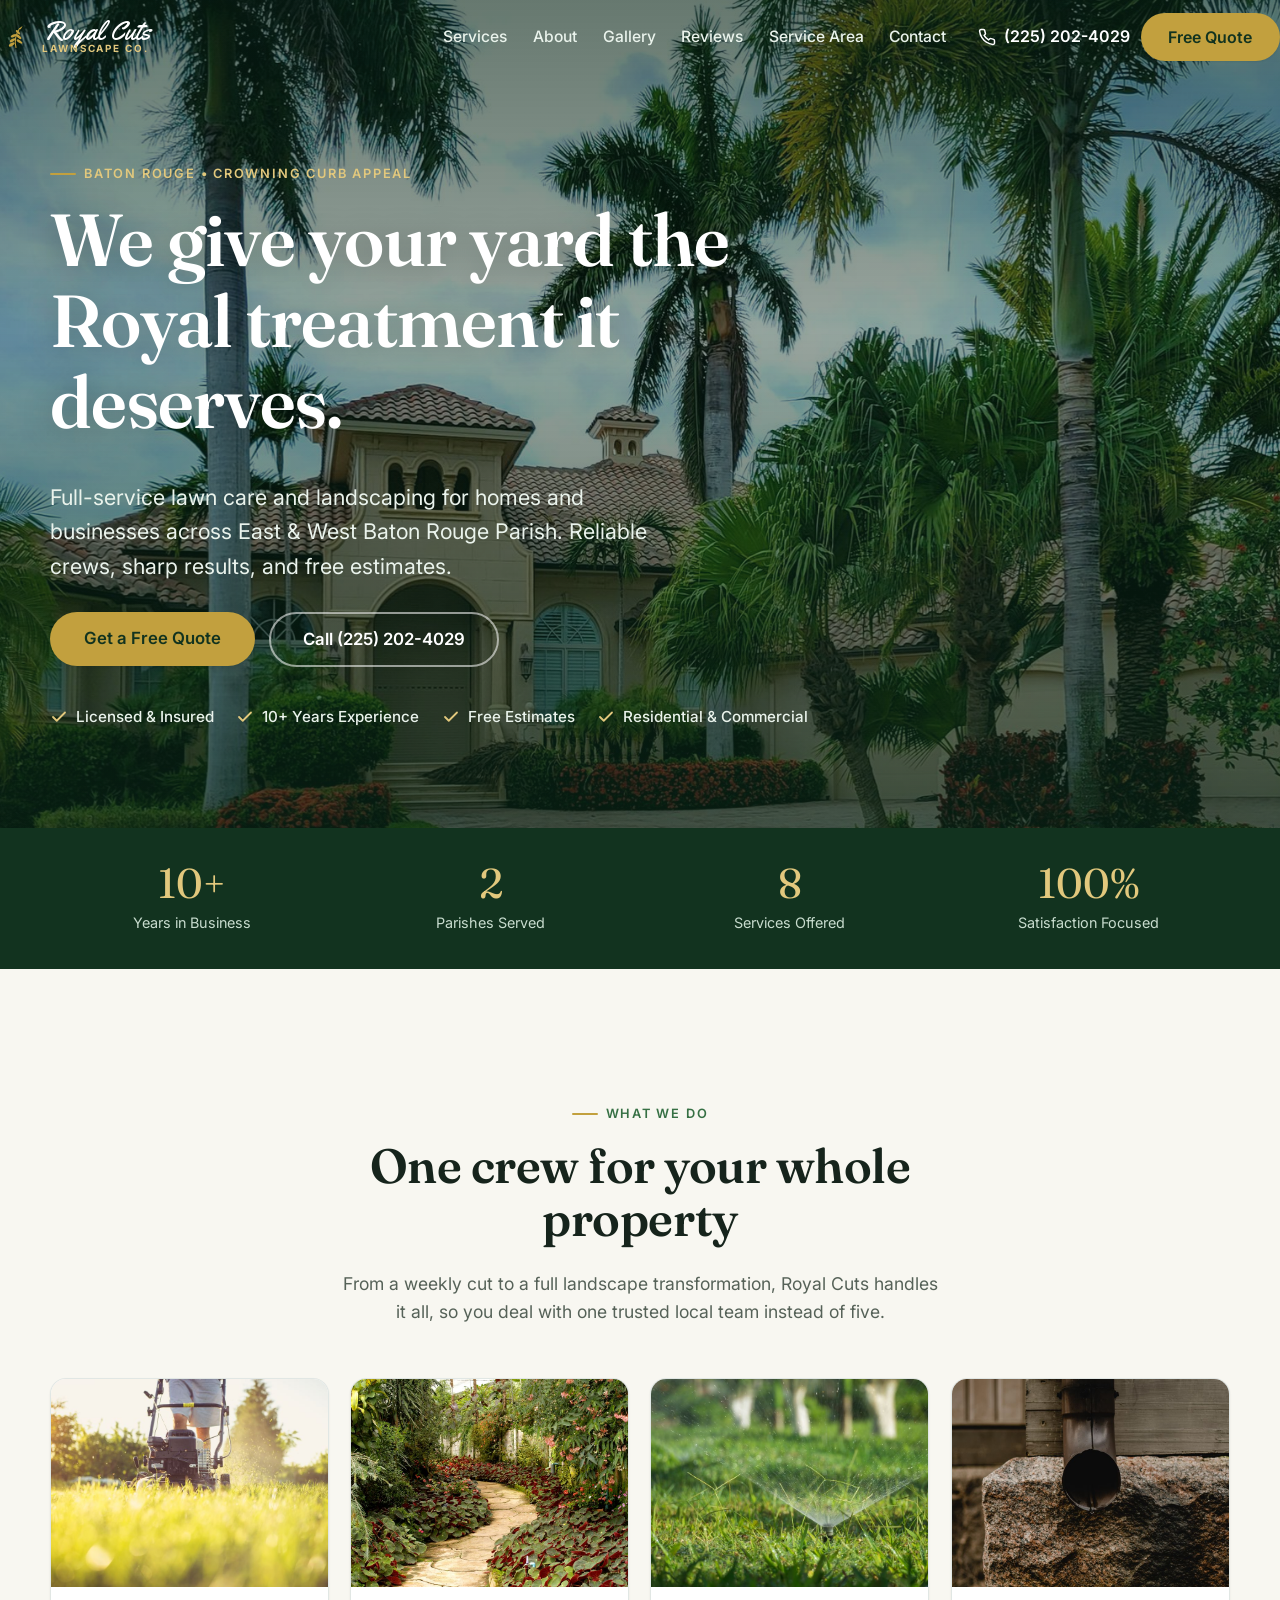
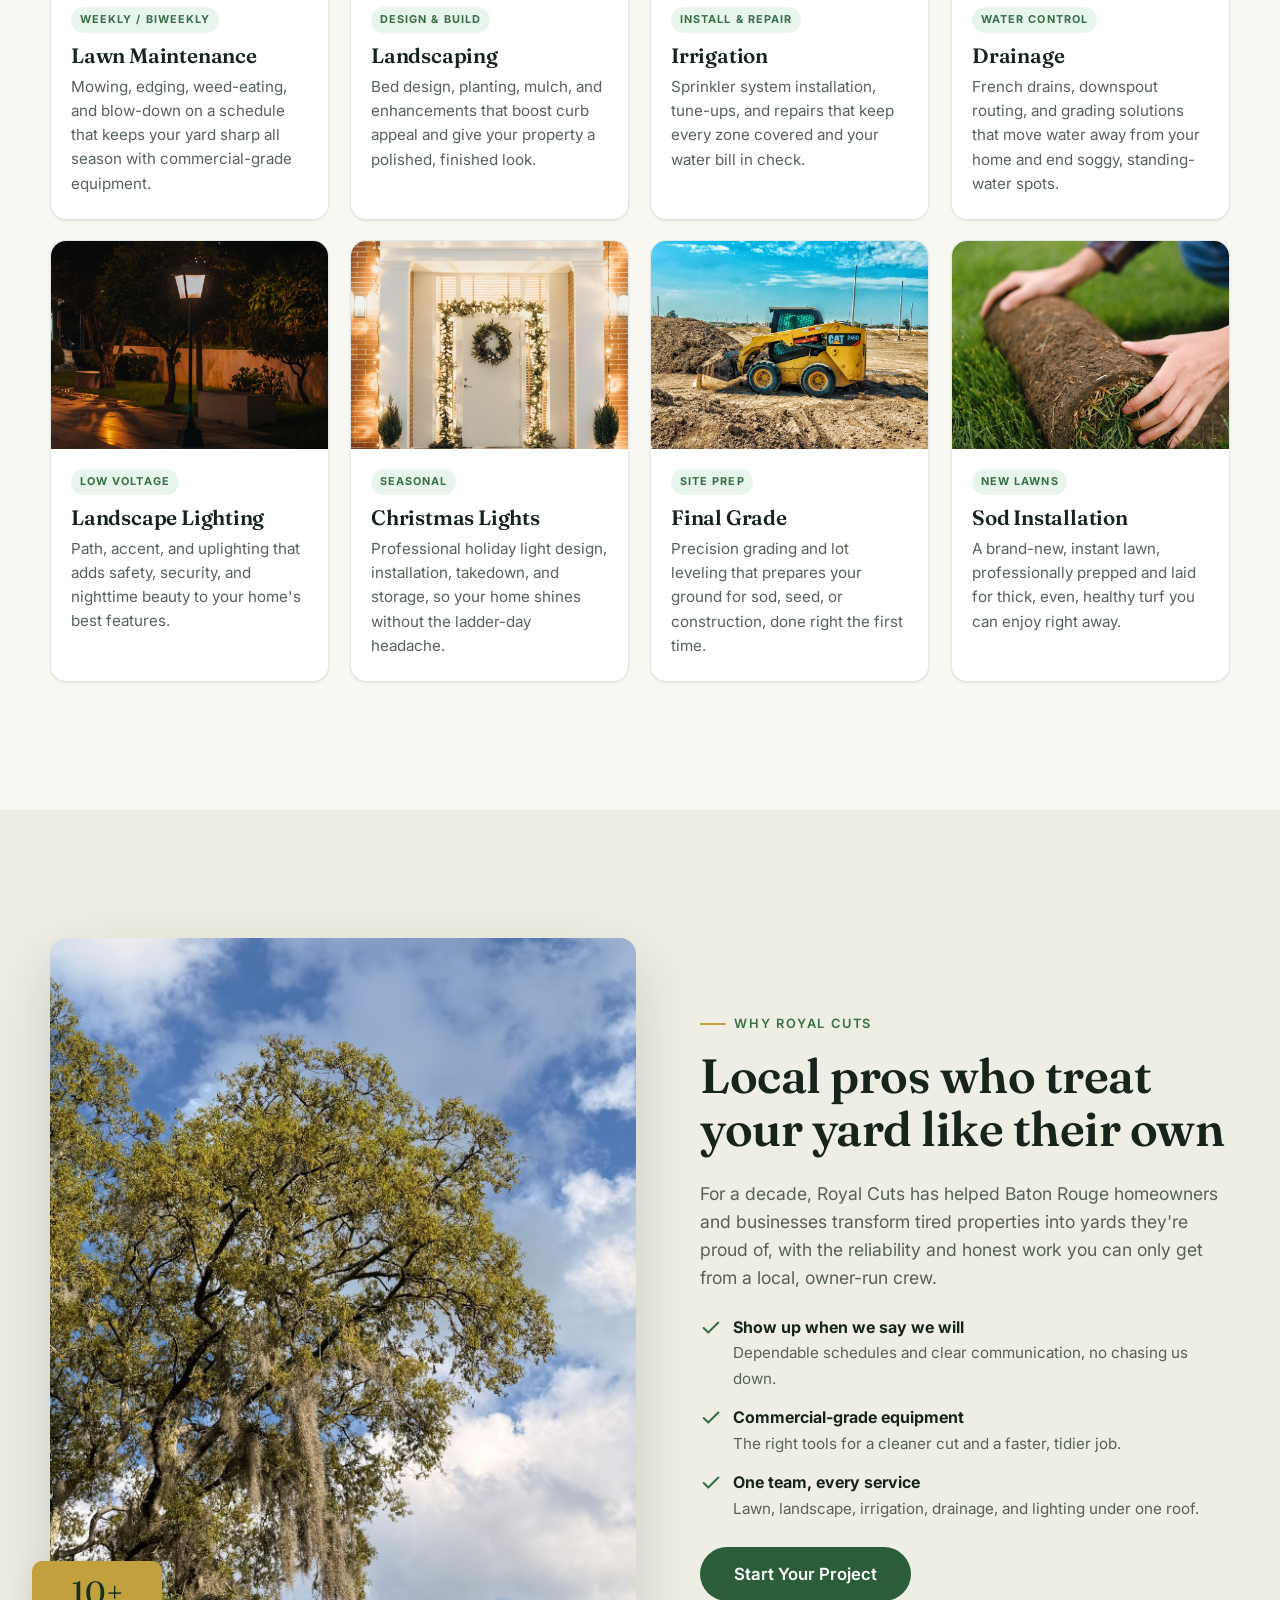
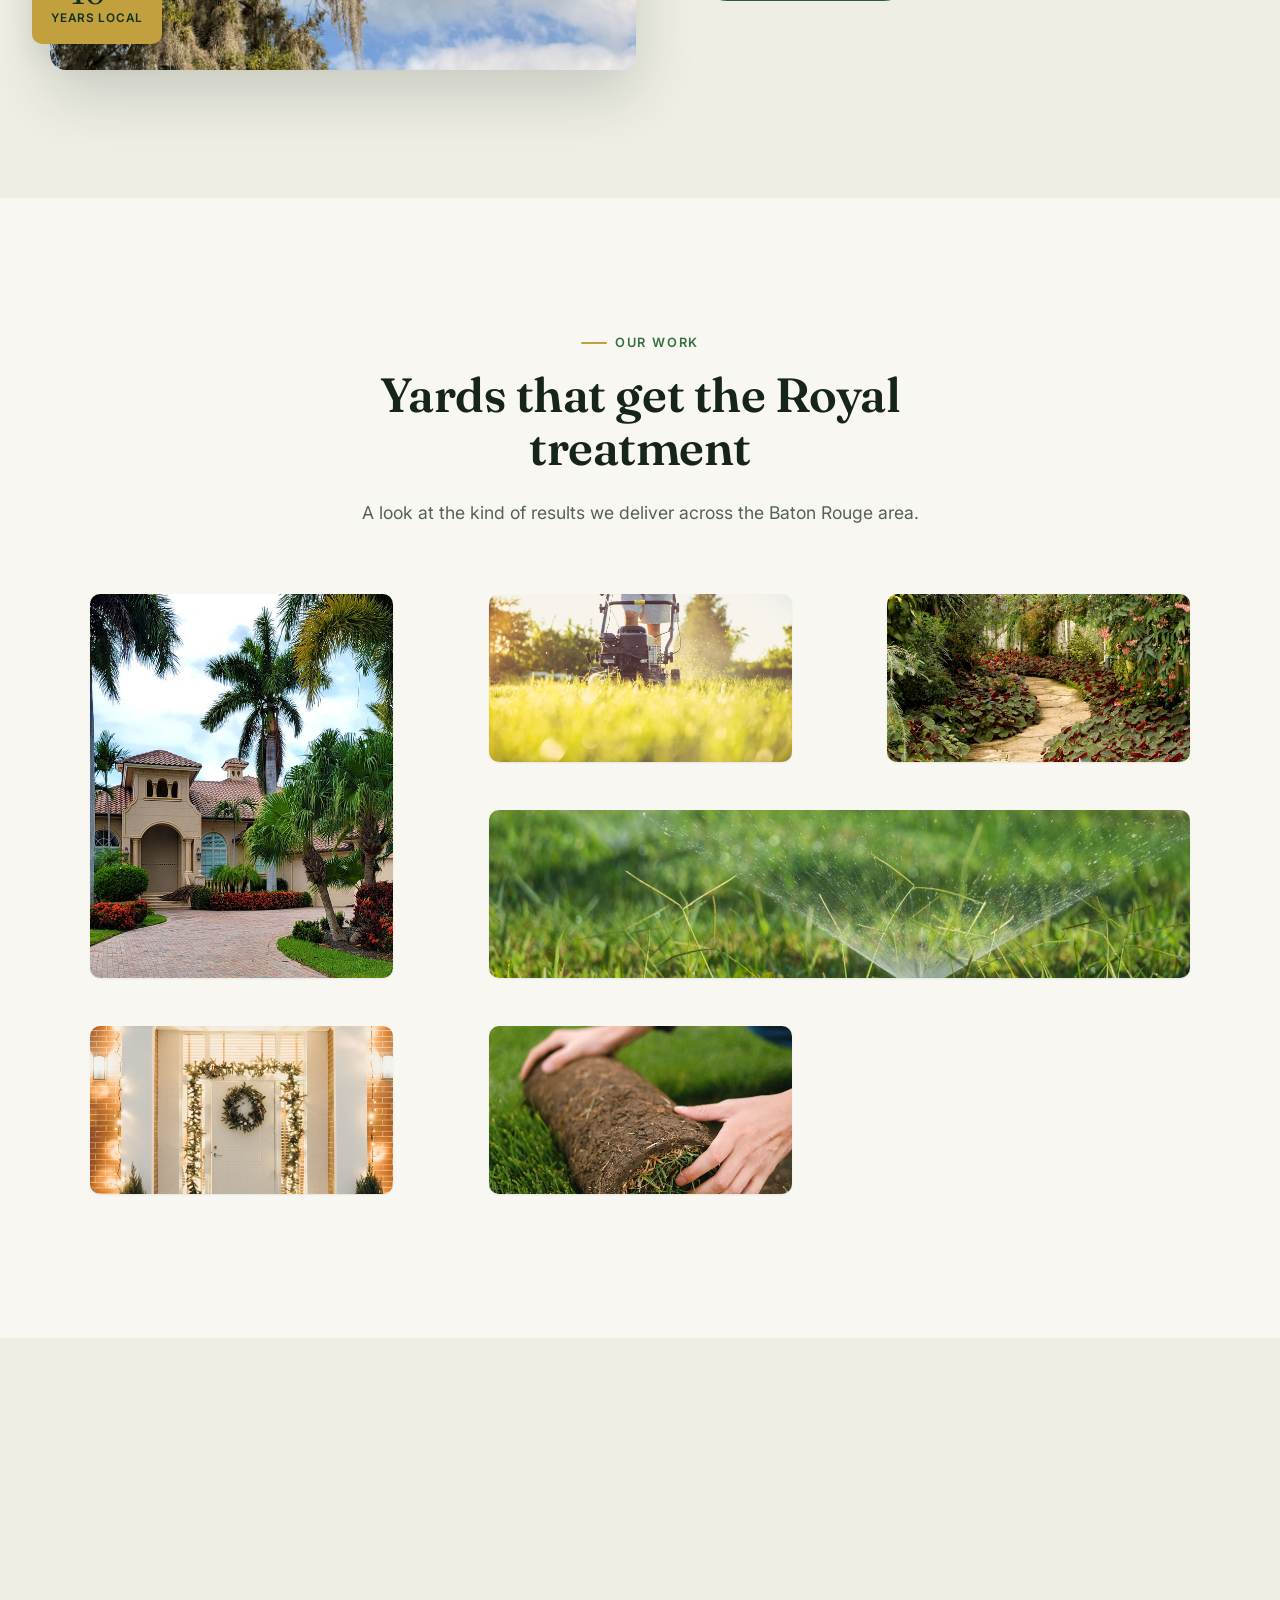
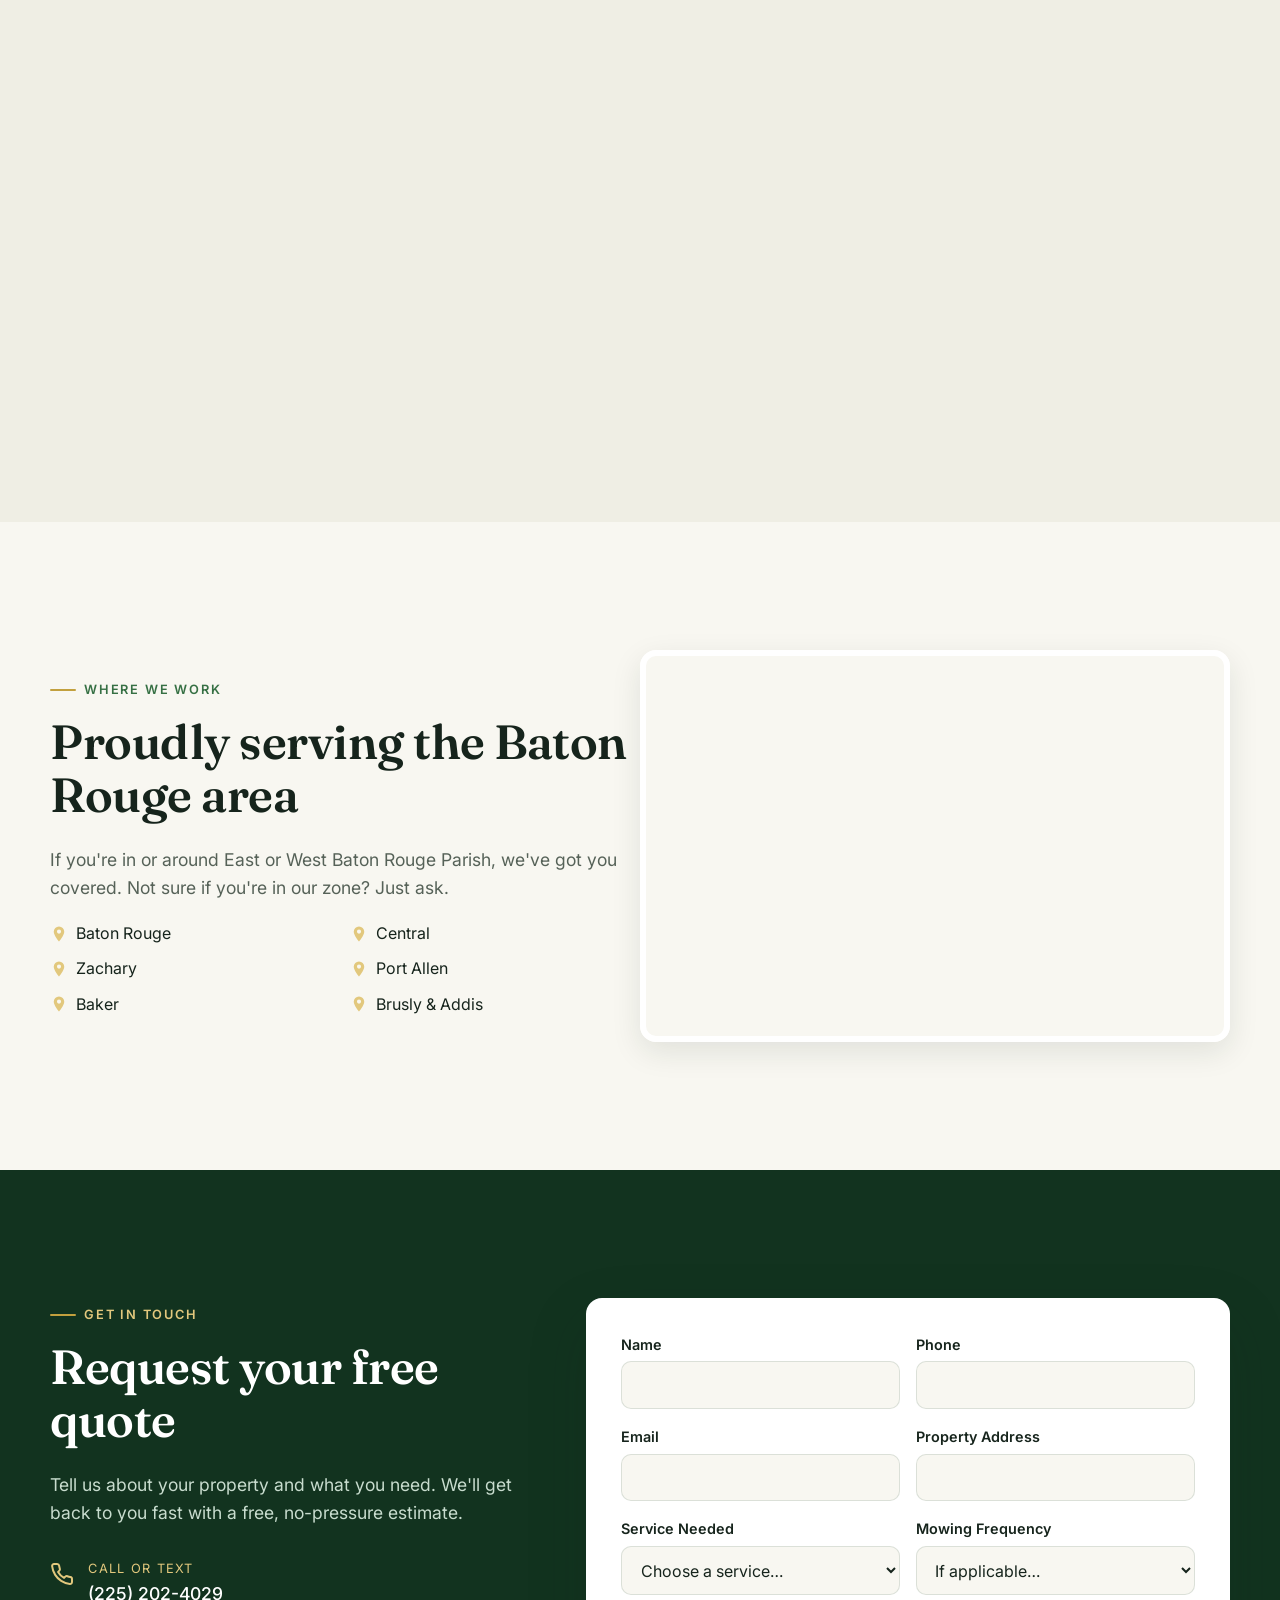
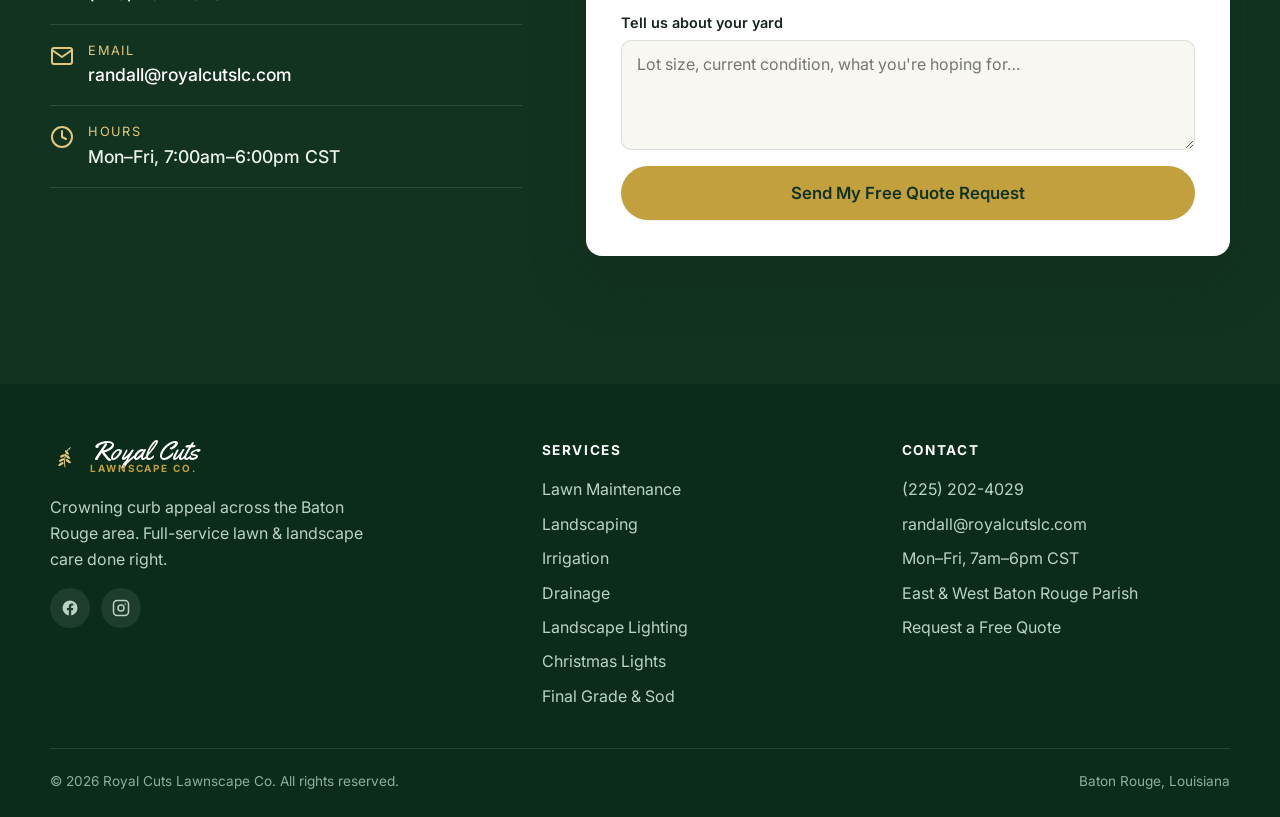
==== index.html @ e402f4aa "Add Apple-style motion & feel - Motion tokens (spring/expo easing, durations) - Reveal 2.0: staggere" ====
<!DOCTYPE html>
<html lang="en">
<head>
<meta charset="utf-8">
<meta name="viewport" content="width=device-width, initial-scale=1">
<script>document.documentElement.classList.add('js');</script>
<title>Royal Cuts Lawnscape Co. | Lawn & Landscaping in Baton Rouge, LA</title>
<meta name="description" content="Royal Cuts Lawnscape Co. — Crowning Curb Appeal. Full-service lawn maintenance, landscaping, irrigation, drainage, lighting & sod across East & West Baton Rouge Parish. Free estimates: (225) 202-4029.">
<link rel="canonical" href="https://royalcutslc.com/">
<meta name="theme-color" content="#0f3d24">

<!-- Open Graph / social -->
<meta property="og:type" content="website">
<meta property="og:site_name" content="Royal Cuts Lawnscape Co.">
<meta property="og:title" content="Royal Cuts Lawnscape Co. | Baton Rouge Lawn & Landscaping">
<meta property="og:description" content="Crowning Curb Appeal. Lawn care, landscaping, irrigation, drainage, lighting & sod in the Baton Rouge area.">
<meta property="og:url" content="https://royalcutslc.com/">
<meta property="og:image" content="https://royalcutslc.com/img/hero.jpg">
<meta name="twitter:card" content="summary_large_image">

<link rel="icon" href="img/favicon.svg" type="image/svg+xml">
<link rel="apple-touch-icon" href="img/favicon.svg">

<link rel="preconnect" href="https://fonts.googleapis.com">
<link rel="preconnect" href="https://fonts.gstatic.com" crossorigin>
<link href="https://fonts.googleapis.com/css2?family=Fraunces:opsz,wght@9..144,500;9..144,600&family=Inter:wght@400;500;600;700&family=Yellowtail&display=swap" rel="stylesheet">
<link rel="stylesheet" href="css/styles.css">

<script type="application/ld+json">
{
  "@context": "https://schema.org",
  "@type": "LandscapingBusiness",
  "name": "Royal Cuts Lawnscape Co.",
  "image": "https://royalcutslc.com/img/hero.jpg",
  "url": "https://royalcutslc.com/",
  "telephone": "+1-225-202-4029",
  "email": "randall@royalcutslc.com",
  "priceRange": "$$",
  "slogan": "Crowning Curb Appeal.",
  "areaServed": [
    { "@type": "AdministrativeArea", "name": "East Baton Rouge Parish, LA" },
    { "@type": "AdministrativeArea", "name": "West Baton Rouge Parish, LA" }
  ],
  "address": { "@type": "PostalAddress", "addressLocality": "Baton Rouge", "addressRegion": "LA", "addressCountry": "US" },
  "openingHoursSpecification": [{
    "@type": "OpeningHoursSpecification",
    "dayOfWeek": ["Monday","Tuesday","Wednesday","Thursday","Friday"],
    "opens": "07:00", "closes": "18:00"
  }],
  "hasOfferCatalog": {
    "@type": "OfferCatalog",
    "name": "Lawn & Landscape Services",
    "itemListElement": [
      { "@type": "Offer", "itemOffered": { "@type": "Service", "name": "Lawn Maintenance" } },
      { "@type": "Offer", "itemOffered": { "@type": "Service", "name": "Landscaping" } },
      { "@type": "Offer", "itemOffered": { "@type": "Service", "name": "Irrigation" } },
      { "@type": "Offer", "itemOffered": { "@type": "Service", "name": "Drainage" } },
      { "@type": "Offer", "itemOffered": { "@type": "Service", "name": "Landscape Lighting" } },
      { "@type": "Offer", "itemOffered": { "@type": "Service", "name": "Christmas Lights" } },
      { "@type": "Offer", "itemOffered": { "@type": "Service", "name": "Final Grade" } },
      { "@type": "Offer", "itemOffered": { "@type": "Service", "name": "Sod Installation" } }
    ]
  }
}
</script>
</head>
<body>
<a class="skip-link" href="#main">Skip to content</a>

<header class="site-header" id="site-header">
  <div class="container header-inner">
    <a class="brand" href="#home" aria-label="Royal Cuts Lawnscape Co. home">
      <svg class="mark" viewBox="0 0 64 64" aria-hidden="true"><g fill="none" stroke="currentColor" stroke-width="2.1" stroke-linecap="round"><path d="M32 53 C 29.5 43 30.5 28 39 15"/></g><g fill="currentColor"><ellipse cx="23.5" cy="47" rx="6.6" ry="2.7" transform="rotate(-32 23.5 47)"/><ellipse cx="39" cy="41" rx="6.6" ry="2.7" transform="rotate(34 39 41)"/><ellipse cx="25" cy="38.5" rx="6.4" ry="2.6" transform="rotate(-28 25 38.5)"/><ellipse cx="37.5" cy="31.5" rx="6.4" ry="2.6" transform="rotate(40 37.5 31.5)"/><ellipse cx="27" cy="29.5" rx="6" ry="2.5" transform="rotate(-22 27 29.5)"/><ellipse cx="36" cy="22.5" rx="5.8" ry="2.4" transform="rotate(46 36 22.5)"/><path d="M39 15 C 41 12 43.5 11.5 45 10 C 44 12.5 43 15 40.5 17 Z"/></g></svg>
      <span class="brand-text"><span class="brand-name">Royal Cuts</span><span class="brand-sub">Lawnscape Co.</span></span>
    </a>
    <nav class="nav" id="nav">
      <ul class="nav-links">
        <li><a href="#services">Services</a></li>
        <li><a href="#about">About</a></li>
        <li><a href="#gallery">Gallery</a></li>
        <li><a href="#reviews">Reviews</a></li>
        <li><a href="#area">Service Area</a></li>
        <li><a href="#contact">Contact</a></li>
      </ul>
      <div class="header-cta">
        <a class="header-phone" href="tel:+12252024029" aria-label="Call Royal Cuts">
          <svg viewBox="0 0 24 24" width="18" fill="none" stroke="currentColor" stroke-width="2" stroke-linecap="round" stroke-linejoin="round" aria-hidden="true"><path d="M22 16.92v3a2 2 0 0 1-2.18 2 19.79 19.79 0 0 1-8.63-3.07 19.5 19.5 0 0 1-6-6 19.79 19.79 0 0 1-3.07-8.67A2 2 0 0 1 4.11 2h3a2 2 0 0 1 2 1.72c.13.96.36 1.9.7 2.81a2 2 0 0 1-.45 2.11L8.09 9.91a16 16 0 0 0 6 6l1.27-1.27a2 2 0 0 1 2.11-.45c.9.34 1.85.57 2.81.7A2 2 0 0 1 22 16.92z"/></svg>
          (225) 202-4029
        </a>
        <a class="btn btn--primary" href="#contact">Free Quote</a>
      </div>
      <button class="nav-toggle" id="nav-toggle" aria-label="Toggle menu" aria-expanded="false" aria-controls="nav"><span></span><span></span><span></span></button>
    </nav>
  </div>
</header>

<main id="main">

<!-- HERO -->
<section class="hero" id="home">
  <div class="hero-media">
    <!-- To use a background video later, drop img/hero.mp4 in and swap this <img> for a <video> (see README). -->
    <img src="img/hero.jpg" alt="Manicured Baton Rouge lawn and landscaped beds at golden hour" fetchpriority="high">
  </div>
  <div class="container hero-inner">
    <span class="eyebrow" style="color:var(--gold-300)">Baton Rouge &bull; Crowning Curb Appeal</span>
    <h1>We give your yard the Royal treatment it deserves.</h1>
    <p>Full-service lawn care and landscaping for homes and businesses across East &amp; West Baton Rouge Parish. Reliable crews, sharp results, and free estimates.</p>
    <div class="hero-actions">
      <a class="btn btn--primary btn--lg" href="#contact">Get a Free Quote</a>
      <a class="btn btn--ghost btn--lg" href="tel:+12252024029">Call (225) 202-4029</a>
    </div>
    <ul class="hero-chips">
      <li><svg viewBox="0 0 24 24" fill="none" stroke="currentColor" stroke-width="2.4" stroke-linecap="round" stroke-linejoin="round" aria-hidden="true"><polyline points="20 6 9 17 4 12"/></svg> Licensed &amp; Insured</li>
      <li><svg viewBox="0 0 24 24" fill="none" stroke="currentColor" stroke-width="2.4" stroke-linecap="round" stroke-linejoin="round" aria-hidden="true"><polyline points="20 6 9 17 4 12"/></svg> 10+ Years Experience</li>
      <li><svg viewBox="0 0 24 24" fill="none" stroke="currentColor" stroke-width="2.4" stroke-linecap="round" stroke-linejoin="round" aria-hidden="true"><polyline points="20 6 9 17 4 12"/></svg> Free Estimates</li>
      <li><svg viewBox="0 0 24 24" fill="none" stroke="currentColor" stroke-width="2.4" stroke-linecap="round" stroke-linejoin="round" aria-hidden="true"><polyline points="20 6 9 17 4 12"/></svg> Residential &amp; Commercial</li>
    </ul>
  </div>
</section>

<!-- TRUST BAR -->
<section class="trust">
  <div class="container trust-grid">
    <div class="trust-stat"><div class="num" data-target="10" data-suffix="+">10+</div><div class="label">Years in Business</div></div>
    <div class="trust-stat"><div class="num" data-target="2" data-suffix="">2</div><div class="label">Parishes Served</div></div>
    <div class="trust-stat"><div class="num" data-target="8" data-suffix="">8</div><div class="label">Services Offered</div></div>
    <div class="trust-stat"><div class="num" data-target="100" data-suffix="%">100%</div><div class="label">Satisfaction Focused</div></div>
  </div>
</section>

<!-- SERVICES -->
<section class="section" id="services">
  <div class="container">
    <div class="section-head center reveal">
      <span class="eyebrow">What We Do</span>
      <h2>One crew for your whole property</h2>
      <p class="lead">From a weekly cut to a full landscape transformation, Royal Cuts handles it all, so you deal with one trusted local team instead of five.</p>
    </div>
    <div class="svc-grid" data-stagger>
      <article class="svc-card reveal">
        <div class="svc-thumb"><img src="img/services/lawn.jpg" alt="Freshly mowed lawn with clean stripes" loading="lazy"></div>
        <div class="svc-body"><span class="svc-tag">Weekly / Biweekly</span><h3>Lawn Maintenance</h3><p>Mowing, edging, weed-eating, and blow-down on a schedule that keeps your yard sharp all season with commercial-grade equipment.</p></div>
      </article>
      <article class="svc-card reveal">
        <div class="svc-thumb"><img src="img/services/landscaping.jpg" alt="Lush landscaped garden beds and pathway" loading="lazy"></div>
        <div class="svc-body"><span class="svc-tag">Design &amp; Build</span><h3>Landscaping</h3><p>Bed design, planting, mulch, and enhancements that boost curb appeal and give your property a polished, finished look.</p></div>
      </article>
      <article class="svc-card reveal">
        <div class="svc-thumb"><img src="img/services/irrigation.jpg" alt="Lawn sprinkler watering green grass" loading="lazy"></div>
        <div class="svc-body"><span class="svc-tag">Install &amp; Repair</span><h3>Irrigation</h3><p>Sprinkler system installation, tune-ups, and repairs that keep every zone covered and your water bill in check.</p></div>
      </article>
      <article class="svc-card reveal">
        <div class="svc-thumb"><img src="img/services/drainage.jpg" alt="Yard drainage and water management" loading="lazy"></div>
        <div class="svc-body"><span class="svc-tag">Water Control</span><h3>Drainage</h3><p>French drains, downspout routing, and grading solutions that move water away from your home and end soggy, standing-water spots.</p></div>
      </article>
      <article class="svc-card reveal">
        <div class="svc-thumb"><img src="img/services/lighting.jpg" alt="Landscape lighting along a walkway at night" loading="lazy"></div>
        <div class="svc-body"><span class="svc-tag">Low Voltage</span><h3>Landscape Lighting</h3><p>Path, accent, and uplighting that adds safety, security, and nighttime beauty to your home's best features.</p></div>
      </article>
      <article class="svc-card reveal">
        <div class="svc-thumb"><img src="img/services/christmas.jpg" alt="Home decorated with warm Christmas lights" loading="lazy"></div>
        <div class="svc-body"><span class="svc-tag">Seasonal</span><h3>Christmas Lights</h3><p>Professional holiday light design, installation, takedown, and storage, so your home shines without the ladder-day headache.</p></div>
      </article>
      <article class="svc-card reveal">
        <div class="svc-thumb"><img src="img/services/grade.jpg" alt="Skid steer performing final grade on a lot" loading="lazy"></div>
        <div class="svc-body"><span class="svc-tag">Site Prep</span><h3>Final Grade</h3><p>Precision grading and lot leveling that prepares your ground for sod, seed, or construction, done right the first time.</p></div>
      </article>
      <article class="svc-card reveal">
        <div class="svc-thumb"><img src="img/services/sod.jpg" alt="Fresh sod being installed on prepared soil" loading="lazy"></div>
        <div class="svc-body"><span class="svc-tag">New Lawns</span><h3>Sod Installation</h3><p>A brand-new, instant lawn, professionally prepped and laid for thick, even, healthy turf you can enjoy right away.</p></div>
      </article>
    </div>
  </div>
</section>

<!-- ABOUT -->
<section class="section section--tint" id="about">
  <div class="container about-grid">
    <div class="about-media reveal">
      <img src="img/about-oak.jpg" alt="Southern live oak draped in Spanish moss in the Baton Rouge area">
      <div class="about-badge"><div class="b-num">10+</div><div class="b-label">Years Local</div></div>
    </div>
    <div class="reveal">
      <span class="eyebrow">Why Royal Cuts</span>
      <h2>Local pros who treat your yard like their own</h2>
      <p class="lead">For a decade, Royal Cuts has helped Baton Rouge homeowners and businesses transform tired properties into yards they're proud of, with the reliability and honest work you can only get from a local, owner-run crew.</p>
      <ul class="feature-list">
        <li><svg viewBox="0 0 24 24" fill="none" stroke="currentColor" stroke-width="2.2" stroke-linecap="round" stroke-linejoin="round" aria-hidden="true"><polyline points="20 6 9 17 4 12"/></svg><div><strong>Show up when we say we will</strong><span>Dependable schedules and clear communication, no chasing us down.</span></div></li>
        <li><svg viewBox="0 0 24 24" fill="none" stroke="currentColor" stroke-width="2.2" stroke-linecap="round" stroke-linejoin="round" aria-hidden="true"><polyline points="20 6 9 17 4 12"/></svg><div><strong>Commercial-grade equipment</strong><span>The right tools for a cleaner cut and a faster, tidier job.</span></div></li>
        <li><svg viewBox="0 0 24 24" fill="none" stroke="currentColor" stroke-width="2.2" stroke-linecap="round" stroke-linejoin="round" aria-hidden="true"><polyline points="20 6 9 17 4 12"/></svg><div><strong>One team, every service</strong><span>Lawn, landscape, irrigation, drainage, and lighting under one roof.</span></div></li>
      </ul>
      <a class="btn btn--green btn--lg" href="#contact" style="margin-top:1.6rem">Start Your Project</a>
    </div>
  </div>
</section>

<!-- GALLERY -->
<section class="section" id="gallery">
  <div class="container">
    <div class="section-head center reveal">
      <span class="eyebrow">Our Work</span>
      <h2>Yards that get the Royal treatment</h2>
      <p class="lead">A look at the kind of results we deliver across the Baton Rouge area. <!-- TODO(Randall): swap these for real photos of your own jobs for maximum impact. --></p>
    </div>
    <div class="gallery-grid" data-stagger>
      <figure class="gallery-item reveal" data-full="img/gallery/g1-curb.jpg"><img src="img/gallery/g1-curb.jpg" alt="Manicured front-yard landscaping and curb appeal" loading="lazy"><figcaption class="gallery-cap">Curb Appeal</figcaption></figure>
      <figure class="gallery-item reveal" data-full="img/gallery/g2-mowing.jpg"><img src="img/gallery/g2-mowing.jpg" alt="Fresh lawn maintenance and mowing" loading="lazy"><figcaption class="gallery-cap">Lawn Maintenance</figcaption></figure>
      <figure class="gallery-item reveal" data-full="img/gallery/g3-beds.jpg"><img src="img/gallery/g3-beds.jpg" alt="Landscaped garden beds and planting" loading="lazy"><figcaption class="gallery-cap">Landscaping</figcaption></figure>
      <figure class="gallery-item reveal" data-full="img/gallery/g4-irrigation.jpg"><img src="img/gallery/g4-irrigation.jpg" alt="Irrigation sprinkler system in action" loading="lazy"><figcaption class="gallery-cap">Irrigation</figcaption></figure>
      <figure class="gallery-item reveal" data-full="img/gallery/g5-christmas.jpg"><img src="img/gallery/g5-christmas.jpg" alt="Holiday Christmas light installation" loading="lazy"><figcaption class="gallery-cap">Christmas Lights</figcaption></figure>
      <figure class="gallery-item reveal" data-full="img/gallery/g6-sod.jpg"><img src="img/gallery/g6-sod.jpg" alt="Fresh sod installation" loading="lazy"><figcaption class="gallery-cap">Sod Installation</figcaption></figure>
    </div>
  </div>
</section>

<!-- REVIEWS -->
<section class="section section--tint" id="reviews">
  <div class="container">
    <div class="section-head center reveal">
      <span class="eyebrow">Reviews</span>
      <h2>Baton Rouge homeowners trust Royal Cuts</h2>
      <p class="lead"><!-- TODO(Randall): replace the sample reviews below with real Google reviews before launch. See README. -->What neighbors say about working with our crew.</p>
    </div>
    <div class="reviews-grid" data-stagger>
      <article class="review-card reveal">
        <div class="stars" aria-label="5 out of 5 stars">&#9733;&#9733;&#9733;&#9733;&#9733;</div>
        <p>"Royal Cuts turned our overgrown backyard around in a single visit and kept it perfect all summer. Always on time and easy to deal with."</p>
        <div class="review-who"><span class="avatar" aria-hidden="true"><svg viewBox="0 0 64 64" width="26"><g fill="none" stroke="currentColor" stroke-width="2.4" stroke-linecap="round"><path d="M32 53 C 29.5 43 30.5 28 39 15"/></g><g fill="currentColor"><ellipse cx="23.5" cy="47" rx="6.6" ry="2.7" transform="rotate(-32 23.5 47)"/><ellipse cx="39" cy="41" rx="6.6" ry="2.7" transform="rotate(34 39 41)"/><ellipse cx="25" cy="38.5" rx="6.4" ry="2.6" transform="rotate(-28 25 38.5)"/><ellipse cx="37.5" cy="31.5" rx="6.4" ry="2.6" transform="rotate(40 37.5 31.5)"/><ellipse cx="27" cy="29.5" rx="6" ry="2.5" transform="rotate(-22 27 29.5)"/><ellipse cx="36" cy="22.5" rx="5.8" ry="2.4" transform="rotate(46 36 22.5)"/><path d="M39 15 C 41 12 43.5 11.5 45 10 C 44 12.5 43 15 40.5 17 Z"/></g></svg></span><div><div class="name">Sample Review</div><div class="place">East Baton Rouge</div></div></div>
      </article>
      <article class="review-card reveal">
        <div class="stars" aria-label="5 out of 5 stars">&#9733;&#9733;&#9733;&#9733;&#9733;</div>
        <p>"They installed our sprinkler system and re-graded the side yard where water always pooled. No more soggy grass. Highly recommend."</p>
        <div class="review-who"><span class="avatar" aria-hidden="true"><svg viewBox="0 0 64 64" width="26"><g fill="none" stroke="currentColor" stroke-width="2.4" stroke-linecap="round"><path d="M32 53 C 29.5 43 30.5 28 39 15"/></g><g fill="currentColor"><ellipse cx="23.5" cy="47" rx="6.6" ry="2.7" transform="rotate(-32 23.5 47)"/><ellipse cx="39" cy="41" rx="6.6" ry="2.7" transform="rotate(34 39 41)"/><ellipse cx="25" cy="38.5" rx="6.4" ry="2.6" transform="rotate(-28 25 38.5)"/><ellipse cx="37.5" cy="31.5" rx="6.4" ry="2.6" transform="rotate(40 37.5 31.5)"/><ellipse cx="27" cy="29.5" rx="6" ry="2.5" transform="rotate(-22 27 29.5)"/><ellipse cx="36" cy="22.5" rx="5.8" ry="2.4" transform="rotate(46 36 22.5)"/><path d="M39 15 C 41 12 43.5 11.5 45 10 C 44 12.5 43 15 40.5 17 Z"/></g></svg></span><div><div class="name">Sample Review</div><div class="place">West Baton Rouge</div></div></div>
      </article>
      <article class="review-card reveal">
        <div class="stars" aria-label="5 out of 5 stars">&#9733;&#9733;&#9733;&#9733;&#9733;</div>
        <p>"Hired them for landscaping and Christmas lights. The beds look incredible and the holiday display was the best on our street."</p>
        <div class="review-who"><span class="avatar" aria-hidden="true"><svg viewBox="0 0 64 64" width="26"><g fill="none" stroke="currentColor" stroke-width="2.4" stroke-linecap="round"><path d="M32 53 C 29.5 43 30.5 28 39 15"/></g><g fill="currentColor"><ellipse cx="23.5" cy="47" rx="6.6" ry="2.7" transform="rotate(-32 23.5 47)"/><ellipse cx="39" cy="41" rx="6.6" ry="2.7" transform="rotate(34 39 41)"/><ellipse cx="25" cy="38.5" rx="6.4" ry="2.6" transform="rotate(-28 25 38.5)"/><ellipse cx="37.5" cy="31.5" rx="6.4" ry="2.6" transform="rotate(40 37.5 31.5)"/><ellipse cx="27" cy="29.5" rx="6" ry="2.5" transform="rotate(-22 27 29.5)"/><ellipse cx="36" cy="22.5" rx="5.8" ry="2.4" transform="rotate(46 36 22.5)"/><path d="M39 15 C 41 12 43.5 11.5 45 10 C 44 12.5 43 15 40.5 17 Z"/></g></svg></span><div><div class="name">Sample Review</div><div class="place">Baton Rouge</div></div></div>
      </article>
    </div>
  </div>
</section>

<!-- SERVICE AREA -->
<section class="section" id="area">
  <div class="container area-grid">
    <div class="reveal">
      <span class="eyebrow">Where We Work</span>
      <h2>Proudly serving the Baton Rouge area</h2>
      <p class="lead">If you're in or around East or West Baton Rouge Parish, we've got you covered. Not sure if you're in our zone? Just ask.</p>
      <ul class="area-list">
        <li><svg viewBox="0 0 24 24" fill="currentColor" aria-hidden="true"><path d="M12 2a7 7 0 0 0-7 7c0 5 7 13 7 13s7-8 7-13a7 7 0 0 0-7-7zm0 9.5A2.5 2.5 0 1 1 12 6a2.5 2.5 0 0 1 0 5.5z"/></svg> Baton Rouge</li>
        <li><svg viewBox="0 0 24 24" fill="currentColor" aria-hidden="true"><path d="M12 2a7 7 0 0 0-7 7c0 5 7 13 7 13s7-8 7-13a7 7 0 0 0-7-7zm0 9.5A2.5 2.5 0 1 1 12 6a2.5 2.5 0 0 1 0 5.5z"/></svg> Central</li>
        <li><svg viewBox="0 0 24 24" fill="currentColor" aria-hidden="true"><path d="M12 2a7 7 0 0 0-7 7c0 5 7 13 7 13s7-8 7-13a7 7 0 0 0-7-7zm0 9.5A2.5 2.5 0 1 1 12 6a2.5 2.5 0 0 1 0 5.5z"/></svg> Zachary</li>
        <li><svg viewBox="0 0 24 24" fill="currentColor" aria-hidden="true"><path d="M12 2a7 7 0 0 0-7 7c0 5 7 13 7 13s7-8 7-13a7 7 0 0 0-7-7zm0 9.5A2.5 2.5 0 1 1 12 6a2.5 2.5 0 0 1 0 5.5z"/></svg> Port Allen</li>
        <li><svg viewBox="0 0 24 24" fill="currentColor" aria-hidden="true"><path d="M12 2a7 7 0 0 0-7 7c0 5 7 13 7 13s7-8 7-13a7 7 0 0 0-7-7zm0 9.5A2.5 2.5 0 1 1 12 6a2.5 2.5 0 0 1 0 5.5z"/></svg> Baker</li>
        <li><svg viewBox="0 0 24 24" fill="currentColor" aria-hidden="true"><path d="M12 2a7 7 0 0 0-7 7c0 5 7 13 7 13s7-8 7-13a7 7 0 0 0-7-7zm0 9.5A2.5 2.5 0 1 1 12 6a2.5 2.5 0 0 1 0 5.5z"/></svg> Brusly &amp; Addis</li>
      </ul>
    </div>
    <div class="map-embed reveal">
      <iframe title="Royal Cuts service area map, Baton Rouge Louisiana" src="https://www.google.com/maps?q=Baton+Rouge,+LA&z=10&output=embed" loading="lazy" referrerpolicy="no-referrer-when-downgrade"></iframe>
    </div>
  </div>
</section>

<!-- CONTACT / QUOTE -->
<section class="section section--dark" id="contact">
  <div class="container contact-grid">
    <div class="contact-info reveal">
      <span class="eyebrow">Get In Touch</span>
      <h2>Request your free quote</h2>
      <p class="lead">Tell us about your property and what you need. We'll get back to you fast with a free, no-pressure estimate.</p>
      <div class="info-item">
        <svg viewBox="0 0 24 24" fill="none" stroke="currentColor" stroke-width="2" stroke-linecap="round" stroke-linejoin="round" aria-hidden="true"><path d="M22 16.92v3a2 2 0 0 1-2.18 2 19.79 19.79 0 0 1-8.63-3.07 19.5 19.5 0 0 1-6-6 19.79 19.79 0 0 1-3.07-8.67A2 2 0 0 1 4.11 2h3a2 2 0 0 1 2 1.72c.13.96.36 1.9.7 2.81a2 2 0 0 1-.45 2.11L8.09 9.91a16 16 0 0 0 6 6l1.27-1.27a2 2 0 0 1 2.11-.45c.9.34 1.85.57 2.81.7A2 2 0 0 1 22 16.92z"/></svg>
        <div><div class="k">Call or Text</div><a class="v" href="tel:+12252024029">(225) 202-4029</a></div>
      </div>
      <div class="info-item">
        <svg viewBox="0 0 24 24" fill="none" stroke="currentColor" stroke-width="2" stroke-linecap="round" stroke-linejoin="round" aria-hidden="true"><path d="M4 4h16c1.1 0 2 .9 2 2v12c0 1.1-.9 2-2 2H4c-1.1 0-2-.9-2-2V6c0-1.1.9-2 2-2z"/><polyline points="22,6 12,13 2,6"/></svg>
        <div><div class="k">Email</div><a class="v" href="mailto:randall@royalcutslc.com">randall@royalcutslc.com</a></div>
      </div>
      <div class="info-item">
        <svg viewBox="0 0 24 24" fill="none" stroke="currentColor" stroke-width="2" stroke-linecap="round" stroke-linejoin="round" aria-hidden="true"><circle cx="12" cy="12" r="10"/><polyline points="12 6 12 12 16 14"/></svg>
        <div><div class="k">Hours</div><div class="v">Mon&ndash;Fri, 7:00am&ndash;6:00pm CST</div></div>
      </div>
    </div>

    <form class="quote-form" id="quote-form" action="https://api.web3forms.com/submit" method="POST">
      <!-- Web3Forms: replace the access_key value with your key from https://web3forms.com (free). -->
      <input type="hidden" name="access_key" value="YOUR_WEB3FORMS_ACCESS_KEY">
      <input type="hidden" name="subject" value="New quote request from RoyalCutsLC.com">
      <input type="hidden" name="from_name" value="Royal Cuts Website">
      <input type="checkbox" name="botcheck" class="hp" tabindex="-1" autocomplete="off" aria-hidden="true">

      <div class="form-row">
        <div class="field"><label for="name">Name</label><input id="name" name="name" type="text" required autocomplete="name"></div>
        <div class="field"><label for="phone">Phone</label><input id="phone" name="phone" type="tel" required autocomplete="tel"></div>
      </div>
      <div class="form-row">
        <div class="field"><label for="email">Email</label><input id="email" name="email" type="email" required autocomplete="email"></div>
        <div class="field"><label for="address">Property Address</label><input id="address" name="address" type="text" autocomplete="street-address"></div>
      </div>
      <div class="form-row">
        <div class="field">
          <label for="service">Service Needed</label>
          <select id="service" name="service" required>
            <option value="" selected disabled>Choose a service&hellip;</option>
            <option>Lawn Maintenance</option>
            <option>Landscaping</option>
            <option>Irrigation</option>
            <option>Drainage</option>
            <option>Landscape Lighting</option>
            <option>Christmas Lights</option>
            <option>Final Grade</option>
            <option>Sod Installation</option>
            <option>Multiple / Not Sure</option>
          </select>
        </div>
        <div class="field">
          <label for="frequency">Mowing Frequency</label>
          <select id="frequency" name="frequency">
            <option value="" selected disabled>If applicable&hellip;</option>
            <option>Weekly</option>
            <option>Biweekly</option>
            <option>One-time</option>
            <option>Not applicable</option>
          </select>
        </div>
      </div>
      <div class="field"><label for="message">Tell us about your yard</label><textarea id="message" name="message" placeholder="Lot size, current condition, what you're hoping for&hellip;"></textarea></div>
      <button class="btn btn--primary btn--lg btn--block" type="submit">Send My Free Quote Request</button>
      <div class="form-status" id="form-status" role="status" aria-live="polite"></div>
    </form>
  </div>
</section>

</main>

<!-- FOOTER -->
<footer class="site-footer">
  <div class="container">
    <div class="footer-grid">
      <div class="footer-col">
        <a class="brand" href="#home" aria-label="Royal Cuts Lawnscape Co. home">
          <svg class="mark" viewBox="0 0 64 64" aria-hidden="true"><g fill="none" stroke="currentColor" stroke-width="2.1" stroke-linecap="round"><path d="M32 53 C 29.5 43 30.5 28 39 15"/></g><g fill="currentColor"><ellipse cx="23.5" cy="47" rx="6.6" ry="2.7" transform="rotate(-32 23.5 47)"/><ellipse cx="39" cy="41" rx="6.6" ry="2.7" transform="rotate(34 39 41)"/><ellipse cx="25" cy="38.5" rx="6.4" ry="2.6" transform="rotate(-28 25 38.5)"/><ellipse cx="37.5" cy="31.5" rx="6.4" ry="2.6" transform="rotate(40 37.5 31.5)"/><ellipse cx="27" cy="29.5" rx="6" ry="2.5" transform="rotate(-22 27 29.5)"/><ellipse cx="36" cy="22.5" rx="5.8" ry="2.4" transform="rotate(46 36 22.5)"/><path d="M39 15 C 41 12 43.5 11.5 45 10 C 44 12.5 43 15 40.5 17 Z"/></g></svg>
          <span class="brand-text"><span class="brand-name">Royal Cuts</span><span class="brand-sub">Lawnscape Co.</span></span>
        </a>
        <p style="margin-top:1rem;max-width:34ch">Crowning curb appeal across the Baton Rouge area. Full-service lawn &amp; landscape care done right.</p>
        <!-- TODO(Randall): add real social links, or delete this block. -->
        <div class="social">
          <a href="#" aria-label="Facebook"><svg viewBox="0 0 24 24" fill="currentColor" aria-hidden="true"><path d="M22 12a10 10 0 1 0-11.56 9.88v-6.99H7.9V12h2.54V9.8c0-2.5 1.49-3.89 3.78-3.89 1.09 0 2.24.2 2.24.2v2.46h-1.26c-1.24 0-1.63.77-1.63 1.56V12h2.78l-.44 2.89h-2.34v6.99A10 10 0 0 0 22 12z"/></svg></a>
          <a href="#" aria-label="Instagram"><svg viewBox="0 0 24 24" fill="none" stroke="currentColor" stroke-width="2" stroke-linecap="round" stroke-linejoin="round" aria-hidden="true"><rect x="2" y="2" width="20" height="20" rx="5"/><circle cx="12" cy="12" r="4"/><line x1="17.5" y1="6.5" x2="17.5" y2="6.5"/></svg></a>
        </div>
      </div>
      <div class="footer-col">
        <h4>Services</h4>
        <ul>
          <li><a href="#services">Lawn Maintenance</a></li>
          <li><a href="#services">Landscaping</a></li>
          <li><a href="#services">Irrigation</a></li>
          <li><a href="#services">Drainage</a></li>
          <li><a href="#services">Landscape Lighting</a></li>
          <li><a href="#services">Christmas Lights</a></li>
          <li><a href="#services">Final Grade &amp; Sod</a></li>
        </ul>
      </div>
      <div class="footer-col">
        <h4>Contact</h4>
        <ul>
          <li><a href="tel:+12252024029">(225) 202-4029</a></li>
          <li><a href="mailto:randall@royalcutslc.com">randall@royalcutslc.com</a></li>
          <li>Mon&ndash;Fri, 7am&ndash;6pm CST</li>
          <li>East &amp; West Baton Rouge Parish</li>
          <li><a href="#contact">Request a Free Quote</a></li>
        </ul>
      </div>
    </div>
    <div class="footer-bottom">
      <div>&copy; <span id="year">2026</span> Royal Cuts Lawnscape Co. All rights reserved.</div>
      <div>Baton Rouge, Louisiana</div>
    </div>
  </div>
</footer>

<!-- Lightbox -->
<div class="lightbox" id="lightbox" role="dialog" aria-modal="true" aria-label="Image viewer">
  <button class="lightbox-close" id="lb-close" aria-label="Close">&times;</button>
  <button class="lightbox-nav prev" id="lb-prev" aria-label="Previous">&#8249;</button>
  <img id="lb-img" src="" alt="">
  <button class="lightbox-nav next" id="lb-next" aria-label="Next">&#8250;</button>
</div>

<script src="js/main.js"></script>
</body>
</html>
---- css/styles.css ----
/* Royal Cuts Lawn Care — design system */

:root {
  --green-900: #12331f;
  --green-800: #1d4a2d;
  --green-700: #2b5d3a;
  --green-600: #367044;
  --green-500: #4b8a5c;
  --gold: #c2a03e;
  --gold-400: #d0b055;
  --gold-300: #e2c87d;
  --cream: #f8f7f1;
  --cream-200: #efeee4;
  --ink: #16241c;
  --muted: #566258;
  --white: #ffffff;
  --line: rgba(15, 61, 36, 0.12);

  --shadow-sm: 0 1px 2px rgba(16, 40, 26, 0.08);
  --shadow-md: 0 10px 30px rgba(16, 40, 26, 0.10);
  --shadow-lg: 0 24px 60px rgba(16, 40, 26, 0.18);

  --radius: 16px;
  --radius-sm: 10px;
  --container: 1180px;
  --header-h: 74px;

  --font-head: "Fraunces", Georgia, "Times New Roman", serif;
  --font-body: "Inter", system-ui, -apple-system, "Segoe UI", Roboto, sans-serif;
  --font-script: "Yellowtail", "Segoe Script", cursive;

  /* Motion */
  --ease-out-expo: cubic-bezier(0.16, 1, 0.3, 1);
  --ease-spring: cubic-bezier(0.34, 1.4, 0.5, 1);
  --ease-smooth: cubic-bezier(0.4, 0, 0.2, 1);
  --dur: 0.72s;
  --dur-slow: 1.05s;
}

* { box-sizing: border-box; }

html { scroll-behavior: smooth; scroll-padding-top: calc(var(--header-h) + 12px); }

body {
  margin: 0;
  font-family: var(--font-body);
  color: var(--ink);
  background: var(--cream);
  line-height: 1.6;
  -webkit-font-smoothing: antialiased;
  text-rendering: optimizeLegibility;
}

img { max-width: 100%; display: block; }

h1, h2, h3 { font-family: var(--font-head); font-weight: 600; line-height: 1.1; margin: 0 0 .5em; letter-spacing: -0.01em; }
h2 { font-size: clamp(1.9rem, 1.2rem + 2.6vw, 3rem); }
h3 { font-size: 1.3rem; line-height: 1.2; }
p { margin: 0 0 1rem; }
a { color: var(--green-700); text-decoration: none; }

.container { width: min(100% - 2.5rem, var(--container)); margin-inline: auto; }
.section { padding: clamp(4rem, 2rem + 8vw, 8rem) 0; }
.section--tint { background: var(--cream-200); }
.section--dark { background: var(--green-900); color: #eaf3ec; }
.section--dark h2, .section--dark h3 { color: #fff; }

.eyebrow {
  display: inline-flex; align-items: center; gap: .5rem;
  font-family: var(--font-body); font-weight: 600; font-size: .8rem;
  letter-spacing: .14em; text-transform: uppercase; color: var(--green-600);
  margin-bottom: 1rem;
}
.eyebrow::before { content: ""; width: 26px; height: 2px; background: var(--gold); border-radius: 2px; }
.section--dark .eyebrow { color: var(--gold-300); }

.section-head { max-width: 60ch; margin-bottom: clamp(2rem, 1rem + 3vw, 3.2rem); }
.section-head.center { margin-inline: auto; text-align: center; }
.lead { font-size: 1.1rem; color: var(--muted); }
.section--dark .lead { color: #c8dcce; }

/* Buttons */
.btn {
  display: inline-flex; align-items: center; justify-content: center; gap: .55rem;
  font-family: var(--font-body); font-weight: 600; font-size: 1rem;
  padding: .85rem 1.6rem; border-radius: 999px; border: 2px solid transparent;
  cursor: pointer; transition: transform .15s ease, box-shadow .2s ease, background .2s ease, color .2s ease;
  white-space: nowrap; line-height: 1;
}
.btn { transition: transform .28s var(--ease-spring), box-shadow .2s ease, background .2s ease, color .2s ease; }
.btn:hover { transform: translateY(-3px); }
.btn:active { transform: translateY(-1px) scale(0.97); transition-duration: .08s; }
.btn--primary { background: var(--gold); color: var(--green-900); box-shadow: var(--shadow-sm); }
.btn--primary:hover { background: var(--gold-300); box-shadow: var(--shadow-md); }
.btn--ghost { background: transparent; color: #fff; border-color: rgba(255,255,255,.55); }
.btn--ghost:hover { background: rgba(255,255,255,.12); }
.btn--green { background: var(--green-700); color: #fff; }
.btn--green:hover { background: var(--green-600); }
.btn--lg { padding: 1.05rem 2rem; font-size: 1.05rem; }
.btn--block { width: 100%; }

/* Header */
.site-header {
  position: fixed; inset: 0 0 auto 0; z-index: 100; height: var(--header-h);
  display: flex; align-items: center;
  background: rgba(248, 247, 241, 0);
  transition: background .35s var(--ease-smooth), box-shadow .35s var(--ease-smooth), height .35s var(--ease-smooth);
}
.site-header.scrolled { height: 62px; background: rgba(248, 247, 241, .82); box-shadow: var(--shadow-sm); -webkit-backdrop-filter: saturate(1.4) blur(14px); backdrop-filter: saturate(1.4) blur(14px); }
.brand, .brand .mark { transition: transform .35s var(--ease-smooth); }
.site-header.scrolled .brand { transform: scale(0.94); }
.header-inner { display: flex; align-items: center; justify-content: space-between; gap: 1rem; width: 100%; }

.brand { display: inline-flex; align-items: center; gap: .6rem; color: var(--green-900); }
.brand .mark { width: 32px; color: var(--gold); flex: none; }
.brand-text { display: flex; flex-direction: column; line-height: 1; }
.brand-name { font-family: var(--font-script); font-weight: 400; font-size: 1.7rem; line-height: .82; letter-spacing: 0; }
.brand-sub { font-size: .62rem; font-weight: 700; letter-spacing: .2em; text-transform: uppercase; color: var(--gold); margin-top: 2px; }
.site-header:not(.scrolled) .brand { color: #fff; }
.site-header:not(.scrolled) .brand-sub { color: var(--gold-300); }

.nav { display: flex; align-items: center; gap: 2rem; }
.nav-links { display: flex; gap: 1.6rem; list-style: none; margin: 0; padding: 0; }
.nav-links a { font-weight: 500; color: var(--green-900); font-size: .98rem; }
.nav-links a:hover { color: var(--green-600); }
.site-header:not(.scrolled) .nav-links a { color: #eaf3ec; }
.site-header:not(.scrolled) .nav-links a:hover { color: #fff; }
.header-cta { display: flex; align-items: center; gap: .7rem; }
.header-phone { display: inline-flex; align-items: center; gap: .45rem; font-weight: 600; color: var(--green-800); }
.site-header:not(.scrolled) .header-phone { color: #fff; }

.nav-toggle { display: none; background: none; border: 0; cursor: pointer; padding: .4rem; }
.nav-toggle span { display: block; width: 24px; height: 2px; background: currentColor; margin: 5px 0; border-radius: 2px; transition: .25s; color: var(--green-900); }
.site-header:not(.scrolled) .nav-toggle span { color: #fff; }

/* Hero */
.hero { position: relative; min-height: 92vh; display: flex; align-items: center; color: #fff; overflow: hidden; }
.hero-media { position: absolute; inset: 0; z-index: 0; overflow: hidden; }
.hero-media img { width: 100%; height: 116%; object-fit: cover; transform: translate3d(0,0,0) scale(1.06); will-change: transform; }
.hero-media::after {
  content: ""; position: absolute; inset: 0;
  background: linear-gradient(180deg, rgba(9,38,23,.62) 0%, rgba(9,38,23,.42) 40%, rgba(9,38,23,.72) 100%);
}
.hero-inner { position: relative; z-index: 1; padding-top: var(--header-h); }
.hero h1 { color: #fff; font-size: clamp(2.5rem, 1.3rem + 4.6vw, 4.6rem); max-width: 15ch; text-shadow: 0 2px 30px rgba(0,0,0,.25); }
.hero p { font-size: clamp(1.05rem, .95rem + .6vw, 1.35rem); max-width: 46ch; color: #eaf3ec; }
.hero-actions { display: flex; flex-wrap: wrap; gap: .9rem; margin-top: 1.8rem; }
.hero-chips { display: flex; flex-wrap: wrap; gap: .7rem 1.4rem; margin-top: 2.4rem; padding: 0; list-style: none; }
.hero-chips li { display: inline-flex; align-items: center; gap: .5rem; font-weight: 500; font-size: .95rem; color: #eaf3ec; }
.hero-chips svg { width: 18px; color: var(--gold-300); flex: none; }

/* Hero intro (settles in on load) */
.js .hero-inner > * { opacity: 0; transform: translateY(26px); }
body.loaded .hero-inner > * { animation: heroIn 0.9s var(--ease-out-expo) forwards; }
body.loaded .hero-inner > .eyebrow { animation-delay: .05s; }
body.loaded .hero-inner > h1 { animation-delay: .15s; }
body.loaded .hero-inner > p { animation-delay: .3s; }
body.loaded .hero-inner > .hero-actions { animation-delay: .45s; }
body.loaded .hero-inner > .hero-chips { animation-delay: .6s; }
@keyframes heroIn { to { opacity: 1; transform: none; } }

/* Trust bar */
.trust { background: var(--green-900); color: #fff; }
.trust-grid { display: grid; grid-template-columns: repeat(4, 1fr); gap: 1rem; padding: 2.2rem 0; text-align: center; }
.trust-stat .num { font-family: var(--font-head); font-size: clamp(1.8rem, 1.2rem + 2vw, 2.6rem); color: var(--gold-300); line-height: 1; }
.trust-stat .label { font-size: .9rem; color: #c8dcce; margin-top: .4rem; }

/* Services */
.svc-grid { display: grid; grid-template-columns: repeat(4, 1fr); gap: 1.3rem; }
.svc-card {
  background: var(--white); border: 1px solid var(--line); border-radius: var(--radius);
  overflow: hidden; box-shadow: var(--shadow-sm); transition: transform .2s ease, box-shadow .2s ease;
  display: flex; flex-direction: column;
}
.svc-card:hover { transform: translateY(-5px); box-shadow: var(--shadow-md); }
.svc-thumb { aspect-ratio: 4 / 3; overflow: hidden; }
.svc-thumb img { width: 100%; height: 100%; object-fit: cover; transition: transform .5s ease; }
.svc-card:hover .svc-thumb img { transform: scale(1.06); }
.svc-body { padding: 1.15rem 1.25rem 1.4rem; }
.svc-body h3 { margin-bottom: .35rem; }
.svc-body p { color: var(--muted); font-size: .95rem; margin: 0; }
.svc-tag { display: inline-block; font-size: .68rem; font-weight: 700; letter-spacing: .1em; text-transform: uppercase; color: var(--green-600); background: rgba(31,157,77,.1); padding: .25rem .55rem; border-radius: 999px; margin-bottom: .7rem; }

/* About */
.about-grid { display: grid; grid-template-columns: 1.05fr .95fr; gap: clamp(2rem, 1rem + 4vw, 4rem); align-items: center; }
.about-media { position: relative; }
.about-media img { border-radius: var(--radius); box-shadow: var(--shadow-lg); width: 100%; aspect-ratio: 4/5; object-fit: cover; }
.about-badge {
  position: absolute; left: -18px; bottom: 26px; background: var(--gold); color: var(--green-900);
  border-radius: var(--radius-sm); padding: 1rem 1.2rem; box-shadow: var(--shadow-md); text-align: center;
}
.about-badge .b-num { font-family: var(--font-head); font-size: 2rem; line-height: 1; }
.about-badge .b-label { font-size: .74rem; font-weight: 600; letter-spacing: .06em; text-transform: uppercase; }
.feature-list { list-style: none; padding: 0; margin: 1.4rem 0 0; display: grid; gap: .85rem; }
.feature-list li { display: flex; gap: .7rem; align-items: flex-start; }
.feature-list svg { width: 22px; color: var(--green-600); flex: none; margin-top: 2px; }
.feature-list strong { display: block; }
.feature-list span { color: var(--muted); font-size: .95rem; }

/* Gallery */
.gallery-grid { display: grid; grid-template-columns: repeat(3, 1fr); grid-auto-rows: 200px; gap: 1rem; }
.gallery-item { position: relative; overflow: hidden; border-radius: var(--radius-sm); cursor: zoom-in; box-shadow: var(--shadow-sm); }
.gallery-item:nth-child(1) { grid-row: span 2; }
.gallery-item:nth-child(4) { grid-column: span 2; }
.gallery-item img { width: 100%; height: 100%; object-fit: cover; transition: transform .5s ease; }
.gallery-item:hover img { transform: scale(1.07); }
.gallery-item::after { content: ""; position: absolute; inset: 0; background: linear-gradient(180deg, transparent 55%, rgba(9,38,23,.55)); opacity: 0; transition: opacity .3s; }
.gallery-item:hover::after { opacity: 1; }
.gallery-cap { position: absolute; left: 14px; bottom: 12px; z-index: 2; color: #fff; font-weight: 600; font-size: .95rem; opacity: 0; transform: translateY(6px); transition: .3s; text-shadow: 0 1px 8px rgba(0,0,0,.4); }
.gallery-item:hover .gallery-cap { opacity: 1; transform: translateY(0); }

/* Lightbox */
.lightbox { position: fixed; inset: 0; z-index: 200; display: flex; align-items: center; justify-content: center; background: rgba(8,24,15,.92); padding: 1.5rem; -webkit-backdrop-filter: blur(4px); backdrop-filter: blur(4px); visibility: hidden; opacity: 0; pointer-events: none; transition: opacity .35s var(--ease-smooth), visibility .35s; }
.lightbox.open { visibility: visible; opacity: 1; pointer-events: auto; }
.lightbox img { max-width: min(1000px, 92vw); max-height: 86vh; border-radius: 10px; box-shadow: var(--shadow-lg); transform: scale(0.92); transition: transform .4s var(--ease-out-expo); }
.lightbox.open img { transform: scale(1); }
.lightbox-close, .lightbox-nav { position: absolute; background: rgba(255,255,255,.12); border: 0; color: #fff; width: 48px; height: 48px; border-radius: 999px; font-size: 1.5rem; cursor: pointer; display: grid; place-items: center; transition: background .2s; }
.lightbox-close:hover, .lightbox-nav:hover { background: rgba(255,255,255,.28); }
.lightbox-close { top: 20px; right: 20px; }
.lightbox-nav.prev { left: 20px; top: 50%; transform: translateY(-50%); }
.lightbox-nav.next { right: 20px; top: 50%; transform: translateY(-50%); }

/* Reviews */
.reviews-grid { display: grid; grid-template-columns: repeat(3, 1fr); gap: 1.3rem; }
.review-card { background: var(--white); border: 1px solid var(--line); border-radius: var(--radius); padding: 1.6rem; box-shadow: var(--shadow-sm); display: flex; flex-direction: column; }
.stars { color: var(--gold); letter-spacing: 2px; margin-bottom: .8rem; }
.review-card p { font-size: 1.02rem; }
.review-who { margin-top: auto; display: flex; align-items: center; gap: .7rem; padding-top: 1rem; }
.avatar { width: 42px; height: 42px; border-radius: 999px; background: var(--green-700); color: #fff; display: grid; place-items: center; font-weight: 700; flex: none; }
.review-who .name { font-weight: 600; }
.review-who .place { font-size: .85rem; color: var(--muted); }

/* Service area */
.area-grid { display: grid; grid-template-columns: 1fr 1fr; gap: clamp(2rem,1rem+4vw,4rem); align-items: center; }
.area-list { list-style: none; padding: 0; margin: 1.2rem 0 0; display: grid; grid-template-columns: 1fr 1fr; gap: .6rem; }
.area-list li { display: flex; align-items: center; gap: .5rem; }
.area-list svg { width: 18px; color: var(--gold-300); flex: none; }
.map-embed { border-radius: var(--radius); overflow: hidden; box-shadow: var(--shadow-md); border: 6px solid #fff; }
.map-embed iframe { width: 100%; height: 380px; border: 0; display: block; }

/* Contact / quote */
.contact-grid { display: grid; grid-template-columns: 1fr 1.1fr; gap: clamp(2rem, 1rem + 4vw, 4rem); }
.contact-info .info-item { display: flex; gap: .9rem; align-items: flex-start; padding: 1rem 0; border-bottom: 1px solid rgba(255,255,255,.12); }
.contact-info .info-item svg { width: 24px; color: var(--gold-300); flex: none; margin-top: 3px; }
.contact-info a { color: #fff; }
.contact-info .k { font-size: .8rem; text-transform: uppercase; letter-spacing: .1em; color: var(--gold-300); }
.contact-info .v { font-size: 1.1rem; font-weight: 500; }

.quote-form { background: #fff; border-radius: var(--radius); padding: clamp(1.4rem, 1rem + 2vw, 2.2rem); box-shadow: var(--shadow-lg); color: var(--ink); }
.form-row { display: grid; grid-template-columns: 1fr 1fr; gap: 1rem; }
.field { margin-bottom: 1rem; display: flex; flex-direction: column; }
.field label { font-weight: 600; font-size: .9rem; margin-bottom: .35rem; }
.field input, .field select, .field textarea {
  font-family: inherit; font-size: 1rem; padding: .8rem .9rem; border: 1.5px solid var(--line);
  border-radius: 10px; background: var(--cream); color: var(--ink); transition: border-color .15s, box-shadow .15s;
}
.field input:focus, .field select:focus, .field textarea:focus { outline: none; border-color: var(--green-500); box-shadow: 0 0 0 3px rgba(31,157,77,.15); }
.field textarea { resize: vertical; min-height: 110px; }
.hp { position: absolute; left: -9999px; opacity: 0; }
.form-status { margin-top: 1rem; padding: .85rem 1rem; border-radius: 10px; font-weight: 500; display: none; }
.form-status.show { display: block; }
.form-status.ok { background: rgba(31,157,77,.12); color: var(--green-700); }
.form-status.err { background: rgba(200,60,40,.1); color: #b23a2a; }

/* Footer */
.site-footer { background: #0b2c1b; color: #bcd2c4; padding: 3.5rem 0 1.5rem; }
.footer-grid { display: grid; grid-template-columns: 1.4fr 1fr 1fr; gap: 2rem; padding-bottom: 2.4rem; border-bottom: 1px solid rgba(255,255,255,.1); }
.site-footer .brand-name { color: #fff; }
.site-footer .mark { width: 30px; color: var(--gold-300); }
.footer-col h4 { color: #fff; font-family: var(--font-body); font-size: .85rem; letter-spacing: .12em; text-transform: uppercase; margin: 0 0 1rem; }
.footer-col ul { list-style: none; padding: 0; margin: 0; display: grid; gap: .55rem; }
.footer-col a { color: #bcd2c4; }
.footer-col a:hover { color: #fff; }
.social { display: flex; gap: .7rem; margin-top: 1rem; }
.social a { width: 40px; height: 40px; border-radius: 999px; background: rgba(255,255,255,.08); display: grid; place-items: center; }
.social a:hover { background: var(--gold); color: var(--green-900); }
.social svg { width: 18px; }
.footer-bottom { display: flex; justify-content: space-between; gap: 1rem; flex-wrap: wrap; padding-top: 1.4rem; font-size: .85rem; color: #8fae9c; }

/* Reveal animation (Apple-style: fade + rise + settle) */
.js .reveal {
  opacity: 0;
  transform: translateY(34px) scale(0.985);
  filter: blur(6px);
  transition:
    opacity var(--dur) var(--ease-out-expo),
    transform var(--dur) var(--ease-out-expo),
    filter var(--dur) var(--ease-out-expo);
  transition-delay: calc(var(--i, 0) * 85ms);
  will-change: opacity, transform;
}
.reveal[data-anim="left"]  { transform: translateX(-44px); }
.reveal[data-anim="right"] { transform: translateX(44px); }
.reveal[data-anim="scale"] { transform: scale(0.92); }
.reveal.in { opacity: 1; transform: none; filter: none; }

/* Skip link */
.skip-link { position: absolute; left: -999px; top: 0; z-index: 300; background: var(--green-900); color: #fff; padding: .7rem 1rem; border-radius: 0 0 8px 0; }
.skip-link:focus { left: 0; }

:focus-visible { outline: 3px solid var(--green-500); outline-offset: 2px; }

/* Responsive */
@media (max-width: 980px) {
  .svc-grid { grid-template-columns: repeat(2, 1fr); }
  .about-grid, .area-grid, .contact-grid { grid-template-columns: 1fr; }
  .about-media { max-width: 460px; margin-inline: auto; }
  .reviews-grid { grid-template-columns: 1fr; }
  .footer-grid { grid-template-columns: 1fr 1fr; }
}
@media (max-width: 760px) {
  .nav-links, .header-phone { display: none; }
  .nav-toggle { display: block; }
  .nav { gap: .8rem; }
  .nav.open .nav-links {
    display: flex; position: absolute; top: var(--header-h); left: 0; right: 0;
    flex-direction: column; background: var(--cream); padding: 1rem 1.25rem 1.4rem; gap: .2rem;
    box-shadow: var(--shadow-md);
  }
  .nav.open .nav-links a { display: block; padding: .8rem 0; border-bottom: 1px solid var(--line); color: var(--green-900); }
  .trust-grid { grid-template-columns: repeat(2, 1fr); gap: 1.6rem 1rem; }
  .gallery-grid { grid-template-columns: repeat(2, 1fr); grid-auto-rows: 150px; }
  .gallery-item:nth-child(1) { grid-row: span 2; }
  .gallery-item:nth-child(4) { grid-column: span 1; }
  .form-row { grid-template-columns: 1fr; }
  .footer-grid { grid-template-columns: 1fr; }
  .about-badge { left: 10px; }
}
@media (max-width: 460px) {
  .svc-grid { grid-template-columns: 1fr; }
  .hero { min-height: 88vh; }
}

@media (prefers-reduced-motion: reduce) {
  html { scroll-behavior: auto; }
  .hero-media img { transform: scale(1.02); }
  .js .reveal { opacity: 1; transform: none; filter: none; transition: none; }
  .js .hero-inner > *, body.loaded .hero-inner > * { opacity: 1; transform: none; animation: none; }
  .btn:hover, .btn:active { transform: none; }
  .site-header.scrolled .brand { transform: none; }
  * { scroll-behavior: auto !important; }
}
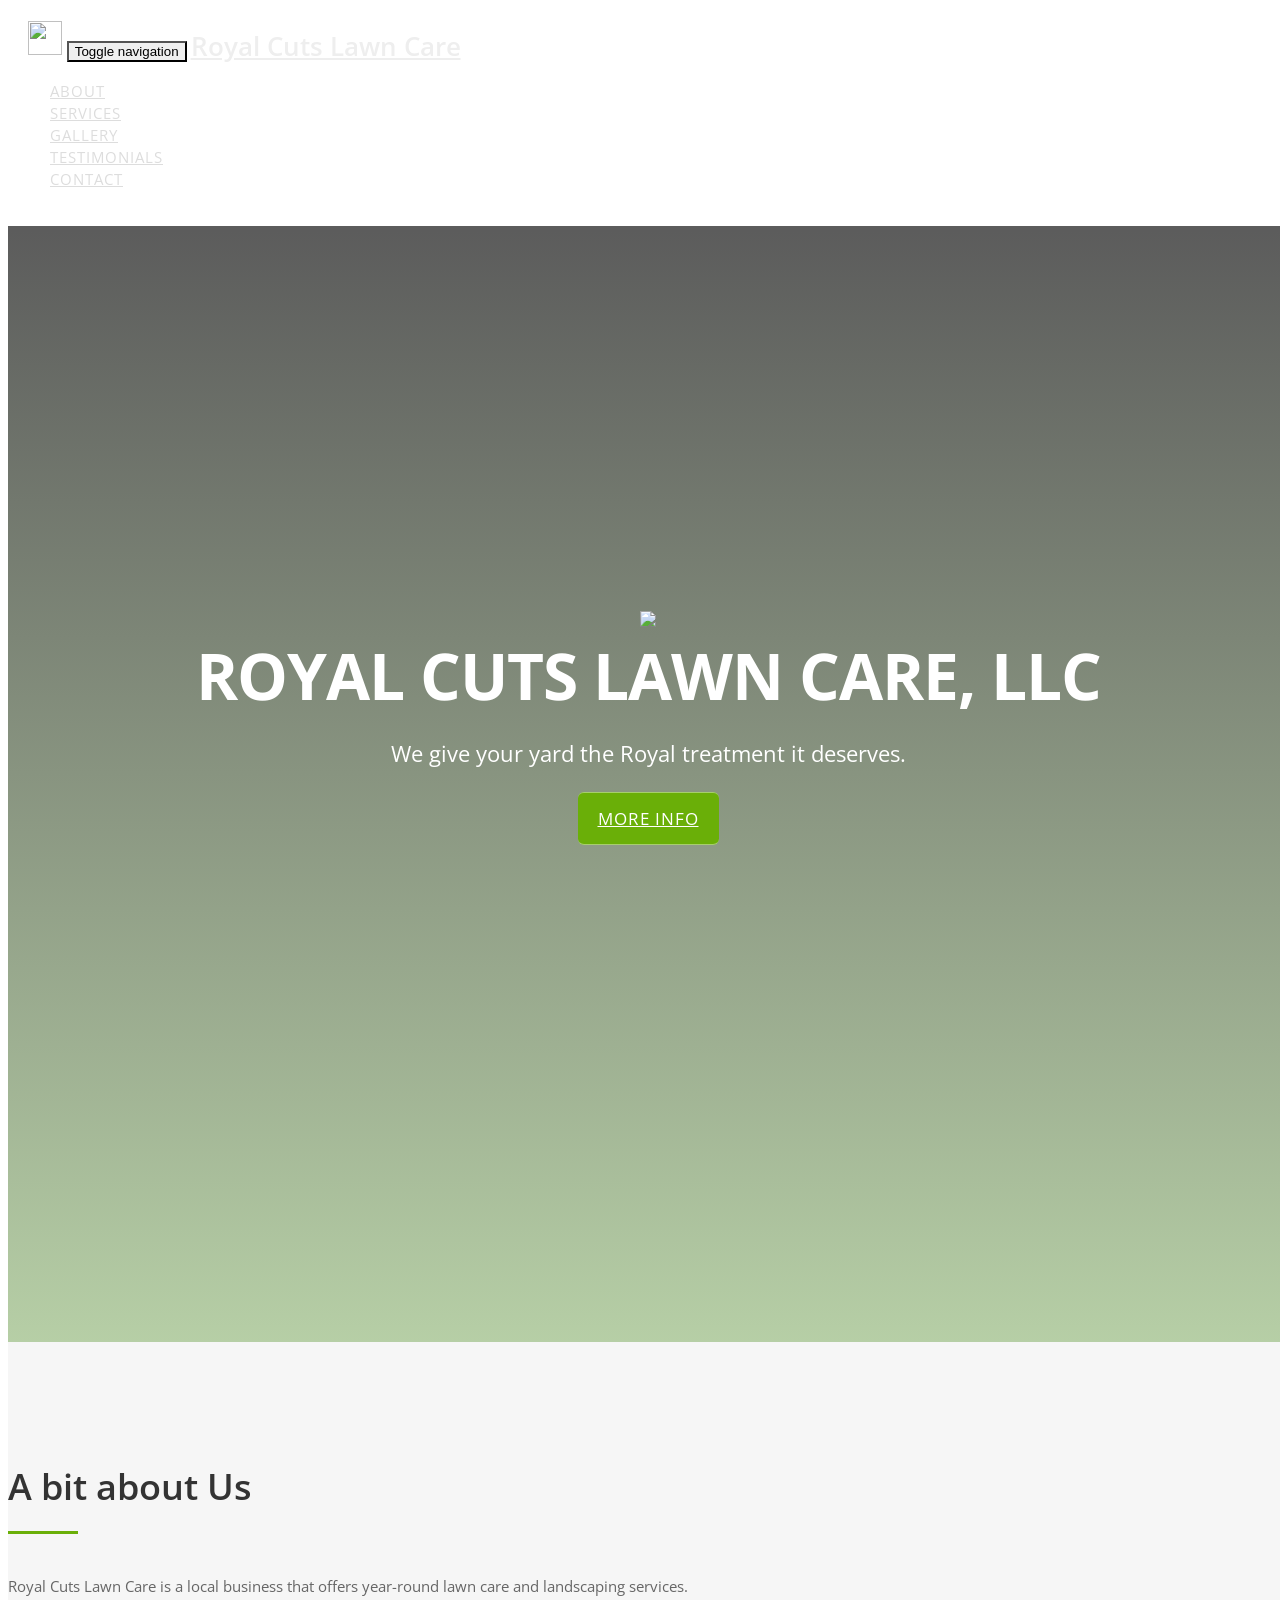
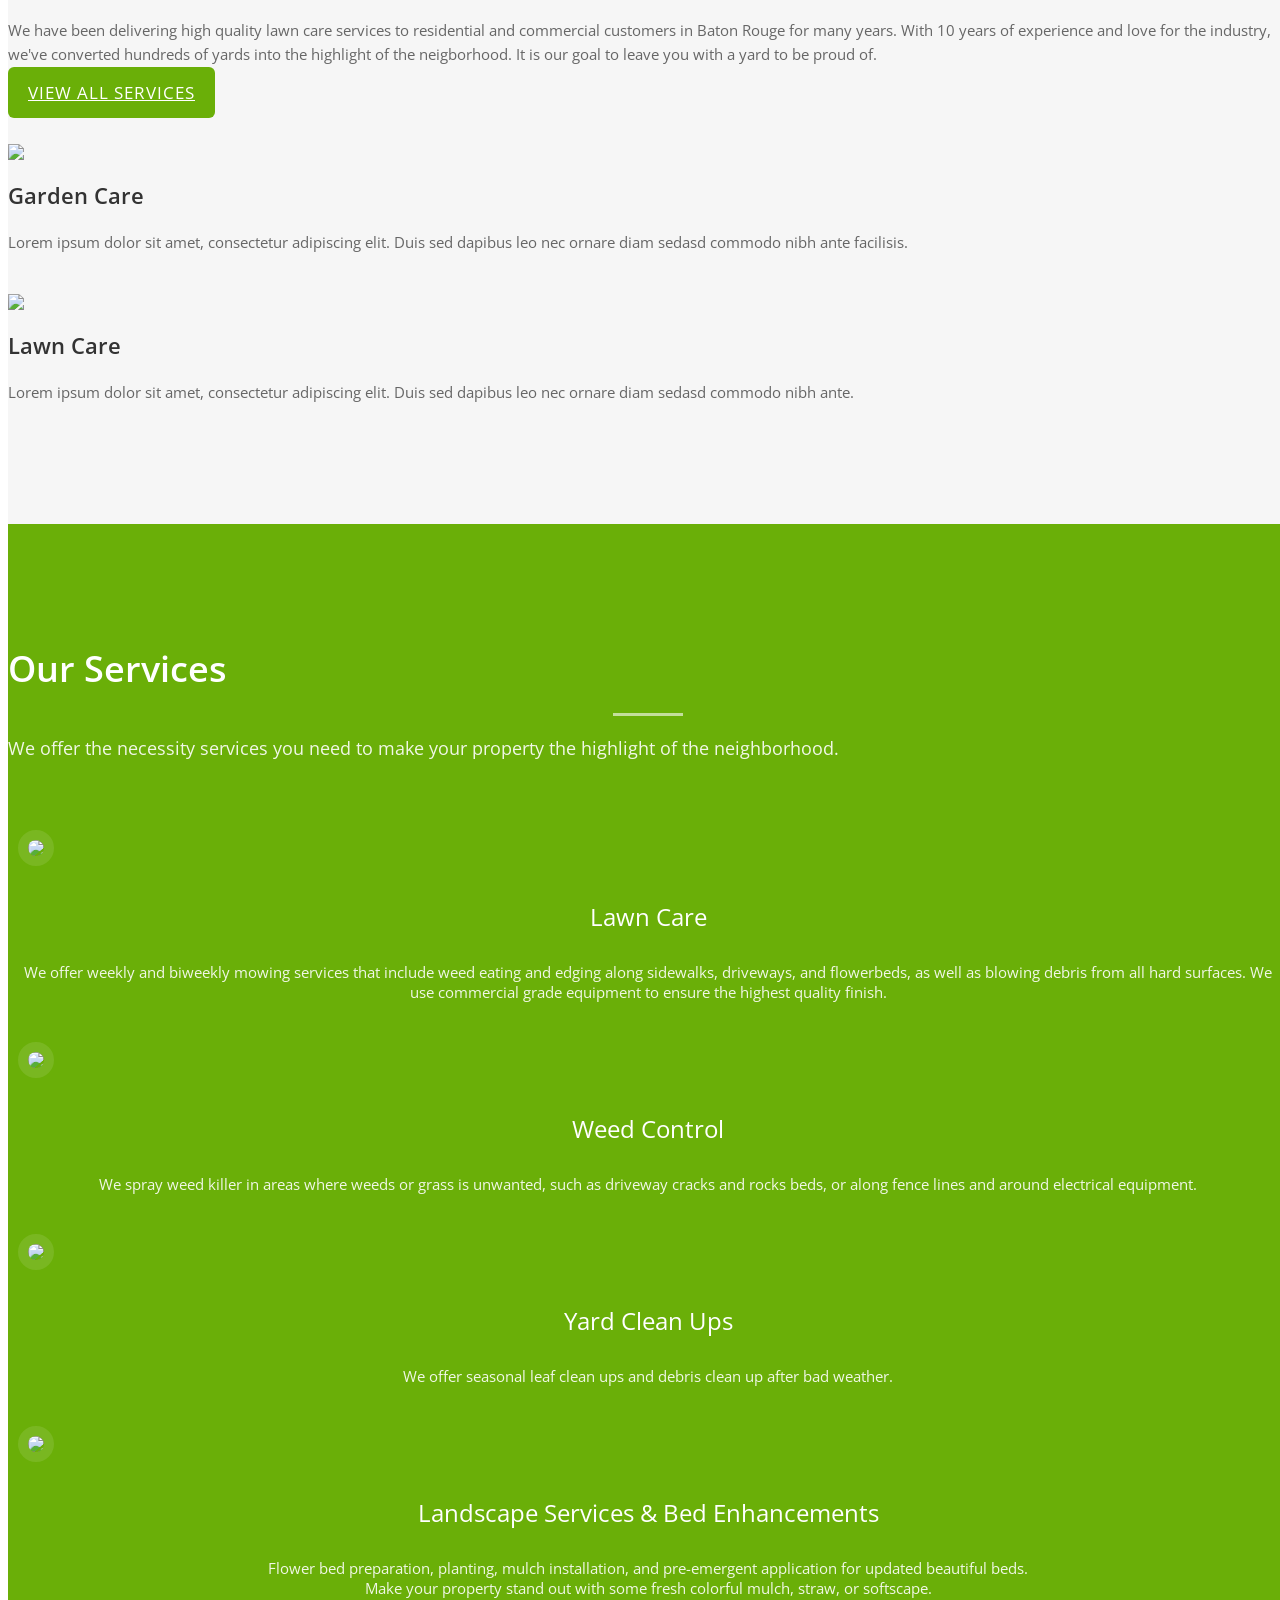
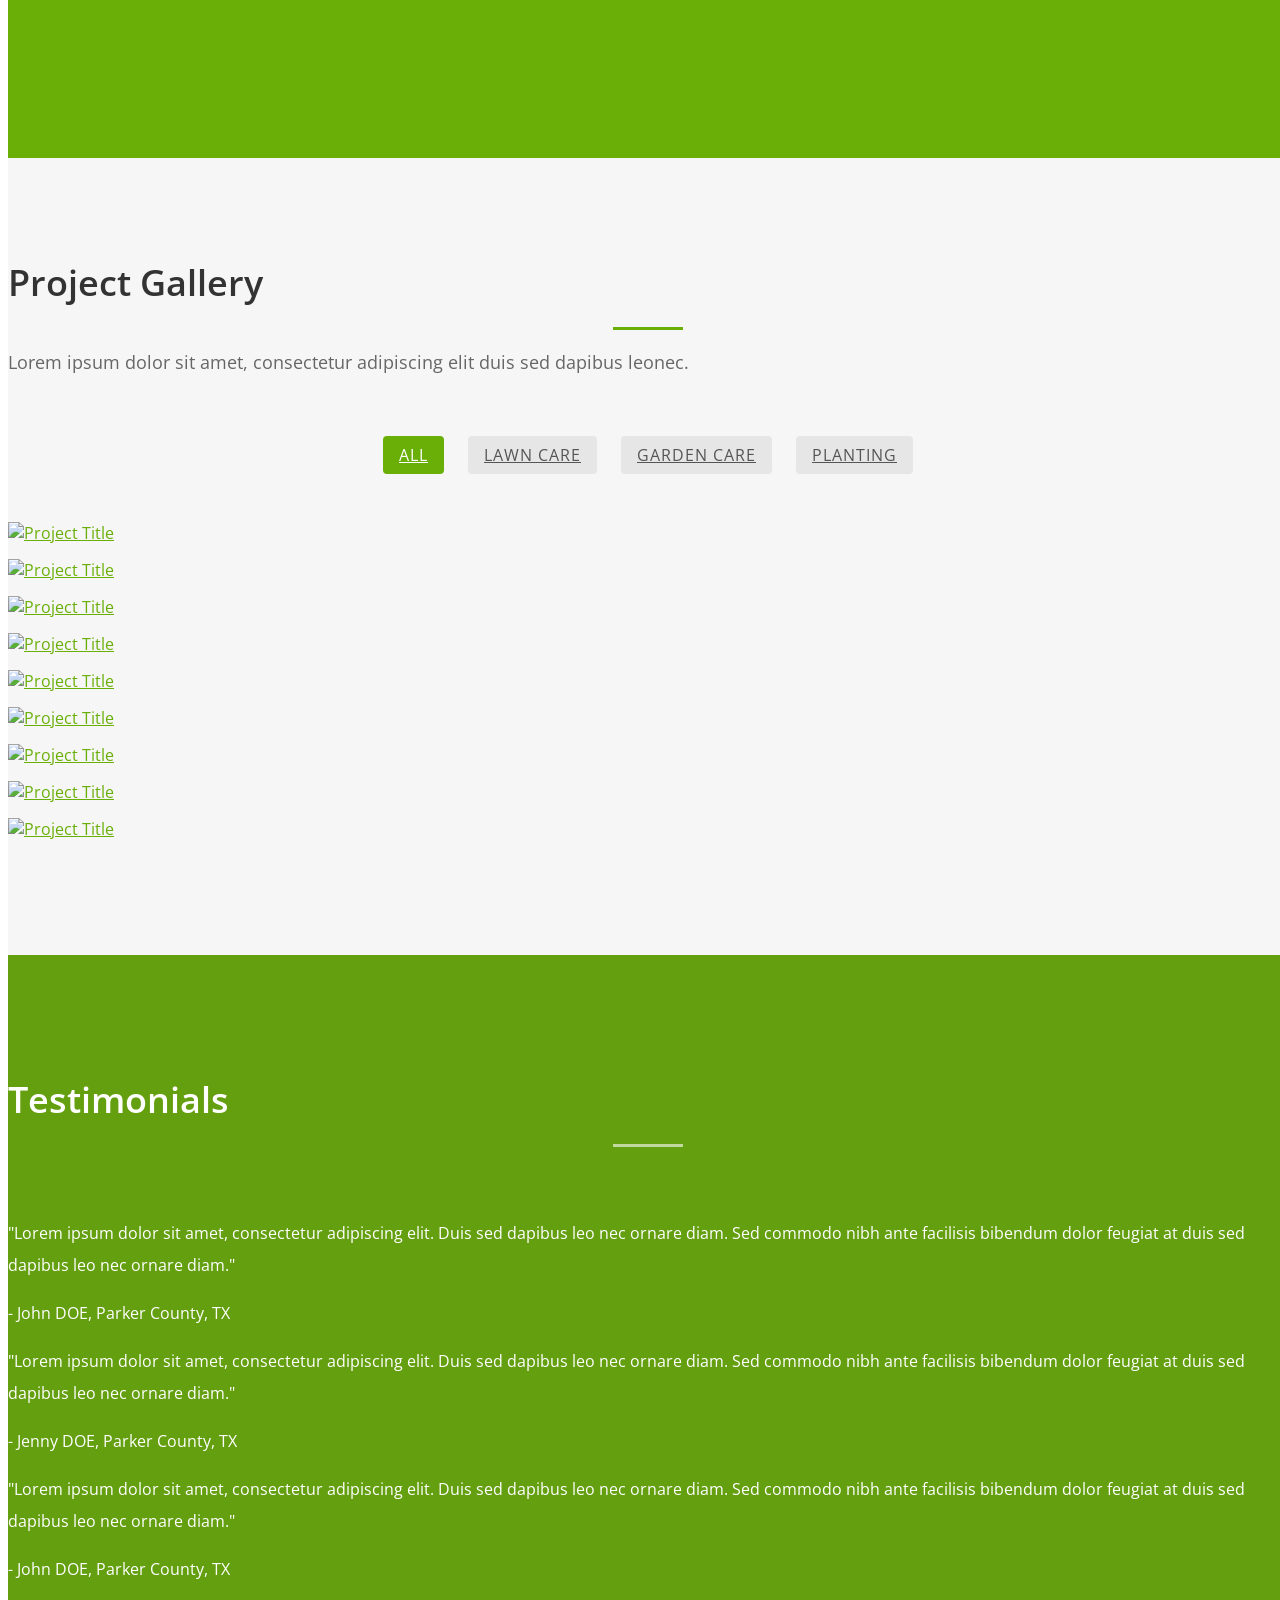
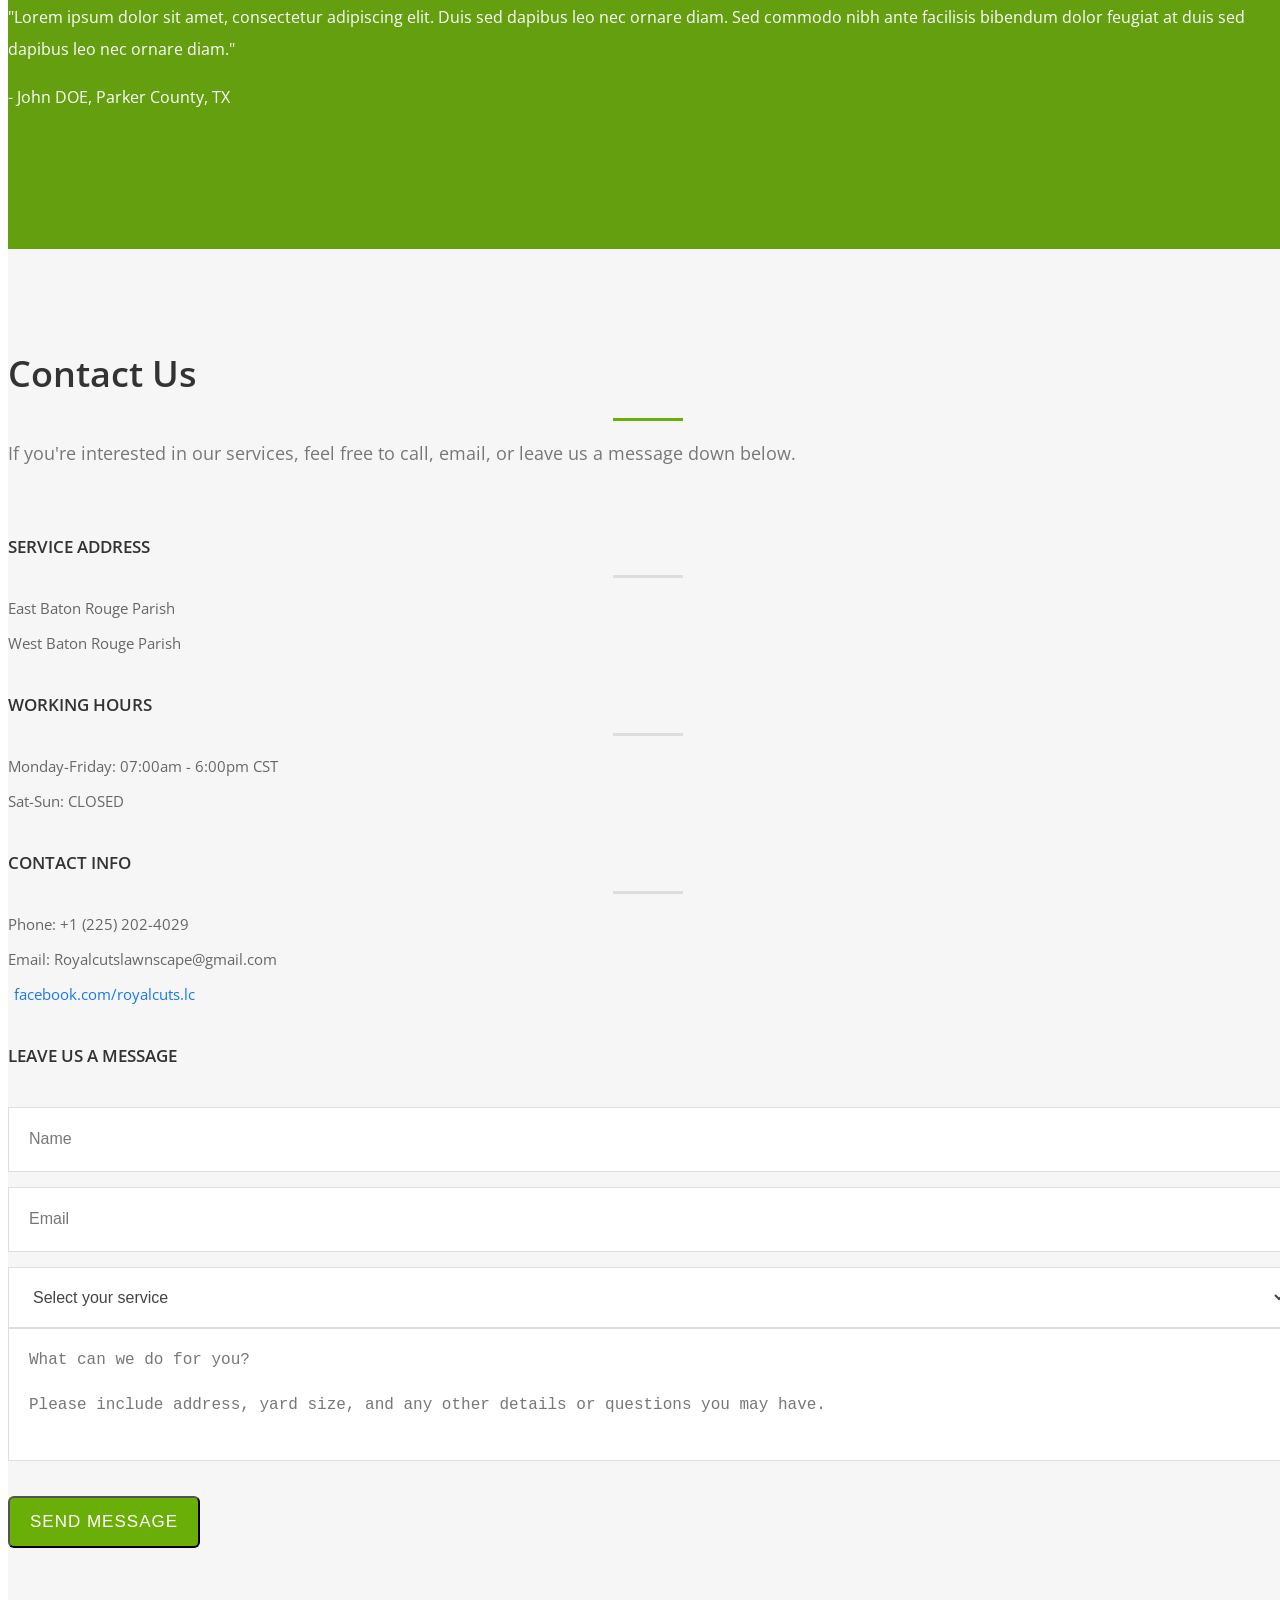
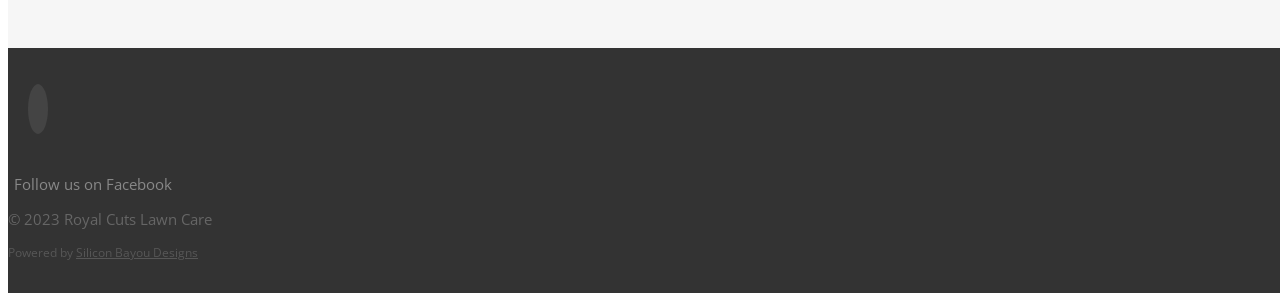
==== commit f14b1d49: "Add Facebook links, route contact form to Gmail via FormSubmit, add Silicon Bayou credit - Footer + " ====
--- a/index.html
+++ b/index.html
@@ -3,393 +3,394 @@
 <head>
 <meta charset="utf-8">
 <meta name="viewport" content="width=device-width, initial-scale=1">
-<script>document.documentElement.classList.add('js');</script>
-<title>Royal Cuts Lawnscape Co. | Lawn & Landscaping in Baton Rouge, LA</title>
-<meta name="description" content="Royal Cuts Lawnscape Co. — Crowning Curb Appeal. Full-service lawn maintenance, landscaping, irrigation, drainage, lighting & sod across East & West Baton Rouge Parish. Free estimates: (225) 202-4029.">
-<link rel="canonical" href="https://royalcutslc.com/">
-<meta name="theme-color" content="#0f3d24">
-
-<!-- Open Graph / social -->
-<meta property="og:type" content="website">
-<meta property="og:site_name" content="Royal Cuts Lawnscape Co.">
-<meta property="og:title" content="Royal Cuts Lawnscape Co. | Baton Rouge Lawn & Landscaping">
-<meta property="og:description" content="Crowning Curb Appeal. Lawn care, landscaping, irrigation, drainage, lighting & sod in the Baton Rouge area.">
-<meta property="og:url" content="https://royalcutslc.com/">
-<meta property="og:image" content="https://royalcutslc.com/img/hero.jpg">
-<meta name="twitter:card" content="summary_large_image">
-
-<link rel="icon" href="img/favicon.svg" type="image/svg+xml">
-<link rel="apple-touch-icon" href="img/favicon.svg">
-
-<link rel="preconnect" href="https://fonts.googleapis.com">
-<link rel="preconnect" href="https://fonts.gstatic.com" crossorigin>
-<link href="https://fonts.googleapis.com/css2?family=Fraunces:opsz,wght@9..144,500;9..144,600&family=Inter:wght@400;500;600;700&family=Yellowtail&display=swap" rel="stylesheet">
-<link rel="stylesheet" href="css/styles.css">
-
-<script type="application/ld+json">
-{
-  "@context": "https://schema.org",
-  "@type": "LandscapingBusiness",
-  "name": "Royal Cuts Lawnscape Co.",
-  "image": "https://royalcutslc.com/img/hero.jpg",
-  "url": "https://royalcutslc.com/",
-  "telephone": "+1-225-202-4029",
-  "email": "randall@royalcutslc.com",
-  "priceRange": "$$",
-  "slogan": "Crowning Curb Appeal.",
-  "areaServed": [
-    { "@type": "AdministrativeArea", "name": "East Baton Rouge Parish, LA" },
-    { "@type": "AdministrativeArea", "name": "West Baton Rouge Parish, LA" }
-  ],
-  "address": { "@type": "PostalAddress", "addressLocality": "Baton Rouge", "addressRegion": "LA", "addressCountry": "US" },
-  "openingHoursSpecification": [{
-    "@type": "OpeningHoursSpecification",
-    "dayOfWeek": ["Monday","Tuesday","Wednesday","Thursday","Friday"],
-    "opens": "07:00", "closes": "18:00"
-  }],
-  "hasOfferCatalog": {
-    "@type": "OfferCatalog",
-    "name": "Lawn & Landscape Services",
-    "itemListElement": [
-      { "@type": "Offer", "itemOffered": { "@type": "Service", "name": "Lawn Maintenance" } },
-      { "@type": "Offer", "itemOffered": { "@type": "Service", "name": "Landscaping" } },
-      { "@type": "Offer", "itemOffered": { "@type": "Service", "name": "Irrigation" } },
-      { "@type": "Offer", "itemOffered": { "@type": "Service", "name": "Drainage" } },
-      { "@type": "Offer", "itemOffered": { "@type": "Service", "name": "Landscape Lighting" } },
-      { "@type": "Offer", "itemOffered": { "@type": "Service", "name": "Christmas Lights" } },
-      { "@type": "Offer", "itemOffered": { "@type": "Service", "name": "Final Grade" } },
-      { "@type": "Offer", "itemOffered": { "@type": "Service", "name": "Sod Installation" } }
-    ]
-  }
-}
-</script>
+<title>Royal Cuts Lawn Care</title>
+<meta name="description" content="">
+<meta name="author" content="">
+
+<!-- Favicons
+    ================================================== -->
+<link rel="shortcut icon" href="img/favicon.ico" type="image/x-icon">
+<link rel="apple-touch-icon" href="img/apple-touch-icon.png">
+<link rel="apple-touch-icon" sizes="72x72" href="img/apple-touch-icon-72x72.png">
+<link rel="apple-touch-icon" sizes="114x114" href="img/apple-touch-icon-114x114.png">
+
+<!-- Bootstrap -->
+<link rel="stylesheet" type="text/css"  href="css/bootstrap.css">
+<link rel="stylesheet" type="text/css" href="fonts/font-awesome/css/font-awesome.css">
+
+<!-- Slider
+    ================================================== -->
+<link href="css/owl.carousel.css" rel="stylesheet" media="screen">
+<link href="css/owl.theme.css" rel="stylesheet" media="screen">
+
+<!-- Stylesheet
+    ================================================== -->
+<link rel="stylesheet" type="text/css" href="css/style.css">
+<link rel="stylesheet" type="text/css" href="css/nivo-lightbox/nivo-lightbox.css">
+<link rel="stylesheet" type="text/css" href="css/nivo-lightbox/default.css">
+<link href="https://fonts.googleapis.com/css?family=Open+Sans:300,400,600,700" rel="stylesheet">
+
+<!-- HTML5 shim and Respond.js for IE8 support of HTML5 elements and media queries -->
+<!-- WARNING: Respond.js doesn't work if you view the page via file:// -->
+<!--[if lt IE 9]>
+      <script src="https://oss.maxcdn.com/html5shiv/3.7.2/html5shiv.min.js"></script>
+      <script src="https://oss.maxcdn.com/respond/1.4.2/respond.min.js"></script>
+    <![endif]-->
 </head>
-<body>
-<a class="skip-link" href="#main">Skip to content</a>
-
-<header class="site-header" id="site-header">
-  <div class="container header-inner">
-    <a class="brand" href="#home" aria-label="Royal Cuts Lawnscape Co. home">
-      <svg class="mark" viewBox="0 0 64 64" aria-hidden="true"><g fill="none" stroke="currentColor" stroke-width="2.1" stroke-linecap="round"><path d="M32 53 C 29.5 43 30.5 28 39 15"/></g><g fill="currentColor"><ellipse cx="23.5" cy="47" rx="6.6" ry="2.7" transform="rotate(-32 23.5 47)"/><ellipse cx="39" cy="41" rx="6.6" ry="2.7" transform="rotate(34 39 41)"/><ellipse cx="25" cy="38.5" rx="6.4" ry="2.6" transform="rotate(-28 25 38.5)"/><ellipse cx="37.5" cy="31.5" rx="6.4" ry="2.6" transform="rotate(40 37.5 31.5)"/><ellipse cx="27" cy="29.5" rx="6" ry="2.5" transform="rotate(-22 27 29.5)"/><ellipse cx="36" cy="22.5" rx="5.8" ry="2.4" transform="rotate(46 36 22.5)"/><path d="M39 15 C 41 12 43.5 11.5 45 10 C 44 12.5 43 15 40.5 17 Z"/></g></svg>
-      <span class="brand-text"><span class="brand-name">Royal Cuts</span><span class="brand-sub">Lawnscape Co.</span></span>
-    </a>
-    <nav class="nav" id="nav">
-      <ul class="nav-links">
-        <li><a href="#services">Services</a></li>
-        <li><a href="#about">About</a></li>
-        <li><a href="#gallery">Gallery</a></li>
-        <li><a href="#reviews">Reviews</a></li>
-        <li><a href="#area">Service Area</a></li>
-        <li><a href="#contact">Contact</a></li>
+<body id="page-top" data-spy="scroll" data-target=".navbar-fixed-top">
+<!-- Navigation
+    ==========================================-->
+<nav id="menu" class="navbar navbar-default navbar-fixed-top">
+  <div class="container"> 
+    <!-- Brand and toggle get grouped for better mobile display -->
+    <div class="navbar-header">
+      <button type="button" class="navbar-toggle collapsed" data-toggle="collapse" data-target="#bs-example-navbar-collapse-1"> <span class="sr-only">Toggle navigation</span> <span class="icon-bar"></span> <span class="icon-bar"></span> <span class="icon-bar"></span> </button>
+      <a class="navbar-brand page-scroll" href="#page-top"><img class="logo"src="./fonts/logo.png">Royal Cuts Lawn Care</a> </div>
+    
+    <!-- Collect the nav links, forms, and other content for toggling -->
+    <div class="collapse navbar-collapse" id="bs-example-navbar-collapse-1">
+      <ul class="nav navbar-nav navbar-right">
+        <li><a href="#about" class="page-scroll">About</a></li>
+        <li><a href="#services" class="page-scroll">Services</a></li>
+        <li><a href="#portfolio" class="page-scroll">Gallery</a></li>
+        <li><a href="#testimonials" class="page-scroll">Testimonials</a></li>
+        <li><a href="#contact" class="page-scroll">Contact</a></li>
       </ul>
-      <div class="header-cta">
-        <a class="header-phone" href="tel:+12252024029" aria-label="Call Royal Cuts">
-          <svg viewBox="0 0 24 24" width="18" fill="none" stroke="currentColor" stroke-width="2" stroke-linecap="round" stroke-linejoin="round" aria-hidden="true"><path d="M22 16.92v3a2 2 0 0 1-2.18 2 19.79 19.79 0 0 1-8.63-3.07 19.5 19.5 0 0 1-6-6 19.79 19.79 0 0 1-3.07-8.67A2 2 0 0 1 4.11 2h3a2 2 0 0 1 2 1.72c.13.96.36 1.9.7 2.81a2 2 0 0 1-.45 2.11L8.09 9.91a16 16 0 0 0 6 6l1.27-1.27a2 2 0 0 1 2.11-.45c.9.34 1.85.57 2.81.7A2 2 0 0 1 22 16.92z"/></svg>
-          (225) 202-4029
-        </a>
-        <a class="btn btn--primary" href="#contact">Free Quote</a>
-      </div>
-      <button class="nav-toggle" id="nav-toggle" aria-label="Toggle menu" aria-expanded="false" aria-controls="nav"><span></span><span></span><span></span></button>
-    </nav>
+    </div>
+    <!-- /.navbar-collapse --> 
+  </div>
+  <!-- /.container-fluid --> 
+</nav>
+<!-- Header -->
+<header id="header">
+  <div class="intro">
+    <div class="overlay">
+      <div class="container">
+        <div class="row">
+          <div class="col-md-8 col-md-offset-2 intro-text">
+            <img src="./fonts/logo.png" class="intro-logo">
+            <h1>Royal Cuts Lawn Care, LLC</h1>
+            <p>We give your yard the Royal treatment it deserves.</p>
+            <a href="#about" class="btn btn-custom btn-lg page-scroll">More Info</a> </div>
+        </div>
+      </div>
+    </div>
   </div>
 </header>
-
-<main id="main">
-
-<!-- HERO -->
-<section class="hero" id="home">
-  <div class="hero-media">
-    <!-- To use a background video later, drop img/hero.mp4 in and swap this <img> for a <video> (see README). -->
-    <img src="img/hero.jpg" alt="Manicured Baton Rouge lawn and landscaped beds at golden hour" fetchpriority="high">
-  </div>
-  <div class="container hero-inner">
-    <span class="eyebrow" style="color:var(--gold-300)">Baton Rouge &bull; Crowning Curb Appeal</span>
-    <h1>We give your yard the Royal treatment it deserves.</h1>
-    <p>Full-service lawn care and landscaping for homes and businesses across East &amp; West Baton Rouge Parish. Reliable crews, sharp results, and free estimates.</p>
-    <div class="hero-actions">
-      <a class="btn btn--primary btn--lg" href="#contact">Get a Free Quote</a>
-      <a class="btn btn--ghost btn--lg" href="tel:+12252024029">Call (225) 202-4029</a>
-    </div>
-    <ul class="hero-chips">
-      <li><svg viewBox="0 0 24 24" fill="none" stroke="currentColor" stroke-width="2.4" stroke-linecap="round" stroke-linejoin="round" aria-hidden="true"><polyline points="20 6 9 17 4 12"/></svg> Licensed &amp; Insured</li>
-      <li><svg viewBox="0 0 24 24" fill="none" stroke="currentColor" stroke-width="2.4" stroke-linecap="round" stroke-linejoin="round" aria-hidden="true"><polyline points="20 6 9 17 4 12"/></svg> 10+ Years Experience</li>
-      <li><svg viewBox="0 0 24 24" fill="none" stroke="currentColor" stroke-width="2.4" stroke-linecap="round" stroke-linejoin="round" aria-hidden="true"><polyline points="20 6 9 17 4 12"/></svg> Free Estimates</li>
-      <li><svg viewBox="0 0 24 24" fill="none" stroke="currentColor" stroke-width="2.4" stroke-linecap="round" stroke-linejoin="round" aria-hidden="true"><polyline points="20 6 9 17 4 12"/></svg> Residential &amp; Commercial</li>
-    </ul>
-  </div>
-</section>
-
-<!-- TRUST BAR -->
-<section class="trust">
-  <div class="container trust-grid">
-    <div class="trust-stat"><div class="num" data-target="10" data-suffix="+">10+</div><div class="label">Years in Business</div></div>
-    <div class="trust-stat"><div class="num" data-target="2" data-suffix="">2</div><div class="label">Parishes Served</div></div>
-    <div class="trust-stat"><div class="num" data-target="8" data-suffix="">8</div><div class="label">Services Offered</div></div>
-    <div class="trust-stat"><div class="num" data-target="100" data-suffix="%">100%</div><div class="label">Satisfaction Focused</div></div>
-  </div>
-</section>
-
-<!-- SERVICES -->
-<section class="section" id="services">
+<!-- About Section -->
+<div id="about">
   <div class="container">
-    <div class="section-head center reveal">
-      <span class="eyebrow">What We Do</span>
-      <h2>One crew for your whole property</h2>
-      <p class="lead">From a weekly cut to a full landscape transformation, Royal Cuts handles it all, so you deal with one trusted local team instead of five.</p>
-    </div>
-    <div class="svc-grid" data-stagger>
-      <article class="svc-card reveal">
-        <div class="svc-thumb"><img src="img/services/lawn.jpg" alt="Freshly mowed lawn with clean stripes" loading="lazy"></div>
-        <div class="svc-body"><span class="svc-tag">Weekly / Biweekly</span><h3>Lawn Maintenance</h3><p>Mowing, edging, weed-eating, and blow-down on a schedule that keeps your yard sharp all season with commercial-grade equipment.</p></div>
-      </article>
-      <article class="svc-card reveal">
-        <div class="svc-thumb"><img src="img/services/landscaping.jpg" alt="Lush landscaped garden beds and pathway" loading="lazy"></div>
-        <div class="svc-body"><span class="svc-tag">Design &amp; Build</span><h3>Landscaping</h3><p>Bed design, planting, mulch, and enhancements that boost curb appeal and give your property a polished, finished look.</p></div>
-      </article>
-      <article class="svc-card reveal">
-        <div class="svc-thumb"><img src="img/services/irrigation.jpg" alt="Lawn sprinkler watering green grass" loading="lazy"></div>
-        <div class="svc-body"><span class="svc-tag">Install &amp; Repair</span><h3>Irrigation</h3><p>Sprinkler system installation, tune-ups, and repairs that keep every zone covered and your water bill in check.</p></div>
-      </article>
-      <article class="svc-card reveal">
-        <div class="svc-thumb"><img src="img/services/drainage.jpg" alt="Yard drainage and water management" loading="lazy"></div>
-        <div class="svc-body"><span class="svc-tag">Water Control</span><h3>Drainage</h3><p>French drains, downspout routing, and grading solutions that move water away from your home and end soggy, standing-water spots.</p></div>
-      </article>
-      <article class="svc-card reveal">
-        <div class="svc-thumb"><img src="img/services/lighting.jpg" alt="Landscape lighting along a walkway at night" loading="lazy"></div>
-        <div class="svc-body"><span class="svc-tag">Low Voltage</span><h3>Landscape Lighting</h3><p>Path, accent, and uplighting that adds safety, security, and nighttime beauty to your home's best features.</p></div>
-      </article>
-      <article class="svc-card reveal">
-        <div class="svc-thumb"><img src="img/services/christmas.jpg" alt="Home decorated with warm Christmas lights" loading="lazy"></div>
-        <div class="svc-body"><span class="svc-tag">Seasonal</span><h3>Christmas Lights</h3><p>Professional holiday light design, installation, takedown, and storage, so your home shines without the ladder-day headache.</p></div>
-      </article>
-      <article class="svc-card reveal">
-        <div class="svc-thumb"><img src="img/services/grade.jpg" alt="Skid steer performing final grade on a lot" loading="lazy"></div>
-        <div class="svc-body"><span class="svc-tag">Site Prep</span><h3>Final Grade</h3><p>Precision grading and lot leveling that prepares your ground for sod, seed, or construction, done right the first time.</p></div>
-      </article>
-      <article class="svc-card reveal">
-        <div class="svc-thumb"><img src="img/services/sod.jpg" alt="Fresh sod being installed on prepared soil" loading="lazy"></div>
-        <div class="svc-body"><span class="svc-tag">New Lawns</span><h3>Sod Installation</h3><p>A brand-new, instant lawn, professionally prepped and laid for thick, even, healthy turf you can enjoy right away.</p></div>
-      </article>
-    </div>
-  </div>
-</section>
-
-<!-- ABOUT -->
-<section class="section section--tint" id="about">
-  <div class="container about-grid">
-    <div class="about-media reveal">
-      <img src="img/about-oak.jpg" alt="Southern live oak draped in Spanish moss in the Baton Rouge area">
-      <div class="about-badge"><div class="b-num">10+</div><div class="b-label">Years Local</div></div>
-    </div>
-    <div class="reveal">
-      <span class="eyebrow">Why Royal Cuts</span>
-      <h2>Local pros who treat your yard like their own</h2>
-      <p class="lead">For a decade, Royal Cuts has helped Baton Rouge homeowners and businesses transform tired properties into yards they're proud of, with the reliability and honest work you can only get from a local, owner-run crew.</p>
-      <ul class="feature-list">
-        <li><svg viewBox="0 0 24 24" fill="none" stroke="currentColor" stroke-width="2.2" stroke-linecap="round" stroke-linejoin="round" aria-hidden="true"><polyline points="20 6 9 17 4 12"/></svg><div><strong>Show up when we say we will</strong><span>Dependable schedules and clear communication, no chasing us down.</span></div></li>
-        <li><svg viewBox="0 0 24 24" fill="none" stroke="currentColor" stroke-width="2.2" stroke-linecap="round" stroke-linejoin="round" aria-hidden="true"><polyline points="20 6 9 17 4 12"/></svg><div><strong>Commercial-grade equipment</strong><span>The right tools for a cleaner cut and a faster, tidier job.</span></div></li>
-        <li><svg viewBox="0 0 24 24" fill="none" stroke="currentColor" stroke-width="2.2" stroke-linecap="round" stroke-linejoin="round" aria-hidden="true"><polyline points="20 6 9 17 4 12"/></svg><div><strong>One team, every service</strong><span>Lawn, landscape, irrigation, drainage, and lighting under one roof.</span></div></li>
+    <div class="row">
+      <div class="col-xs-12 col-md-6">
+        <div class="about-text">
+          <h2>A bit about Us</h2>
+          <hr>
+          <p>Royal Cuts Lawn Care is a local business that offers year-round lawn care and landscaping services.</p>
+          <p>We have been delivering high quality lawn care services to residential and commercial customers in Baton Rouge for many years. With 10 years of experience and love for the industry, we've converted hundreds of yards into the highlight of the neigborhood. It is our goal to leave you with a yard to be proud of.</p>
+          <a href="#services" class="btn btn-custom btn-lg page-scroll">View All Services</a> </div>
+      </div>
+      <div class="col-xs-12 col-md-3">
+        <div class="about-media"> <img src="img/about-1.jpg" alt=" "> </div>
+        <div class="about-desc">
+          <h3>Garden Care</h3>
+          <p>Lorem ipsum dolor sit amet, consectetur adipiscing elit. Duis sed dapibus leo nec ornare diam sedasd commodo nibh ante facilisis.</p>
+        </div>
+      </div>
+      <div class="col-xs-12 col-md-3">
+        <div class="about-media"> <img src="img/about-2.jpg" alt=" "> </div>
+        <div class="about-desc">
+          <h3>Lawn Care</h3>
+          <p>Lorem ipsum dolor sit amet, consectetur adipiscing elit. Duis sed dapibus leo nec ornare diam sedasd commodo nibh ante.</p>
+        </div>
+      </div>
+    </div>
+  </div>
+</div>
+<!-- Services Section -->
+<div id="services">
+  <div class="container">
+    <div class="col-md-10 col-md-offset-1 section-title text-center">
+      <h2>Our Services</h2>
+      <hr>
+      <p>We offer the necessity services you need to make your property the highlight of the neighborhood.</p>
+    </div>
+    <div class="row">
+      <div class="col-md-3 text-center">
+        <div class="service-media"> <img src="img/services/service-1.jpg" alt=" "> </div>
+        <div class="service-desc">
+          <h3>Lawn Care</h3>
+          <p>We offer weekly and biweekly mowing services that include weed eating and edging along sidewalks, driveways, and flowerbeds, as well as blowing debris from all hard surfaces. We use commercial grade equipment to ensure the highest quality finish.</p>
+        </div>
+      </div>
+      <div class="col-md-3 text-center">
+        <div class="service-media"> <img src="img/services/service-2.jpg" alt=" "> </div>
+        <div class="service-desc">
+          <h3>Weed Control</h3>
+          <p>We spray weed killer in areas where weeds or grass is unwanted, such as driveway cracks and rocks beds, or along fence lines and around electrical equipment.</p>
+        </div>
+      </div>
+      <div class="col-md-3 text-center">
+        <div class="service-media"> <img src="img/services/service-3.jpg" alt=" "> </div>
+        <div class="service-desc">
+          <h3>Yard Clean Ups</h3>
+          <p>We offer seasonal leaf clean ups and debris clean up after bad weather.</p>
+        </div>
+      </div>
+      <div class="col-md-3 text-center">
+        <div class="service-media"> <img src="img/services/service-4.jpg" alt=" "> </div>
+        <div class="service-desc">
+          <h3>Landscape Services & Bed Enhancements</h3>
+          <p>Flower bed preparation, planting, mulch installation, and pre-emergent application for updated beautiful beds.<br>Make your property stand out with some fresh colorful mulch, straw, or softscape.</p>
+        </div>
+      </div>
+    </div>
+  </div>
+</div>
+<!-- Gallery Section -->
+<div id="portfolio">
+  <div class="container">
+    <div class="section-title text-center center">
+      <h2>Project Gallery</h2>
+      <hr>
+      <p>Lorem ipsum dolor sit amet, consectetur adipiscing elit duis sed dapibus leonec.</p>
+    </div>
+    <div class="categories">
+      <ul class="cat">
+        <li>
+          <ol class="type">
+            <li><a href="#" data-filter="*" class="active">All</a></li>
+            <li><a href="#" data-filter=".lawn">Lawn Care</a></li>
+            <li><a href="#" data-filter=".garden">Garden Care</a></li>
+            <li><a href="#" data-filter=".planting">Planting</a></li>
+          </ol>
+        </li>
       </ul>
-      <a class="btn btn--green btn--lg" href="#contact" style="margin-top:1.6rem">Start Your Project</a>
-    </div>
-  </div>
-</section>
-
-<!-- GALLERY -->
-<section class="section" id="gallery">
+      <div class="clearfix"></div>
+    </div>
+    <div class="row">
+      <div class="portfolio-items">
+        <div class="col-sm-6 col-md-4 lawn">
+          <div class="portfolio-item">
+            <div class="hover-bg"> <a href="img/portfolio/01-large.jpg" title="Project Title" data-lightbox-gallery="gallery1">
+              <div class="hover-text">
+                <h4>Lorem Ipsum</h4>
+              </div>
+              <img src="img/portfolio/01-small.jpg" class="img-responsive" alt="Project Title"> </a> </div>
+          </div>
+        </div>
+        <div class="col-sm-6 col-md-4 planting">
+          <div class="portfolio-item">
+            <div class="hover-bg"> <a href="img/portfolio/02-large.jpg" title="Project Title" data-lightbox-gallery="gallery1">
+              <div class="hover-text">
+                <h4>Adipiscing Elit</h4>
+              </div>
+              <img src="img/portfolio/02-small.jpg" class="img-responsive" alt="Project Title"> </a> </div>
+          </div>
+        </div>
+        <div class="col-sm-6 col-md-4 lawn">
+          <div class="portfolio-item">
+            <div class="hover-bg"> <a href="img/portfolio/03-large.jpg" title="Project Title" data-lightbox-gallery="gallery1">
+              <div class="hover-text">
+                <h4>Lorem Ipsum</h4>
+              </div>
+              <img src="img/portfolio/03-small.jpg" class="img-responsive" alt="Project Title"> </a> </div>
+          </div>
+        </div>
+        <div class="col-sm-6 col-md-4 lawn">
+          <div class="portfolio-item">
+            <div class="hover-bg"> <a href="img/portfolio/04-large.jpg" title="Project Title" data-lightbox-gallery="gallery1">
+              <div class="hover-text">
+                <h4>Lorem Ipsum</h4>
+              </div>
+              <img src="img/portfolio/04-small.jpg" class="img-responsive" alt="Project Title"> </a> </div>
+          </div>
+        </div>
+        <div class="col-sm-6 col-md-4 planting">
+          <div class="portfolio-item">
+            <div class="hover-bg"> <a href="img/portfolio/05-large.jpg" title="Project Title" data-lightbox-gallery="gallery1">
+              <div class="hover-text">
+                <h4>Adipiscing Elit</h4>
+              </div>
+              <img src="img/portfolio/05-small.jpg" class="img-responsive" alt="Project Title"> </a> </div>
+          </div>
+        </div>
+        <div class="col-sm-6 col-md-4 garden">
+          <div class="portfolio-item">
+            <div class="hover-bg"> <a href="img/portfolio/06-large.jpg" title="Project Title" data-lightbox-gallery="gallery1">
+              <div class="hover-text">
+                <h4>Dolor Sit</h4>
+              </div>
+              <img src="img/portfolio/06-small.jpg" class="img-responsive" alt="Project Title"> </a> </div>
+          </div>
+        </div>
+        <div class="col-sm-6 col-md-4 garden">
+          <div class="portfolio-item">
+            <div class="hover-bg"> <a href="img/portfolio/07-large.jpg" title="Project Title" data-lightbox-gallery="gallery1">
+              <div class="hover-text">
+                <h4>Dolor Sit</h4>
+              </div>
+              <img src="img/portfolio/07-small.jpg" class="img-responsive" alt="Project Title"> </a> </div>
+          </div>
+        </div>
+        <div class="col-sm-6 col-md-4 lawn">
+          <div class="portfolio-item">
+            <div class="hover-bg"> <a href="img/portfolio/08-large.jpg" title="Project Title" data-lightbox-gallery="gallery1">
+              <div class="hover-text">
+                <h4>Lorem Ipsum</h4>
+              </div>
+              <img src="img/portfolio/08-small.jpg" class="img-responsive" alt="Project Title"> </a> </div>
+          </div>
+        </div>
+        <div class="col-sm-6 col-md-4 planting">
+          <div class="portfolio-item">
+            <div class="hover-bg"> <a href="img/portfolio/09-large.jpg" title="Project Title" data-lightbox-gallery="gallery1">
+              <div class="hover-text">
+                <h4>Adipiscing Elit</h4>
+              </div>
+              <img src="img/portfolio/09-small.jpg" class="img-responsive" alt="Project Title"> </a> </div>
+          </div>
+        </div>
+      </div>
+    </div>
+  </div>
+</div>
+<!-- Testimonials Section -->
+<div id="testimonials" class="text-center">
+  <div class="overlay">
+    <div class="container">
+      <div class="section-title">
+        <h2>Testimonials</h2>
+        <hr>
+      </div>
+      <div class="row">
+        <div class="col-md-10 col-md-offset-1">
+          <div id="testimonial" class="owl-carousel owl-theme">
+            <div class="item">
+              <p>"Lorem ipsum dolor sit amet, consectetur adipiscing elit. Duis sed dapibus leo nec ornare diam. Sed commodo nibh ante facilisis bibendum dolor feugiat at duis sed dapibus leo nec ornare diam."</p>
+              <p>- John DOE, Parker County, TX</p>
+            </div>
+            <div class="item">
+              <p>"Lorem ipsum dolor sit amet, consectetur adipiscing elit. Duis sed dapibus leo nec ornare diam. Sed commodo nibh ante facilisis bibendum dolor feugiat at duis sed dapibus leo nec ornare diam."</p>
+              <p>- Jenny DOE, Parker County, TX</p>
+            </div>
+            <div class="item">
+              <p>"Lorem ipsum dolor sit amet, consectetur adipiscing elit. Duis sed dapibus leo nec ornare diam. Sed commodo nibh ante facilisis bibendum dolor feugiat at duis sed dapibus leo nec ornare diam."</p>
+              <p>- John DOE, Parker County, TX</p>
+            </div>
+            <div class="item">
+              <p>"Lorem ipsum dolor sit amet, consectetur adipiscing elit. Duis sed dapibus leo nec ornare diam. Sed commodo nibh ante facilisis bibendum dolor feugiat at duis sed dapibus leo nec ornare diam."</p>
+              <p>- John DOE, Parker County, TX</p>
+            </div>
+          </div>
+        </div>
+      </div>
+    </div>
+  </div>
+</div>
+<!-- Contact Section -->
+<div id="contact" class="text-center">
   <div class="container">
-    <div class="section-head center reveal">
-      <span class="eyebrow">Our Work</span>
-      <h2>Yards that get the Royal treatment</h2>
-      <p class="lead">A look at the kind of results we deliver across the Baton Rouge area. <!-- TODO(Randall): swap these for real photos of your own jobs for maximum impact. --></p>
-    </div>
-    <div class="gallery-grid" data-stagger>
-      <figure class="gallery-item reveal" data-full="img/gallery/g1-curb.jpg"><img src="img/gallery/g1-curb.jpg" alt="Manicured front-yard landscaping and curb appeal" loading="lazy"><figcaption class="gallery-cap">Curb Appeal</figcaption></figure>
-      <figure class="gallery-item reveal" data-full="img/gallery/g2-mowing.jpg"><img src="img/gallery/g2-mowing.jpg" alt="Fresh lawn maintenance and mowing" loading="lazy"><figcaption class="gallery-cap">Lawn Maintenance</figcaption></figure>
-      <figure class="gallery-item reveal" data-full="img/gallery/g3-beds.jpg"><img src="img/gallery/g3-beds.jpg" alt="Landscaped garden beds and planting" loading="lazy"><figcaption class="gallery-cap">Landscaping</figcaption></figure>
-      <figure class="gallery-item reveal" data-full="img/gallery/g4-irrigation.jpg"><img src="img/gallery/g4-irrigation.jpg" alt="Irrigation sprinkler system in action" loading="lazy"><figcaption class="gallery-cap">Irrigation</figcaption></figure>
-      <figure class="gallery-item reveal" data-full="img/gallery/g5-christmas.jpg"><img src="img/gallery/g5-christmas.jpg" alt="Holiday Christmas light installation" loading="lazy"><figcaption class="gallery-cap">Christmas Lights</figcaption></figure>
-      <figure class="gallery-item reveal" data-full="img/gallery/g6-sod.jpg"><img src="img/gallery/g6-sod.jpg" alt="Fresh sod installation" loading="lazy"><figcaption class="gallery-cap">Sod Installation</figcaption></figure>
-    </div>
-  </div>
-</section>
-
-<!-- REVIEWS -->
-<section class="section section--tint" id="reviews">
-  <div class="container">
-    <div class="section-head center reveal">
-      <span class="eyebrow">Reviews</span>
-      <h2>Baton Rouge homeowners trust Royal Cuts</h2>
-      <p class="lead"><!-- TODO(Randall): replace the sample reviews below with real Google reviews before launch. See README. -->What neighbors say about working with our crew.</p>
-    </div>
-    <div class="reviews-grid" data-stagger>
-      <article class="review-card reveal">
-        <div class="stars" aria-label="5 out of 5 stars">&#9733;&#9733;&#9733;&#9733;&#9733;</div>
-        <p>"Royal Cuts turned our overgrown backyard around in a single visit and kept it perfect all summer. Always on time and easy to deal with."</p>
-        <div class="review-who"><span class="avatar" aria-hidden="true"><svg viewBox="0 0 64 64" width="26"><g fill="none" stroke="currentColor" stroke-width="2.4" stroke-linecap="round"><path d="M32 53 C 29.5 43 30.5 28 39 15"/></g><g fill="currentColor"><ellipse cx="23.5" cy="47" rx="6.6" ry="2.7" transform="rotate(-32 23.5 47)"/><ellipse cx="39" cy="41" rx="6.6" ry="2.7" transform="rotate(34 39 41)"/><ellipse cx="25" cy="38.5" rx="6.4" ry="2.6" transform="rotate(-28 25 38.5)"/><ellipse cx="37.5" cy="31.5" rx="6.4" ry="2.6" transform="rotate(40 37.5 31.5)"/><ellipse cx="27" cy="29.5" rx="6" ry="2.5" transform="rotate(-22 27 29.5)"/><ellipse cx="36" cy="22.5" rx="5.8" ry="2.4" transform="rotate(46 36 22.5)"/><path d="M39 15 C 41 12 43.5 11.5 45 10 C 44 12.5 43 15 40.5 17 Z"/></g></svg></span><div><div class="name">Sample Review</div><div class="place">East Baton Rouge</div></div></div>
-      </article>
-      <article class="review-card reveal">
-        <div class="stars" aria-label="5 out of 5 stars">&#9733;&#9733;&#9733;&#9733;&#9733;</div>
-        <p>"They installed our sprinkler system and re-graded the side yard where water always pooled. No more soggy grass. Highly recommend."</p>
-        <div class="review-who"><span class="avatar" aria-hidden="true"><svg viewBox="0 0 64 64" width="26"><g fill="none" stroke="currentColor" stroke-width="2.4" stroke-linecap="round"><path d="M32 53 C 29.5 43 30.5 28 39 15"/></g><g fill="currentColor"><ellipse cx="23.5" cy="47" rx="6.6" ry="2.7" transform="rotate(-32 23.5 47)"/><ellipse cx="39" cy="41" rx="6.6" ry="2.7" transform="rotate(34 39 41)"/><ellipse cx="25" cy="38.5" rx="6.4" ry="2.6" transform="rotate(-28 25 38.5)"/><ellipse cx="37.5" cy="31.5" rx="6.4" ry="2.6" transform="rotate(40 37.5 31.5)"/><ellipse cx="27" cy="29.5" rx="6" ry="2.5" transform="rotate(-22 27 29.5)"/><ellipse cx="36" cy="22.5" rx="5.8" ry="2.4" transform="rotate(46 36 22.5)"/><path d="M39 15 C 41 12 43.5 11.5 45 10 C 44 12.5 43 15 40.5 17 Z"/></g></svg></span><div><div class="name">Sample Review</div><div class="place">West Baton Rouge</div></div></div>
-      </article>
-      <article class="review-card reveal">
-        <div class="stars" aria-label="5 out of 5 stars">&#9733;&#9733;&#9733;&#9733;&#9733;</div>
-        <p>"Hired them for landscaping and Christmas lights. The beds look incredible and the holiday display was the best on our street."</p>
-        <div class="review-who"><span class="avatar" aria-hidden="true"><svg viewBox="0 0 64 64" width="26"><g fill="none" stroke="currentColor" stroke-width="2.4" stroke-linecap="round"><path d="M32 53 C 29.5 43 30.5 28 39 15"/></g><g fill="currentColor"><ellipse cx="23.5" cy="47" rx="6.6" ry="2.7" transform="rotate(-32 23.5 47)"/><ellipse cx="39" cy="41" rx="6.6" ry="2.7" transform="rotate(34 39 41)"/><ellipse cx="25" cy="38.5" rx="6.4" ry="2.6" transform="rotate(-28 25 38.5)"/><ellipse cx="37.5" cy="31.5" rx="6.4" ry="2.6" transform="rotate(40 37.5 31.5)"/><ellipse cx="27" cy="29.5" rx="6" ry="2.5" transform="rotate(-22 27 29.5)"/><ellipse cx="36" cy="22.5" rx="5.8" ry="2.4" transform="rotate(46 36 22.5)"/><path d="M39 15 C 41 12 43.5 11.5 45 10 C 44 12.5 43 15 40.5 17 Z"/></g></svg></span><div><div class="name">Sample Review</div><div class="place">Baton Rouge</div></div></div>
-      </article>
-    </div>
-  </div>
-</section>
-
-<!-- SERVICE AREA -->
-<section class="section" id="area">
-  <div class="container area-grid">
-    <div class="reveal">
-      <span class="eyebrow">Where We Work</span>
-      <h2>Proudly serving the Baton Rouge area</h2>
-      <p class="lead">If you're in or around East or West Baton Rouge Parish, we've got you covered. Not sure if you're in our zone? Just ask.</p>
-      <ul class="area-list">
-        <li><svg viewBox="0 0 24 24" fill="currentColor" aria-hidden="true"><path d="M12 2a7 7 0 0 0-7 7c0 5 7 13 7 13s7-8 7-13a7 7 0 0 0-7-7zm0 9.5A2.5 2.5 0 1 1 12 6a2.5 2.5 0 0 1 0 5.5z"/></svg> Baton Rouge</li>
-        <li><svg viewBox="0 0 24 24" fill="currentColor" aria-hidden="true"><path d="M12 2a7 7 0 0 0-7 7c0 5 7 13 7 13s7-8 7-13a7 7 0 0 0-7-7zm0 9.5A2.5 2.5 0 1 1 12 6a2.5 2.5 0 0 1 0 5.5z"/></svg> Central</li>
-        <li><svg viewBox="0 0 24 24" fill="currentColor" aria-hidden="true"><path d="M12 2a7 7 0 0 0-7 7c0 5 7 13 7 13s7-8 7-13a7 7 0 0 0-7-7zm0 9.5A2.5 2.5 0 1 1 12 6a2.5 2.5 0 0 1 0 5.5z"/></svg> Zachary</li>
-        <li><svg viewBox="0 0 24 24" fill="currentColor" aria-hidden="true"><path d="M12 2a7 7 0 0 0-7 7c0 5 7 13 7 13s7-8 7-13a7 7 0 0 0-7-7zm0 9.5A2.5 2.5 0 1 1 12 6a2.5 2.5 0 0 1 0 5.5z"/></svg> Port Allen</li>
-        <li><svg viewBox="0 0 24 24" fill="currentColor" aria-hidden="true"><path d="M12 2a7 7 0 0 0-7 7c0 5 7 13 7 13s7-8 7-13a7 7 0 0 0-7-7zm0 9.5A2.5 2.5 0 1 1 12 6a2.5 2.5 0 0 1 0 5.5z"/></svg> Baker</li>
-        <li><svg viewBox="0 0 24 24" fill="currentColor" aria-hidden="true"><path d="M12 2a7 7 0 0 0-7 7c0 5 7 13 7 13s7-8 7-13a7 7 0 0 0-7-7zm0 9.5A2.5 2.5 0 1 1 12 6a2.5 2.5 0 0 1 0 5.5z"/></svg> Brusly &amp; Addis</li>
-      </ul>
-    </div>
-    <div class="map-embed reveal">
-      <iframe title="Royal Cuts service area map, Baton Rouge Louisiana" src="https://www.google.com/maps?q=Baton+Rouge,+LA&z=10&output=embed" loading="lazy" referrerpolicy="no-referrer-when-downgrade"></iframe>
-    </div>
-  </div>
-</section>
-
-<!-- CONTACT / QUOTE -->
-<section class="section section--dark" id="contact">
-  <div class="container contact-grid">
-    <div class="contact-info reveal">
-      <span class="eyebrow">Get In Touch</span>
-      <h2>Request your free quote</h2>
-      <p class="lead">Tell us about your property and what you need. We'll get back to you fast with a free, no-pressure estimate.</p>
-      <div class="info-item">
-        <svg viewBox="0 0 24 24" fill="none" stroke="currentColor" stroke-width="2" stroke-linecap="round" stroke-linejoin="round" aria-hidden="true"><path d="M22 16.92v3a2 2 0 0 1-2.18 2 19.79 19.79 0 0 1-8.63-3.07 19.5 19.5 0 0 1-6-6 19.79 19.79 0 0 1-3.07-8.67A2 2 0 0 1 4.11 2h3a2 2 0 0 1 2 1.72c.13.96.36 1.9.7 2.81a2 2 0 0 1-.45 2.11L8.09 9.91a16 16 0 0 0 6 6l1.27-1.27a2 2 0 0 1 2.11-.45c.9.34 1.85.57 2.81.7A2 2 0 0 1 22 16.92z"/></svg>
-        <div><div class="k">Call or Text</div><a class="v" href="tel:+12252024029">(225) 202-4029</a></div>
-      </div>
-      <div class="info-item">
-        <svg viewBox="0 0 24 24" fill="none" stroke="currentColor" stroke-width="2" stroke-linecap="round" stroke-linejoin="round" aria-hidden="true"><path d="M4 4h16c1.1 0 2 .9 2 2v12c0 1.1-.9 2-2 2H4c-1.1 0-2-.9-2-2V6c0-1.1.9-2 2-2z"/><polyline points="22,6 12,13 2,6"/></svg>
-        <div><div class="k">Email</div><a class="v" href="mailto:randall@royalcutslc.com">randall@royalcutslc.com</a></div>
-      </div>
-      <div class="info-item">
-        <svg viewBox="0 0 24 24" fill="none" stroke="currentColor" stroke-width="2" stroke-linecap="round" stroke-linejoin="round" aria-hidden="true"><circle cx="12" cy="12" r="10"/><polyline points="12 6 12 12 16 14"/></svg>
-        <div><div class="k">Hours</div><div class="v">Mon&ndash;Fri, 7:00am&ndash;6:00pm CST</div></div>
-      </div>
-    </div>
-
-    <form class="quote-form" id="quote-form" action="https://api.web3forms.com/submit" method="POST">
-      <!-- Web3Forms: replace the access_key value with your key from https://web3forms.com (free). -->
-      <input type="hidden" name="access_key" value="YOUR_WEB3FORMS_ACCESS_KEY">
-      <input type="hidden" name="subject" value="New quote request from RoyalCutsLC.com">
-      <input type="hidden" name="from_name" value="Royal Cuts Website">
-      <input type="checkbox" name="botcheck" class="hp" tabindex="-1" autocomplete="off" aria-hidden="true">
-
-      <div class="form-row">
-        <div class="field"><label for="name">Name</label><input id="name" name="name" type="text" required autocomplete="name"></div>
-        <div class="field"><label for="phone">Phone</label><input id="phone" name="phone" type="tel" required autocomplete="tel"></div>
-      </div>
-      <div class="form-row">
-        <div class="field"><label for="email">Email</label><input id="email" name="email" type="email" required autocomplete="email"></div>
-        <div class="field"><label for="address">Property Address</label><input id="address" name="address" type="text" autocomplete="street-address"></div>
-      </div>
-      <div class="form-row">
-        <div class="field">
-          <label for="service">Service Needed</label>
-          <select id="service" name="service" required>
-            <option value="" selected disabled>Choose a service&hellip;</option>
-            <option>Lawn Maintenance</option>
-            <option>Landscaping</option>
-            <option>Irrigation</option>
-            <option>Drainage</option>
-            <option>Landscape Lighting</option>
-            <option>Christmas Lights</option>
-            <option>Final Grade</option>
-            <option>Sod Installation</option>
-            <option>Multiple / Not Sure</option>
-          </select>
-        </div>
-        <div class="field">
-          <label for="frequency">Mowing Frequency</label>
-          <select id="frequency" name="frequency">
-            <option value="" selected disabled>If applicable&hellip;</option>
-            <option>Weekly</option>
-            <option>Biweekly</option>
-            <option>One-time</option>
-            <option>Not applicable</option>
-          </select>
-        </div>
-      </div>
-      <div class="field"><label for="message">Tell us about your yard</label><textarea id="message" name="message" placeholder="Lot size, current condition, what you're hoping for&hellip;"></textarea></div>
-      <button class="btn btn--primary btn--lg btn--block" type="submit">Send My Free Quote Request</button>
-      <div class="form-status" id="form-status" role="status" aria-live="polite"></div>
-    </form>
-  </div>
-</section>
-
-</main>
-
-<!-- FOOTER -->
-<footer class="site-footer">
-  <div class="container">
-    <div class="footer-grid">
-      <div class="footer-col">
-        <a class="brand" href="#home" aria-label="Royal Cuts Lawnscape Co. home">
-          <svg class="mark" viewBox="0 0 64 64" aria-hidden="true"><g fill="none" stroke="currentColor" stroke-width="2.1" stroke-linecap="round"><path d="M32 53 C 29.5 43 30.5 28 39 15"/></g><g fill="currentColor"><ellipse cx="23.5" cy="47" rx="6.6" ry="2.7" transform="rotate(-32 23.5 47)"/><ellipse cx="39" cy="41" rx="6.6" ry="2.7" transform="rotate(34 39 41)"/><ellipse cx="25" cy="38.5" rx="6.4" ry="2.6" transform="rotate(-28 25 38.5)"/><ellipse cx="37.5" cy="31.5" rx="6.4" ry="2.6" transform="rotate(40 37.5 31.5)"/><ellipse cx="27" cy="29.5" rx="6" ry="2.5" transform="rotate(-22 27 29.5)"/><ellipse cx="36" cy="22.5" rx="5.8" ry="2.4" transform="rotate(46 36 22.5)"/><path d="M39 15 C 41 12 43.5 11.5 45 10 C 44 12.5 43 15 40.5 17 Z"/></g></svg>
-          <span class="brand-text"><span class="brand-name">Royal Cuts</span><span class="brand-sub">Lawnscape Co.</span></span>
-        </a>
-        <p style="margin-top:1rem;max-width:34ch">Crowning curb appeal across the Baton Rouge area. Full-service lawn &amp; landscape care done right.</p>
-        <!-- TODO(Randall): add real social links, or delete this block. -->
-        <div class="social">
-          <a href="#" aria-label="Facebook"><svg viewBox="0 0 24 24" fill="currentColor" aria-hidden="true"><path d="M22 12a10 10 0 1 0-11.56 9.88v-6.99H7.9V12h2.54V9.8c0-2.5 1.49-3.89 3.78-3.89 1.09 0 2.24.2 2.24.2v2.46h-1.26c-1.24 0-1.63.77-1.63 1.56V12h2.78l-.44 2.89h-2.34v6.99A10 10 0 0 0 22 12z"/></svg></a>
-          <a href="#" aria-label="Instagram"><svg viewBox="0 0 24 24" fill="none" stroke="currentColor" stroke-width="2" stroke-linecap="round" stroke-linejoin="round" aria-hidden="true"><rect x="2" y="2" width="20" height="20" rx="5"/><circle cx="12" cy="12" r="4"/><line x1="17.5" y1="6.5" x2="17.5" y2="6.5"/></svg></a>
-        </div>
-      </div>
-      <div class="footer-col">
-        <h4>Services</h4>
+    <div class="section-title text-center">
+      <h2>Contact Us</h2>
+      <hr>
+      <p>If you're interested in our services, feel free to call, email, or leave us a message down below.</p>
+    </div>
+    <div class="col-md-10 col-md-offset-1 contact-info">
+      <div class="col-md-4">
+        <h3>Service Address</h3>
+        <hr>
+        <div class="contact-item">
+          <p>East Baton Rouge Parish</p>
+          <p>West Baton Rouge Parish</p>
+        </div>
+      </div>
+      <div class="col-md-4">
+        <h3>Working Hours</h3>
+        <hr>
+        <div class="contact-item">
+          <p>Monday-Friday: 07:00am - 6:00pm CST</p>
+          <p>Sat-Sun: CLOSED</p>
+        </div>
+      </div>
+      <div class="col-md-4">
+        <h3>Contact Info</h3>
+        <hr>
+        <div class="contact-item">
+          <p>Phone: +1 (225) 202-4029 </p>
+          <p>Email: Royalcutslawnscape@gmail.com</p>
+          <p><a href="https://www.facebook.com/royalcuts.lc" target="_blank" rel="noopener" class="fb-link"><i class="fa fa-facebook-square"></i> facebook.com/royalcuts.lc</a></p>
+        </div>
+      </div>
+    </div>
+    <div class="col-md-8 col-md-offset-2">
+      <h3>Leave us a message</h3>
+      <form name="sentMessage" id="contactForm" novalidate>
+        <div class="row">
+          <div class="col-md-6">
+            <div class="form-group">
+              <input type="text" id="name" class="form-control" placeholder="Name" required="required">
+              <p class="help-block text-danger"></p>
+            </div>
+          </div>
+          <div class="col-md-6">
+            <div class="form-group">
+              <input type="email" id="email" class="form-control" placeholder="Email" required="required">
+              <p class="help-block text-danger"></p>
+            </div>
+          </div>
+          <div class="col-md-6">
+            <div class="form-group">
+              <style>
+                select{
+                  color: gray;
+                }
+                option{
+                  color: gray;
+                }
+              </style>
+              <select name="services" id="service" class="form-select-control" >
+                <option value="">Select your service</option>
+                <option value="Lawn Care">Lawn Care</option>
+                <option value="Weed Control">Weed Control</option>
+                <option value="Yard Clean Up">Yard Clean Up</option>
+                <option value="Landscape Services & Bed Enhancements">Landscape Services & Bed Enhancements</option>
+              </select>
+            </div>
+          </div>
+        </div>
+        <div class="form-group">
+          <textarea name="message" id="message" class="form-control" rows="4" placeholder="What can we do for you?&#10&#10Please include address, yard size, and any other details or questions you may have." required></textarea>
+          <p class="help-block text-danger"></p>
+        </div>
+        <div id="success"></div>
+        <button type="submit" class="btn btn-custom btn-lg">Send Message</button>
+      </form>
+    </div>
+  </div>
+</div>
+<!-- Footer Section -->
+<div id="footer">
+  <div class="container text-center">
+    <div class="col-md-8 col-md-offset-2">
+      <div class="social">
         <ul>
-          <li><a href="#services">Lawn Maintenance</a></li>
-          <li><a href="#services">Landscaping</a></li>
-          <li><a href="#services">Irrigation</a></li>
-          <li><a href="#services">Drainage</a></li>
-          <li><a href="#services">Landscape Lighting</a></li>
-          <li><a href="#services">Christmas Lights</a></li>
-          <li><a href="#services">Final Grade &amp; Sod</a></li>
+          <li><a href="https://www.facebook.com/royalcuts.lc" target="_blank" rel="noopener" aria-label="Royal Cuts Lawn Care on Facebook"><i class="fa fa-facebook"></i></a></li>
         </ul>
       </div>
-      <div class="footer-col">
-        <h4>Contact</h4>
-        <ul>
-          <li><a href="tel:+12252024029">(225) 202-4029</a></li>
-          <li><a href="mailto:randall@royalcutslc.com">randall@royalcutslc.com</a></li>
-          <li>Mon&ndash;Fri, 7am&ndash;6pm CST</li>
-          <li>East &amp; West Baton Rouge Parish</li>
-          <li><a href="#contact">Request a Free Quote</a></li>
-        </ul>
-      </div>
-    </div>
-    <div class="footer-bottom">
-      <div>&copy; <span id="year">2026</span> Royal Cuts Lawnscape Co. All rights reserved.</div>
-      <div>Baton Rouge, Louisiana</div>
-    </div>
-  </div>
-</footer>
-
-<!-- Lightbox -->
-<div class="lightbox" id="lightbox" role="dialog" aria-modal="true" aria-label="Image viewer">
-  <button class="lightbox-close" id="lb-close" aria-label="Close">&times;</button>
-  <button class="lightbox-nav prev" id="lb-prev" aria-label="Previous">&#8249;</button>
-  <img id="lb-img" src="" alt="">
-  <button class="lightbox-nav next" id="lb-next" aria-label="Next">&#8250;</button>
-</div>
-
-<script src="js/main.js"></script>
+      <p class="social-follow"><a href="https://www.facebook.com/royalcuts.lc" target="_blank" rel="noopener"><i class="fa fa-facebook-square"></i> Follow us on Facebook</a></p>
+      <p>&copy; 2023 Royal Cuts Lawn Care </p>
+      <p class="powered-by">Powered by <a href="https://www.siliconbayoudesigns.com" target="_blank" rel="noopener">Silicon Bayou Designs</a></p>
+    </div>
+  </div>
+</div>
+<script type="text/javascript" src="js/jquery.1.11.1.js"></script> 
+<script type="text/javascript" src="js/bootstrap.js"></script> 
+<script type="text/javascript" src="js/SmoothScroll.js"></script> 
+<script type="text/javascript" src="js/nivo-lightbox.js"></script> 
+<script type="text/javascript" src="js/jquery.isotope.js"></script> 
+<script type="text/javascript" src="js/owl.carousel.js"></script> 
+<script type="text/javascript" src="js/jqBootstrapValidation.js"></script> 
+<script type="text/javascript" src="js/contact_me.js"></script> 
+<script type="text/javascript" src="js/main.js"></script>
 </body>
-</html>
+</html>
--- a/css/style.css
+++ b/css/style.css
@@ -0,0 +1,636 @@
+body, html {
+	font-family: 'Open Sans', sans-serif;
+	text-rendering: optimizeLegibility !important;
+	-webkit-font-smoothing: antialiased !important;
+	color: #666;
+	font-weight: 400;
+	width: 100% !important;
+	height: 100% !important;
+}
+h2 {
+	margin: 0 0 20px 0;
+	font-weight: 600;
+	font-size: 36px;
+	color: #333;
+}
+h3, h4 {
+	font-size: 20px;
+	font-weight: 400;
+	color: #333;
+}
+h5 {
+	text-transform: uppercase;
+	font-weight: 700;
+	line-height: 20px;
+}
+p {
+	font-size: 15px;
+}
+p.intro {
+	margin: 12px 0 0;
+	line-height: 24px;
+}
+a {
+	color: #6aaf08;
+	font-weight: 400;
+}
+a:hover, a:focus {
+	text-decoration: none;
+	color: #222;
+}
+ul, ol {
+	list-style: none;
+}
+.clearfix:after {
+	visibility: hidden;
+	display: block;
+	font-size: 0;
+	content: " ";
+	clear: both;
+	height: 0;
+}
+.clearfix {
+	display: inline-block;
+}
+* html .clearfix {
+	height: 1%;
+}
+.clearfix {
+	display: block;
+}
+ul, ol {
+	padding: 0;
+	webkit-padding: 0;
+	moz-padding: 0;
+}
+hr {
+	height: 3px;
+	width: 70px;
+	text-align: center;
+	position: relative;
+	background: #6aaf08;
+	margin: 0 auto;
+	margin-bottom: 20px;
+	border: 0;
+}
+/* Navigation */
+#menu {
+	padding: 20px;
+	transition: all 0.8s;
+}
+#menu.navbar-default {
+	background-color: rgba(248, 248, 248, 0);
+	border-color: rgba(231, 231, 231, 0);
+}
+#menu a.navbar-brand {
+	font-size: 26px;
+	font-weight: 600;
+	color: #eee;
+}
+#menu.navbar-default .navbar-nav > li > a {
+	text-transform: uppercase;
+	color: #ddd;
+	font-size: 15px;
+	font-weight: 400;
+	letter-spacing: 1px;
+	padding: 8px 2px;
+	border-radius: 0;
+	margin: 9px 20px 0 20px;
+}
+#menu.navbar-default .navbar-nav > li > a:hover {
+	color: #6aaf08;
+}
+.on {
+	background-color: #333 !important;
+	padding: 0 !important;
+	padding: 15px 0 !important;
+}
+.navbar-default .navbar-nav > .active > a, .navbar-default .navbar-nav > .active > a:hover, .navbar-default .navbar-nav > .active > a:focus {
+	color: #6aaf08 !important;
+	background-color: transparent;
+}
+.navbar-toggle {
+	border-radius: 0;
+}
+.navbar-default .navbar-toggle:hover, .navbar-default .navbar-toggle:focus {
+	background-color: #fff;
+	border-color: #fff;
+}
+.navbar-default .navbar-toggle:hover>.icon-bar {
+	background-color: #6aaf08;
+}
+.section-title {
+	margin-bottom: 70px;
+}
+.section-title p {
+	font-size: 18px;
+	color: #666;
+}
+.btn-custom {
+	text-transform: uppercase;
+	color: #fff;
+	background-color: #6aaf08;
+	padding: 14px 20px;
+	letter-spacing: 1px;
+	margin: 0;
+	font-size: 17px;
+	font-weight: 400;
+	border-radius: 6px;
+	margin-top: 20px;
+	transition: all 0.3s;
+}
+.btn-custom:hover, .btn-custom:focus, .btn-custom.focus, .btn-custom:active, .btn-custom.active {
+	color: #fff;
+	background-color: #5f9d07;
+}
+.btn:active, .btn.active {
+	background-image: none;
+	outline: 0;
+	-webkit-box-shadow: none;
+	box-shadow: none;
+}
+a:focus, .btn:focus, .btn:active:focus, .btn.active:focus, .btn.focus, .btn:active.focus, .btn.active.focus {
+	outline: none;
+	outline-offset: none;
+}
+/* Header Section */
+.intro-logo {
+	width: 10em; height: auto; border: 0;
+}
+
+.intro {
+	display: table;
+	width: 100%;
+	padding: 0;
+	background: url(../img/intro-bg.jpg) top center no-repeat;
+	background-color: #e5e5e5;
+	-webkit-background-size: cover;
+	-moz-background-size: cover;
+	background-size: cover;
+	-o-background-size: cover;
+}
+.intro .overlay {
+	/* Permalink - use to edit and share this gradient: http://colorzilla.com/gradient-editor/#000000+0,70ad47+100&0.6+0,0.4+100 */
+	background: -moz-linear-gradient(top, rgba(0,0,0,0.6) 0%, rgba(112,173,71,0.4) 100%); /* FF3.6-15 */
+	background: -webkit-linear-gradient(top, rgba(0,0,0,0.6) 0%, rgba(112,173,71,0.4) 100%); /* Chrome10-25,Safari5.1-6 */
+	background: linear-gradient(to bottom, rgba(0,0,0,0.6) 0%, rgba(112,173,71,0.4) 100%); /* W3C, IE10+, FF16+, Chrome26+, Opera12+, Safari7+ */
+filter: progid:DXImageTransform.Microsoft.gradient( startColorstr='#99000000', endColorstr='#6670ad47', GradientType=0 ); /* IE6-9 */
+}
+.intro .fa {
+	font-size: 94px;
+	margin-bottom: 40px;
+	color: #fff;
+}
+.intro h1 {
+	color: #fff;
+	font-size: 64px;
+	font-weight: 700;
+	letter-spacing: -1px;
+	margin-top: 0;
+	margin-bottom: 10px;
+	text-transform: uppercase;
+}
+.intro p {
+	color: #fff;
+	font-size: 22px;
+	margin-top: 20px;
+	line-height: 28px;
+	margin-bottom: 40px;
+}
+.intro .btn-custom {
+	border-top: 1px solid rgba(255,255,255,0.4);
+	border-bottom: 1px solid rgba(255,255,255,0.4);
+}
+header .intro-text {
+	padding-top: 30%;
+	padding-bottom: 40%;
+	text-align: center;
+}
+/* About Section */
+#about {
+	padding: 120px 0 80px 0;
+	background: #f6f6f6;
+}
+#about h3 {
+	font-size: 22px;
+	font-weight: 600;
+	margin: 20px 0 0 0;
+}
+#about .about-text span {
+	color: #70ad47;
+	font-weight: 700;
+	letter-spacing: -1px;
+}
+#about hr {
+	margin-left: 0;
+	margin-bottom: 40px;
+}
+#about .btn {
+	margin-top: 40px;
+}
+#about .about-media img {
+	position: relative;
+	display: block;
+	width: 100%;
+	height: auto;
+}
+#about .about-text, #about .about-desc {
+	margin-bottom: 40px;
+}
+#about p {
+	line-height: 24px;
+	margin-top: 20px;
+}
+/* Services Section */
+#services {
+	padding: 120px 0;
+	background: #6aaf08;
+}
+#services .service-media {
+	margin: 10px;
+}
+#services .service-media img {
+	position: relative;
+	width: 225px;
+	height: 225px;
+	border-radius: 50%;
+	border: 10px solid rgba(255,255,255,0.1);
+}
+#services .service-desc {
+	margin: 10px 10px 40px;
+	text-align: center;
+}
+#services h2 {
+	color: #fff;
+}
+#services h3 {
+	color: #fff;
+	font-size: 24px;
+	font-weight: 400;
+	padding: 5px 0;
+}
+#services p {
+	color: rgba(255,255,255,0.9);
+}
+#services hr {
+	background: rgba(255,255,255,0.6);
+}
+/* Portfolio Section */
+#portfolio {
+	padding: 100px 0;
+	background: #f6f6f6;
+}
+.categories {
+	text-align: center;
+}
+ul.cat li {
+	display: inline-block;
+}
+ol.type li {
+	display: inline-block;
+	margin: 0 10px 40px 10px;
+}
+ol.type li a {
+	color: #555;
+	font-size: 16px;
+	font-weight: 400;
+	padding: 8px 16px;
+	background: #e6e6e6;
+	border: 0;
+	border-radius: 4px;
+	letter-spacing: 1px;
+	text-transform: uppercase;
+	transition: all 0.3s;
+}
+ol.type li a.active {
+	background: #6aaf08;
+	color: #fff;
+}
+ol.type li a:hover {
+	background: #6aaf08;
+	color: #fff;
+}
+.isotope-item {
+	z-index: 2
+}
+.isotope-hidden.isotope-item {
+	z-index: 1
+}
+.isotope, .isotope .isotope-item {
+	/* change duration value to whatever you like */
+	-webkit-transition-duration: 0.8s;
+	-moz-transition-duration: 0.8s;
+	transition-duration: 0.8s;
+}
+.isotope-item {
+	margin-right: -1px;
+	-webkit-backface-visibility: hidden;
+	backface-visibility: hidden;
+}
+.isotope {
+	-webkit-backface-visibility: hidden;
+	backface-visibility: hidden;
+	-webkit-transition-property: height, width;
+	-moz-transition-property: height, width;
+	transition-property: height, width;
+}
+.isotope .isotope-item {
+	-webkit-backface-visibility: hidden;
+	backface-visibility: hidden;
+	-webkit-transition-property: -webkit-transform, opacity;
+	-moz-transition-property: -moz-transform, opacity;
+	transition-property: transform, opacity;
+}
+.portfolio-item {
+	margin: 15px 0;
+}
+.portfolio-item .hover-bg {
+	overflow: hidden;
+	position: relative;
+	margin: 0 auto;
+}
+.hover-bg .hover-text {
+	position: absolute;
+	text-align: center;
+	margin: 0 auto;
+	color: #fff;
+	background: rgba(0, 0, 0, 0.6);
+	padding: 30% 0 0 0;
+	height: 100%;
+	width: 100%;
+	opacity: 0;
+	transition: all 0.5s;
+}
+.hover-bg .hover-text>h4 {
+	opacity: 0;
+	color: #fff;
+	-webkit-transform: translateY(100%);
+	transform: translateY(100%);
+	transition: all 0.3s;
+	font-size: 18px;
+	letter-spacing: 1px;
+	font-weight: 300;
+	text-transform: uppercase;
+}
+.hover-bg:hover .hover-text>h4 {
+	opacity: 1;
+	-webkit-backface-visibility: hidden;
+	-webkit-transform: translateY(0);
+	transform: translateY(0);
+}
+.hover-bg:hover .hover-text {
+	opacity: 1;
+}
+/* Testimonials Section */
+#testimonials {
+	background: #444 url(../img/testimonials-bg.jpg) center center no-repeat fixed;
+	background-size: cover;
+}
+#testimonials .overlay {
+	padding: 120px 0;
+	background: rgba(106, 175, 8, 0.85);
+}
+#testimonials h2 {
+	color: #fff;
+}
+#testimonials hr {
+	background: rgba(255,255,255,0.6);
+}
+#testimonial p {
+	color: #fff;
+	font-size: 16px;
+	font-weight: 400;
+	line-height: 32px;
+}
+.owl-theme .owl-controls .owl-page span {
+	display: block;
+	width: 12px;
+	height: 12px;
+	margin: 5px 7px;
+	filter: Alpha(Opacity=1);
+	opacity: 1;
+	border-radius: 50%;
+	background: rgba(255,255,255,0.4);
+	transition: all 0.5s;
+	border: 1px solid rgba(255,255,255,0.3);
+}
+.owl-theme .owl-controls .owl-page.active span, .owl-theme .owl-controls.clickable .owl-page:hover span {
+	filter: Alpha(Opacity=100);
+	opacity: 1;
+	background: #fff;
+	border: 1px solid #fff;
+}
+.owl-theme .owl-controls .owl-page.active span {
+	background: #fff;
+	border: 1px solid #fff;
+}
+/* Contact Section */
+#contact {
+	padding: 100px 0;
+	background: #F6F6F6;
+}
+#contact .section-title p {
+	color: #777;
+}
+#contact form {
+	padding: 0;
+	margin-top: 40px;
+}
+#contact h3 {
+	text-transform: uppercase;
+	font-size: 17px;
+	font-weight: 600;
+}
+#contact .text-danger {
+	color: #cc0033;
+	text-align: left;
+}
+label {
+	font-size: 12px;
+	font-weight: 400;
+	font-family: 'Open Sans', sans-serif;
+	float: left;
+}
+#contact .form-control {
+	display: block;
+	width: 100%;
+	padding: 20px 20px;
+	font-size: 16px;
+	line-height: 1.42857143;
+	color: #444;
+	background-color: #fff;
+	background-image: none;
+	border: 1px solid #ddd;
+	border-radius: 0;
+	-webkit-box-shadow: none;
+	box-shadow: none;
+	-webkit-transition: none;
+	-o-transition: none;
+	transition: none;
+}
+
+#contact .form-select-control {
+	display: block;
+	width: 100%;
+	padding: 20px 20px;
+	font-size: 16px;
+	line-height: 1.42857143;
+	color: #444;
+	background-color: #fff;
+	background-image: none;
+	border: 1px solid #ddd;
+	border-radius: 0;
+	-webkit-box-shadow: none;
+	box-shadow: none;
+	-webkit-transition: none;
+	-o-transition: none;
+	transition: none;
+}
+
+#contact .form-select-control:focus {
+	outline: 0;
+	-webkit-box-shadow: 0 0 15px #ddd;
+	box-shadow: 0 0 15px #ddd;
+}
+
+#contact .form-control:focus {
+	outline: 0;
+	-webkit-box-shadow: 0 0 15px #ddd;
+	box-shadow: 0 0 15px #ddd;
+}
+.form-control::-webkit-input-placeholder {
+color: #777;
+}
+.form-control:-moz-placeholder {
+color: #777;
+}
+.form-control::-moz-placeholder {
+color: #777;
+}
+.form-control:-ms-input-placeholder {
+color: #777;
+}
+#contact .contact-info {
+	margin-bottom: 30px;
+}
+#contact .contact-info hr {
+	background: #ddd;
+}
+#contact .contact-item {
+	margin: 20px 0 40px 0;
+}
+/* Footer Section*/
+#footer {
+	background: #333;
+	padding: 30px 0 20px;
+}
+#footer h3 {
+	color: #1e7a46;
+	font-weight: 400;
+	font-size: 18px;
+	text-transform: uppercase;
+	margin-bottom: 20px;
+}
+#footer .social {
+	margin: 10px 0 50px 0;
+}
+#footer .social ul li {
+	display: inline-block;
+	margin: 0 20px;
+}
+#footer .social i.fa {
+	font-size: 22px;
+	width: 40px;
+	height: 40px;
+	padding: 10px;
+	background: #444;
+	color: #6aaf08;
+	border-radius: 50%;
+	transition: all 0.3s;
+}
+#footer .social i.fa:hover {
+	background: #6aaf08;
+	color: #fff;
+}
+#footer p {
+	color: #666;
+	font-size: 15px;
+}
+#footer a {
+	color: #888;
+}
+#footer a:hover {
+	color: #ccc;
+}
+
+
+.dropdown-check-list {
+	display: inline-block;
+  }
+  
+  .dropdown-check-list .anchor {
+	position: relative;
+	cursor: pointer;
+	display: inline-block;
+	padding: 5px 50px 5px 10px;
+	border: 1px solid #ccc;
+  }
+  
+  .dropdown-check-list .anchor:after {
+	position: absolute;
+	content: "";
+	border-left: 2px solid black;
+	border-top: 2px solid black;
+	padding: 5px;
+	right: 10px;
+	top: 20%;
+	-moz-transform: rotate(-135deg);
+	-ms-transform: rotate(-135deg);
+	-o-transform: rotate(-135deg);
+	-webkit-transform: rotate(-135deg);
+	transform: rotate(-135deg);
+  }
+  
+  .dropdown-check-list .anchor:active:after {
+	right: 8px;
+	top: 21%;
+  }
+  
+  .dropdown-check-list ul.items {
+	padding: 2px;
+	display: none;
+	margin: 0;
+	border: 1px solid #ccc;
+	border-top: none;
+  }
+  
+  .dropdown-check-list ul.items li {
+	list-style: none;
+  }
+  
+  .dropdown-check-list.visible .anchor {
+	color: #0094ff;
+  }
+  
+  .dropdown-check-list.visible .items {
+	display: block;
+  }
+
+  .logo { 
+	width: 1.3em;
+    height: 1.3em;
+	border: 0; 
+	float: left; 
+	margin-top: -7px;
+	margin-right: 5px; }
+/* Facebook links + Silicon Bayou credit */
+.social-follow { margin-top: 8px; }
+.social-follow a { color: #fff; font-size: 15px; text-decoration: none; }
+.social-follow a:hover { color: #1877f2; }
+.social-follow .fa { margin-right: 6px; }
+.contact-item .fb-link { color: #1877f2; text-decoration: none; }
+.contact-item .fb-link:hover { text-decoration: underline; }
+.contact-item .fb-link .fa { margin-right: 6px; }
+#footer .powered-by { font-size: 12px; opacity: 0.7; margin-top: 6px; }
+#footer .powered-by a { color: inherit; text-decoration: underline; }
+#footer .powered-by a:hover { color: #1877f2; }
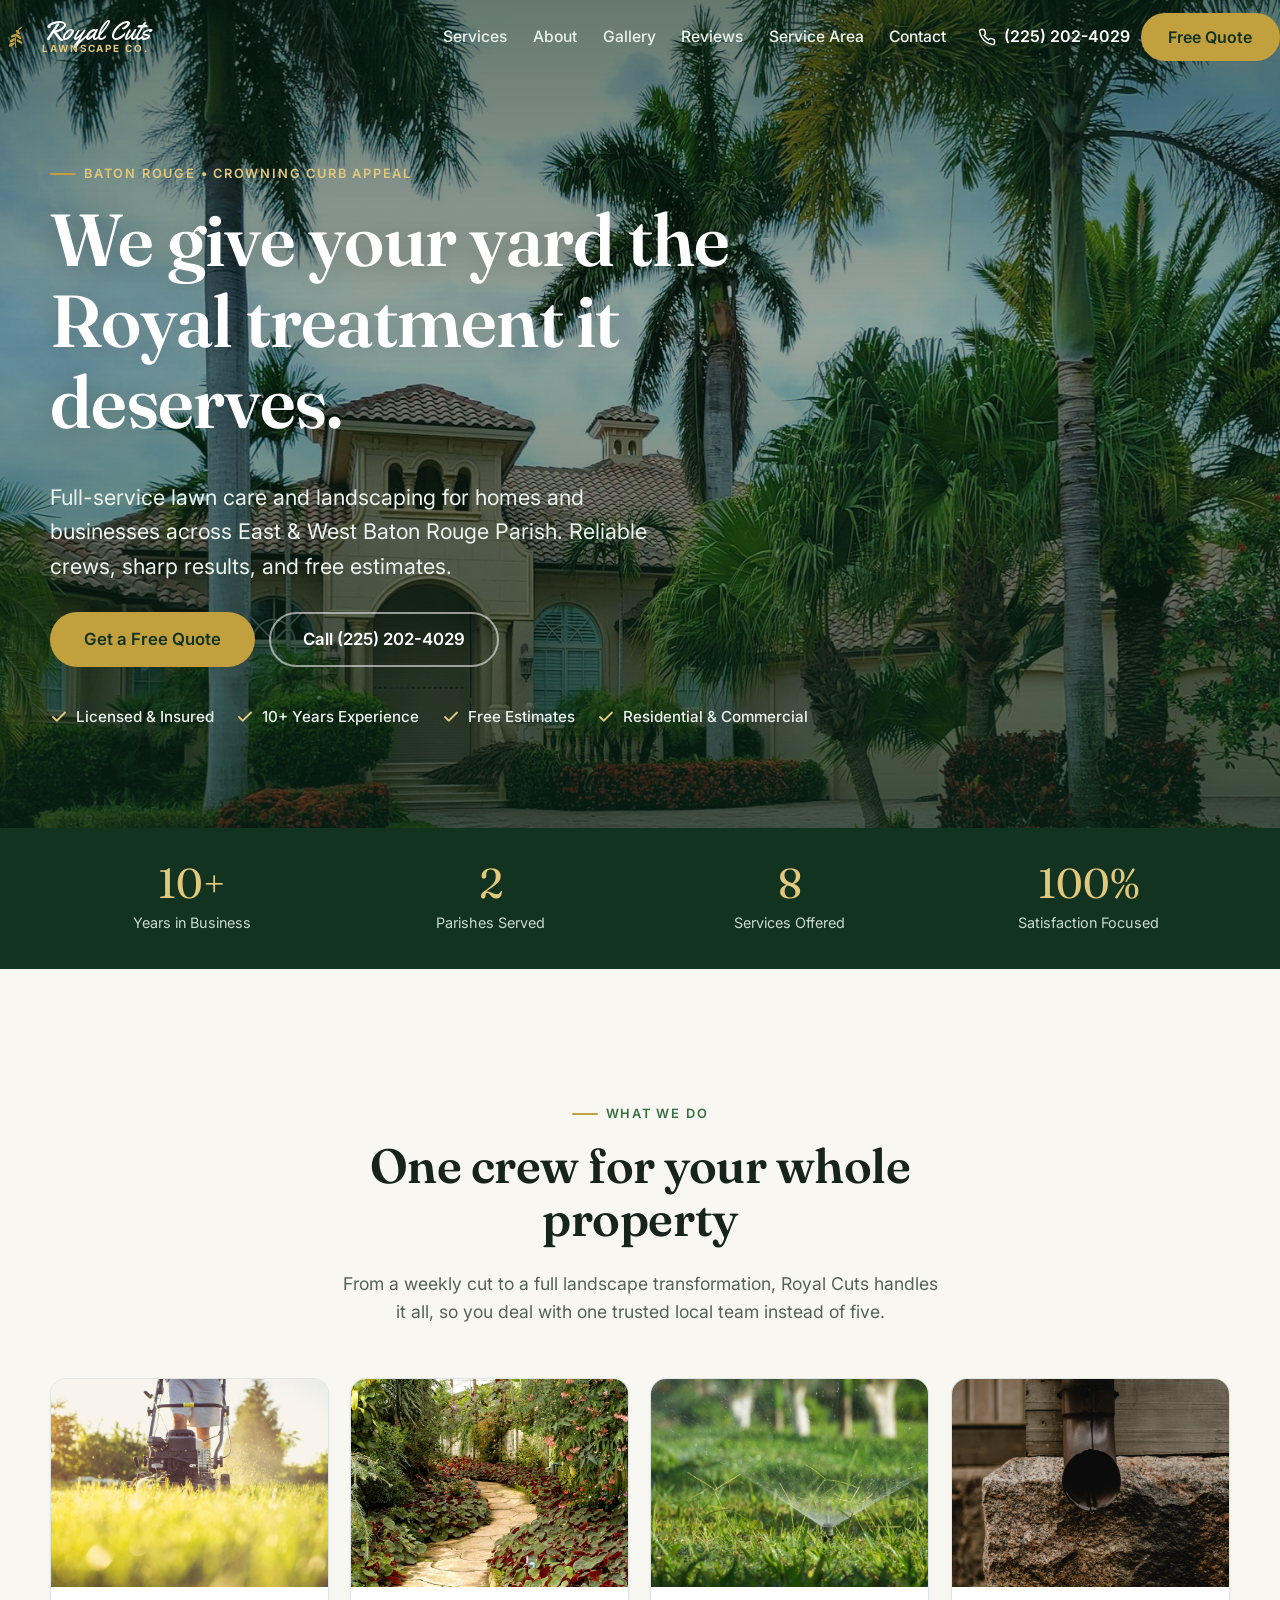
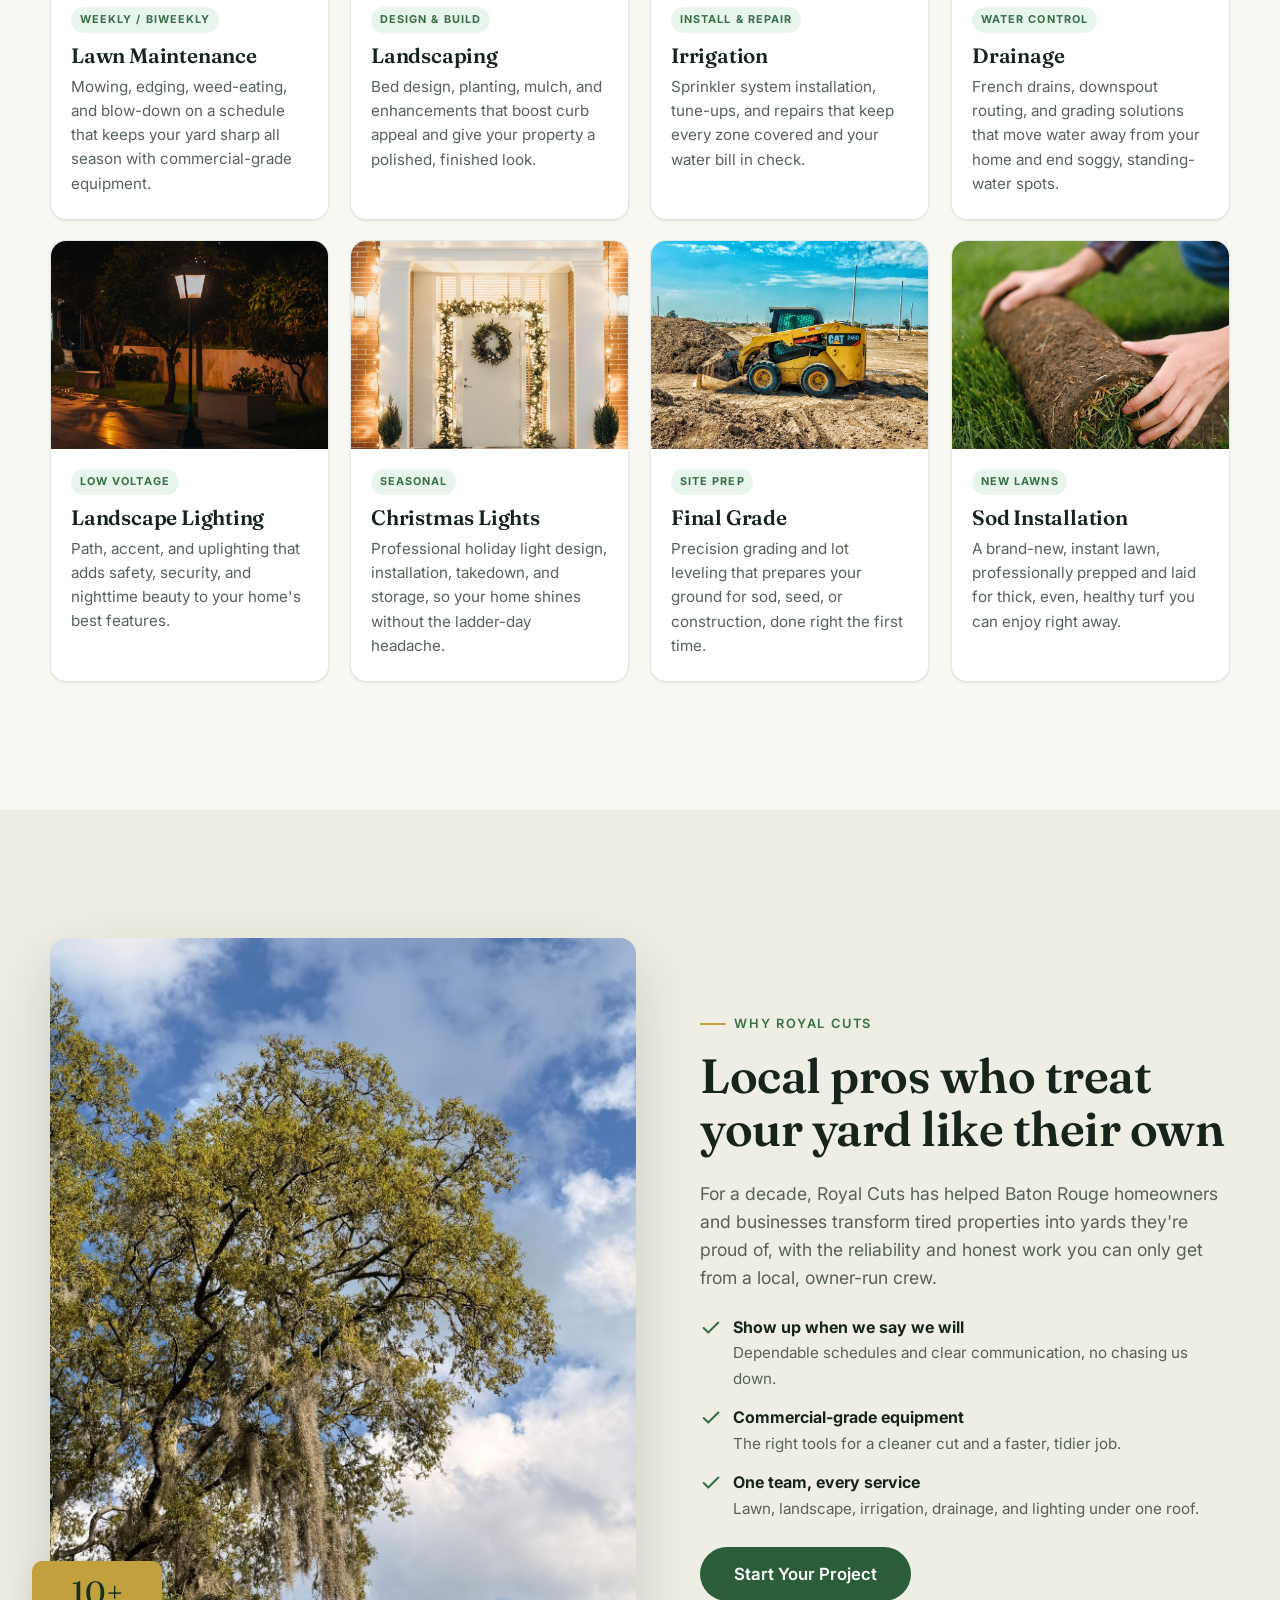
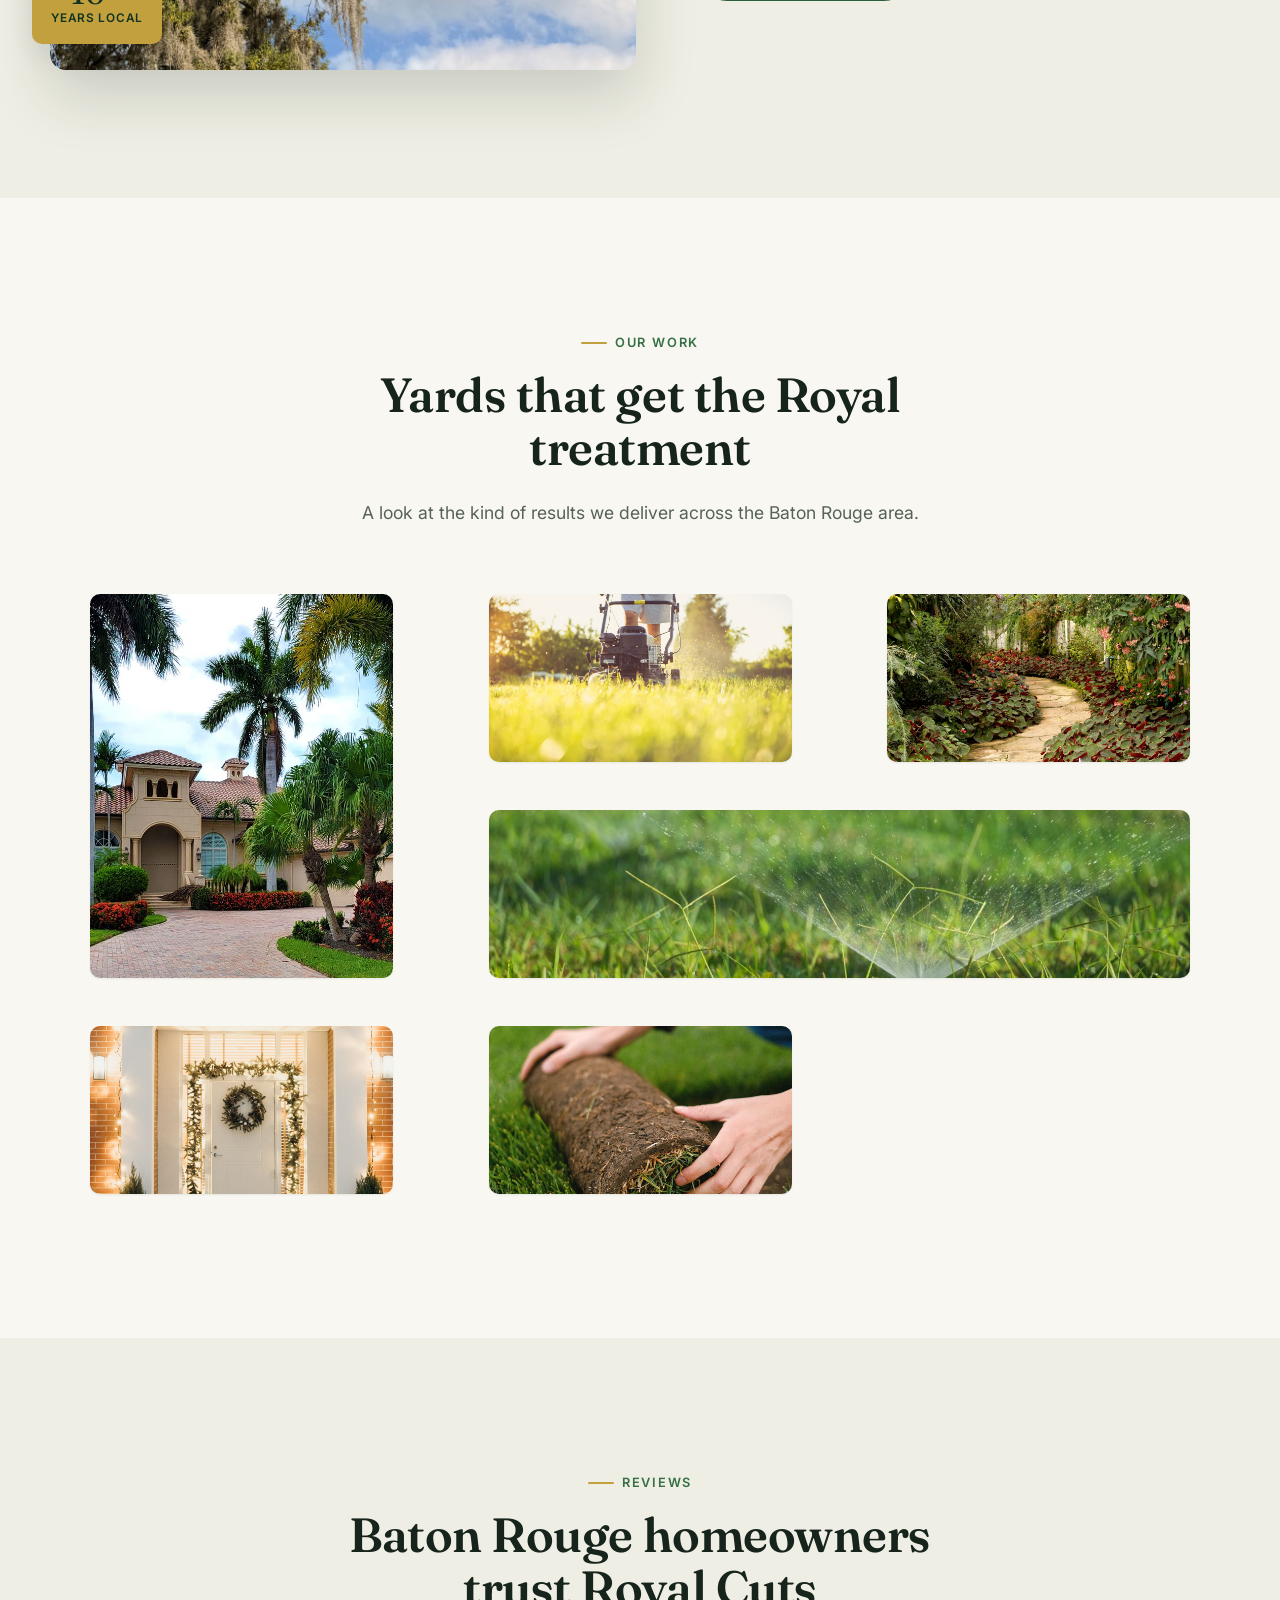
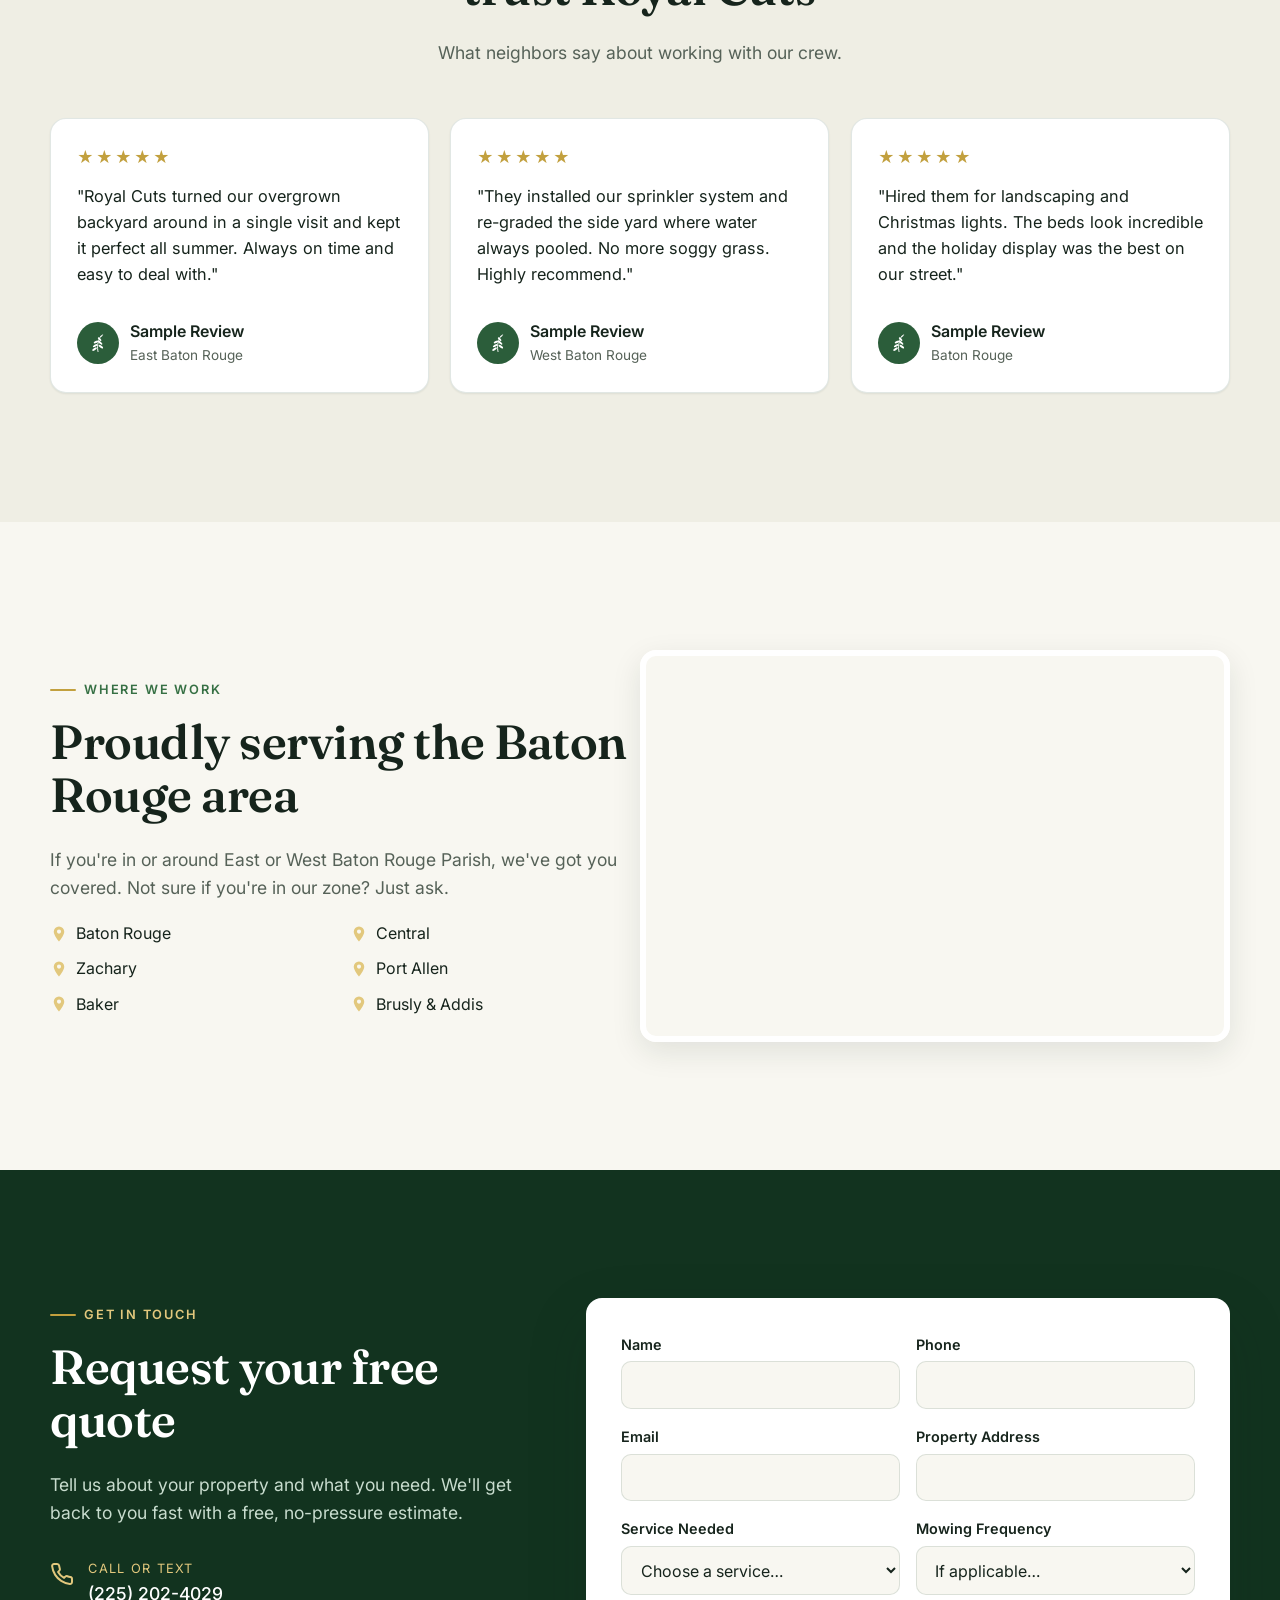
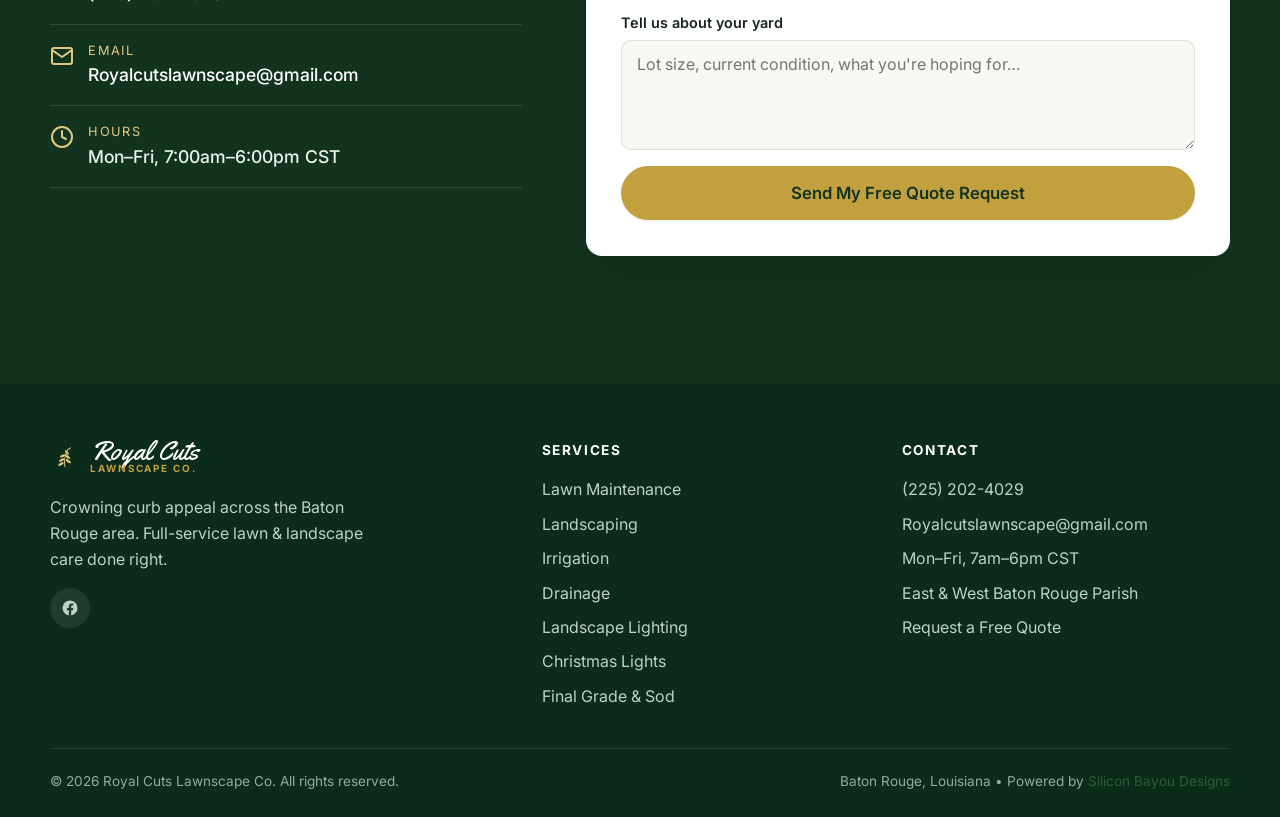
==== commit 9f9cec11: "Link Facebook, route quote form + email to Gmail, add Silicon Bayou credit - Footer Facebook logo no" ====
--- a/index.html
+++ b/index.html
@@ -3,394 +3,390 @@
 <head>
 <meta charset="utf-8">
 <meta name="viewport" content="width=device-width, initial-scale=1">
-<title>Royal Cuts Lawn Care</title>
-<meta name="description" content="">
-<meta name="author" content="">
-
-<!-- Favicons
-    ================================================== -->
-<link rel="shortcut icon" href="img/favicon.ico" type="image/x-icon">
-<link rel="apple-touch-icon" href="img/apple-touch-icon.png">
-<link rel="apple-touch-icon" sizes="72x72" href="img/apple-touch-icon-72x72.png">
-<link rel="apple-touch-icon" sizes="114x114" href="img/apple-touch-icon-114x114.png">
-
-<!-- Bootstrap -->
-<link rel="stylesheet" type="text/css"  href="css/bootstrap.css">
-<link rel="stylesheet" type="text/css" href="fonts/font-awesome/css/font-awesome.css">
-
-<!-- Slider
-    ================================================== -->
-<link href="css/owl.carousel.css" rel="stylesheet" media="screen">
-<link href="css/owl.theme.css" rel="stylesheet" media="screen">
-
-<!-- Stylesheet
-    ================================================== -->
-<link rel="stylesheet" type="text/css" href="css/style.css">
-<link rel="stylesheet" type="text/css" href="css/nivo-lightbox/nivo-lightbox.css">
-<link rel="stylesheet" type="text/css" href="css/nivo-lightbox/default.css">
-<link href="https://fonts.googleapis.com/css?family=Open+Sans:300,400,600,700" rel="stylesheet">
-
-<!-- HTML5 shim and Respond.js for IE8 support of HTML5 elements and media queries -->
-<!-- WARNING: Respond.js doesn't work if you view the page via file:// -->
-<!--[if lt IE 9]>
-      <script src="https://oss.maxcdn.com/html5shiv/3.7.2/html5shiv.min.js"></script>
-      <script src="https://oss.maxcdn.com/respond/1.4.2/respond.min.js"></script>
-    <![endif]-->
+<script>document.documentElement.classList.add('js');</script>
+<title>Royal Cuts Lawnscape Co. | Lawn & Landscaping in Baton Rouge, LA</title>
+<meta name="description" content="Royal Cuts Lawnscape Co. — Crowning Curb Appeal. Full-service lawn maintenance, landscaping, irrigation, drainage, lighting & sod across East & West Baton Rouge Parish. Free estimates: (225) 202-4029.">
+<link rel="canonical" href="https://royalcutslc.com/">
+<meta name="theme-color" content="#0f3d24">
+
+<!-- Open Graph / social -->
+<meta property="og:type" content="website">
+<meta property="og:site_name" content="Royal Cuts Lawnscape Co.">
+<meta property="og:title" content="Royal Cuts Lawnscape Co. | Baton Rouge Lawn & Landscaping">
+<meta property="og:description" content="Crowning Curb Appeal. Lawn care, landscaping, irrigation, drainage, lighting & sod in the Baton Rouge area.">
+<meta property="og:url" content="https://royalcutslc.com/">
+<meta property="og:image" content="https://royalcutslc.com/img/hero.jpg">
+<meta name="twitter:card" content="summary_large_image">
+
+<link rel="icon" href="img/favicon.svg" type="image/svg+xml">
+<link rel="apple-touch-icon" href="img/favicon.svg">
+
+<link rel="preconnect" href="https://fonts.googleapis.com">
+<link rel="preconnect" href="https://fonts.gstatic.com" crossorigin>
+<link href="https://fonts.googleapis.com/css2?family=Fraunces:opsz,wght@9..144,500;9..144,600&family=Inter:wght@400;500;600;700&family=Yellowtail&display=swap" rel="stylesheet">
+<link rel="stylesheet" href="css/styles.css">
+
+<script type="application/ld+json">
+{
+  "@context": "https://schema.org",
+  "@type": "LandscapingBusiness",
+  "name": "Royal Cuts Lawnscape Co.",
+  "image": "https://royalcutslc.com/img/hero.jpg",
+  "url": "https://royalcutslc.com/",
+  "telephone": "+1-225-202-4029",
+  "email": "Royalcutslawnscape@gmail.com",
+  "priceRange": "$$",
+  "slogan": "Crowning Curb Appeal.",
+  "areaServed": [
+    { "@type": "AdministrativeArea", "name": "East Baton Rouge Parish, LA" },
+    { "@type": "AdministrativeArea", "name": "West Baton Rouge Parish, LA" }
+  ],
+  "address": { "@type": "PostalAddress", "addressLocality": "Baton Rouge", "addressRegion": "LA", "addressCountry": "US" },
+  "openingHoursSpecification": [{
+    "@type": "OpeningHoursSpecification",
+    "dayOfWeek": ["Monday","Tuesday","Wednesday","Thursday","Friday"],
+    "opens": "07:00", "closes": "18:00"
+  }],
+  "hasOfferCatalog": {
+    "@type": "OfferCatalog",
+    "name": "Lawn & Landscape Services",
+    "itemListElement": [
+      { "@type": "Offer", "itemOffered": { "@type": "Service", "name": "Lawn Maintenance" } },
+      { "@type": "Offer", "itemOffered": { "@type": "Service", "name": "Landscaping" } },
+      { "@type": "Offer", "itemOffered": { "@type": "Service", "name": "Irrigation" } },
+      { "@type": "Offer", "itemOffered": { "@type": "Service", "name": "Drainage" } },
+      { "@type": "Offer", "itemOffered": { "@type": "Service", "name": "Landscape Lighting" } },
+      { "@type": "Offer", "itemOffered": { "@type": "Service", "name": "Christmas Lights" } },
+      { "@type": "Offer", "itemOffered": { "@type": "Service", "name": "Final Grade" } },
+      { "@type": "Offer", "itemOffered": { "@type": "Service", "name": "Sod Installation" } }
+    ]
+  }
+}
+</script>
 </head>
-<body id="page-top" data-spy="scroll" data-target=".navbar-fixed-top">
-<!-- Navigation
-    ==========================================-->
-<nav id="menu" class="navbar navbar-default navbar-fixed-top">
-  <div class="container"> 
-    <!-- Brand and toggle get grouped for better mobile display -->
-    <div class="navbar-header">
-      <button type="button" class="navbar-toggle collapsed" data-toggle="collapse" data-target="#bs-example-navbar-collapse-1"> <span class="sr-only">Toggle navigation</span> <span class="icon-bar"></span> <span class="icon-bar"></span> <span class="icon-bar"></span> </button>
-      <a class="navbar-brand page-scroll" href="#page-top"><img class="logo"src="./fonts/logo.png">Royal Cuts Lawn Care</a> </div>
-    
-    <!-- Collect the nav links, forms, and other content for toggling -->
-    <div class="collapse navbar-collapse" id="bs-example-navbar-collapse-1">
-      <ul class="nav navbar-nav navbar-right">
-        <li><a href="#about" class="page-scroll">About</a></li>
-        <li><a href="#services" class="page-scroll">Services</a></li>
-        <li><a href="#portfolio" class="page-scroll">Gallery</a></li>
-        <li><a href="#testimonials" class="page-scroll">Testimonials</a></li>
-        <li><a href="#contact" class="page-scroll">Contact</a></li>
+<body>
+<a class="skip-link" href="#main">Skip to content</a>
+
+<header class="site-header" id="site-header">
+  <div class="container header-inner">
+    <a class="brand" href="#home" aria-label="Royal Cuts Lawnscape Co. home">
+      <svg class="mark" viewBox="0 0 64 64" aria-hidden="true"><g fill="none" stroke="currentColor" stroke-width="2.1" stroke-linecap="round"><path d="M32 53 C 29.5 43 30.5 28 39 15"/></g><g fill="currentColor"><ellipse cx="23.5" cy="47" rx="6.6" ry="2.7" transform="rotate(-32 23.5 47)"/><ellipse cx="39" cy="41" rx="6.6" ry="2.7" transform="rotate(34 39 41)"/><ellipse cx="25" cy="38.5" rx="6.4" ry="2.6" transform="rotate(-28 25 38.5)"/><ellipse cx="37.5" cy="31.5" rx="6.4" ry="2.6" transform="rotate(40 37.5 31.5)"/><ellipse cx="27" cy="29.5" rx="6" ry="2.5" transform="rotate(-22 27 29.5)"/><ellipse cx="36" cy="22.5" rx="5.8" ry="2.4" transform="rotate(46 36 22.5)"/><path d="M39 15 C 41 12 43.5 11.5 45 10 C 44 12.5 43 15 40.5 17 Z"/></g></svg>
+      <span class="brand-text"><span class="brand-name">Royal Cuts</span><span class="brand-sub">Lawnscape Co.</span></span>
+    </a>
+    <nav class="nav" id="nav">
+      <ul class="nav-links">
+        <li><a href="#services">Services</a></li>
+        <li><a href="#about">About</a></li>
+        <li><a href="#gallery">Gallery</a></li>
+        <li><a href="#reviews">Reviews</a></li>
+        <li><a href="#area">Service Area</a></li>
+        <li><a href="#contact">Contact</a></li>
       </ul>
-    </div>
-    <!-- /.navbar-collapse --> 
-  </div>
-  <!-- /.container-fluid --> 
-</nav>
-<!-- Header -->
-<header id="header">
-  <div class="intro">
-    <div class="overlay">
-      <div class="container">
-        <div class="row">
-          <div class="col-md-8 col-md-offset-2 intro-text">
-            <img src="./fonts/logo.png" class="intro-logo">
-            <h1>Royal Cuts Lawn Care, LLC</h1>
-            <p>We give your yard the Royal treatment it deserves.</p>
-            <a href="#about" class="btn btn-custom btn-lg page-scroll">More Info</a> </div>
+      <div class="header-cta">
+        <a class="header-phone" href="tel:+12252024029" aria-label="Call Royal Cuts">
+          <svg viewBox="0 0 24 24" width="18" fill="none" stroke="currentColor" stroke-width="2" stroke-linecap="round" stroke-linejoin="round" aria-hidden="true"><path d="M22 16.92v3a2 2 0 0 1-2.18 2 19.79 19.79 0 0 1-8.63-3.07 19.5 19.5 0 0 1-6-6 19.79 19.79 0 0 1-3.07-8.67A2 2 0 0 1 4.11 2h3a2 2 0 0 1 2 1.72c.13.96.36 1.9.7 2.81a2 2 0 0 1-.45 2.11L8.09 9.91a16 16 0 0 0 6 6l1.27-1.27a2 2 0 0 1 2.11-.45c.9.34 1.85.57 2.81.7A2 2 0 0 1 22 16.92z"/></svg>
+          (225) 202-4029
+        </a>
+        <a class="btn btn--primary" href="#contact">Free Quote</a>
+      </div>
+      <button class="nav-toggle" id="nav-toggle" aria-label="Toggle menu" aria-expanded="false" aria-controls="nav"><span></span><span></span><span></span></button>
+    </nav>
+  </div>
+</header>
+
+<main id="main">
+
+<!-- HERO -->
+<section class="hero" id="home">
+  <div class="hero-media">
+    <!-- To use a background video later, drop img/hero.mp4 in and swap this <img> for a <video> (see README). -->
+    <img src="img/hero.jpg" alt="Manicured Baton Rouge lawn and landscaped beds at golden hour" fetchpriority="high">
+  </div>
+  <div class="container hero-inner">
+    <span class="eyebrow" style="color:var(--gold-300)">Baton Rouge &bull; Crowning Curb Appeal</span>
+    <h1>We give your yard the Royal treatment it deserves.</h1>
+    <p>Full-service lawn care and landscaping for homes and businesses across East &amp; West Baton Rouge Parish. Reliable crews, sharp results, and free estimates.</p>
+    <div class="hero-actions">
+      <a class="btn btn--primary btn--lg" href="#contact">Get a Free Quote</a>
+      <a class="btn btn--ghost btn--lg" href="tel:+12252024029">Call (225) 202-4029</a>
+    </div>
+    <ul class="hero-chips">
+      <li><svg viewBox="0 0 24 24" fill="none" stroke="currentColor" stroke-width="2.4" stroke-linecap="round" stroke-linejoin="round" aria-hidden="true"><polyline points="20 6 9 17 4 12"/></svg> Licensed &amp; Insured</li>
+      <li><svg viewBox="0 0 24 24" fill="none" stroke="currentColor" stroke-width="2.4" stroke-linecap="round" stroke-linejoin="round" aria-hidden="true"><polyline points="20 6 9 17 4 12"/></svg> 10+ Years Experience</li>
+      <li><svg viewBox="0 0 24 24" fill="none" stroke="currentColor" stroke-width="2.4" stroke-linecap="round" stroke-linejoin="round" aria-hidden="true"><polyline points="20 6 9 17 4 12"/></svg> Free Estimates</li>
+      <li><svg viewBox="0 0 24 24" fill="none" stroke="currentColor" stroke-width="2.4" stroke-linecap="round" stroke-linejoin="round" aria-hidden="true"><polyline points="20 6 9 17 4 12"/></svg> Residential &amp; Commercial</li>
+    </ul>
+  </div>
+</section>
+
+<!-- TRUST BAR -->
+<section class="trust">
+  <div class="container trust-grid">
+    <div class="trust-stat"><div class="num" data-target="10" data-suffix="+">10+</div><div class="label">Years in Business</div></div>
+    <div class="trust-stat"><div class="num" data-target="2" data-suffix="">2</div><div class="label">Parishes Served</div></div>
+    <div class="trust-stat"><div class="num" data-target="8" data-suffix="">8</div><div class="label">Services Offered</div></div>
+    <div class="trust-stat"><div class="num" data-target="100" data-suffix="%">100%</div><div class="label">Satisfaction Focused</div></div>
+  </div>
+</section>
+
+<!-- SERVICES -->
+<section class="section" id="services">
+  <div class="container">
+    <div class="section-head center reveal">
+      <span class="eyebrow">What We Do</span>
+      <h2>One crew for your whole property</h2>
+      <p class="lead">From a weekly cut to a full landscape transformation, Royal Cuts handles it all, so you deal with one trusted local team instead of five.</p>
+    </div>
+    <div class="svc-grid" data-stagger>
+      <article class="svc-card reveal">
+        <div class="svc-thumb"><img src="img/services/lawn.jpg" alt="Freshly mowed lawn with clean stripes" loading="lazy"></div>
+        <div class="svc-body"><span class="svc-tag">Weekly / Biweekly</span><h3>Lawn Maintenance</h3><p>Mowing, edging, weed-eating, and blow-down on a schedule that keeps your yard sharp all season with commercial-grade equipment.</p></div>
+      </article>
+      <article class="svc-card reveal">
+        <div class="svc-thumb"><img src="img/services/landscaping.jpg" alt="Lush landscaped garden beds and pathway" loading="lazy"></div>
+        <div class="svc-body"><span class="svc-tag">Design &amp; Build</span><h3>Landscaping</h3><p>Bed design, planting, mulch, and enhancements that boost curb appeal and give your property a polished, finished look.</p></div>
+      </article>
+      <article class="svc-card reveal">
+        <div class="svc-thumb"><img src="img/services/irrigation.jpg" alt="Lawn sprinkler watering green grass" loading="lazy"></div>
+        <div class="svc-body"><span class="svc-tag">Install &amp; Repair</span><h3>Irrigation</h3><p>Sprinkler system installation, tune-ups, and repairs that keep every zone covered and your water bill in check.</p></div>
+      </article>
+      <article class="svc-card reveal">
+        <div class="svc-thumb"><img src="img/services/drainage.jpg" alt="Yard drainage and water management" loading="lazy"></div>
+        <div class="svc-body"><span class="svc-tag">Water Control</span><h3>Drainage</h3><p>French drains, downspout routing, and grading solutions that move water away from your home and end soggy, standing-water spots.</p></div>
+      </article>
+      <article class="svc-card reveal">
+        <div class="svc-thumb"><img src="img/services/lighting.jpg" alt="Landscape lighting along a walkway at night" loading="lazy"></div>
+        <div class="svc-body"><span class="svc-tag">Low Voltage</span><h3>Landscape Lighting</h3><p>Path, accent, and uplighting that adds safety, security, and nighttime beauty to your home's best features.</p></div>
+      </article>
+      <article class="svc-card reveal">
+        <div class="svc-thumb"><img src="img/services/christmas.jpg" alt="Home decorated with warm Christmas lights" loading="lazy"></div>
+        <div class="svc-body"><span class="svc-tag">Seasonal</span><h3>Christmas Lights</h3><p>Professional holiday light design, installation, takedown, and storage, so your home shines without the ladder-day headache.</p></div>
+      </article>
+      <article class="svc-card reveal">
+        <div class="svc-thumb"><img src="img/services/grade.jpg" alt="Skid steer performing final grade on a lot" loading="lazy"></div>
+        <div class="svc-body"><span class="svc-tag">Site Prep</span><h3>Final Grade</h3><p>Precision grading and lot leveling that prepares your ground for sod, seed, or construction, done right the first time.</p></div>
+      </article>
+      <article class="svc-card reveal">
+        <div class="svc-thumb"><img src="img/services/sod.jpg" alt="Fresh sod being installed on prepared soil" loading="lazy"></div>
+        <div class="svc-body"><span class="svc-tag">New Lawns</span><h3>Sod Installation</h3><p>A brand-new, instant lawn, professionally prepped and laid for thick, even, healthy turf you can enjoy right away.</p></div>
+      </article>
+    </div>
+  </div>
+</section>
+
+<!-- ABOUT -->
+<section class="section section--tint" id="about">
+  <div class="container about-grid">
+    <div class="about-media reveal">
+      <img src="img/about-oak.jpg" alt="Southern live oak draped in Spanish moss in the Baton Rouge area">
+      <div class="about-badge"><div class="b-num">10+</div><div class="b-label">Years Local</div></div>
+    </div>
+    <div class="reveal">
+      <span class="eyebrow">Why Royal Cuts</span>
+      <h2>Local pros who treat your yard like their own</h2>
+      <p class="lead">For a decade, Royal Cuts has helped Baton Rouge homeowners and businesses transform tired properties into yards they're proud of, with the reliability and honest work you can only get from a local, owner-run crew.</p>
+      <ul class="feature-list">
+        <li><svg viewBox="0 0 24 24" fill="none" stroke="currentColor" stroke-width="2.2" stroke-linecap="round" stroke-linejoin="round" aria-hidden="true"><polyline points="20 6 9 17 4 12"/></svg><div><strong>Show up when we say we will</strong><span>Dependable schedules and clear communication, no chasing us down.</span></div></li>
+        <li><svg viewBox="0 0 24 24" fill="none" stroke="currentColor" stroke-width="2.2" stroke-linecap="round" stroke-linejoin="round" aria-hidden="true"><polyline points="20 6 9 17 4 12"/></svg><div><strong>Commercial-grade equipment</strong><span>The right tools for a cleaner cut and a faster, tidier job.</span></div></li>
+        <li><svg viewBox="0 0 24 24" fill="none" stroke="currentColor" stroke-width="2.2" stroke-linecap="round" stroke-linejoin="round" aria-hidden="true"><polyline points="20 6 9 17 4 12"/></svg><div><strong>One team, every service</strong><span>Lawn, landscape, irrigation, drainage, and lighting under one roof.</span></div></li>
+      </ul>
+      <a class="btn btn--green btn--lg" href="#contact" style="margin-top:1.6rem">Start Your Project</a>
+    </div>
+  </div>
+</section>
+
+<!-- GALLERY -->
+<section class="section" id="gallery">
+  <div class="container">
+    <div class="section-head center reveal">
+      <span class="eyebrow">Our Work</span>
+      <h2>Yards that get the Royal treatment</h2>
+      <p class="lead">A look at the kind of results we deliver across the Baton Rouge area. <!-- TODO(Randall): swap these for real photos of your own jobs for maximum impact. --></p>
+    </div>
+    <div class="gallery-grid" data-stagger>
+      <figure class="gallery-item reveal" data-full="img/gallery/g1-curb.jpg"><img src="img/gallery/g1-curb.jpg" alt="Manicured front-yard landscaping and curb appeal" loading="lazy"><figcaption class="gallery-cap">Curb Appeal</figcaption></figure>
+      <figure class="gallery-item reveal" data-full="img/gallery/g2-mowing.jpg"><img src="img/gallery/g2-mowing.jpg" alt="Fresh lawn maintenance and mowing" loading="lazy"><figcaption class="gallery-cap">Lawn Maintenance</figcaption></figure>
+      <figure class="gallery-item reveal" data-full="img/gallery/g3-beds.jpg"><img src="img/gallery/g3-beds.jpg" alt="Landscaped garden beds and planting" loading="lazy"><figcaption class="gallery-cap">Landscaping</figcaption></figure>
+      <figure class="gallery-item reveal" data-full="img/gallery/g4-irrigation.jpg"><img src="img/gallery/g4-irrigation.jpg" alt="Irrigation sprinkler system in action" loading="lazy"><figcaption class="gallery-cap">Irrigation</figcaption></figure>
+      <figure class="gallery-item reveal" data-full="img/gallery/g5-christmas.jpg"><img src="img/gallery/g5-christmas.jpg" alt="Holiday Christmas light installation" loading="lazy"><figcaption class="gallery-cap">Christmas Lights</figcaption></figure>
+      <figure class="gallery-item reveal" data-full="img/gallery/g6-sod.jpg"><img src="img/gallery/g6-sod.jpg" alt="Fresh sod installation" loading="lazy"><figcaption class="gallery-cap">Sod Installation</figcaption></figure>
+    </div>
+  </div>
+</section>
+
+<!-- REVIEWS -->
+<section class="section section--tint" id="reviews">
+  <div class="container">
+    <div class="section-head center reveal">
+      <span class="eyebrow">Reviews</span>
+      <h2>Baton Rouge homeowners trust Royal Cuts</h2>
+      <p class="lead"><!-- TODO(Randall): replace the sample reviews below with real Google reviews before launch. See README. -->What neighbors say about working with our crew.</p>
+    </div>
+    <div class="reviews-grid" data-stagger>
+      <article class="review-card reveal">
+        <div class="stars" aria-label="5 out of 5 stars">&#9733;&#9733;&#9733;&#9733;&#9733;</div>
+        <p>"Royal Cuts turned our overgrown backyard around in a single visit and kept it perfect all summer. Always on time and easy to deal with."</p>
+        <div class="review-who"><span class="avatar" aria-hidden="true"><svg viewBox="0 0 64 64" width="26"><g fill="none" stroke="currentColor" stroke-width="2.4" stroke-linecap="round"><path d="M32 53 C 29.5 43 30.5 28 39 15"/></g><g fill="currentColor"><ellipse cx="23.5" cy="47" rx="6.6" ry="2.7" transform="rotate(-32 23.5 47)"/><ellipse cx="39" cy="41" rx="6.6" ry="2.7" transform="rotate(34 39 41)"/><ellipse cx="25" cy="38.5" rx="6.4" ry="2.6" transform="rotate(-28 25 38.5)"/><ellipse cx="37.5" cy="31.5" rx="6.4" ry="2.6" transform="rotate(40 37.5 31.5)"/><ellipse cx="27" cy="29.5" rx="6" ry="2.5" transform="rotate(-22 27 29.5)"/><ellipse cx="36" cy="22.5" rx="5.8" ry="2.4" transform="rotate(46 36 22.5)"/><path d="M39 15 C 41 12 43.5 11.5 45 10 C 44 12.5 43 15 40.5 17 Z"/></g></svg></span><div><div class="name">Sample Review</div><div class="place">East Baton Rouge</div></div></div>
+      </article>
+      <article class="review-card reveal">
+        <div class="stars" aria-label="5 out of 5 stars">&#9733;&#9733;&#9733;&#9733;&#9733;</div>
+        <p>"They installed our sprinkler system and re-graded the side yard where water always pooled. No more soggy grass. Highly recommend."</p>
+        <div class="review-who"><span class="avatar" aria-hidden="true"><svg viewBox="0 0 64 64" width="26"><g fill="none" stroke="currentColor" stroke-width="2.4" stroke-linecap="round"><path d="M32 53 C 29.5 43 30.5 28 39 15"/></g><g fill="currentColor"><ellipse cx="23.5" cy="47" rx="6.6" ry="2.7" transform="rotate(-32 23.5 47)"/><ellipse cx="39" cy="41" rx="6.6" ry="2.7" transform="rotate(34 39 41)"/><ellipse cx="25" cy="38.5" rx="6.4" ry="2.6" transform="rotate(-28 25 38.5)"/><ellipse cx="37.5" cy="31.5" rx="6.4" ry="2.6" transform="rotate(40 37.5 31.5)"/><ellipse cx="27" cy="29.5" rx="6" ry="2.5" transform="rotate(-22 27 29.5)"/><ellipse cx="36" cy="22.5" rx="5.8" ry="2.4" transform="rotate(46 36 22.5)"/><path d="M39 15 C 41 12 43.5 11.5 45 10 C 44 12.5 43 15 40.5 17 Z"/></g></svg></span><div><div class="name">Sample Review</div><div class="place">West Baton Rouge</div></div></div>
+      </article>
+      <article class="review-card reveal">
+        <div class="stars" aria-label="5 out of 5 stars">&#9733;&#9733;&#9733;&#9733;&#9733;</div>
+        <p>"Hired them for landscaping and Christmas lights. The beds look incredible and the holiday display was the best on our street."</p>
+        <div class="review-who"><span class="avatar" aria-hidden="true"><svg viewBox="0 0 64 64" width="26"><g fill="none" stroke="currentColor" stroke-width="2.4" stroke-linecap="round"><path d="M32 53 C 29.5 43 30.5 28 39 15"/></g><g fill="currentColor"><ellipse cx="23.5" cy="47" rx="6.6" ry="2.7" transform="rotate(-32 23.5 47)"/><ellipse cx="39" cy="41" rx="6.6" ry="2.7" transform="rotate(34 39 41)"/><ellipse cx="25" cy="38.5" rx="6.4" ry="2.6" transform="rotate(-28 25 38.5)"/><ellipse cx="37.5" cy="31.5" rx="6.4" ry="2.6" transform="rotate(40 37.5 31.5)"/><ellipse cx="27" cy="29.5" rx="6" ry="2.5" transform="rotate(-22 27 29.5)"/><ellipse cx="36" cy="22.5" rx="5.8" ry="2.4" transform="rotate(46 36 22.5)"/><path d="M39 15 C 41 12 43.5 11.5 45 10 C 44 12.5 43 15 40.5 17 Z"/></g></svg></span><div><div class="name">Sample Review</div><div class="place">Baton Rouge</div></div></div>
+      </article>
+    </div>
+  </div>
+</section>
+
+<!-- SERVICE AREA -->
+<section class="section" id="area">
+  <div class="container area-grid">
+    <div class="reveal">
+      <span class="eyebrow">Where We Work</span>
+      <h2>Proudly serving the Baton Rouge area</h2>
+      <p class="lead">If you're in or around East or West Baton Rouge Parish, we've got you covered. Not sure if you're in our zone? Just ask.</p>
+      <ul class="area-list">
+        <li><svg viewBox="0 0 24 24" fill="currentColor" aria-hidden="true"><path d="M12 2a7 7 0 0 0-7 7c0 5 7 13 7 13s7-8 7-13a7 7 0 0 0-7-7zm0 9.5A2.5 2.5 0 1 1 12 6a2.5 2.5 0 0 1 0 5.5z"/></svg> Baton Rouge</li>
+        <li><svg viewBox="0 0 24 24" fill="currentColor" aria-hidden="true"><path d="M12 2a7 7 0 0 0-7 7c0 5 7 13 7 13s7-8 7-13a7 7 0 0 0-7-7zm0 9.5A2.5 2.5 0 1 1 12 6a2.5 2.5 0 0 1 0 5.5z"/></svg> Central</li>
+        <li><svg viewBox="0 0 24 24" fill="currentColor" aria-hidden="true"><path d="M12 2a7 7 0 0 0-7 7c0 5 7 13 7 13s7-8 7-13a7 7 0 0 0-7-7zm0 9.5A2.5 2.5 0 1 1 12 6a2.5 2.5 0 0 1 0 5.5z"/></svg> Zachary</li>
+        <li><svg viewBox="0 0 24 24" fill="currentColor" aria-hidden="true"><path d="M12 2a7 7 0 0 0-7 7c0 5 7 13 7 13s7-8 7-13a7 7 0 0 0-7-7zm0 9.5A2.5 2.5 0 1 1 12 6a2.5 2.5 0 0 1 0 5.5z"/></svg> Port Allen</li>
+        <li><svg viewBox="0 0 24 24" fill="currentColor" aria-hidden="true"><path d="M12 2a7 7 0 0 0-7 7c0 5 7 13 7 13s7-8 7-13a7 7 0 0 0-7-7zm0 9.5A2.5 2.5 0 1 1 12 6a2.5 2.5 0 0 1 0 5.5z"/></svg> Baker</li>
+        <li><svg viewBox="0 0 24 24" fill="currentColor" aria-hidden="true"><path d="M12 2a7 7 0 0 0-7 7c0 5 7 13 7 13s7-8 7-13a7 7 0 0 0-7-7zm0 9.5A2.5 2.5 0 1 1 12 6a2.5 2.5 0 0 1 0 5.5z"/></svg> Brusly &amp; Addis</li>
+      </ul>
+    </div>
+    <div class="map-embed reveal">
+      <iframe title="Royal Cuts service area map, Baton Rouge Louisiana" src="https://www.google.com/maps?q=Baton+Rouge,+LA&z=10&output=embed" loading="lazy" referrerpolicy="no-referrer-when-downgrade"></iframe>
+    </div>
+  </div>
+</section>
+
+<!-- CONTACT / QUOTE -->
+<section class="section section--dark" id="contact">
+  <div class="container contact-grid">
+    <div class="contact-info reveal">
+      <span class="eyebrow">Get In Touch</span>
+      <h2>Request your free quote</h2>
+      <p class="lead">Tell us about your property and what you need. We'll get back to you fast with a free, no-pressure estimate.</p>
+      <div class="info-item">
+        <svg viewBox="0 0 24 24" fill="none" stroke="currentColor" stroke-width="2" stroke-linecap="round" stroke-linejoin="round" aria-hidden="true"><path d="M22 16.92v3a2 2 0 0 1-2.18 2 19.79 19.79 0 0 1-8.63-3.07 19.5 19.5 0 0 1-6-6 19.79 19.79 0 0 1-3.07-8.67A2 2 0 0 1 4.11 2h3a2 2 0 0 1 2 1.72c.13.96.36 1.9.7 2.81a2 2 0 0 1-.45 2.11L8.09 9.91a16 16 0 0 0 6 6l1.27-1.27a2 2 0 0 1 2.11-.45c.9.34 1.85.57 2.81.7A2 2 0 0 1 22 16.92z"/></svg>
+        <div><div class="k">Call or Text</div><a class="v" href="tel:+12252024029">(225) 202-4029</a></div>
+      </div>
+      <div class="info-item">
+        <svg viewBox="0 0 24 24" fill="none" stroke="currentColor" stroke-width="2" stroke-linecap="round" stroke-linejoin="round" aria-hidden="true"><path d="M4 4h16c1.1 0 2 .9 2 2v12c0 1.1-.9 2-2 2H4c-1.1 0-2-.9-2-2V6c0-1.1.9-2 2-2z"/><polyline points="22,6 12,13 2,6"/></svg>
+        <div><div class="k">Email</div><a class="v" href="mailto:Royalcutslawnscape@gmail.com">Royalcutslawnscape@gmail.com</a></div>
+      </div>
+      <div class="info-item">
+        <svg viewBox="0 0 24 24" fill="none" stroke="currentColor" stroke-width="2" stroke-linecap="round" stroke-linejoin="round" aria-hidden="true"><circle cx="12" cy="12" r="10"/><polyline points="12 6 12 12 16 14"/></svg>
+        <div><div class="k">Hours</div><div class="v">Mon&ndash;Fri, 7:00am&ndash;6:00pm CST</div></div>
+      </div>
+    </div>
+
+    <form class="quote-form" id="quote-form" action="https://formsubmit.co/Royalcutslawnscape@gmail.com" method="POST">
+      <input type="hidden" name="_subject" value="New quote request from RoyalCutsLC.com">
+      <input type="hidden" name="_template" value="table">
+      <input type="hidden" name="_captcha" value="false">
+      <input type="text" name="_honey" class="hp" tabindex="-1" autocomplete="off" aria-hidden="true">
+
+      <div class="form-row">
+        <div class="field"><label for="name">Name</label><input id="name" name="name" type="text" required autocomplete="name"></div>
+        <div class="field"><label for="phone">Phone</label><input id="phone" name="phone" type="tel" required autocomplete="tel"></div>
+      </div>
+      <div class="form-row">
+        <div class="field"><label for="email">Email</label><input id="email" name="email" type="email" required autocomplete="email"></div>
+        <div class="field"><label for="address">Property Address</label><input id="address" name="address" type="text" autocomplete="street-address"></div>
+      </div>
+      <div class="form-row">
+        <div class="field">
+          <label for="service">Service Needed</label>
+          <select id="service" name="service" required>
+            <option value="" selected disabled>Choose a service&hellip;</option>
+            <option>Lawn Maintenance</option>
+            <option>Landscaping</option>
+            <option>Irrigation</option>
+            <option>Drainage</option>
+            <option>Landscape Lighting</option>
+            <option>Christmas Lights</option>
+            <option>Final Grade</option>
+            <option>Sod Installation</option>
+            <option>Multiple / Not Sure</option>
+          </select>
         </div>
-      </div>
-    </div>
-  </div>
-</header>
-<!-- About Section -->
-<div id="about">
+        <div class="field">
+          <label for="frequency">Mowing Frequency</label>
+          <select id="frequency" name="frequency">
+            <option value="" selected disabled>If applicable&hellip;</option>
+            <option>Weekly</option>
+            <option>Biweekly</option>
+            <option>One-time</option>
+            <option>Not applicable</option>
+          </select>
+        </div>
+      </div>
+      <div class="field"><label for="message">Tell us about your yard</label><textarea id="message" name="message" placeholder="Lot size, current condition, what you're hoping for&hellip;"></textarea></div>
+      <button class="btn btn--primary btn--lg btn--block" type="submit">Send My Free Quote Request</button>
+      <div class="form-status" id="form-status" role="status" aria-live="polite"></div>
+    </form>
+  </div>
+</section>
+
+</main>
+
+<!-- FOOTER -->
+<footer class="site-footer">
   <div class="container">
-    <div class="row">
-      <div class="col-xs-12 col-md-6">
-        <div class="about-text">
-          <h2>A bit about Us</h2>
-          <hr>
-          <p>Royal Cuts Lawn Care is a local business that offers year-round lawn care and landscaping services.</p>
-          <p>We have been delivering high quality lawn care services to residential and commercial customers in Baton Rouge for many years. With 10 years of experience and love for the industry, we've converted hundreds of yards into the highlight of the neigborhood. It is our goal to leave you with a yard to be proud of.</p>
-          <a href="#services" class="btn btn-custom btn-lg page-scroll">View All Services</a> </div>
-      </div>
-      <div class="col-xs-12 col-md-3">
-        <div class="about-media"> <img src="img/about-1.jpg" alt=" "> </div>
-        <div class="about-desc">
-          <h3>Garden Care</h3>
-          <p>Lorem ipsum dolor sit amet, consectetur adipiscing elit. Duis sed dapibus leo nec ornare diam sedasd commodo nibh ante facilisis.</p>
+    <div class="footer-grid">
+      <div class="footer-col">
+        <a class="brand" href="#home" aria-label="Royal Cuts Lawnscape Co. home">
+          <svg class="mark" viewBox="0 0 64 64" aria-hidden="true"><g fill="none" stroke="currentColor" stroke-width="2.1" stroke-linecap="round"><path d="M32 53 C 29.5 43 30.5 28 39 15"/></g><g fill="currentColor"><ellipse cx="23.5" cy="47" rx="6.6" ry="2.7" transform="rotate(-32 23.5 47)"/><ellipse cx="39" cy="41" rx="6.6" ry="2.7" transform="rotate(34 39 41)"/><ellipse cx="25" cy="38.5" rx="6.4" ry="2.6" transform="rotate(-28 25 38.5)"/><ellipse cx="37.5" cy="31.5" rx="6.4" ry="2.6" transform="rotate(40 37.5 31.5)"/><ellipse cx="27" cy="29.5" rx="6" ry="2.5" transform="rotate(-22 27 29.5)"/><ellipse cx="36" cy="22.5" rx="5.8" ry="2.4" transform="rotate(46 36 22.5)"/><path d="M39 15 C 41 12 43.5 11.5 45 10 C 44 12.5 43 15 40.5 17 Z"/></g></svg>
+          <span class="brand-text"><span class="brand-name">Royal Cuts</span><span class="brand-sub">Lawnscape Co.</span></span>
+        </a>
+        <p style="margin-top:1rem;max-width:34ch">Crowning curb appeal across the Baton Rouge area. Full-service lawn &amp; landscape care done right.</p>
+        <div class="social">
+          <a href="https://www.facebook.com/royalcuts.lc" target="_blank" rel="noopener" aria-label="Royal Cuts Lawnscape Co. on Facebook"><svg viewBox="0 0 24 24" fill="currentColor" aria-hidden="true"><path d="M22 12a10 10 0 1 0-11.56 9.88v-6.99H7.9V12h2.54V9.8c0-2.5 1.49-3.89 3.78-3.89 1.09 0 2.24.2 2.24.2v2.46h-1.26c-1.24 0-1.63.77-1.63 1.56V12h2.78l-.44 2.89h-2.34v6.99A10 10 0 0 0 22 12z"/></svg></a>
         </div>
       </div>
-      <div class="col-xs-12 col-md-3">
-        <div class="about-media"> <img src="img/about-2.jpg" alt=" "> </div>
-        <div class="about-desc">
-          <h3>Lawn Care</h3>
-          <p>Lorem ipsum dolor sit amet, consectetur adipiscing elit. Duis sed dapibus leo nec ornare diam sedasd commodo nibh ante.</p>
-        </div>
-      </div>
-    </div>
-  </div>
+      <div class="footer-col">
+        <h4>Services</h4>
+        <ul>
+          <li><a href="#services">Lawn Maintenance</a></li>
+          <li><a href="#services">Landscaping</a></li>
+          <li><a href="#services">Irrigation</a></li>
+          <li><a href="#services">Drainage</a></li>
+          <li><a href="#services">Landscape Lighting</a></li>
+          <li><a href="#services">Christmas Lights</a></li>
+          <li><a href="#services">Final Grade &amp; Sod</a></li>
+        </ul>
+      </div>
+      <div class="footer-col">
+        <h4>Contact</h4>
+        <ul>
+          <li><a href="tel:+12252024029">(225) 202-4029</a></li>
+          <li><a href="mailto:Royalcutslawnscape@gmail.com">Royalcutslawnscape@gmail.com</a></li>
+          <li>Mon&ndash;Fri, 7am&ndash;6pm CST</li>
+          <li>East &amp; West Baton Rouge Parish</li>
+          <li><a href="#contact">Request a Free Quote</a></li>
+        </ul>
+      </div>
+    </div>
+    <div class="footer-bottom">
+      <div>&copy; <span id="year">2026</span> Royal Cuts Lawnscape Co. All rights reserved.</div>
+      <div>Baton Rouge, Louisiana &bull; Powered by <a href="https://www.siliconbayoudesigns.com" target="_blank" rel="noopener">Silicon Bayou Designs</a></div>
+    </div>
+  </div>
+</footer>
+
+<!-- Lightbox -->
+<div class="lightbox" id="lightbox" role="dialog" aria-modal="true" aria-label="Image viewer">
+  <button class="lightbox-close" id="lb-close" aria-label="Close">&times;</button>
+  <button class="lightbox-nav prev" id="lb-prev" aria-label="Previous">&#8249;</button>
+  <img id="lb-img" src="" alt="">
+  <button class="lightbox-nav next" id="lb-next" aria-label="Next">&#8250;</button>
 </div>
-<!-- Services Section -->
-<div id="services">
-  <div class="container">
-    <div class="col-md-10 col-md-offset-1 section-title text-center">
-      <h2>Our Services</h2>
-      <hr>
-      <p>We offer the necessity services you need to make your property the highlight of the neighborhood.</p>
-    </div>
-    <div class="row">
-      <div class="col-md-3 text-center">
-        <div class="service-media"> <img src="img/services/service-1.jpg" alt=" "> </div>
-        <div class="service-desc">
-          <h3>Lawn Care</h3>
-          <p>We offer weekly and biweekly mowing services that include weed eating and edging along sidewalks, driveways, and flowerbeds, as well as blowing debris from all hard surfaces. We use commercial grade equipment to ensure the highest quality finish.</p>
-        </div>
-      </div>
-      <div class="col-md-3 text-center">
-        <div class="service-media"> <img src="img/services/service-2.jpg" alt=" "> </div>
-        <div class="service-desc">
-          <h3>Weed Control</h3>
-          <p>We spray weed killer in areas where weeds or grass is unwanted, such as driveway cracks and rocks beds, or along fence lines and around electrical equipment.</p>
-        </div>
-      </div>
-      <div class="col-md-3 text-center">
-        <div class="service-media"> <img src="img/services/service-3.jpg" alt=" "> </div>
-        <div class="service-desc">
-          <h3>Yard Clean Ups</h3>
-          <p>We offer seasonal leaf clean ups and debris clean up after bad weather.</p>
-        </div>
-      </div>
-      <div class="col-md-3 text-center">
-        <div class="service-media"> <img src="img/services/service-4.jpg" alt=" "> </div>
-        <div class="service-desc">
-          <h3>Landscape Services & Bed Enhancements</h3>
-          <p>Flower bed preparation, planting, mulch installation, and pre-emergent application for updated beautiful beds.<br>Make your property stand out with some fresh colorful mulch, straw, or softscape.</p>
-        </div>
-      </div>
-    </div>
-  </div>
-</div>
-<!-- Gallery Section -->
-<div id="portfolio">
-  <div class="container">
-    <div class="section-title text-center center">
-      <h2>Project Gallery</h2>
-      <hr>
-      <p>Lorem ipsum dolor sit amet, consectetur adipiscing elit duis sed dapibus leonec.</p>
-    </div>
-    <div class="categories">
-      <ul class="cat">
-        <li>
-          <ol class="type">
-            <li><a href="#" data-filter="*" class="active">All</a></li>
-            <li><a href="#" data-filter=".lawn">Lawn Care</a></li>
-            <li><a href="#" data-filter=".garden">Garden Care</a></li>
-            <li><a href="#" data-filter=".planting">Planting</a></li>
-          </ol>
-        </li>
-      </ul>
-      <div class="clearfix"></div>
-    </div>
-    <div class="row">
-      <div class="portfolio-items">
-        <div class="col-sm-6 col-md-4 lawn">
-          <div class="portfolio-item">
-            <div class="hover-bg"> <a href="img/portfolio/01-large.jpg" title="Project Title" data-lightbox-gallery="gallery1">
-              <div class="hover-text">
-                <h4>Lorem Ipsum</h4>
-              </div>
-              <img src="img/portfolio/01-small.jpg" class="img-responsive" alt="Project Title"> </a> </div>
-          </div>
-        </div>
-        <div class="col-sm-6 col-md-4 planting">
-          <div class="portfolio-item">
-            <div class="hover-bg"> <a href="img/portfolio/02-large.jpg" title="Project Title" data-lightbox-gallery="gallery1">
-              <div class="hover-text">
-                <h4>Adipiscing Elit</h4>
-              </div>
-              <img src="img/portfolio/02-small.jpg" class="img-responsive" alt="Project Title"> </a> </div>
-          </div>
-        </div>
-        <div class="col-sm-6 col-md-4 lawn">
-          <div class="portfolio-item">
-            <div class="hover-bg"> <a href="img/portfolio/03-large.jpg" title="Project Title" data-lightbox-gallery="gallery1">
-              <div class="hover-text">
-                <h4>Lorem Ipsum</h4>
-              </div>
-              <img src="img/portfolio/03-small.jpg" class="img-responsive" alt="Project Title"> </a> </div>
-          </div>
-        </div>
-        <div class="col-sm-6 col-md-4 lawn">
-          <div class="portfolio-item">
-            <div class="hover-bg"> <a href="img/portfolio/04-large.jpg" title="Project Title" data-lightbox-gallery="gallery1">
-              <div class="hover-text">
-                <h4>Lorem Ipsum</h4>
-              </div>
-              <img src="img/portfolio/04-small.jpg" class="img-responsive" alt="Project Title"> </a> </div>
-          </div>
-        </div>
-        <div class="col-sm-6 col-md-4 planting">
-          <div class="portfolio-item">
-            <div class="hover-bg"> <a href="img/portfolio/05-large.jpg" title="Project Title" data-lightbox-gallery="gallery1">
-              <div class="hover-text">
-                <h4>Adipiscing Elit</h4>
-              </div>
-              <img src="img/portfolio/05-small.jpg" class="img-responsive" alt="Project Title"> </a> </div>
-          </div>
-        </div>
-        <div class="col-sm-6 col-md-4 garden">
-          <div class="portfolio-item">
-            <div class="hover-bg"> <a href="img/portfolio/06-large.jpg" title="Project Title" data-lightbox-gallery="gallery1">
-              <div class="hover-text">
-                <h4>Dolor Sit</h4>
-              </div>
-              <img src="img/portfolio/06-small.jpg" class="img-responsive" alt="Project Title"> </a> </div>
-          </div>
-        </div>
-        <div class="col-sm-6 col-md-4 garden">
-          <div class="portfolio-item">
-            <div class="hover-bg"> <a href="img/portfolio/07-large.jpg" title="Project Title" data-lightbox-gallery="gallery1">
-              <div class="hover-text">
-                <h4>Dolor Sit</h4>
-              </div>
-              <img src="img/portfolio/07-small.jpg" class="img-responsive" alt="Project Title"> </a> </div>
-          </div>
-        </div>
-        <div class="col-sm-6 col-md-4 lawn">
-          <div class="portfolio-item">
-            <div class="hover-bg"> <a href="img/portfolio/08-large.jpg" title="Project Title" data-lightbox-gallery="gallery1">
-              <div class="hover-text">
-                <h4>Lorem Ipsum</h4>
-              </div>
-              <img src="img/portfolio/08-small.jpg" class="img-responsive" alt="Project Title"> </a> </div>
-          </div>
-        </div>
-        <div class="col-sm-6 col-md-4 planting">
-          <div class="portfolio-item">
-            <div class="hover-bg"> <a href="img/portfolio/09-large.jpg" title="Project Title" data-lightbox-gallery="gallery1">
-              <div class="hover-text">
-                <h4>Adipiscing Elit</h4>
-              </div>
-              <img src="img/portfolio/09-small.jpg" class="img-responsive" alt="Project Title"> </a> </div>
-          </div>
-        </div>
-      </div>
-    </div>
-  </div>
-</div>
-<!-- Testimonials Section -->
-<div id="testimonials" class="text-center">
-  <div class="overlay">
-    <div class="container">
-      <div class="section-title">
-        <h2>Testimonials</h2>
-        <hr>
-      </div>
-      <div class="row">
-        <div class="col-md-10 col-md-offset-1">
-          <div id="testimonial" class="owl-carousel owl-theme">
-            <div class="item">
-              <p>"Lorem ipsum dolor sit amet, consectetur adipiscing elit. Duis sed dapibus leo nec ornare diam. Sed commodo nibh ante facilisis bibendum dolor feugiat at duis sed dapibus leo nec ornare diam."</p>
-              <p>- John DOE, Parker County, TX</p>
-            </div>
-            <div class="item">
-              <p>"Lorem ipsum dolor sit amet, consectetur adipiscing elit. Duis sed dapibus leo nec ornare diam. Sed commodo nibh ante facilisis bibendum dolor feugiat at duis sed dapibus leo nec ornare diam."</p>
-              <p>- Jenny DOE, Parker County, TX</p>
-            </div>
-            <div class="item">
-              <p>"Lorem ipsum dolor sit amet, consectetur adipiscing elit. Duis sed dapibus leo nec ornare diam. Sed commodo nibh ante facilisis bibendum dolor feugiat at duis sed dapibus leo nec ornare diam."</p>
-              <p>- John DOE, Parker County, TX</p>
-            </div>
-            <div class="item">
-              <p>"Lorem ipsum dolor sit amet, consectetur adipiscing elit. Duis sed dapibus leo nec ornare diam. Sed commodo nibh ante facilisis bibendum dolor feugiat at duis sed dapibus leo nec ornare diam."</p>
-              <p>- John DOE, Parker County, TX</p>
-            </div>
-          </div>
-        </div>
-      </div>
-    </div>
-  </div>
-</div>
-<!-- Contact Section -->
-<div id="contact" class="text-center">
-  <div class="container">
-    <div class="section-title text-center">
-      <h2>Contact Us</h2>
-      <hr>
-      <p>If you're interested in our services, feel free to call, email, or leave us a message down below.</p>
-    </div>
-    <div class="col-md-10 col-md-offset-1 contact-info">
-      <div class="col-md-4">
-        <h3>Service Address</h3>
-        <hr>
-        <div class="contact-item">
-          <p>East Baton Rouge Parish</p>
-          <p>West Baton Rouge Parish</p>
-        </div>
-      </div>
-      <div class="col-md-4">
-        <h3>Working Hours</h3>
-        <hr>
-        <div class="contact-item">
-          <p>Monday-Friday: 07:00am - 6:00pm CST</p>
-          <p>Sat-Sun: CLOSED</p>
-        </div>
-      </div>
-      <div class="col-md-4">
-        <h3>Contact Info</h3>
-        <hr>
-        <div class="contact-item">
-          <p>Phone: +1 (225) 202-4029 </p>
-          <p>Email: Royalcutslawnscape@gmail.com</p>
-          <p><a href="https://www.facebook.com/royalcuts.lc" target="_blank" rel="noopener" class="fb-link"><i class="fa fa-facebook-square"></i> facebook.com/royalcuts.lc</a></p>
-        </div>
-      </div>
-    </div>
-    <div class="col-md-8 col-md-offset-2">
-      <h3>Leave us a message</h3>
-      <form name="sentMessage" id="contactForm" novalidate>
-        <div class="row">
-          <div class="col-md-6">
-            <div class="form-group">
-              <input type="text" id="name" class="form-control" placeholder="Name" required="required">
-              <p class="help-block text-danger"></p>
-            </div>
-          </div>
-          <div class="col-md-6">
-            <div class="form-group">
-              <input type="email" id="email" class="form-control" placeholder="Email" required="required">
-              <p class="help-block text-danger"></p>
-            </div>
-          </div>
-          <div class="col-md-6">
-            <div class="form-group">
-              <style>
-                select{
-                  color: gray;
-                }
-                option{
-                  color: gray;
-                }
-              </style>
-              <select name="services" id="service" class="form-select-control" >
-                <option value="">Select your service</option>
-                <option value="Lawn Care">Lawn Care</option>
-                <option value="Weed Control">Weed Control</option>
-                <option value="Yard Clean Up">Yard Clean Up</option>
-                <option value="Landscape Services & Bed Enhancements">Landscape Services & Bed Enhancements</option>
-              </select>
-            </div>
-          </div>
-        </div>
-        <div class="form-group">
-          <textarea name="message" id="message" class="form-control" rows="4" placeholder="What can we do for you?&#10&#10Please include address, yard size, and any other details or questions you may have." required></textarea>
-          <p class="help-block text-danger"></p>
-        </div>
-        <div id="success"></div>
-        <button type="submit" class="btn btn-custom btn-lg">Send Message</button>
-      </form>
-    </div>
-  </div>
-</div>
-<!-- Footer Section -->
-<div id="footer">
-  <div class="container text-center">
-    <div class="col-md-8 col-md-offset-2">
-      <div class="social">
-        <ul>
-          <li><a href="https://www.facebook.com/royalcuts.lc" target="_blank" rel="noopener" aria-label="Royal Cuts Lawn Care on Facebook"><i class="fa fa-facebook"></i></a></li>
-        </ul>
-      </div>
-      <p class="social-follow"><a href="https://www.facebook.com/royalcuts.lc" target="_blank" rel="noopener"><i class="fa fa-facebook-square"></i> Follow us on Facebook</a></p>
-      <p>&copy; 2023 Royal Cuts Lawn Care </p>
-      <p class="powered-by">Powered by <a href="https://www.siliconbayoudesigns.com" target="_blank" rel="noopener">Silicon Bayou Designs</a></p>
-    </div>
-  </div>
-</div>
-<script type="text/javascript" src="js/jquery.1.11.1.js"></script> 
-<script type="text/javascript" src="js/bootstrap.js"></script> 
-<script type="text/javascript" src="js/SmoothScroll.js"></script> 
-<script type="text/javascript" src="js/nivo-lightbox.js"></script> 
-<script type="text/javascript" src="js/jquery.isotope.js"></script> 
-<script type="text/javascript" src="js/owl.carousel.js"></script> 
-<script type="text/javascript" src="js/jqBootstrapValidation.js"></script> 
-<script type="text/javascript" src="js/contact_me.js"></script> 
-<script type="text/javascript" src="js/main.js"></script>
+
+<script src="js/main.js"></script>
 </body>
-</html>+</html>
--- a/css/styles.css
+++ b/css/styles.css
@@ -0,0 +1,342 @@
+/* Royal Cuts Lawn Care — design system */
+
+:root {
+  --green-900: #12331f;
+  --green-800: #1d4a2d;
+  --green-700: #2b5d3a;
+  --green-600: #367044;
+  --green-500: #4b8a5c;
+  --gold: #c2a03e;
+  --gold-400: #d0b055;
+  --gold-300: #e2c87d;
+  --cream: #f8f7f1;
+  --cream-200: #efeee4;
+  --ink: #16241c;
+  --muted: #566258;
+  --white: #ffffff;
+  --line: rgba(15, 61, 36, 0.12);
+
+  --shadow-sm: 0 1px 2px rgba(16, 40, 26, 0.08);
+  --shadow-md: 0 10px 30px rgba(16, 40, 26, 0.10);
+  --shadow-lg: 0 24px 60px rgba(16, 40, 26, 0.18);
+
+  --radius: 16px;
+  --radius-sm: 10px;
+  --container: 1180px;
+  --header-h: 74px;
+
+  --font-head: "Fraunces", Georgia, "Times New Roman", serif;
+  --font-body: "Inter", system-ui, -apple-system, "Segoe UI", Roboto, sans-serif;
+  --font-script: "Yellowtail", "Segoe Script", cursive;
+
+  /* Motion */
+  --ease-out-expo: cubic-bezier(0.16, 1, 0.3, 1);
+  --ease-spring: cubic-bezier(0.34, 1.4, 0.5, 1);
+  --ease-smooth: cubic-bezier(0.4, 0, 0.2, 1);
+  --dur: 0.72s;
+  --dur-slow: 1.05s;
+}
+
+* { box-sizing: border-box; }
+
+html { scroll-behavior: smooth; scroll-padding-top: calc(var(--header-h) + 12px); }
+
+body {
+  margin: 0;
+  font-family: var(--font-body);
+  color: var(--ink);
+  background: var(--cream);
+  line-height: 1.6;
+  -webkit-font-smoothing: antialiased;
+  text-rendering: optimizeLegibility;
+}
+
+img { max-width: 100%; display: block; }
+
+h1, h2, h3 { font-family: var(--font-head); font-weight: 600; line-height: 1.1; margin: 0 0 .5em; letter-spacing: -0.01em; }
+h2 { font-size: clamp(1.9rem, 1.2rem + 2.6vw, 3rem); }
+h3 { font-size: 1.3rem; line-height: 1.2; }
+p { margin: 0 0 1rem; }
+a { color: var(--green-700); text-decoration: none; }
+
+.container { width: min(100% - 2.5rem, var(--container)); margin-inline: auto; }
+.section { padding: clamp(4rem, 2rem + 8vw, 8rem) 0; }
+.section--tint { background: var(--cream-200); }
+.section--dark { background: var(--green-900); color: #eaf3ec; }
+.section--dark h2, .section--dark h3 { color: #fff; }
+
+.eyebrow {
+  display: inline-flex; align-items: center; gap: .5rem;
+  font-family: var(--font-body); font-weight: 600; font-size: .8rem;
+  letter-spacing: .14em; text-transform: uppercase; color: var(--green-600);
+  margin-bottom: 1rem;
+}
+.eyebrow::before { content: ""; width: 26px; height: 2px; background: var(--gold); border-radius: 2px; }
+.section--dark .eyebrow { color: var(--gold-300); }
+
+.section-head { max-width: 60ch; margin-bottom: clamp(2rem, 1rem + 3vw, 3.2rem); }
+.section-head.center { margin-inline: auto; text-align: center; }
+.lead { font-size: 1.1rem; color: var(--muted); }
+.section--dark .lead { color: #c8dcce; }
+
+/* Buttons */
+.btn {
+  display: inline-flex; align-items: center; justify-content: center; gap: .55rem;
+  font-family: var(--font-body); font-weight: 600; font-size: 1rem;
+  padding: .85rem 1.6rem; border-radius: 999px; border: 2px solid transparent;
+  cursor: pointer; transition: transform .15s ease, box-shadow .2s ease, background .2s ease, color .2s ease;
+  white-space: nowrap; line-height: 1;
+}
+.btn { transition: transform .28s var(--ease-spring), box-shadow .2s ease, background .2s ease, color .2s ease; }
+.btn:hover { transform: translateY(-3px); }
+.btn:active { transform: translateY(-1px) scale(0.97); transition-duration: .08s; }
+.btn--primary { background: var(--gold); color: var(--green-900); box-shadow: var(--shadow-sm); }
+.btn--primary:hover { background: var(--gold-300); box-shadow: var(--shadow-md); }
+.btn--ghost { background: transparent; color: #fff; border-color: rgba(255,255,255,.55); }
+.btn--ghost:hover { background: rgba(255,255,255,.12); }
+.btn--green { background: var(--green-700); color: #fff; }
+.btn--green:hover { background: var(--green-600); }
+.btn--lg { padding: 1.05rem 2rem; font-size: 1.05rem; }
+.btn--block { width: 100%; }
+
+/* Header */
+.site-header {
+  position: fixed; inset: 0 0 auto 0; z-index: 100; height: var(--header-h);
+  display: flex; align-items: center;
+  background: rgba(248, 247, 241, 0);
+  transition: background .35s var(--ease-smooth), box-shadow .35s var(--ease-smooth), height .35s var(--ease-smooth);
+}
+.site-header.scrolled { height: 62px; background: rgba(248, 247, 241, .82); box-shadow: var(--shadow-sm); -webkit-backdrop-filter: saturate(1.4) blur(14px); backdrop-filter: saturate(1.4) blur(14px); }
+.brand, .brand .mark { transition: transform .35s var(--ease-smooth); }
+.site-header.scrolled .brand { transform: scale(0.94); }
+.header-inner { display: flex; align-items: center; justify-content: space-between; gap: 1rem; width: 100%; }
+
+.brand { display: inline-flex; align-items: center; gap: .6rem; color: var(--green-900); }
+.brand .mark { width: 32px; color: var(--gold); flex: none; }
+.brand-text { display: flex; flex-direction: column; line-height: 1; }
+.brand-name { font-family: var(--font-script); font-weight: 400; font-size: 1.7rem; line-height: .82; letter-spacing: 0; }
+.brand-sub { font-size: .62rem; font-weight: 700; letter-spacing: .2em; text-transform: uppercase; color: var(--gold); margin-top: 2px; }
+.site-header:not(.scrolled) .brand { color: #fff; }
+.site-header:not(.scrolled) .brand-sub { color: var(--gold-300); }
+
+.nav { display: flex; align-items: center; gap: 2rem; }
+.nav-links { display: flex; gap: 1.6rem; list-style: none; margin: 0; padding: 0; }
+.nav-links a { font-weight: 500; color: var(--green-900); font-size: .98rem; }
+.nav-links a:hover { color: var(--green-600); }
+.site-header:not(.scrolled) .nav-links a { color: #eaf3ec; }
+.site-header:not(.scrolled) .nav-links a:hover { color: #fff; }
+.header-cta { display: flex; align-items: center; gap: .7rem; }
+.header-phone { display: inline-flex; align-items: center; gap: .45rem; font-weight: 600; color: var(--green-800); }
+.site-header:not(.scrolled) .header-phone { color: #fff; }
+
+.nav-toggle { display: none; background: none; border: 0; cursor: pointer; padding: .4rem; }
+.nav-toggle span { display: block; width: 24px; height: 2px; background: currentColor; margin: 5px 0; border-radius: 2px; transition: .25s; color: var(--green-900); }
+.site-header:not(.scrolled) .nav-toggle span { color: #fff; }
+
+/* Hero */
+.hero { position: relative; min-height: 92vh; display: flex; align-items: center; color: #fff; overflow: hidden; }
+.hero-media { position: absolute; inset: 0; z-index: 0; overflow: hidden; }
+.hero-media img { width: 100%; height: 116%; object-fit: cover; transform: translate3d(0,0,0) scale(1.06); will-change: transform; }
+.hero-media::after {
+  content: ""; position: absolute; inset: 0;
+  background: linear-gradient(180deg, rgba(9,38,23,.62) 0%, rgba(9,38,23,.42) 40%, rgba(9,38,23,.72) 100%);
+}
+.hero-inner { position: relative; z-index: 1; padding-top: var(--header-h); }
+.hero h1 { color: #fff; font-size: clamp(2.5rem, 1.3rem + 4.6vw, 4.6rem); max-width: 15ch; text-shadow: 0 2px 30px rgba(0,0,0,.25); }
+.hero p { font-size: clamp(1.05rem, .95rem + .6vw, 1.35rem); max-width: 46ch; color: #eaf3ec; }
+.hero-actions { display: flex; flex-wrap: wrap; gap: .9rem; margin-top: 1.8rem; }
+.hero-chips { display: flex; flex-wrap: wrap; gap: .7rem 1.4rem; margin-top: 2.4rem; padding: 0; list-style: none; }
+.hero-chips li { display: inline-flex; align-items: center; gap: .5rem; font-weight: 500; font-size: .95rem; color: #eaf3ec; }
+.hero-chips svg { width: 18px; color: var(--gold-300); flex: none; }
+
+/* Hero intro (settles in on load) */
+.js .hero-inner > * { opacity: 0; transform: translateY(26px); }
+body.loaded .hero-inner > * { animation: heroIn 0.9s var(--ease-out-expo) forwards; }
+body.loaded .hero-inner > .eyebrow { animation-delay: .05s; }
+body.loaded .hero-inner > h1 { animation-delay: .15s; }
+body.loaded .hero-inner > p { animation-delay: .3s; }
+body.loaded .hero-inner > .hero-actions { animation-delay: .45s; }
+body.loaded .hero-inner > .hero-chips { animation-delay: .6s; }
+@keyframes heroIn { to { opacity: 1; transform: none; } }
+
+/* Trust bar */
+.trust { background: var(--green-900); color: #fff; }
+.trust-grid { display: grid; grid-template-columns: repeat(4, 1fr); gap: 1rem; padding: 2.2rem 0; text-align: center; }
+.trust-stat .num { font-family: var(--font-head); font-size: clamp(1.8rem, 1.2rem + 2vw, 2.6rem); color: var(--gold-300); line-height: 1; }
+.trust-stat .label { font-size: .9rem; color: #c8dcce; margin-top: .4rem; }
+
+/* Services */
+.svc-grid { display: grid; grid-template-columns: repeat(4, 1fr); gap: 1.3rem; }
+.svc-card {
+  background: var(--white); border: 1px solid var(--line); border-radius: var(--radius);
+  overflow: hidden; box-shadow: var(--shadow-sm); transition: transform .2s ease, box-shadow .2s ease;
+  display: flex; flex-direction: column;
+}
+.svc-card:hover { transform: translateY(-5px); box-shadow: var(--shadow-md); }
+.svc-thumb { aspect-ratio: 4 / 3; overflow: hidden; }
+.svc-thumb img { width: 100%; height: 100%; object-fit: cover; transition: transform .5s ease; }
+.svc-card:hover .svc-thumb img { transform: scale(1.06); }
+.svc-body { padding: 1.15rem 1.25rem 1.4rem; }
+.svc-body h3 { margin-bottom: .35rem; }
+.svc-body p { color: var(--muted); font-size: .95rem; margin: 0; }
+.svc-tag { display: inline-block; font-size: .68rem; font-weight: 700; letter-spacing: .1em; text-transform: uppercase; color: var(--green-600); background: rgba(31,157,77,.1); padding: .25rem .55rem; border-radius: 999px; margin-bottom: .7rem; }
+
+/* About */
+.about-grid { display: grid; grid-template-columns: 1.05fr .95fr; gap: clamp(2rem, 1rem + 4vw, 4rem); align-items: center; }
+.about-media { position: relative; }
+.about-media img { border-radius: var(--radius); box-shadow: var(--shadow-lg); width: 100%; aspect-ratio: 4/5; object-fit: cover; }
+.about-badge {
+  position: absolute; left: -18px; bottom: 26px; background: var(--gold); color: var(--green-900);
+  border-radius: var(--radius-sm); padding: 1rem 1.2rem; box-shadow: var(--shadow-md); text-align: center;
+}
+.about-badge .b-num { font-family: var(--font-head); font-size: 2rem; line-height: 1; }
+.about-badge .b-label { font-size: .74rem; font-weight: 600; letter-spacing: .06em; text-transform: uppercase; }
+.feature-list { list-style: none; padding: 0; margin: 1.4rem 0 0; display: grid; gap: .85rem; }
+.feature-list li { display: flex; gap: .7rem; align-items: flex-start; }
+.feature-list svg { width: 22px; color: var(--green-600); flex: none; margin-top: 2px; }
+.feature-list strong { display: block; }
+.feature-list span { color: var(--muted); font-size: .95rem; }
+
+/* Gallery */
+.gallery-grid { display: grid; grid-template-columns: repeat(3, 1fr); grid-auto-rows: 200px; gap: 1rem; }
+.gallery-item { position: relative; overflow: hidden; border-radius: var(--radius-sm); cursor: zoom-in; box-shadow: var(--shadow-sm); }
+.gallery-item:nth-child(1) { grid-row: span 2; }
+.gallery-item:nth-child(4) { grid-column: span 2; }
+.gallery-item img { width: 100%; height: 100%; object-fit: cover; transition: transform .5s ease; }
+.gallery-item:hover img { transform: scale(1.07); }
+.gallery-item::after { content: ""; position: absolute; inset: 0; background: linear-gradient(180deg, transparent 55%, rgba(9,38,23,.55)); opacity: 0; transition: opacity .3s; }
+.gallery-item:hover::after { opacity: 1; }
+.gallery-cap { position: absolute; left: 14px; bottom: 12px; z-index: 2; color: #fff; font-weight: 600; font-size: .95rem; opacity: 0; transform: translateY(6px); transition: .3s; text-shadow: 0 1px 8px rgba(0,0,0,.4); }
+.gallery-item:hover .gallery-cap { opacity: 1; transform: translateY(0); }
+
+/* Lightbox */
+.lightbox { position: fixed; inset: 0; z-index: 200; display: flex; align-items: center; justify-content: center; background: rgba(8,24,15,.92); padding: 1.5rem; -webkit-backdrop-filter: blur(4px); backdrop-filter: blur(4px); visibility: hidden; opacity: 0; pointer-events: none; transition: opacity .35s var(--ease-smooth), visibility .35s; }
+.lightbox.open { visibility: visible; opacity: 1; pointer-events: auto; }
+.lightbox img { max-width: min(1000px, 92vw); max-height: 86vh; border-radius: 10px; box-shadow: var(--shadow-lg); transform: scale(0.92); transition: transform .4s var(--ease-out-expo); }
+.lightbox.open img { transform: scale(1); }
+.lightbox-close, .lightbox-nav { position: absolute; background: rgba(255,255,255,.12); border: 0; color: #fff; width: 48px; height: 48px; border-radius: 999px; font-size: 1.5rem; cursor: pointer; display: grid; place-items: center; transition: background .2s; }
+.lightbox-close:hover, .lightbox-nav:hover { background: rgba(255,255,255,.28); }
+.lightbox-close { top: 20px; right: 20px; }
+.lightbox-nav.prev { left: 20px; top: 50%; transform: translateY(-50%); }
+.lightbox-nav.next { right: 20px; top: 50%; transform: translateY(-50%); }
+
+/* Reviews */
+.reviews-grid { display: grid; grid-template-columns: repeat(3, 1fr); gap: 1.3rem; }
+.review-card { background: var(--white); border: 1px solid var(--line); border-radius: var(--radius); padding: 1.6rem; box-shadow: var(--shadow-sm); display: flex; flex-direction: column; }
+.stars { color: var(--gold); letter-spacing: 2px; margin-bottom: .8rem; }
+.review-card p { font-size: 1.02rem; }
+.review-who { margin-top: auto; display: flex; align-items: center; gap: .7rem; padding-top: 1rem; }
+.avatar { width: 42px; height: 42px; border-radius: 999px; background: var(--green-700); color: #fff; display: grid; place-items: center; font-weight: 700; flex: none; }
+.review-who .name { font-weight: 600; }
+.review-who .place { font-size: .85rem; color: var(--muted); }
+
+/* Service area */
+.area-grid { display: grid; grid-template-columns: 1fr 1fr; gap: clamp(2rem,1rem+4vw,4rem); align-items: center; }
+.area-list { list-style: none; padding: 0; margin: 1.2rem 0 0; display: grid; grid-template-columns: 1fr 1fr; gap: .6rem; }
+.area-list li { display: flex; align-items: center; gap: .5rem; }
+.area-list svg { width: 18px; color: var(--gold-300); flex: none; }
+.map-embed { border-radius: var(--radius); overflow: hidden; box-shadow: var(--shadow-md); border: 6px solid #fff; }
+.map-embed iframe { width: 100%; height: 380px; border: 0; display: block; }
+
+/* Contact / quote */
+.contact-grid { display: grid; grid-template-columns: 1fr 1.1fr; gap: clamp(2rem, 1rem + 4vw, 4rem); }
+.contact-info .info-item { display: flex; gap: .9rem; align-items: flex-start; padding: 1rem 0; border-bottom: 1px solid rgba(255,255,255,.12); }
+.contact-info .info-item svg { width: 24px; color: var(--gold-300); flex: none; margin-top: 3px; }
+.contact-info a { color: #fff; }
+.contact-info .k { font-size: .8rem; text-transform: uppercase; letter-spacing: .1em; color: var(--gold-300); }
+.contact-info .v { font-size: 1.1rem; font-weight: 500; }
+
+.quote-form { background: #fff; border-radius: var(--radius); padding: clamp(1.4rem, 1rem + 2vw, 2.2rem); box-shadow: var(--shadow-lg); color: var(--ink); }
+.form-row { display: grid; grid-template-columns: 1fr 1fr; gap: 1rem; }
+.field { margin-bottom: 1rem; display: flex; flex-direction: column; }
+.field label { font-weight: 600; font-size: .9rem; margin-bottom: .35rem; }
+.field input, .field select, .field textarea {
+  font-family: inherit; font-size: 1rem; padding: .8rem .9rem; border: 1.5px solid var(--line);
+  border-radius: 10px; background: var(--cream); color: var(--ink); transition: border-color .15s, box-shadow .15s;
+}
+.field input:focus, .field select:focus, .field textarea:focus { outline: none; border-color: var(--green-500); box-shadow: 0 0 0 3px rgba(31,157,77,.15); }
+.field textarea { resize: vertical; min-height: 110px; }
+.hp { position: absolute; left: -9999px; opacity: 0; }
+.form-status { margin-top: 1rem; padding: .85rem 1rem; border-radius: 10px; font-weight: 500; display: none; }
+.form-status.show { display: block; }
+.form-status.ok { background: rgba(31,157,77,.12); color: var(--green-700); }
+.form-status.err { background: rgba(200,60,40,.1); color: #b23a2a; }
+
+/* Footer */
+.site-footer { background: #0b2c1b; color: #bcd2c4; padding: 3.5rem 0 1.5rem; }
+.footer-grid { display: grid; grid-template-columns: 1.4fr 1fr 1fr; gap: 2rem; padding-bottom: 2.4rem; border-bottom: 1px solid rgba(255,255,255,.1); }
+.site-footer .brand-name { color: #fff; }
+.site-footer .mark { width: 30px; color: var(--gold-300); }
+.footer-col h4 { color: #fff; font-family: var(--font-body); font-size: .85rem; letter-spacing: .12em; text-transform: uppercase; margin: 0 0 1rem; }
+.footer-col ul { list-style: none; padding: 0; margin: 0; display: grid; gap: .55rem; }
+.footer-col a { color: #bcd2c4; }
+.footer-col a:hover { color: #fff; }
+.social { display: flex; gap: .7rem; margin-top: 1rem; }
+.social a { width: 40px; height: 40px; border-radius: 999px; background: rgba(255,255,255,.08); display: grid; place-items: center; }
+.social a:hover { background: var(--gold); color: var(--green-900); }
+.social svg { width: 18px; }
+.footer-bottom { display: flex; justify-content: space-between; gap: 1rem; flex-wrap: wrap; padding-top: 1.4rem; font-size: .85rem; color: #8fae9c; }
+
+/* Reveal animation (Apple-style: fade + rise + settle) */
+.js .reveal {
+  opacity: 0;
+  transform: translateY(34px) scale(0.985);
+  filter: blur(6px);
+  transition:
+    opacity var(--dur) var(--ease-out-expo),
+    transform var(--dur) var(--ease-out-expo),
+    filter var(--dur) var(--ease-out-expo);
+  transition-delay: calc(var(--i, 0) * 85ms);
+  will-change: opacity, transform;
+}
+.reveal[data-anim="left"]  { transform: translateX(-44px); }
+.reveal[data-anim="right"] { transform: translateX(44px); }
+.reveal[data-anim="scale"] { transform: scale(0.92); }
+.reveal.in { opacity: 1; transform: none; filter: none; }
+
+/* Skip link */
+.skip-link { position: absolute; left: -999px; top: 0; z-index: 300; background: var(--green-900); color: #fff; padding: .7rem 1rem; border-radius: 0 0 8px 0; }
+.skip-link:focus { left: 0; }
+
+:focus-visible { outline: 3px solid var(--green-500); outline-offset: 2px; }
+
+/* Responsive */
+@media (max-width: 980px) {
+  .svc-grid { grid-template-columns: repeat(2, 1fr); }
+  .about-grid, .area-grid, .contact-grid { grid-template-columns: 1fr; }
+  .about-media { max-width: 460px; margin-inline: auto; }
+  .reviews-grid { grid-template-columns: 1fr; }
+  .footer-grid { grid-template-columns: 1fr 1fr; }
+}
+@media (max-width: 760px) {
+  .nav-links, .header-phone { display: none; }
+  .nav-toggle { display: block; }
+  .nav { gap: .8rem; }
+  .nav.open .nav-links {
+    display: flex; position: absolute; top: var(--header-h); left: 0; right: 0;
+    flex-direction: column; background: var(--cream); padding: 1rem 1.25rem 1.4rem; gap: .2rem;
+    box-shadow: var(--shadow-md);
+  }
+  .nav.open .nav-links a { display: block; padding: .8rem 0; border-bottom: 1px solid var(--line); color: var(--green-900); }
+  .trust-grid { grid-template-columns: repeat(2, 1fr); gap: 1.6rem 1rem; }
+  .gallery-grid { grid-template-columns: repeat(2, 1fr); grid-auto-rows: 150px; }
+  .gallery-item:nth-child(1) { grid-row: span 2; }
+  .gallery-item:nth-child(4) { grid-column: span 1; }
+  .form-row { grid-template-columns: 1fr; }
+  .footer-grid { grid-template-columns: 1fr; }
+  .about-badge { left: 10px; }
+}
+@media (max-width: 460px) {
+  .svc-grid { grid-template-columns: 1fr; }
+  .hero { min-height: 88vh; }
+}
+
+@media (prefers-reduced-motion: reduce) {
+  html { scroll-behavior: auto; }
+  .hero-media img { transform: scale(1.02); }
+  .js .reveal { opacity: 1; transform: none; filter: none; transition: none; }
+  .js .hero-inner > *, body.loaded .hero-inner > * { opacity: 1; transform: none; animation: none; }
+  .btn:hover, .btn:active { transform: none; }
+  .site-header.scrolled .brand { transform: none; }
+  * { scroll-behavior: auto !important; }
+}
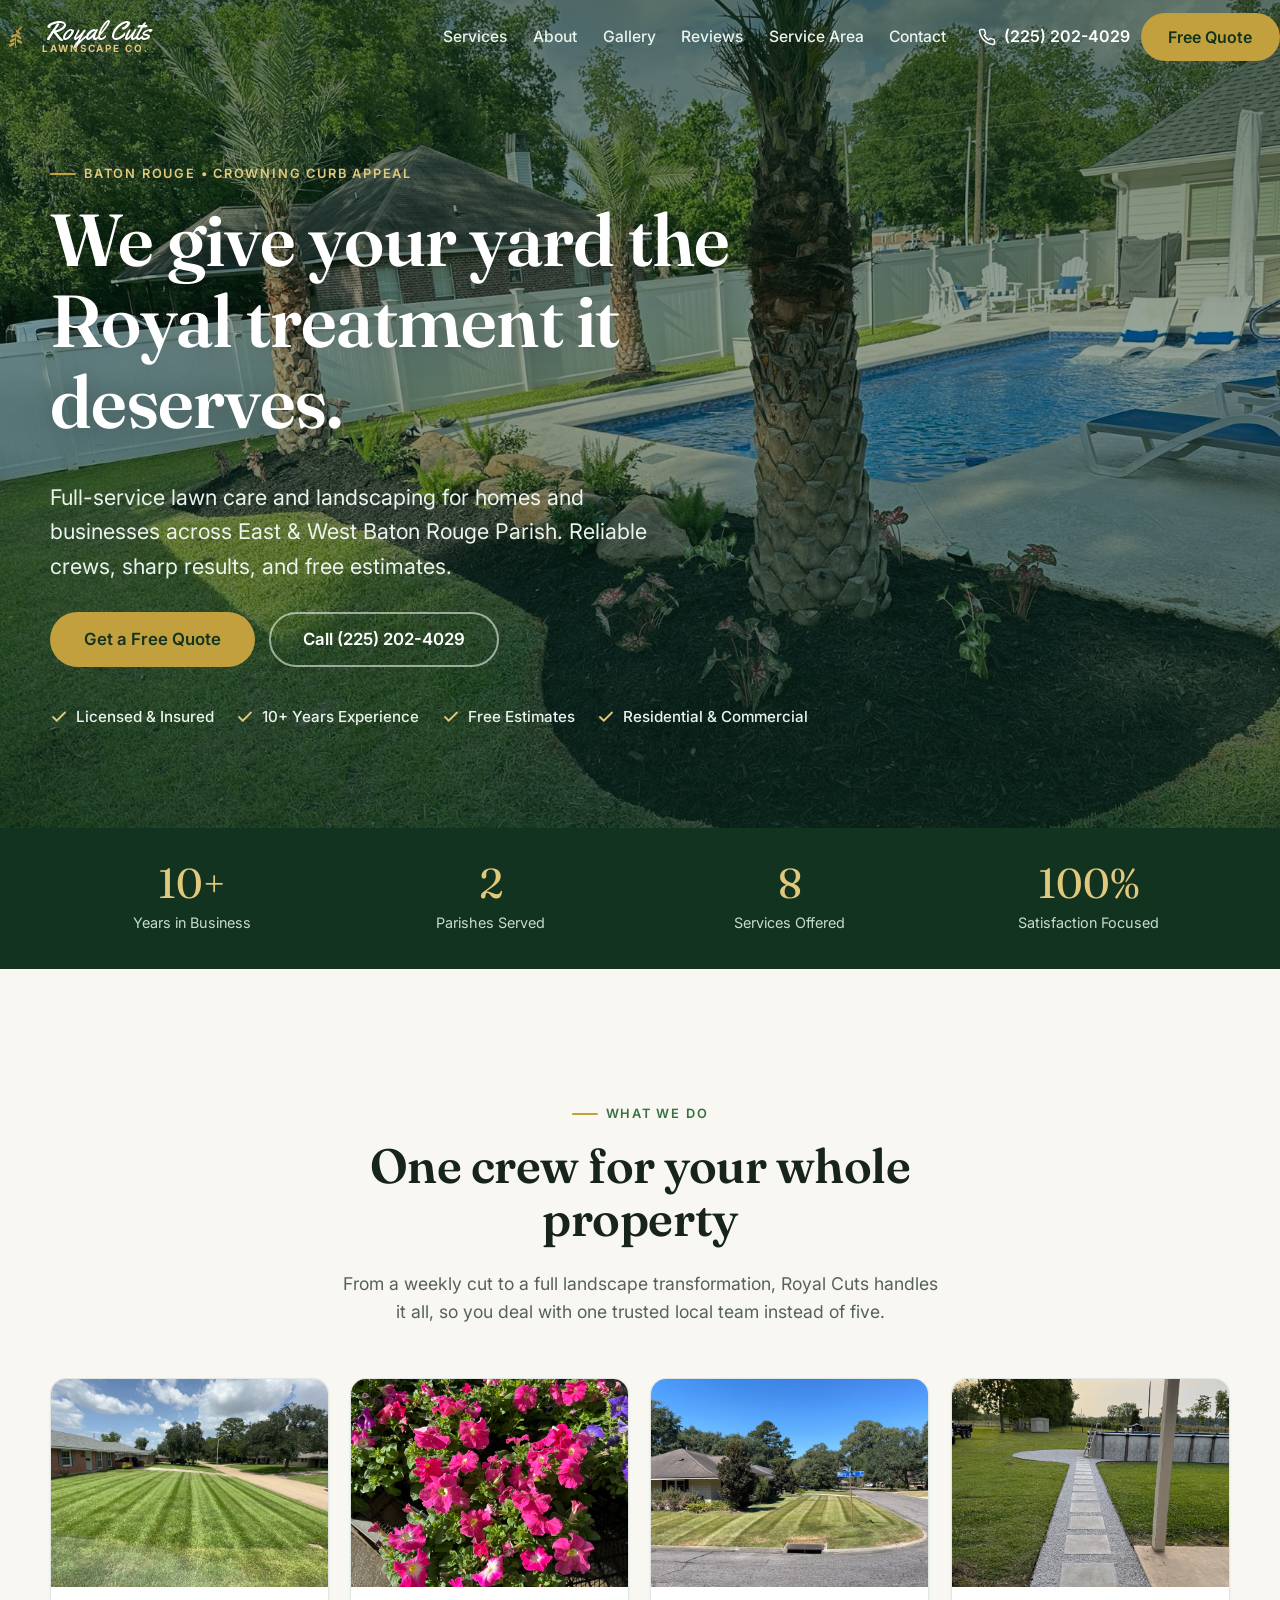
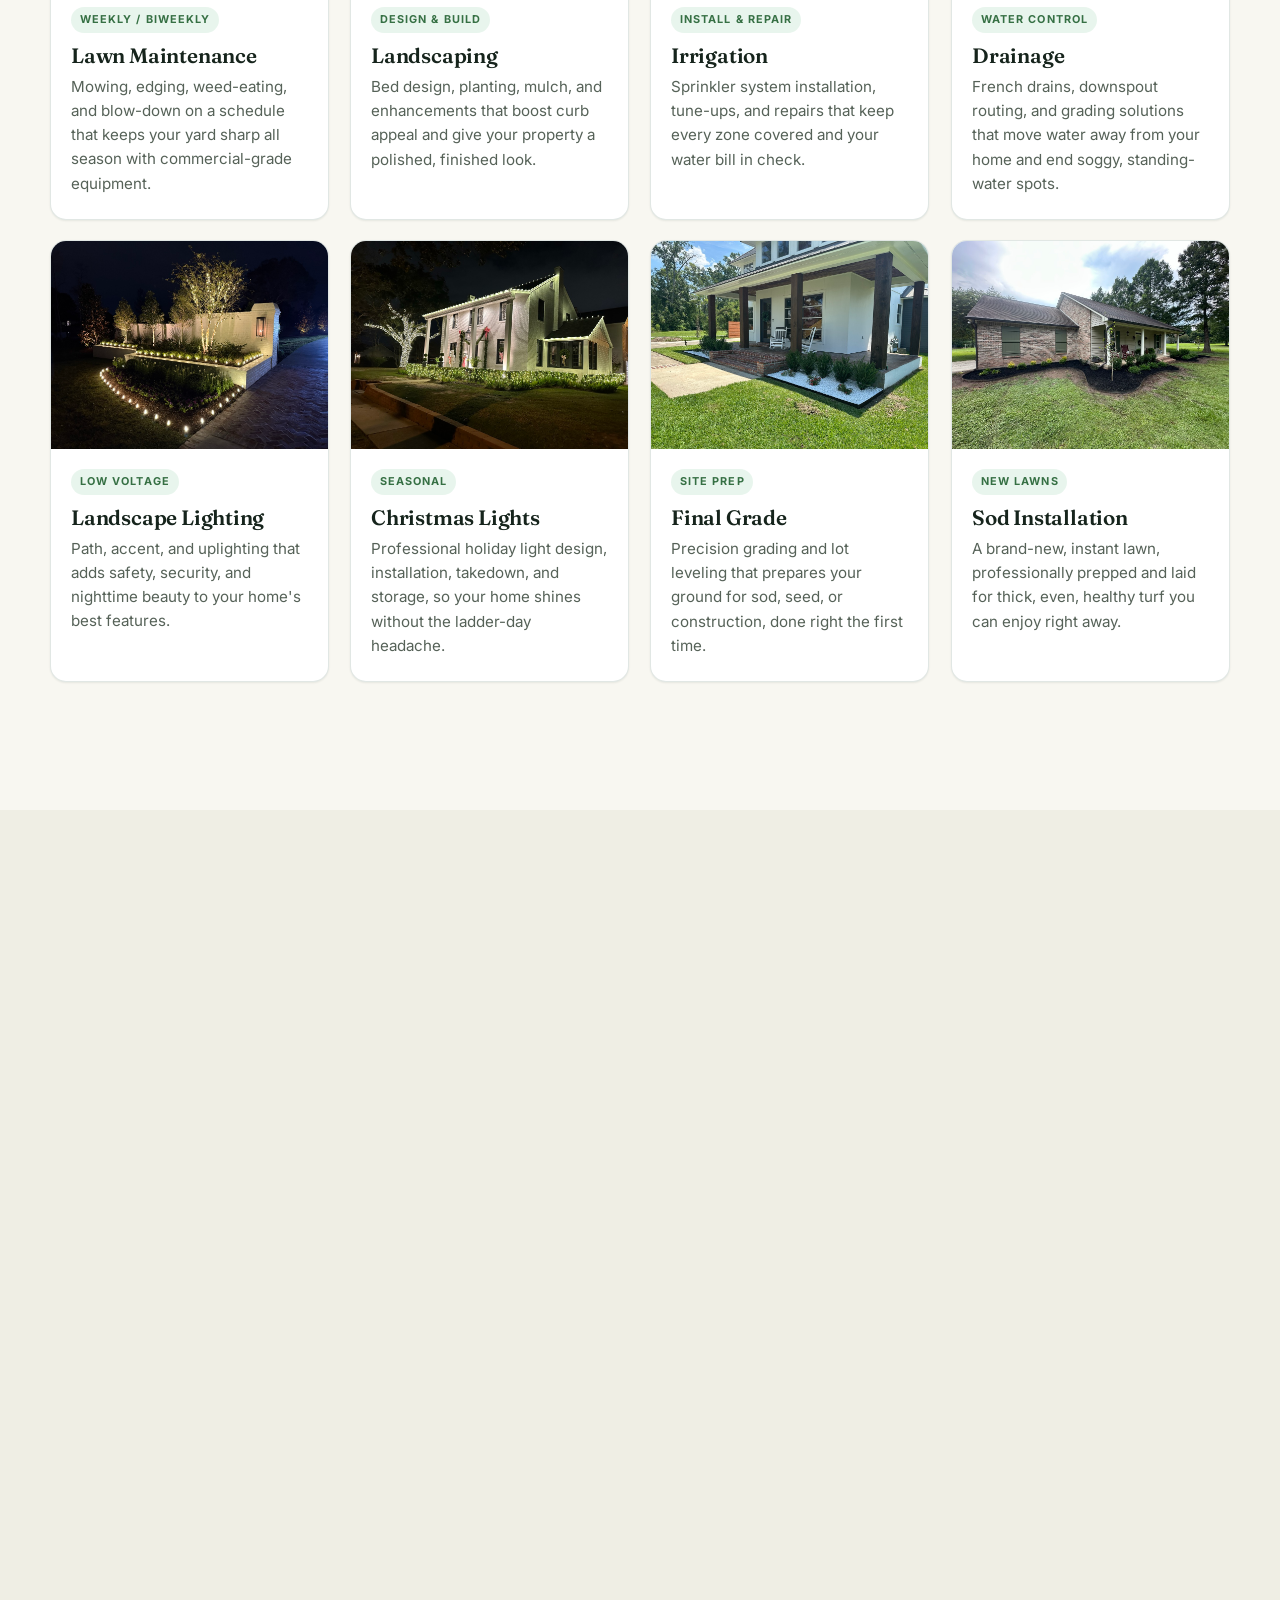
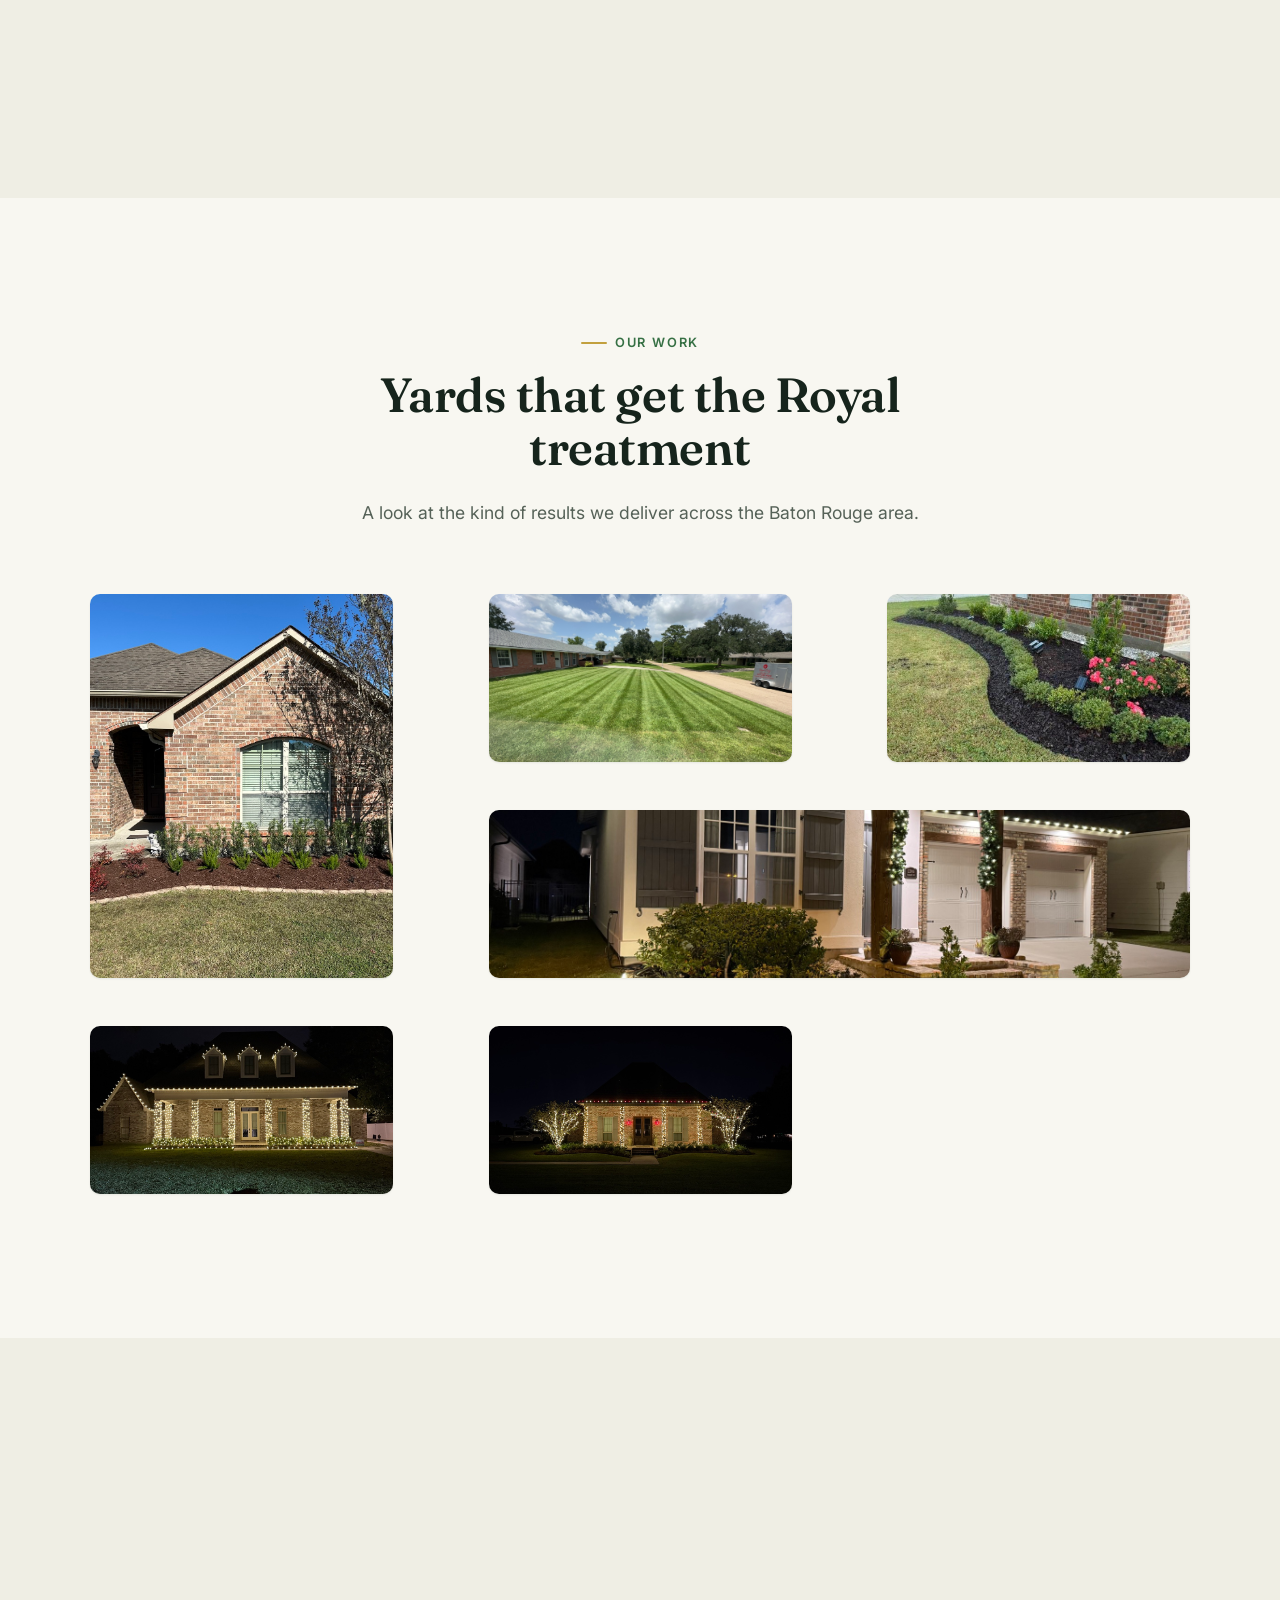
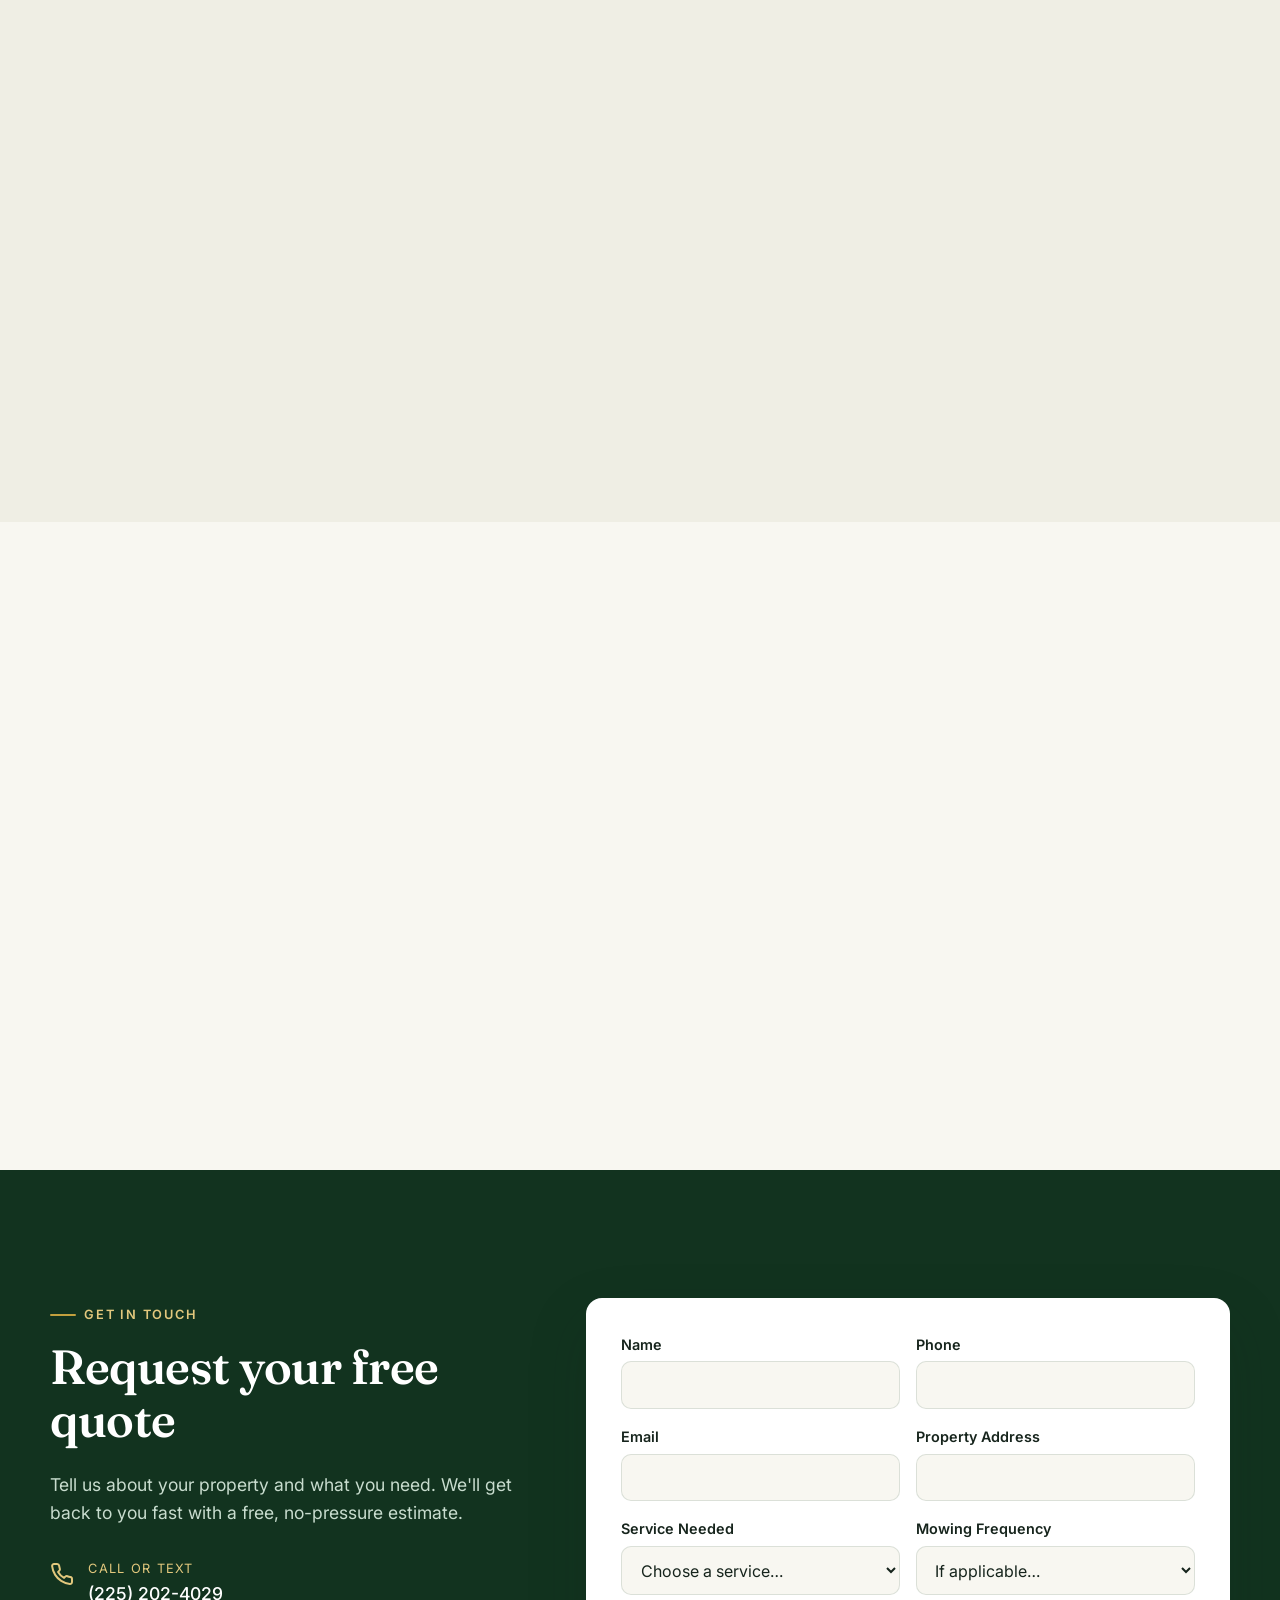
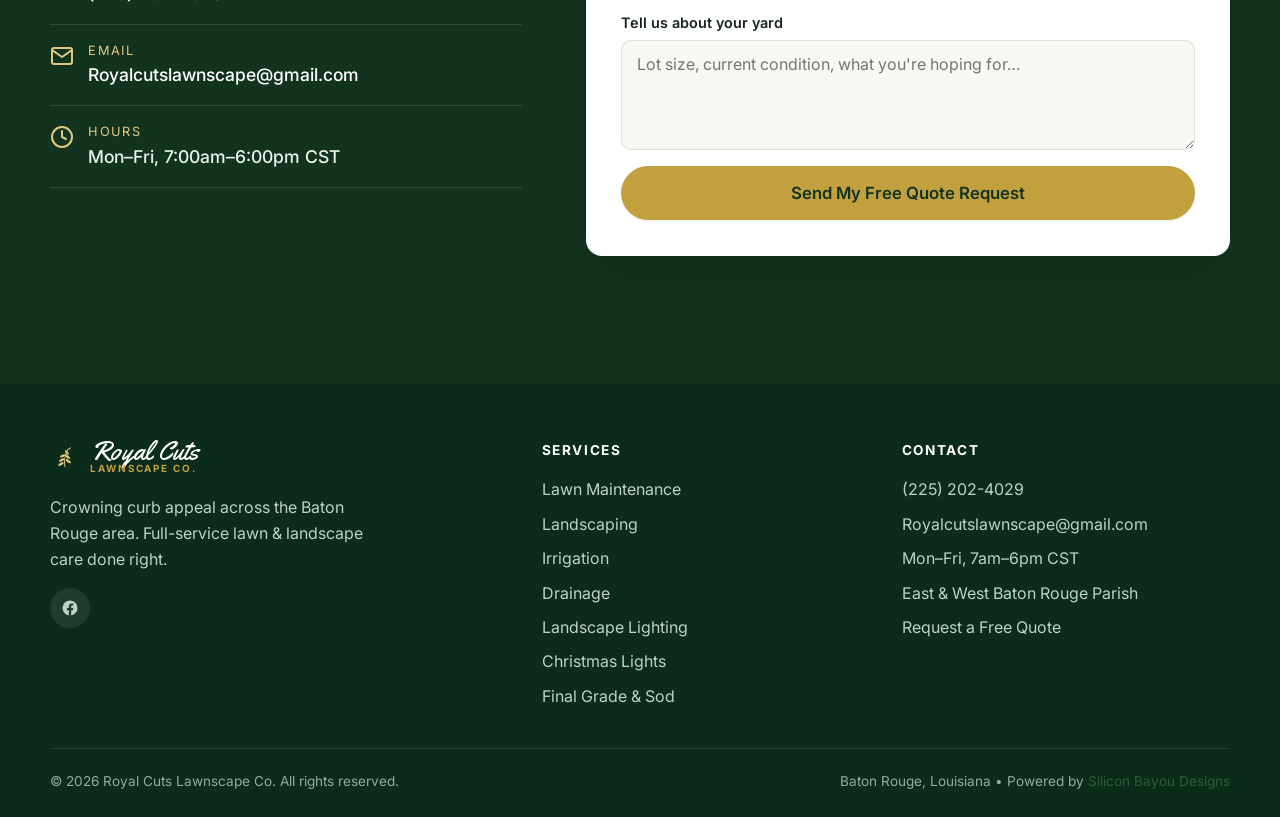
==== commit 99575d40: "Replace placeholder photos with real Royal Cuts work (hero, services, gallery) - Hero, About, all 8 " ====
--- a/index.html
+++ b/index.html
@@ -207,9 +207,9 @@
       <figure class="gallery-item reveal" data-full="img/gallery/g1-curb.jpg"><img src="img/gallery/g1-curb.jpg" alt="Manicured front-yard landscaping and curb appeal" loading="lazy"><figcaption class="gallery-cap">Curb Appeal</figcaption></figure>
       <figure class="gallery-item reveal" data-full="img/gallery/g2-mowing.jpg"><img src="img/gallery/g2-mowing.jpg" alt="Fresh lawn maintenance and mowing" loading="lazy"><figcaption class="gallery-cap">Lawn Maintenance</figcaption></figure>
       <figure class="gallery-item reveal" data-full="img/gallery/g3-beds.jpg"><img src="img/gallery/g3-beds.jpg" alt="Landscaped garden beds and planting" loading="lazy"><figcaption class="gallery-cap">Landscaping</figcaption></figure>
-      <figure class="gallery-item reveal" data-full="img/gallery/g4-irrigation.jpg"><img src="img/gallery/g4-irrigation.jpg" alt="Irrigation sprinkler system in action" loading="lazy"><figcaption class="gallery-cap">Irrigation</figcaption></figure>
+      <figure class="gallery-item reveal" data-full="img/gallery/g4-irrigation.jpg"><img src="img/gallery/g4-irrigation.jpg" alt="Professional Christmas light installation on a Baton Rouge home" loading="lazy"><figcaption class="gallery-cap">Christmas Lights</figcaption></figure>
       <figure class="gallery-item reveal" data-full="img/gallery/g5-christmas.jpg"><img src="img/gallery/g5-christmas.jpg" alt="Holiday Christmas light installation" loading="lazy"><figcaption class="gallery-cap">Christmas Lights</figcaption></figure>
-      <figure class="gallery-item reveal" data-full="img/gallery/g6-sod.jpg"><img src="img/gallery/g6-sod.jpg" alt="Fresh sod installation" loading="lazy"><figcaption class="gallery-cap">Sod Installation</figcaption></figure>
+      <figure class="gallery-item reveal" data-full="img/gallery/g6-sod.jpg"><img src="img/gallery/g6-sod.jpg" alt="Holiday roofline and tree lighting at dusk" loading="lazy"><figcaption class="gallery-cap">Holiday Lighting</figcaption></figure>
     </div>
   </div>
 </section>
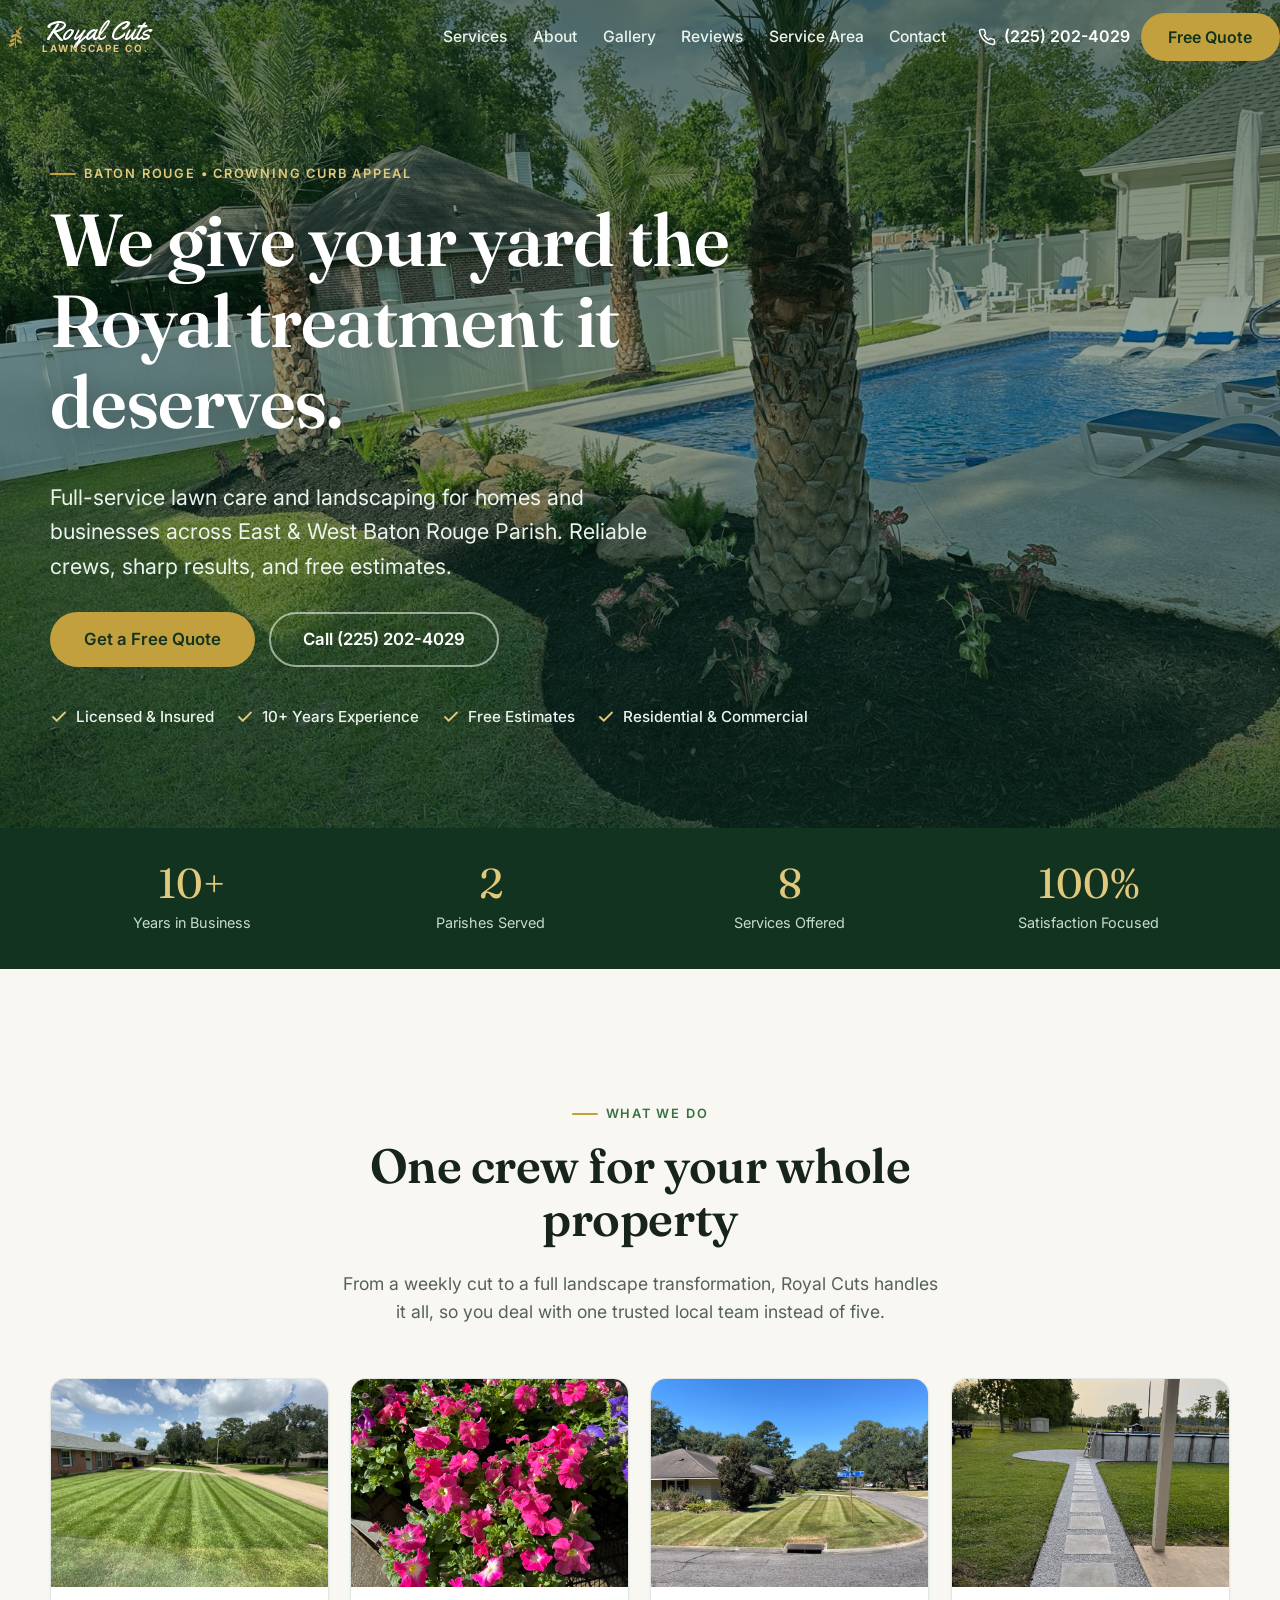
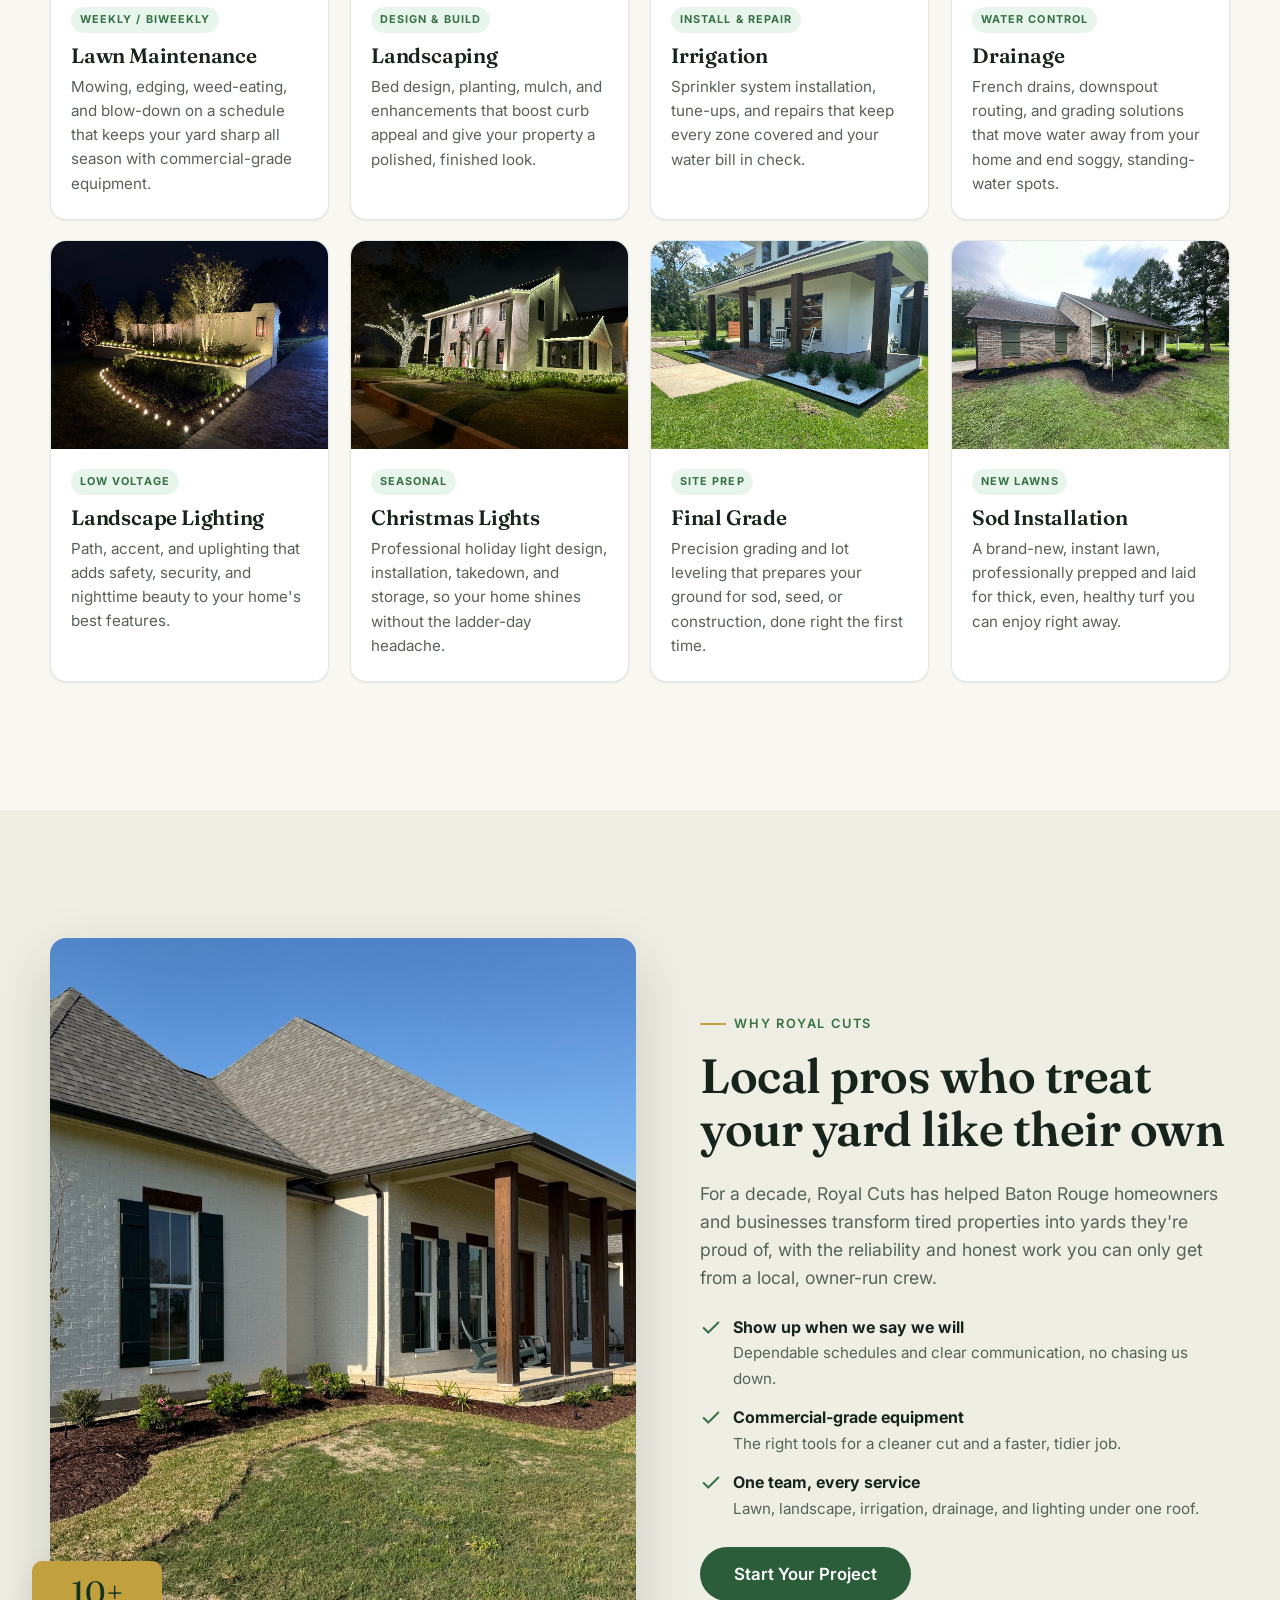
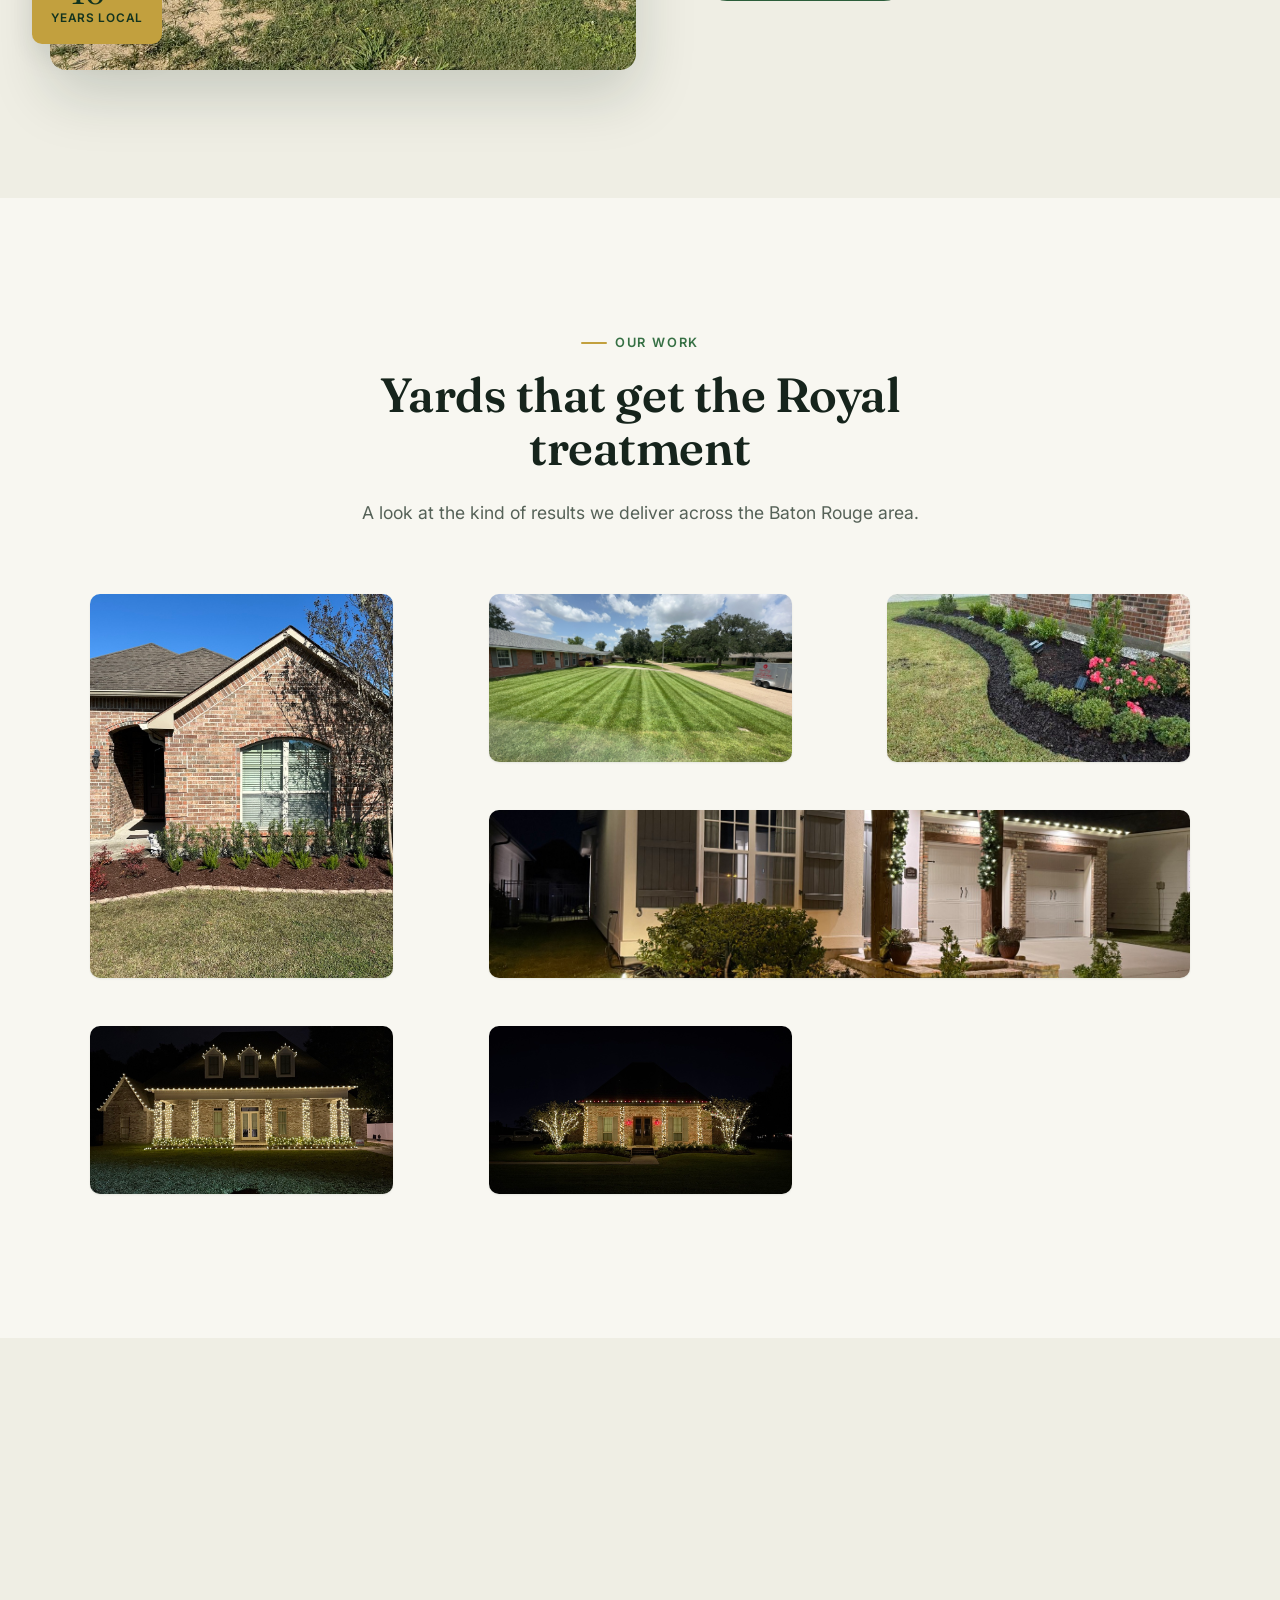
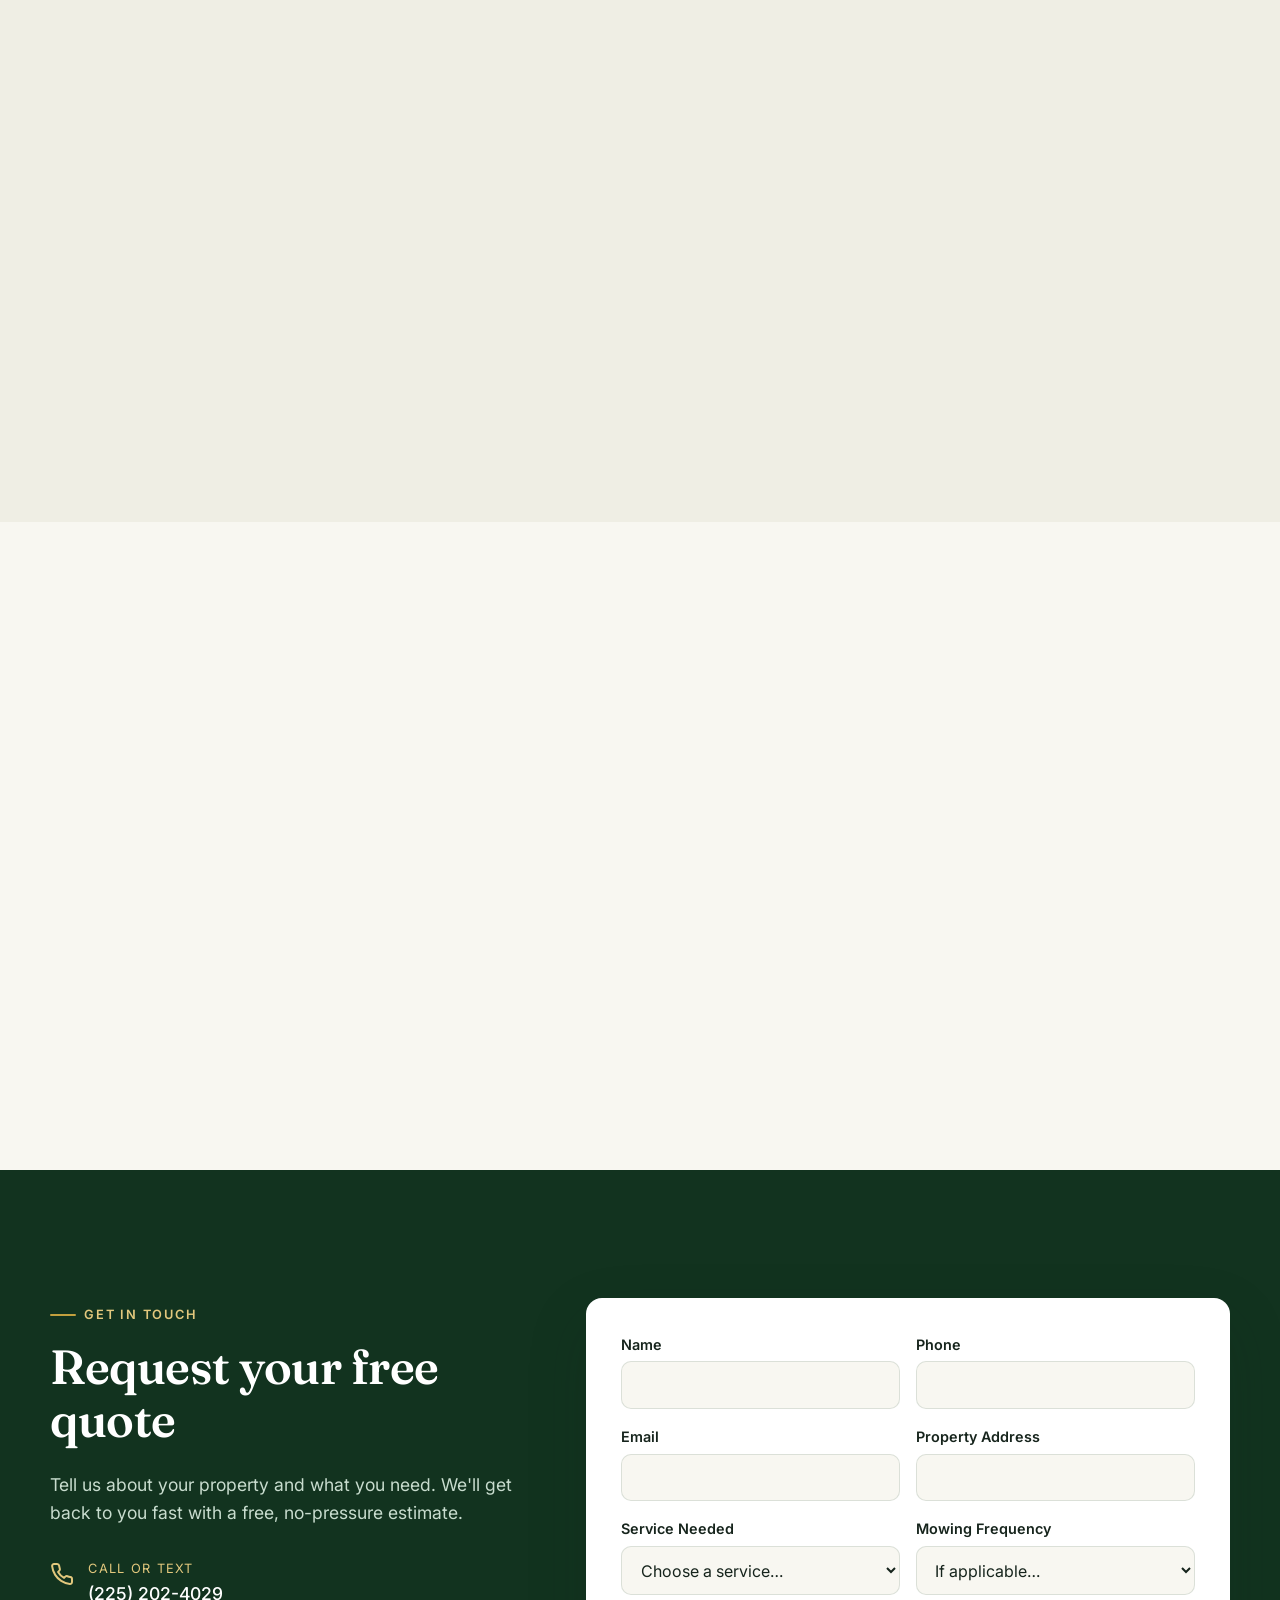
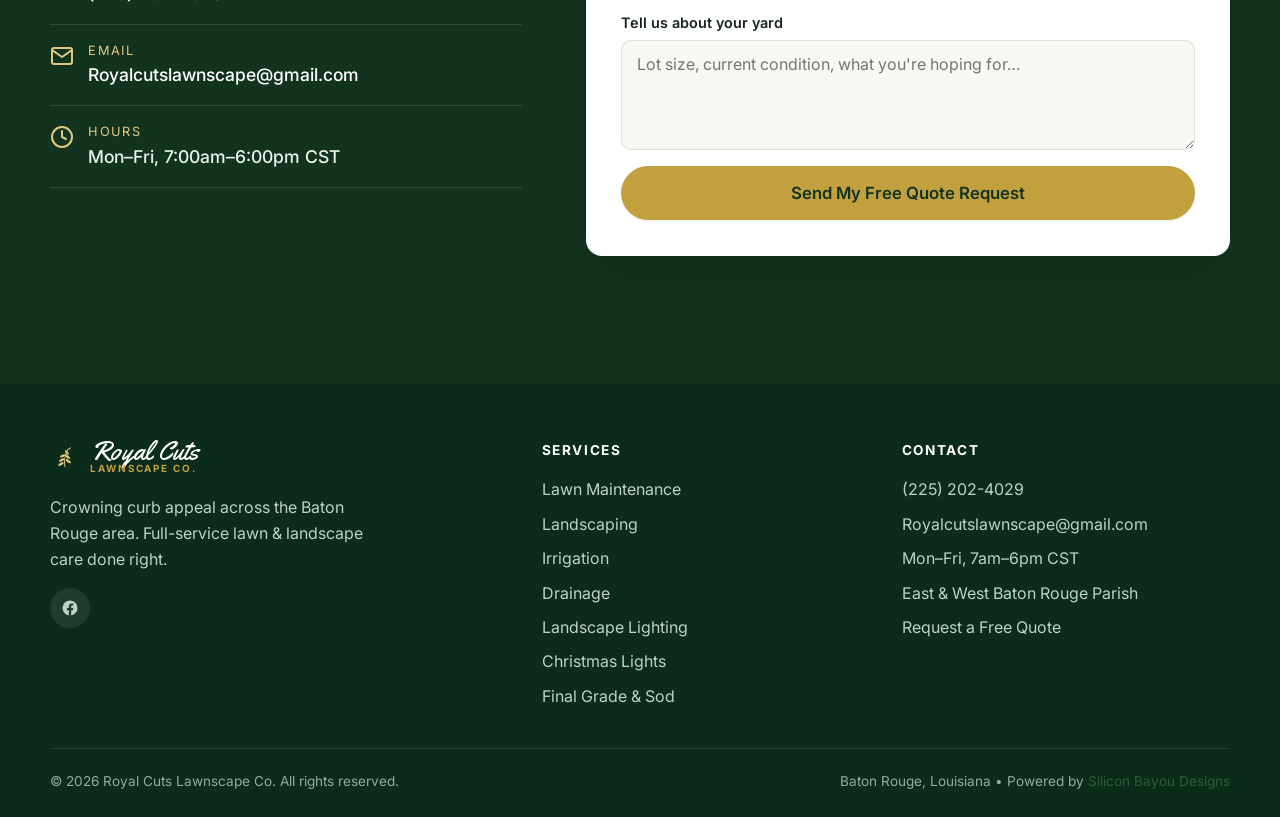
==== commit 3ffae182: "Populate reviews section (1 real + 2 mock-ups) - Real review from C. McGlothlin (flower beds) - Two " ====
--- a/index.html
+++ b/index.html
@@ -220,23 +220,23 @@
     <div class="section-head center reveal">
       <span class="eyebrow">Reviews</span>
       <h2>Baton Rouge homeowners trust Royal Cuts</h2>
-      <p class="lead"><!-- TODO(Randall): replace the sample reviews below with real Google reviews before launch. See README. -->What neighbors say about working with our crew.</p>
+      <p class="lead"><!-- NOTE: 1st review is a real customer (C. McGlothlin). The other two are illustrative mock-ups; swap in real Google reviews as they come in. -->What neighbors say about working with our crew.</p>
     </div>
     <div class="reviews-grid" data-stagger>
       <article class="review-card reveal">
         <div class="stars" aria-label="5 out of 5 stars">&#9733;&#9733;&#9733;&#9733;&#9733;</div>
-        <p>"Royal Cuts turned our overgrown backyard around in a single visit and kept it perfect all summer. Always on time and easy to deal with."</p>
-        <div class="review-who"><span class="avatar" aria-hidden="true"><svg viewBox="0 0 64 64" width="26"><g fill="none" stroke="currentColor" stroke-width="2.4" stroke-linecap="round"><path d="M32 53 C 29.5 43 30.5 28 39 15"/></g><g fill="currentColor"><ellipse cx="23.5" cy="47" rx="6.6" ry="2.7" transform="rotate(-32 23.5 47)"/><ellipse cx="39" cy="41" rx="6.6" ry="2.7" transform="rotate(34 39 41)"/><ellipse cx="25" cy="38.5" rx="6.4" ry="2.6" transform="rotate(-28 25 38.5)"/><ellipse cx="37.5" cy="31.5" rx="6.4" ry="2.6" transform="rotate(40 37.5 31.5)"/><ellipse cx="27" cy="29.5" rx="6" ry="2.5" transform="rotate(-22 27 29.5)"/><ellipse cx="36" cy="22.5" rx="5.8" ry="2.4" transform="rotate(46 36 22.5)"/><path d="M39 15 C 41 12 43.5 11.5 45 10 C 44 12.5 43 15 40.5 17 Z"/></g></svg></span><div><div class="name">Sample Review</div><div class="place">East Baton Rouge</div></div></div>
+        <p>"Royal Cuts redid our flower beds and they look phenomenal. Will definitely be having them back for their other services. Thanks, Trey!"</p>
+        <div class="review-who"><span class="avatar" aria-hidden="true"><svg viewBox="0 0 64 64" width="26"><g fill="none" stroke="currentColor" stroke-width="2.4" stroke-linecap="round"><path d="M32 53 C 29.5 43 30.5 28 39 15"/></g><g fill="currentColor"><ellipse cx="23.5" cy="47" rx="6.6" ry="2.7" transform="rotate(-32 23.5 47)"/><ellipse cx="39" cy="41" rx="6.6" ry="2.7" transform="rotate(34 39 41)"/><ellipse cx="25" cy="38.5" rx="6.4" ry="2.6" transform="rotate(-28 25 38.5)"/><ellipse cx="37.5" cy="31.5" rx="6.4" ry="2.6" transform="rotate(40 37.5 31.5)"/><ellipse cx="27" cy="29.5" rx="6" ry="2.5" transform="rotate(-22 27 29.5)"/><ellipse cx="36" cy="22.5" rx="5.8" ry="2.4" transform="rotate(46 36 22.5)"/><path d="M39 15 C 41 12 43.5 11.5 45 10 C 44 12.5 43 15 40.5 17 Z"/></g></svg></span><div><div class="name">C. McGlothlin</div><div class="place">Baton Rouge</div></div></div>
       </article>
       <article class="review-card reveal">
         <div class="stars" aria-label="5 out of 5 stars">&#9733;&#9733;&#9733;&#9733;&#9733;</div>
         <p>"They installed our sprinkler system and re-graded the side yard where water always pooled. No more soggy grass. Highly recommend."</p>
-        <div class="review-who"><span class="avatar" aria-hidden="true"><svg viewBox="0 0 64 64" width="26"><g fill="none" stroke="currentColor" stroke-width="2.4" stroke-linecap="round"><path d="M32 53 C 29.5 43 30.5 28 39 15"/></g><g fill="currentColor"><ellipse cx="23.5" cy="47" rx="6.6" ry="2.7" transform="rotate(-32 23.5 47)"/><ellipse cx="39" cy="41" rx="6.6" ry="2.7" transform="rotate(34 39 41)"/><ellipse cx="25" cy="38.5" rx="6.4" ry="2.6" transform="rotate(-28 25 38.5)"/><ellipse cx="37.5" cy="31.5" rx="6.4" ry="2.6" transform="rotate(40 37.5 31.5)"/><ellipse cx="27" cy="29.5" rx="6" ry="2.5" transform="rotate(-22 27 29.5)"/><ellipse cx="36" cy="22.5" rx="5.8" ry="2.4" transform="rotate(46 36 22.5)"/><path d="M39 15 C 41 12 43.5 11.5 45 10 C 44 12.5 43 15 40.5 17 Z"/></g></svg></span><div><div class="name">Sample Review</div><div class="place">West Baton Rouge</div></div></div>
+        <div class="review-who"><span class="avatar" aria-hidden="true"><svg viewBox="0 0 64 64" width="26"><g fill="none" stroke="currentColor" stroke-width="2.4" stroke-linecap="round"><path d="M32 53 C 29.5 43 30.5 28 39 15"/></g><g fill="currentColor"><ellipse cx="23.5" cy="47" rx="6.6" ry="2.7" transform="rotate(-32 23.5 47)"/><ellipse cx="39" cy="41" rx="6.6" ry="2.7" transform="rotate(34 39 41)"/><ellipse cx="25" cy="38.5" rx="6.4" ry="2.6" transform="rotate(-28 25 38.5)"/><ellipse cx="37.5" cy="31.5" rx="6.4" ry="2.6" transform="rotate(40 37.5 31.5)"/><ellipse cx="27" cy="29.5" rx="6" ry="2.5" transform="rotate(-22 27 29.5)"/><ellipse cx="36" cy="22.5" rx="5.8" ry="2.4" transform="rotate(46 36 22.5)"/><path d="M39 15 C 41 12 43.5 11.5 45 10 C 44 12.5 43 15 40.5 17 Z"/></g></svg></span><div><div class="name">Marcus B.</div><div class="place">Port Allen</div></div></div>
       </article>
       <article class="review-card reveal">
         <div class="stars" aria-label="5 out of 5 stars">&#9733;&#9733;&#9733;&#9733;&#9733;</div>
         <p>"Hired them for landscaping and Christmas lights. The beds look incredible and the holiday display was the best on our street."</p>
-        <div class="review-who"><span class="avatar" aria-hidden="true"><svg viewBox="0 0 64 64" width="26"><g fill="none" stroke="currentColor" stroke-width="2.4" stroke-linecap="round"><path d="M32 53 C 29.5 43 30.5 28 39 15"/></g><g fill="currentColor"><ellipse cx="23.5" cy="47" rx="6.6" ry="2.7" transform="rotate(-32 23.5 47)"/><ellipse cx="39" cy="41" rx="6.6" ry="2.7" transform="rotate(34 39 41)"/><ellipse cx="25" cy="38.5" rx="6.4" ry="2.6" transform="rotate(-28 25 38.5)"/><ellipse cx="37.5" cy="31.5" rx="6.4" ry="2.6" transform="rotate(40 37.5 31.5)"/><ellipse cx="27" cy="29.5" rx="6" ry="2.5" transform="rotate(-22 27 29.5)"/><ellipse cx="36" cy="22.5" rx="5.8" ry="2.4" transform="rotate(46 36 22.5)"/><path d="M39 15 C 41 12 43.5 11.5 45 10 C 44 12.5 43 15 40.5 17 Z"/></g></svg></span><div><div class="name">Sample Review</div><div class="place">Baton Rouge</div></div></div>
+        <div class="review-who"><span class="avatar" aria-hidden="true"><svg viewBox="0 0 64 64" width="26"><g fill="none" stroke="currentColor" stroke-width="2.4" stroke-linecap="round"><path d="M32 53 C 29.5 43 30.5 28 39 15"/></g><g fill="currentColor"><ellipse cx="23.5" cy="47" rx="6.6" ry="2.7" transform="rotate(-32 23.5 47)"/><ellipse cx="39" cy="41" rx="6.6" ry="2.7" transform="rotate(34 39 41)"/><ellipse cx="25" cy="38.5" rx="6.4" ry="2.6" transform="rotate(-28 25 38.5)"/><ellipse cx="37.5" cy="31.5" rx="6.4" ry="2.6" transform="rotate(40 37.5 31.5)"/><ellipse cx="27" cy="29.5" rx="6" ry="2.5" transform="rotate(-22 27 29.5)"/><ellipse cx="36" cy="22.5" rx="5.8" ry="2.4" transform="rotate(46 36 22.5)"/><path d="M39 15 C 41 12 43.5 11.5 45 10 C 44 12.5 43 15 40.5 17 Z"/></g></svg></span><div><div class="name">Danielle T.</div><div class="place">Prairieville</div></div></div>
       </article>
     </div>
   </div>
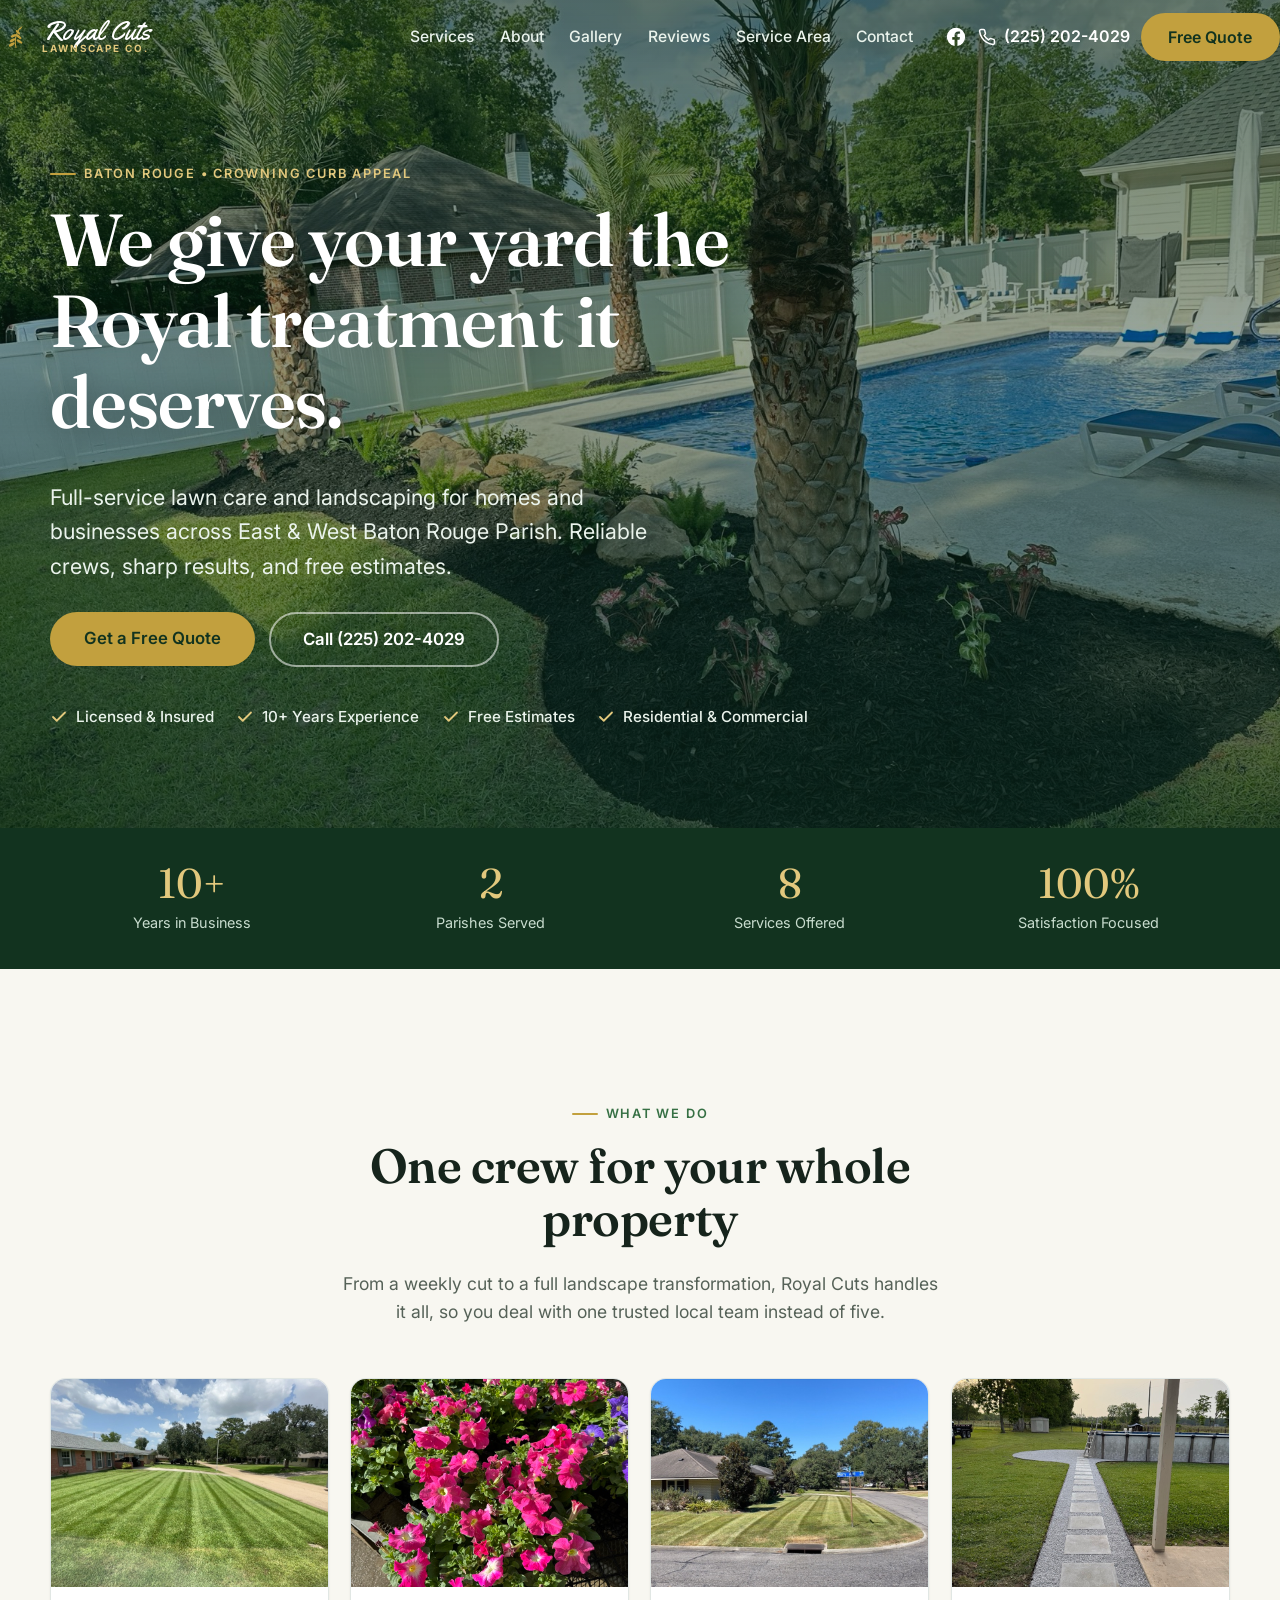
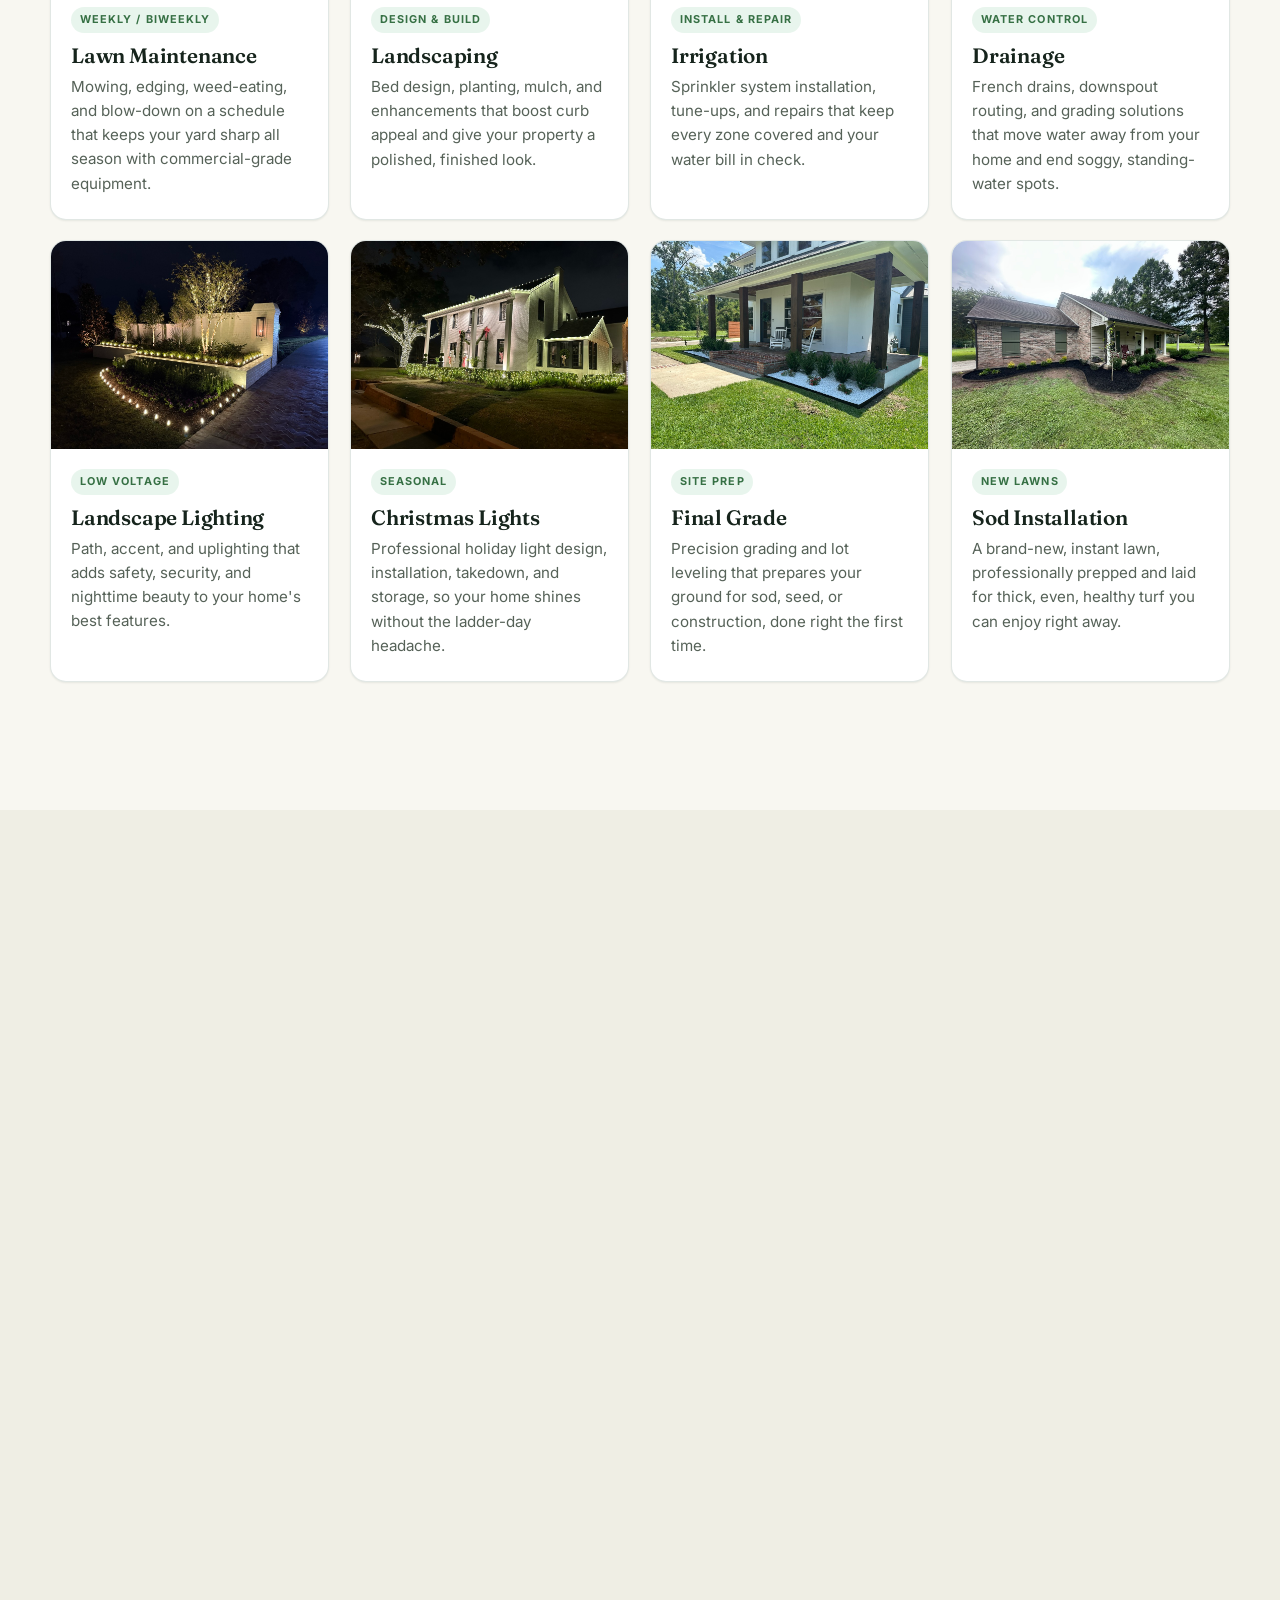
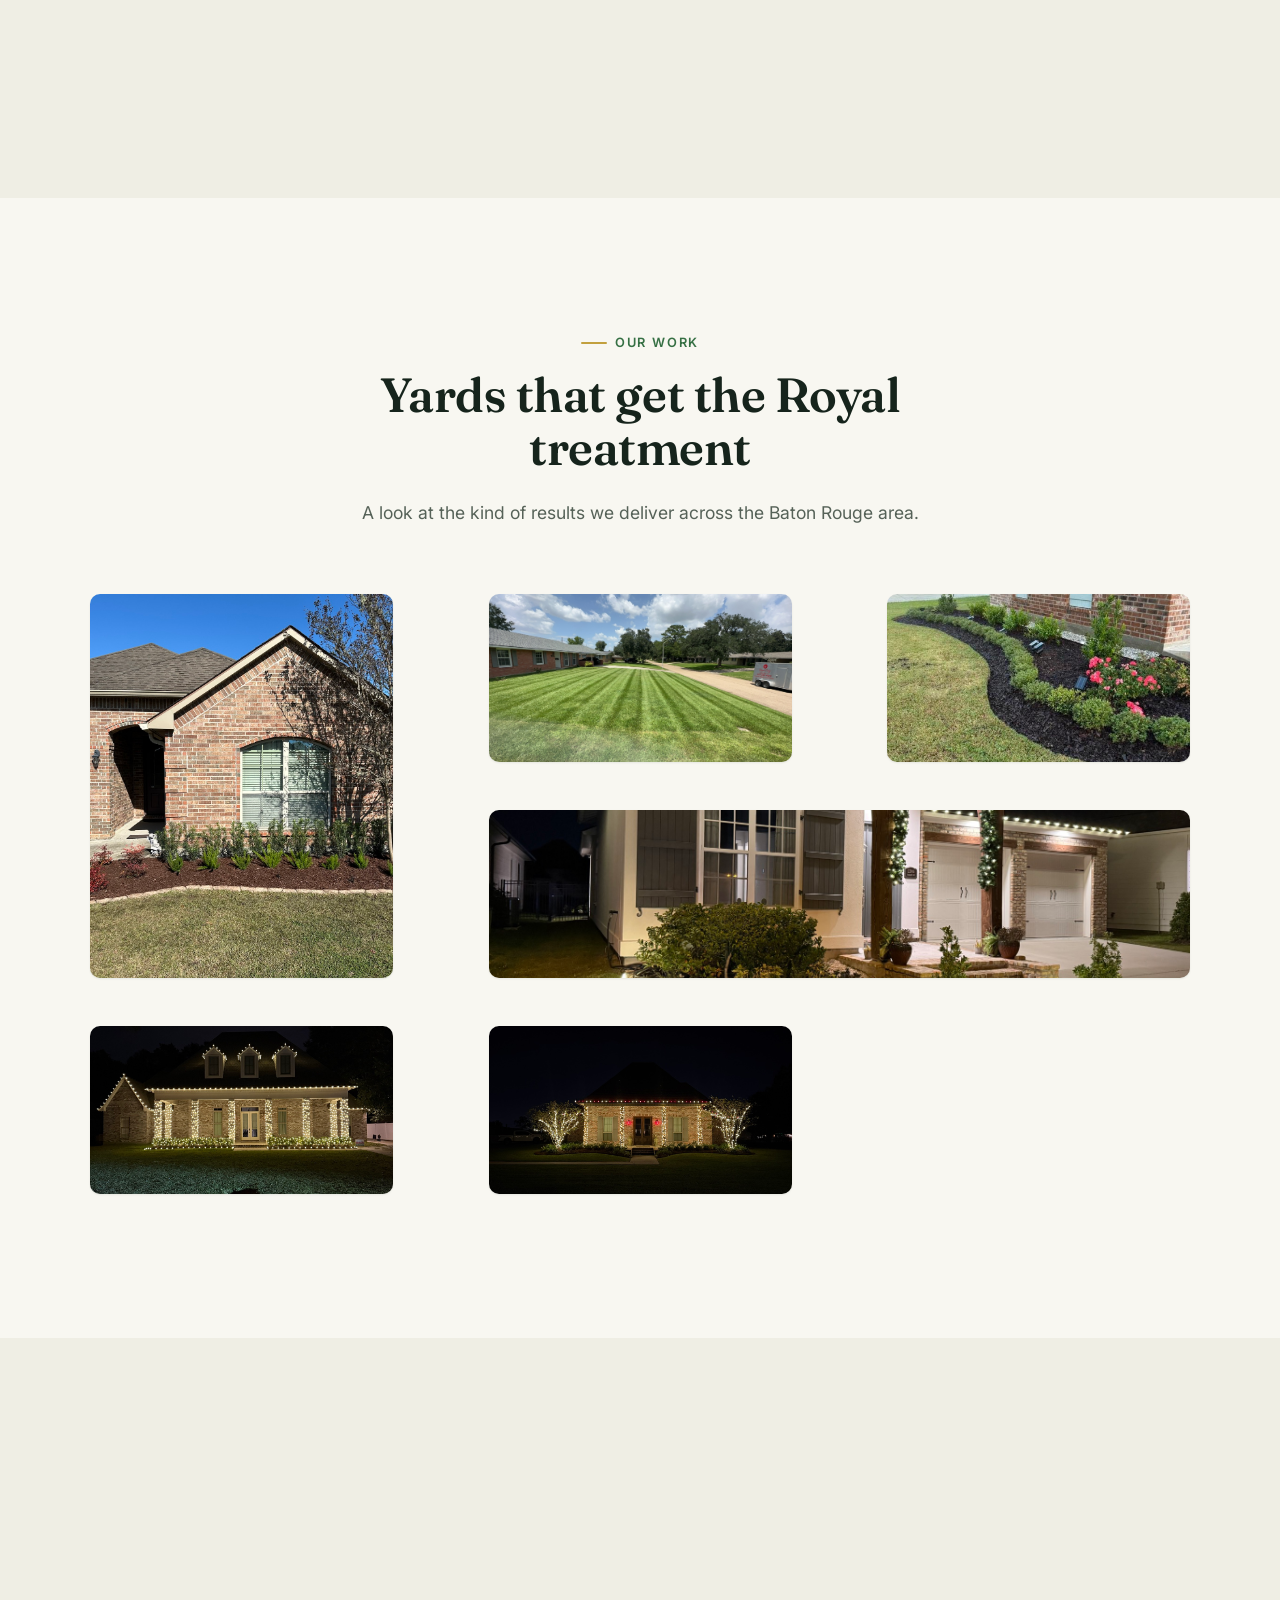
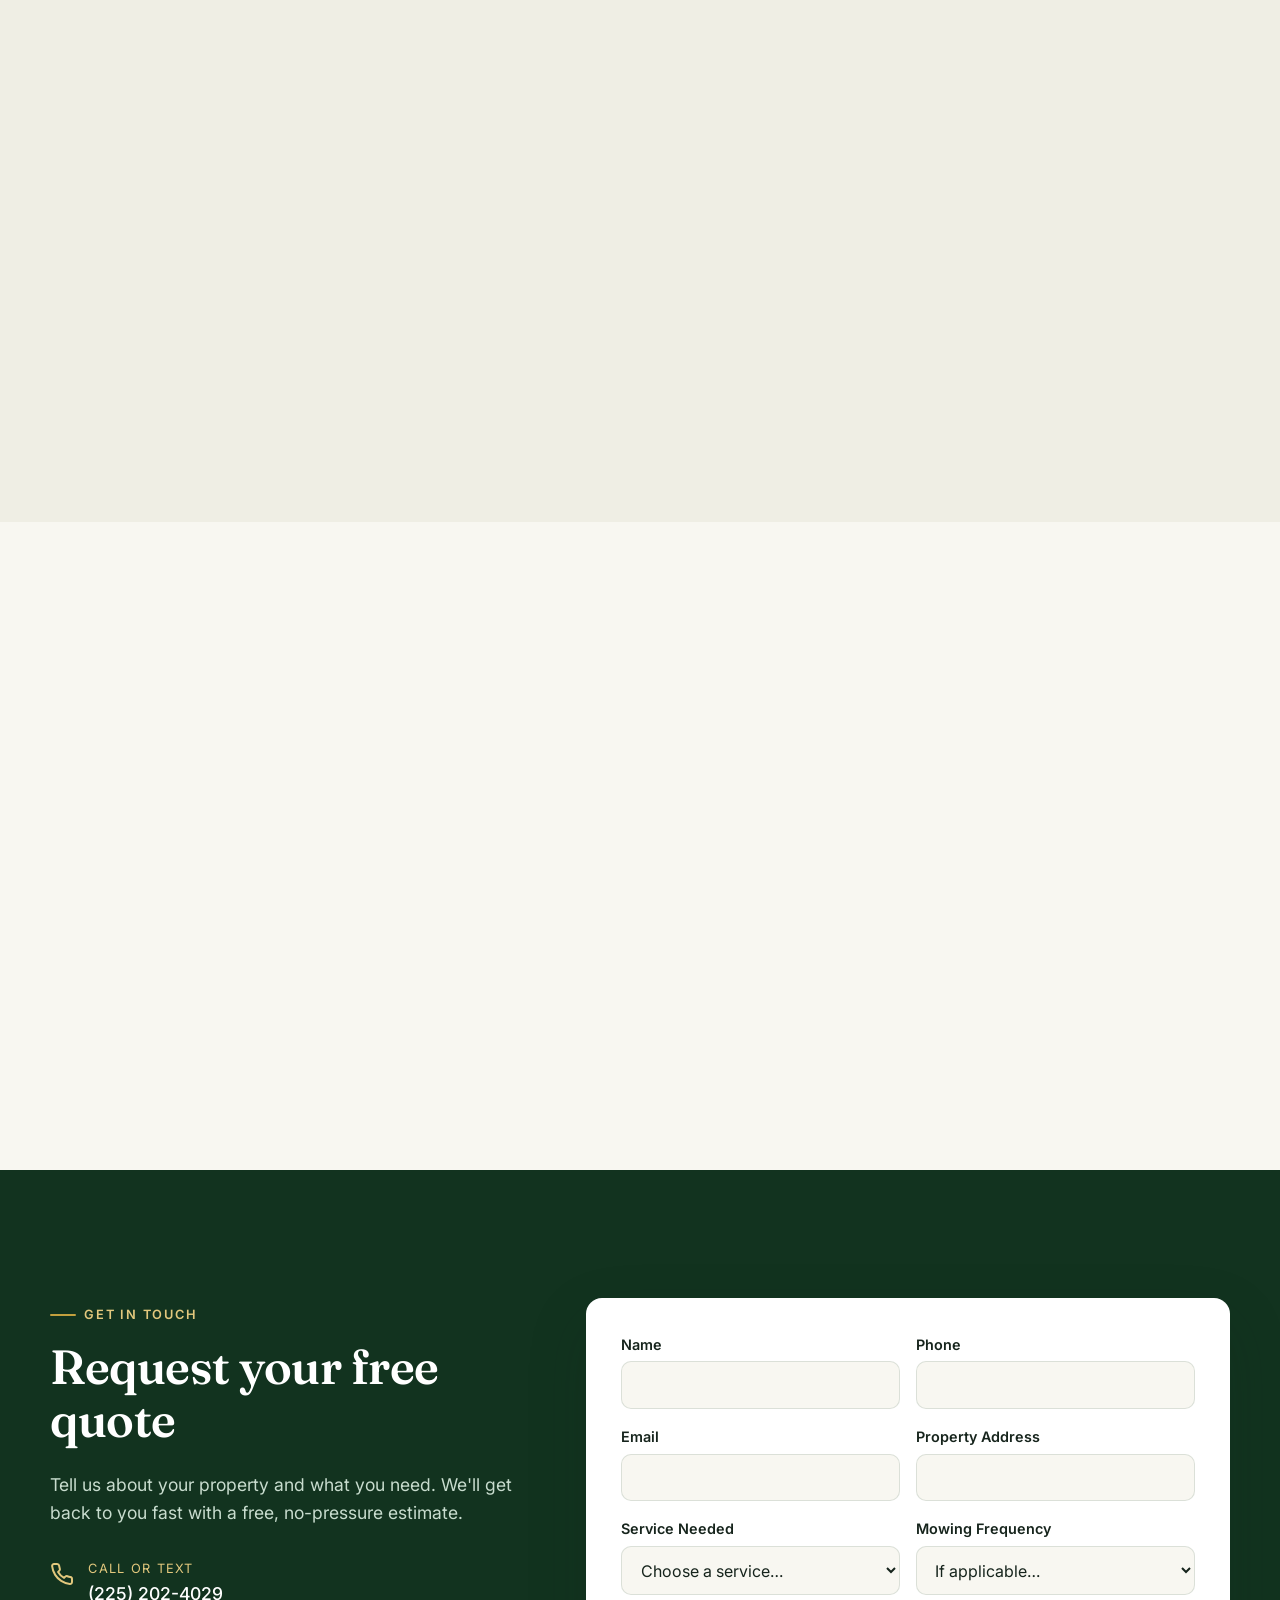
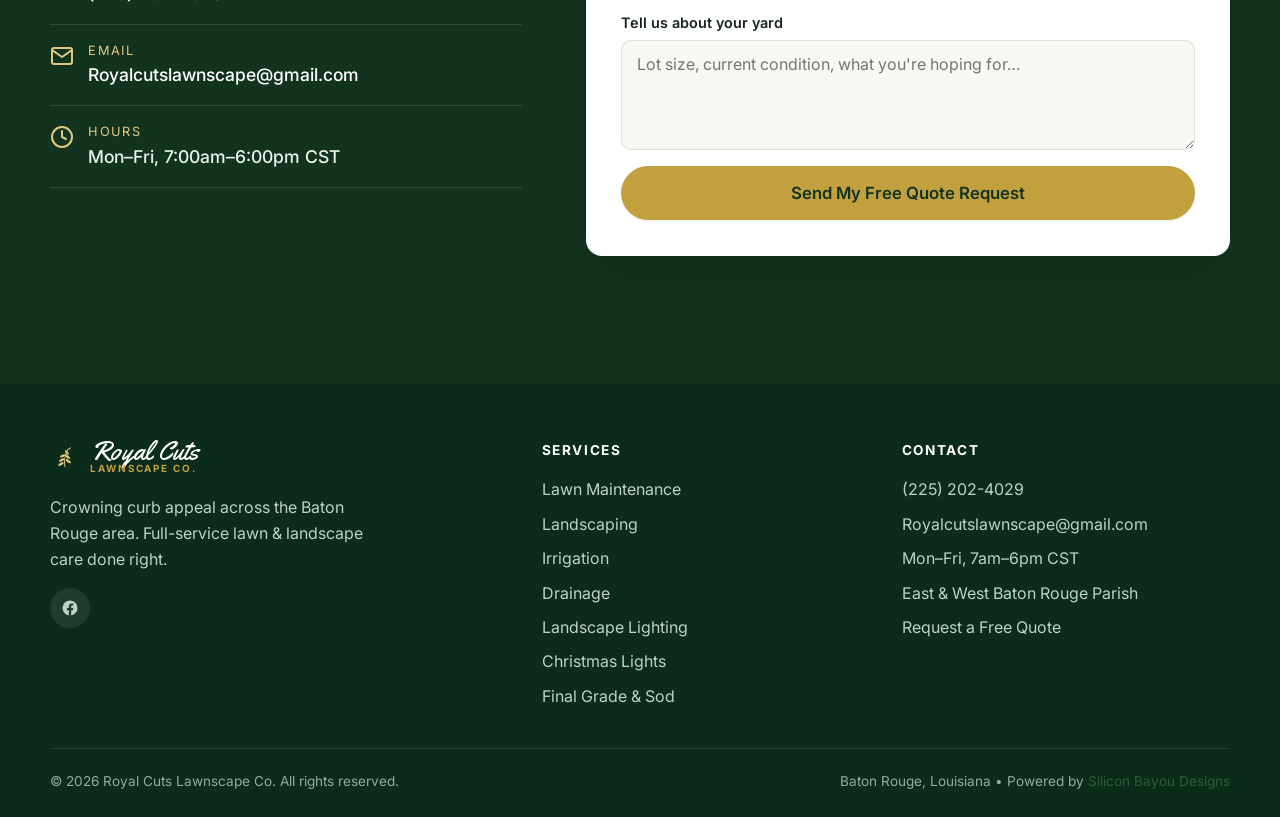
==== commit b7a49175: "Add visible Facebook icon link to header Co-Authored-By: Claude Opus 4.8 (1M context) <noreply@anthr" ====
--- a/index.html
+++ b/index.html
@@ -83,6 +83,9 @@
         <li><a href="#contact">Contact</a></li>
       </ul>
       <div class="header-cta">
+        <a class="header-fb" href="https://www.facebook.com/royalcuts.lc" target="_blank" rel="noopener" aria-label="Royal Cuts Lawnscape Co. on Facebook">
+          <svg viewBox="0 0 24 24" width="22" fill="currentColor" aria-hidden="true"><path d="M22 12a10 10 0 1 0-11.56 9.88v-6.99H7.9V12h2.54V9.8c0-2.5 1.49-3.89 3.78-3.89 1.09 0 2.24.2 2.24.2v2.46h-1.26c-1.24 0-1.63.77-1.63 1.56V12h2.78l-.44 2.89h-2.34v6.99A10 10 0 0 0 22 12z"/></svg>
+        </a>
         <a class="header-phone" href="tel:+12252024029" aria-label="Call Royal Cuts">
           <svg viewBox="0 0 24 24" width="18" fill="none" stroke="currentColor" stroke-width="2" stroke-linecap="round" stroke-linejoin="round" aria-hidden="true"><path d="M22 16.92v3a2 2 0 0 1-2.18 2 19.79 19.79 0 0 1-8.63-3.07 19.5 19.5 0 0 1-6-6 19.79 19.79 0 0 1-3.07-8.67A2 2 0 0 1 4.11 2h3a2 2 0 0 1 2 1.72c.13.96.36 1.9.7 2.81a2 2 0 0 1-.45 2.11L8.09 9.91a16 16 0 0 0 6 6l1.27-1.27a2 2 0 0 1 2.11-.45c.9.34 1.85.57 2.81.7A2 2 0 0 1 22 16.92z"/></svg>
           (225) 202-4029
--- a/css/styles.css
+++ b/css/styles.css
@@ -128,6 +128,10 @@
 .header-cta { display: flex; align-items: center; gap: .7rem; }
 .header-phone { display: inline-flex; align-items: center; gap: .45rem; font-weight: 600; color: var(--green-800); }
 .site-header:not(.scrolled) .header-phone { color: #fff; }
+.header-fb { display: inline-flex; align-items: center; color: var(--green-700); transition: color .2s, transform .2s; }
+.header-fb:hover { color: #1877f2; transform: translateY(-1px); }
+.site-header:not(.scrolled) .header-fb { color: #fff; }
+.site-header:not(.scrolled) .header-fb:hover { color: var(--gold-300); }
 
 .nav-toggle { display: none; background: none; border: 0; cursor: pointer; padding: .4rem; }
 .nav-toggle span { display: block; width: 24px; height: 2px; background: currentColor; margin: 5px 0; border-radius: 2px; transition: .25s; color: var(--green-900); }
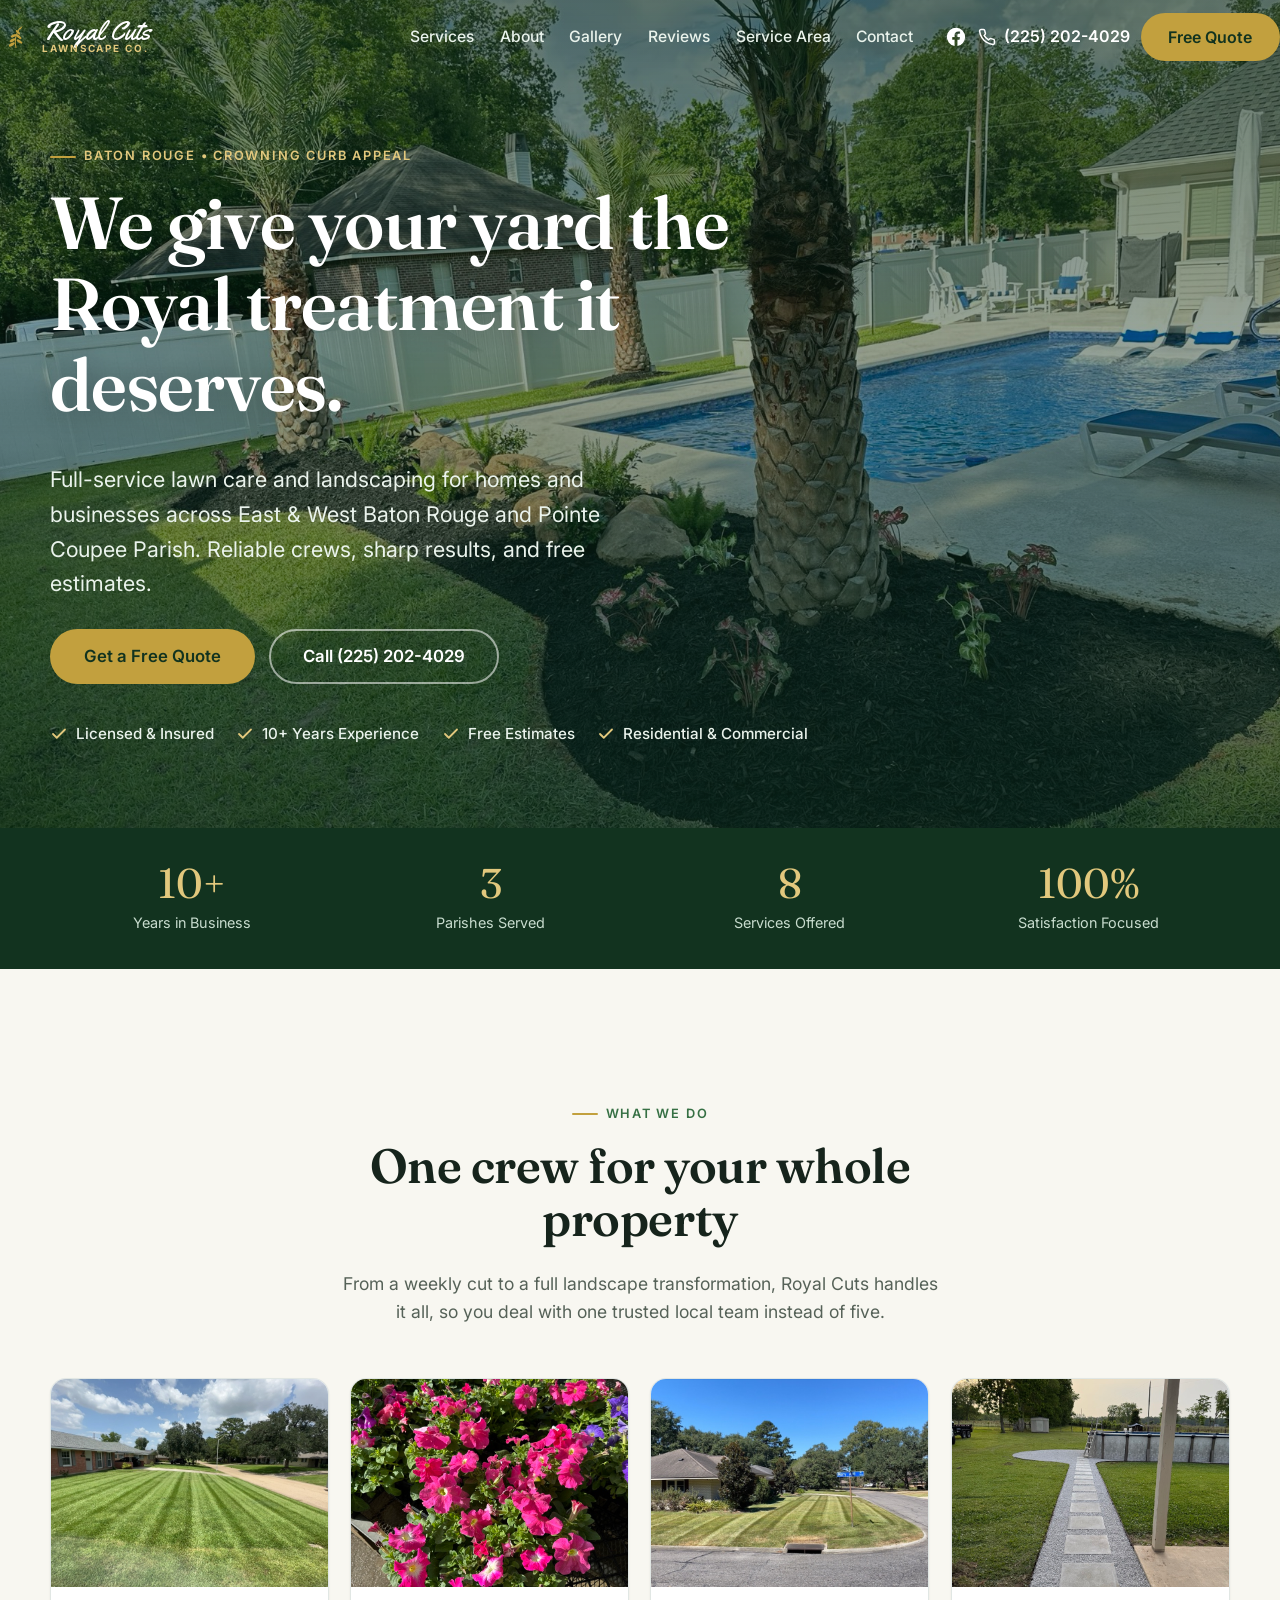
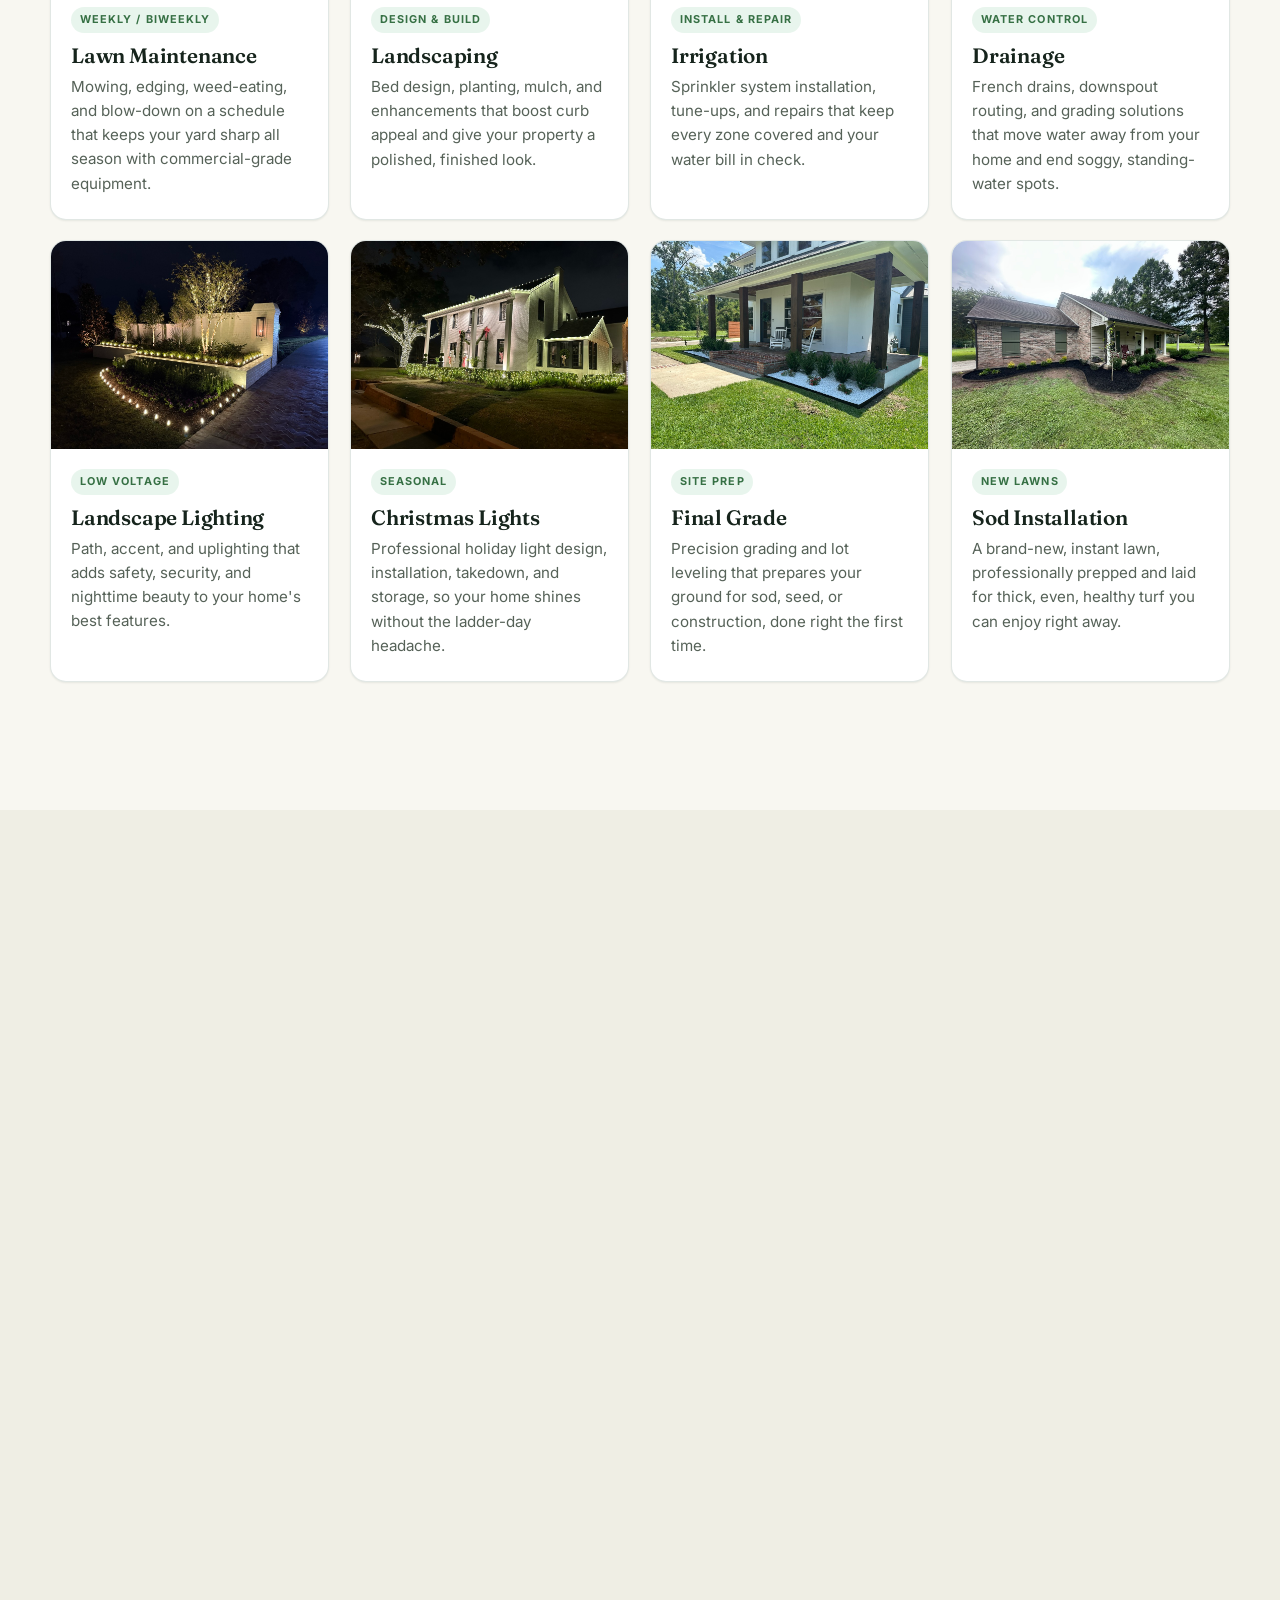
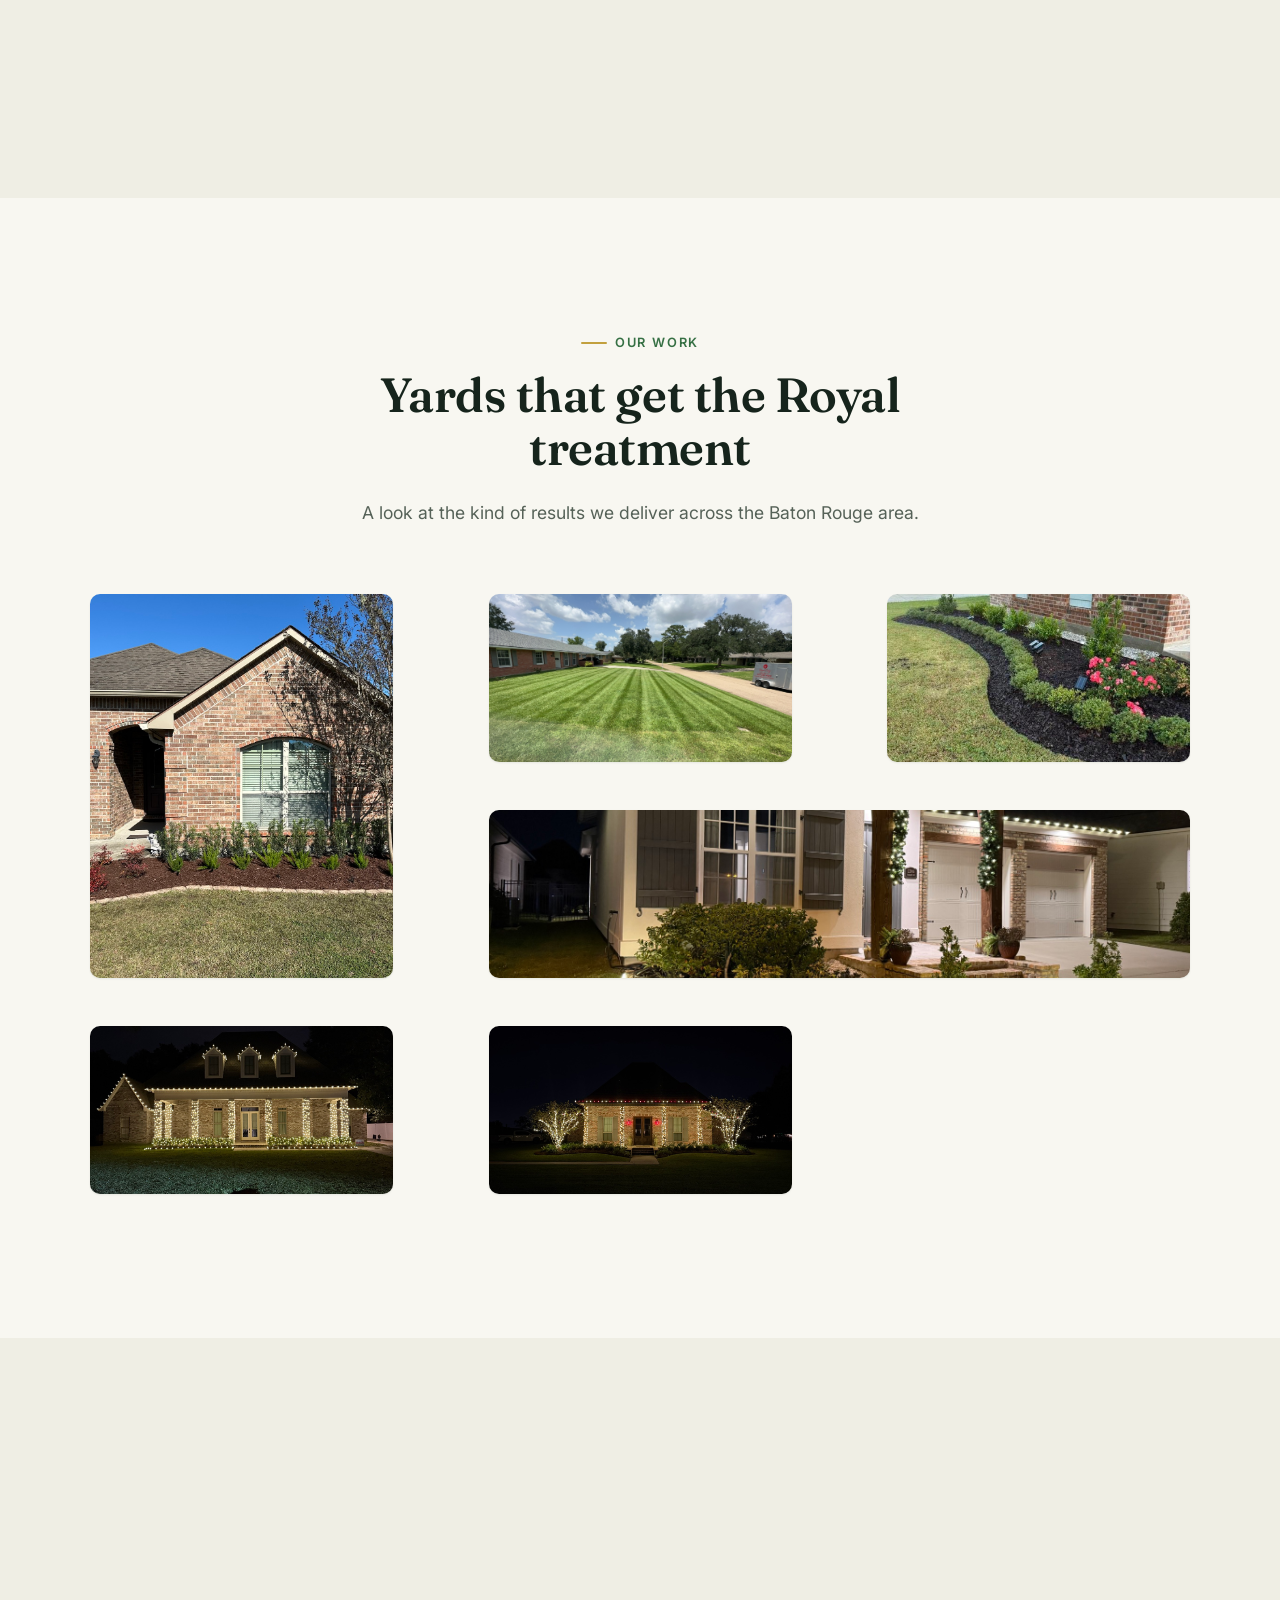
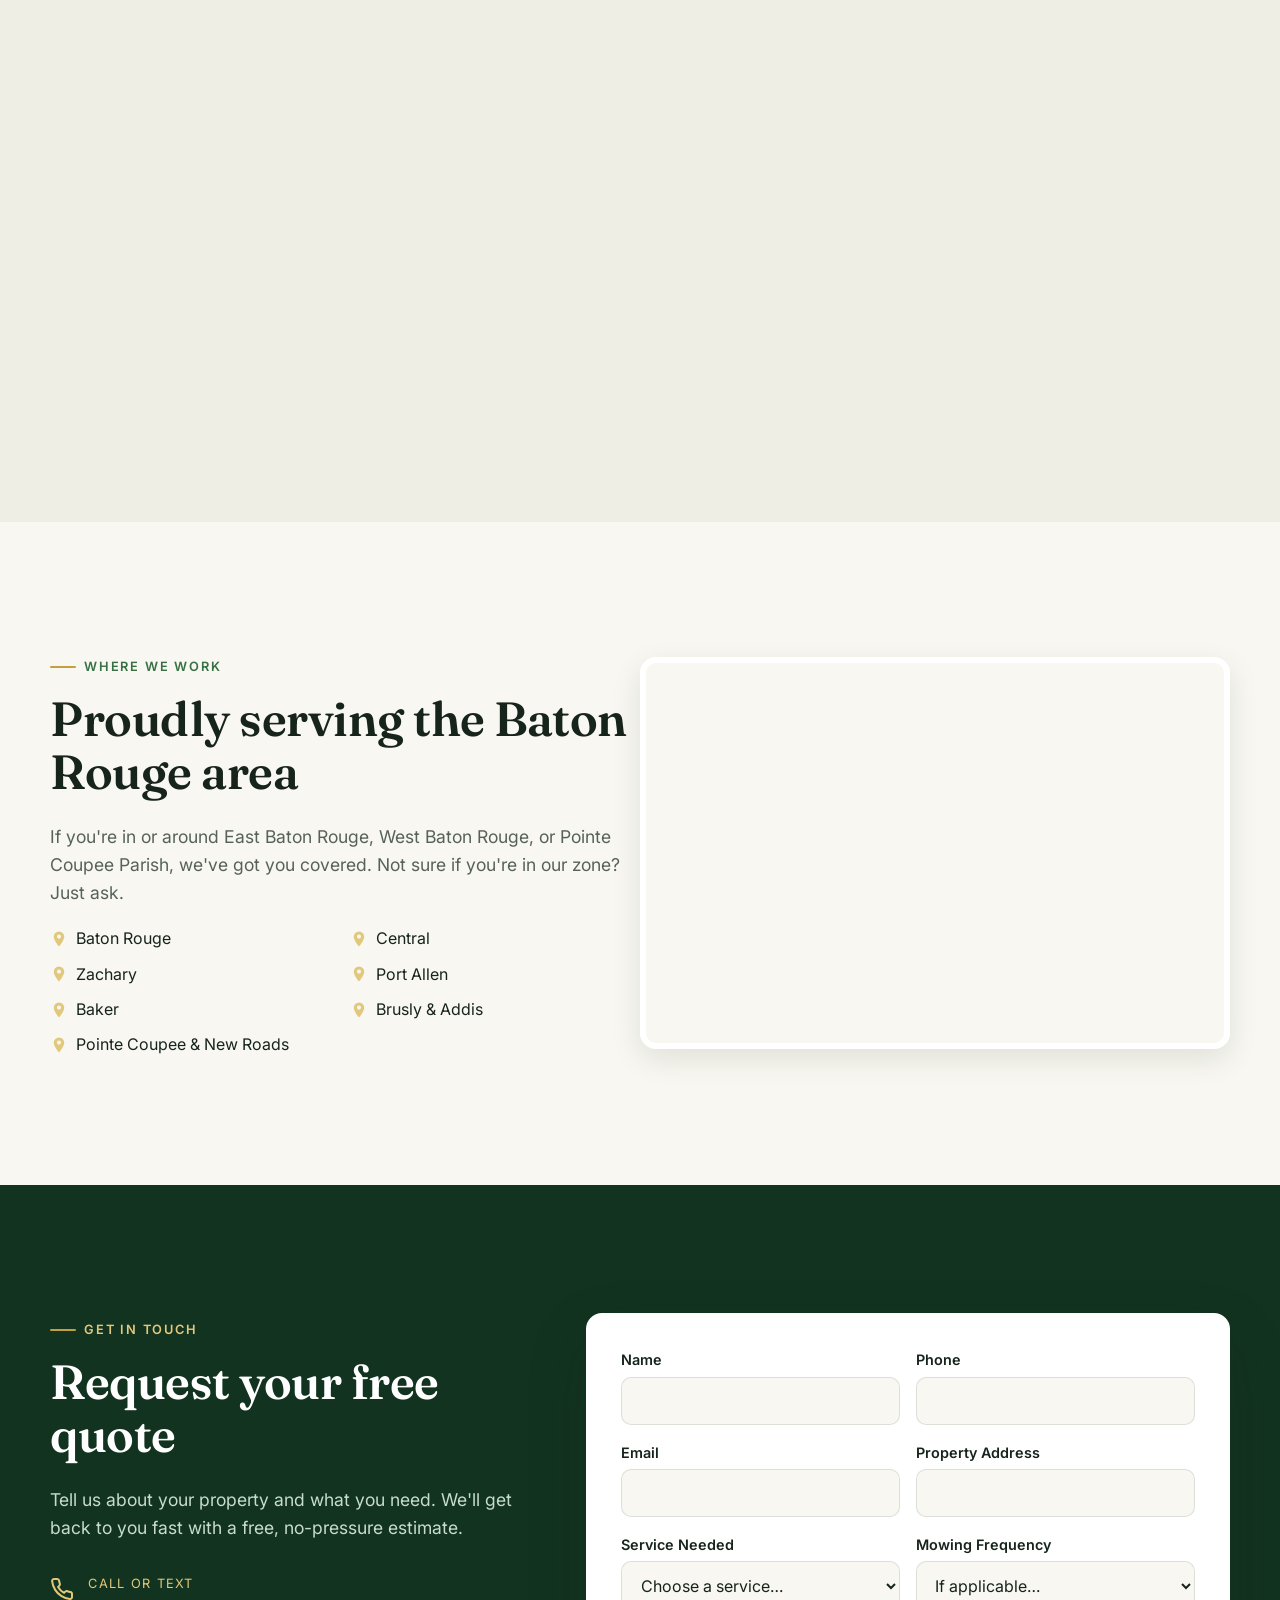
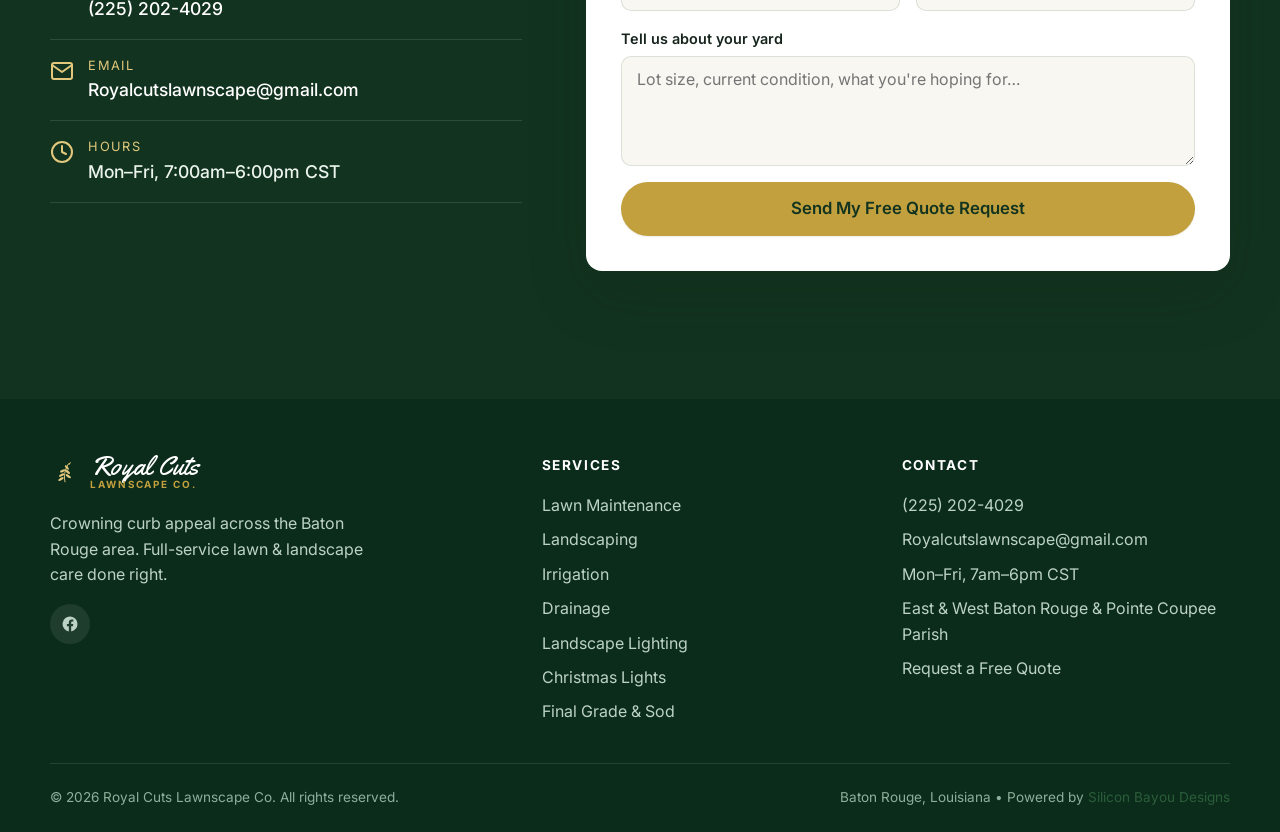
==== commit 89fe294b: "Add Pointe Coupee Parish to service area (chips, lead, JSON-LD, stat, meta, footer) Co-Authored-By: " ====
--- a/index.html
+++ b/index.html
@@ -5,7 +5,7 @@
 <meta name="viewport" content="width=device-width, initial-scale=1">
 <script>document.documentElement.classList.add('js');</script>
 <title>Royal Cuts Lawnscape Co. | Lawn & Landscaping in Baton Rouge, LA</title>
-<meta name="description" content="Royal Cuts Lawnscape Co. — Crowning Curb Appeal. Full-service lawn maintenance, landscaping, irrigation, drainage, lighting & sod across East & West Baton Rouge Parish. Free estimates: (225) 202-4029.">
+<meta name="description" content="Royal Cuts Lawnscape Co. — Crowning Curb Appeal. Full-service lawn maintenance, landscaping, irrigation, drainage, lighting & sod across East & West Baton Rouge and Pointe Coupee Parish. Free estimates: (225) 202-4029.">
 <link rel="canonical" href="https://royalcutslc.com/">
 <meta name="theme-color" content="#0f3d24">
 
@@ -39,7 +39,8 @@
   "slogan": "Crowning Curb Appeal.",
   "areaServed": [
     { "@type": "AdministrativeArea", "name": "East Baton Rouge Parish, LA" },
-    { "@type": "AdministrativeArea", "name": "West Baton Rouge Parish, LA" }
+    { "@type": "AdministrativeArea", "name": "West Baton Rouge Parish, LA" },
+    { "@type": "AdministrativeArea", "name": "Pointe Coupee Parish, LA" }
   ],
   "address": { "@type": "PostalAddress", "addressLocality": "Baton Rouge", "addressRegion": "LA", "addressCountry": "US" },
   "openingHoursSpecification": [{
@@ -108,7 +109,7 @@
   <div class="container hero-inner">
     <span class="eyebrow" style="color:var(--gold-300)">Baton Rouge &bull; Crowning Curb Appeal</span>
     <h1>We give your yard the Royal treatment it deserves.</h1>
-    <p>Full-service lawn care and landscaping for homes and businesses across East &amp; West Baton Rouge Parish. Reliable crews, sharp results, and free estimates.</p>
+    <p>Full-service lawn care and landscaping for homes and businesses across East &amp; West Baton Rouge and Pointe Coupee Parish. Reliable crews, sharp results, and free estimates.</p>
     <div class="hero-actions">
       <a class="btn btn--primary btn--lg" href="#contact">Get a Free Quote</a>
       <a class="btn btn--ghost btn--lg" href="tel:+12252024029">Call (225) 202-4029</a>
@@ -126,7 +127,7 @@
 <section class="trust">
   <div class="container trust-grid">
     <div class="trust-stat"><div class="num" data-target="10" data-suffix="+">10+</div><div class="label">Years in Business</div></div>
-    <div class="trust-stat"><div class="num" data-target="2" data-suffix="">2</div><div class="label">Parishes Served</div></div>
+    <div class="trust-stat"><div class="num" data-target="3" data-suffix="">3</div><div class="label">Parishes Served</div></div>
     <div class="trust-stat"><div class="num" data-target="8" data-suffix="">8</div><div class="label">Services Offered</div></div>
     <div class="trust-stat"><div class="num" data-target="100" data-suffix="%">100%</div><div class="label">Satisfaction Focused</div></div>
   </div>
@@ -251,7 +252,7 @@
     <div class="reveal">
       <span class="eyebrow">Where We Work</span>
       <h2>Proudly serving the Baton Rouge area</h2>
-      <p class="lead">If you're in or around East or West Baton Rouge Parish, we've got you covered. Not sure if you're in our zone? Just ask.</p>
+      <p class="lead">If you're in or around East Baton Rouge, West Baton Rouge, or Pointe Coupee Parish, we've got you covered. Not sure if you're in our zone? Just ask.</p>
       <ul class="area-list">
         <li><svg viewBox="0 0 24 24" fill="currentColor" aria-hidden="true"><path d="M12 2a7 7 0 0 0-7 7c0 5 7 13 7 13s7-8 7-13a7 7 0 0 0-7-7zm0 9.5A2.5 2.5 0 1 1 12 6a2.5 2.5 0 0 1 0 5.5z"/></svg> Baton Rouge</li>
         <li><svg viewBox="0 0 24 24" fill="currentColor" aria-hidden="true"><path d="M12 2a7 7 0 0 0-7 7c0 5 7 13 7 13s7-8 7-13a7 7 0 0 0-7-7zm0 9.5A2.5 2.5 0 1 1 12 6a2.5 2.5 0 0 1 0 5.5z"/></svg> Central</li>
@@ -259,6 +260,7 @@
         <li><svg viewBox="0 0 24 24" fill="currentColor" aria-hidden="true"><path d="M12 2a7 7 0 0 0-7 7c0 5 7 13 7 13s7-8 7-13a7 7 0 0 0-7-7zm0 9.5A2.5 2.5 0 1 1 12 6a2.5 2.5 0 0 1 0 5.5z"/></svg> Port Allen</li>
         <li><svg viewBox="0 0 24 24" fill="currentColor" aria-hidden="true"><path d="M12 2a7 7 0 0 0-7 7c0 5 7 13 7 13s7-8 7-13a7 7 0 0 0-7-7zm0 9.5A2.5 2.5 0 1 1 12 6a2.5 2.5 0 0 1 0 5.5z"/></svg> Baker</li>
         <li><svg viewBox="0 0 24 24" fill="currentColor" aria-hidden="true"><path d="M12 2a7 7 0 0 0-7 7c0 5 7 13 7 13s7-8 7-13a7 7 0 0 0-7-7zm0 9.5A2.5 2.5 0 1 1 12 6a2.5 2.5 0 0 1 0 5.5z"/></svg> Brusly &amp; Addis</li>
+        <li><svg viewBox="0 0 24 24" fill="currentColor" aria-hidden="true"><path d="M12 2a7 7 0 0 0-7 7c0 5 7 13 7 13s7-8 7-13a7 7 0 0 0-7-7zm0 9.5A2.5 2.5 0 1 1 12 6a2.5 2.5 0 0 1 0 5.5z"/></svg> Pointe Coupee &amp; New Roads</li>
       </ul>
     </div>
     <div class="map-embed reveal">
@@ -370,7 +372,7 @@
           <li><a href="tel:+12252024029">(225) 202-4029</a></li>
           <li><a href="mailto:Royalcutslawnscape@gmail.com">Royalcutslawnscape@gmail.com</a></li>
           <li>Mon&ndash;Fri, 7am&ndash;6pm CST</li>
-          <li>East &amp; West Baton Rouge Parish</li>
+          <li>East &amp; West Baton Rouge &amp; Pointe Coupee Parish</li>
           <li><a href="#contact">Request a Free Quote</a></li>
         </ul>
       </div>
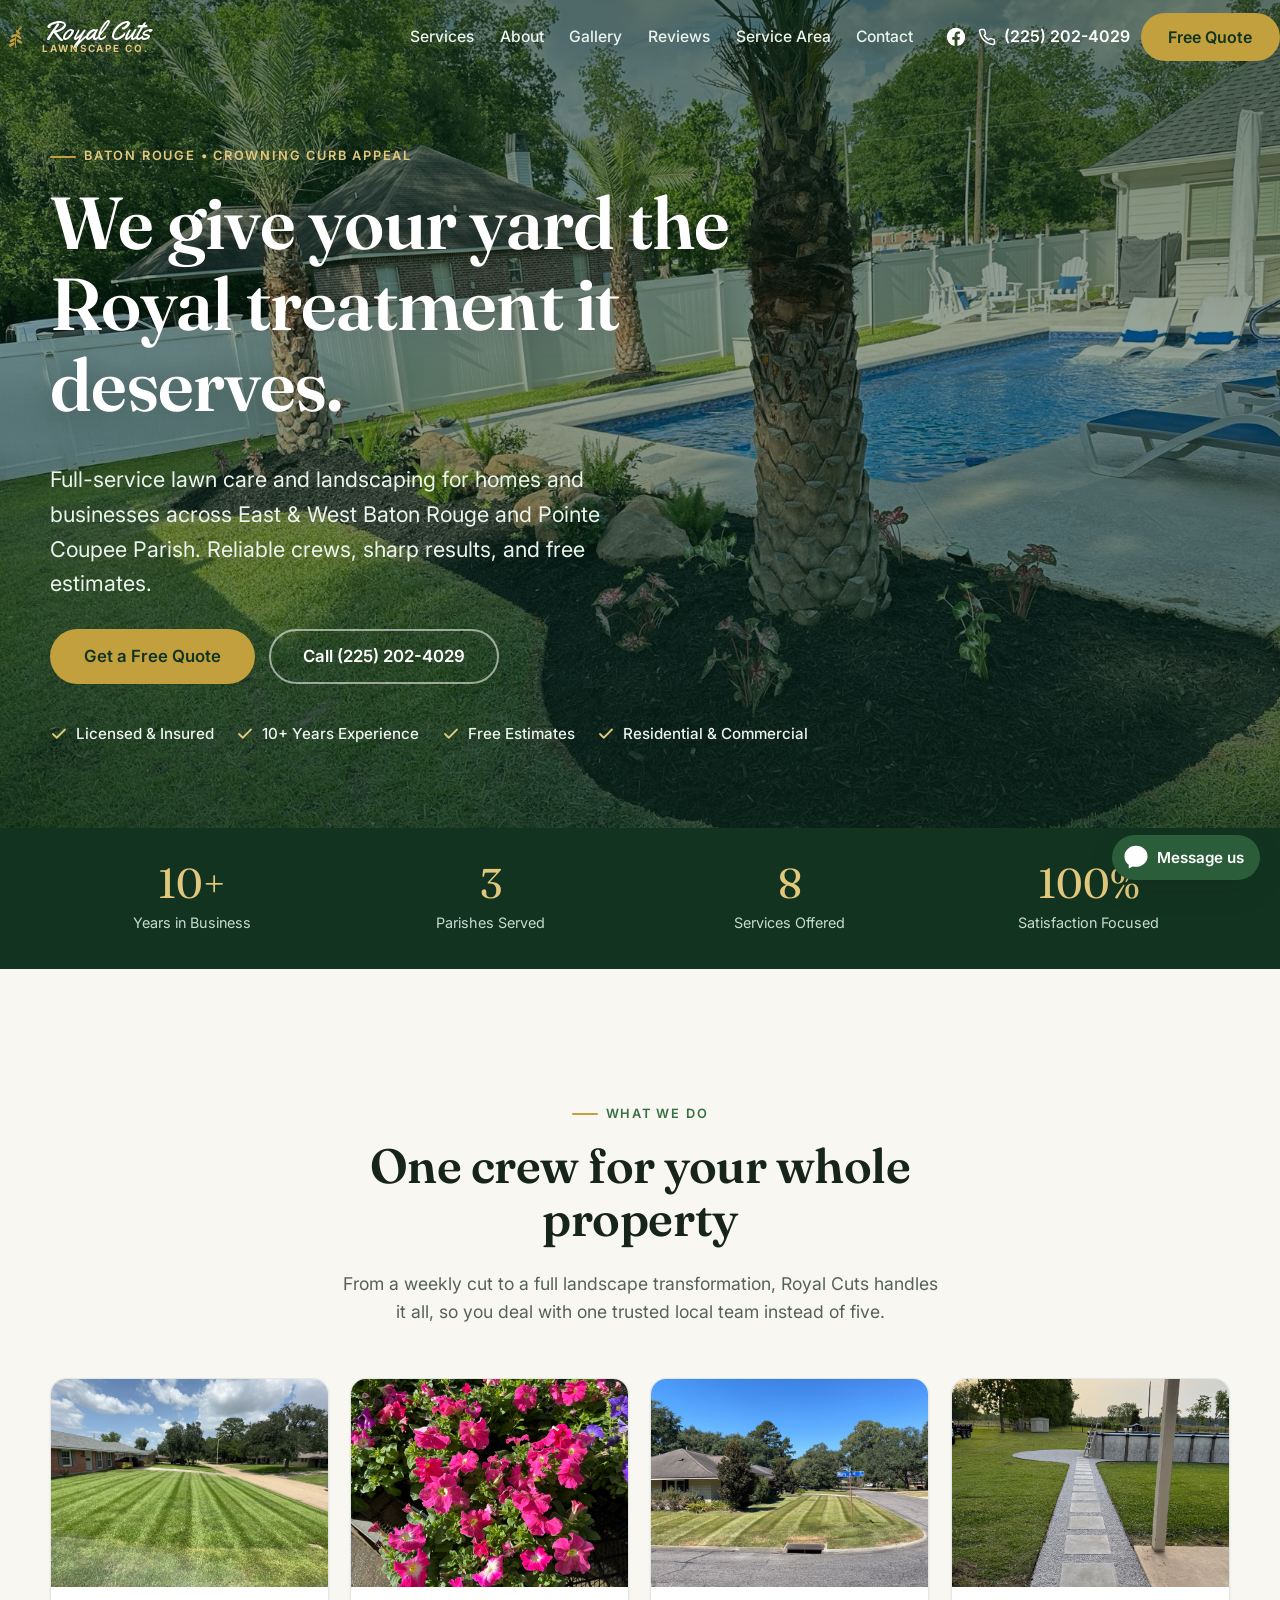
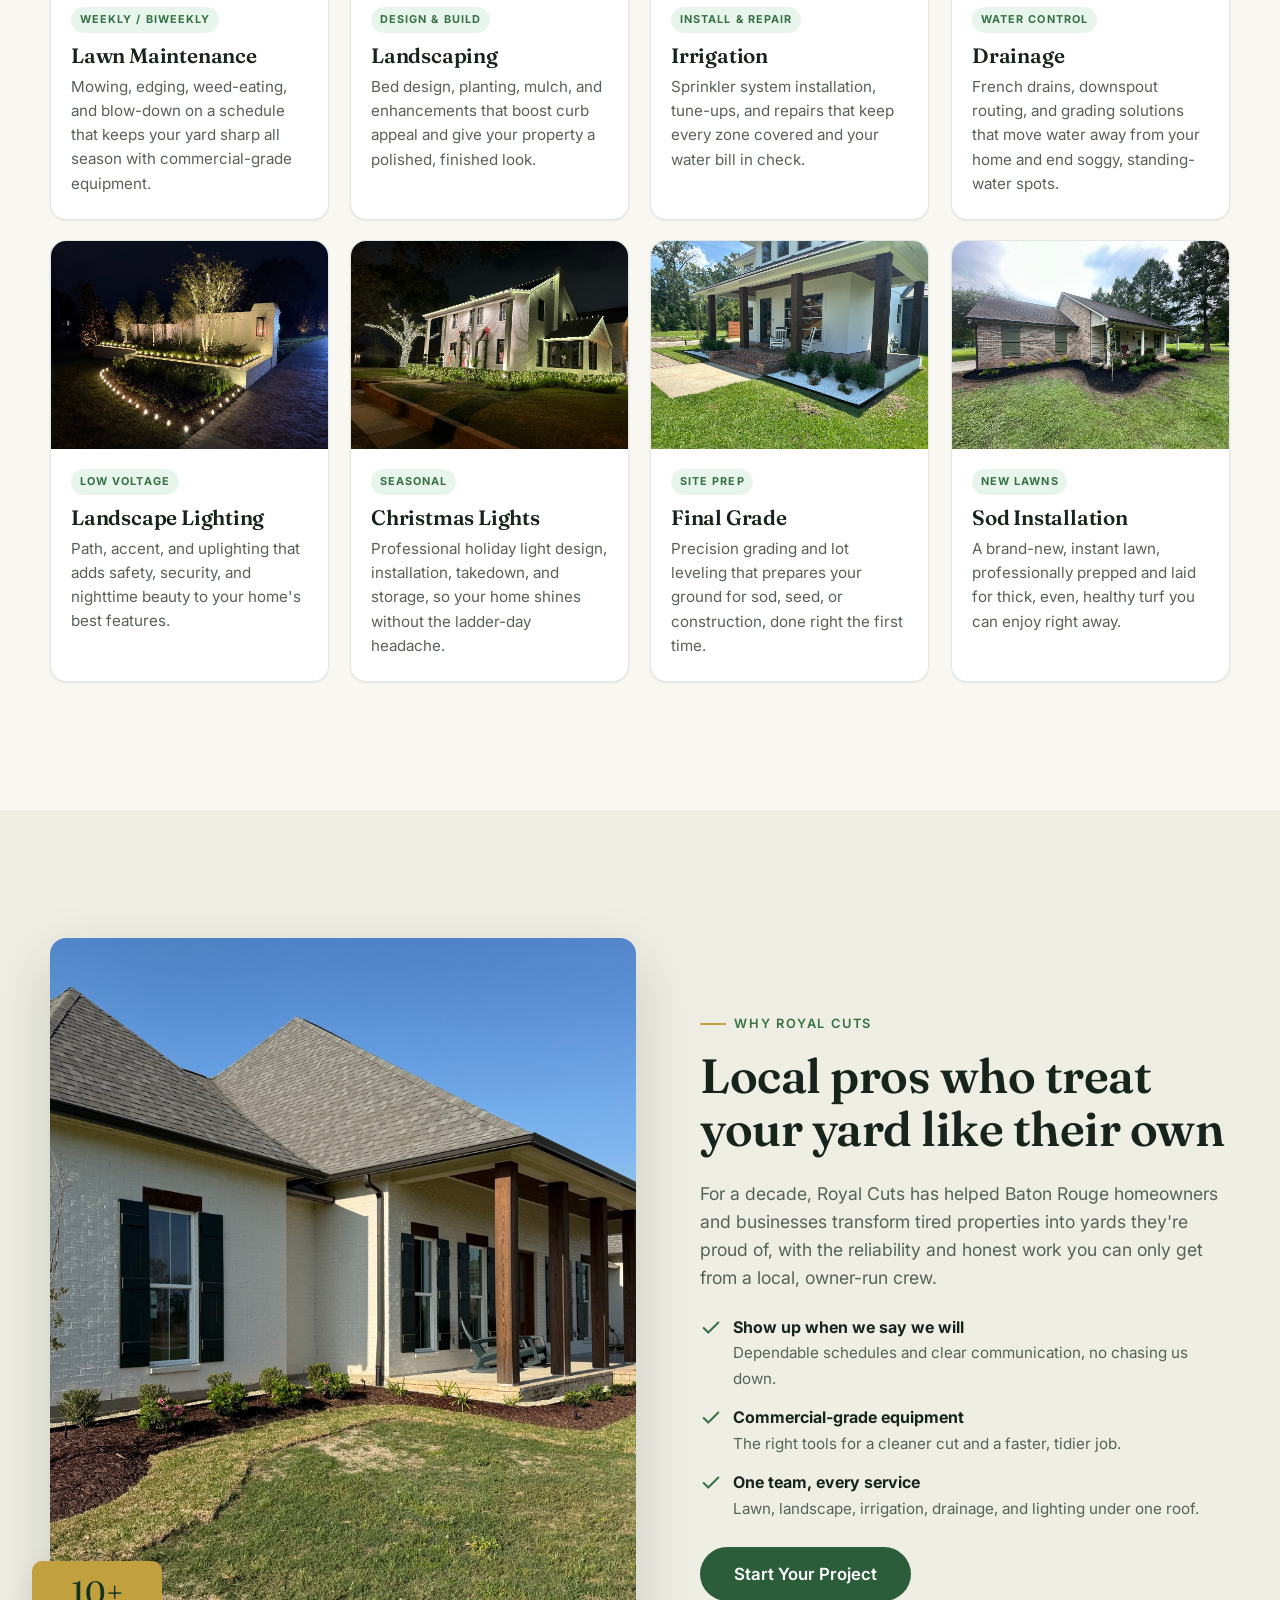
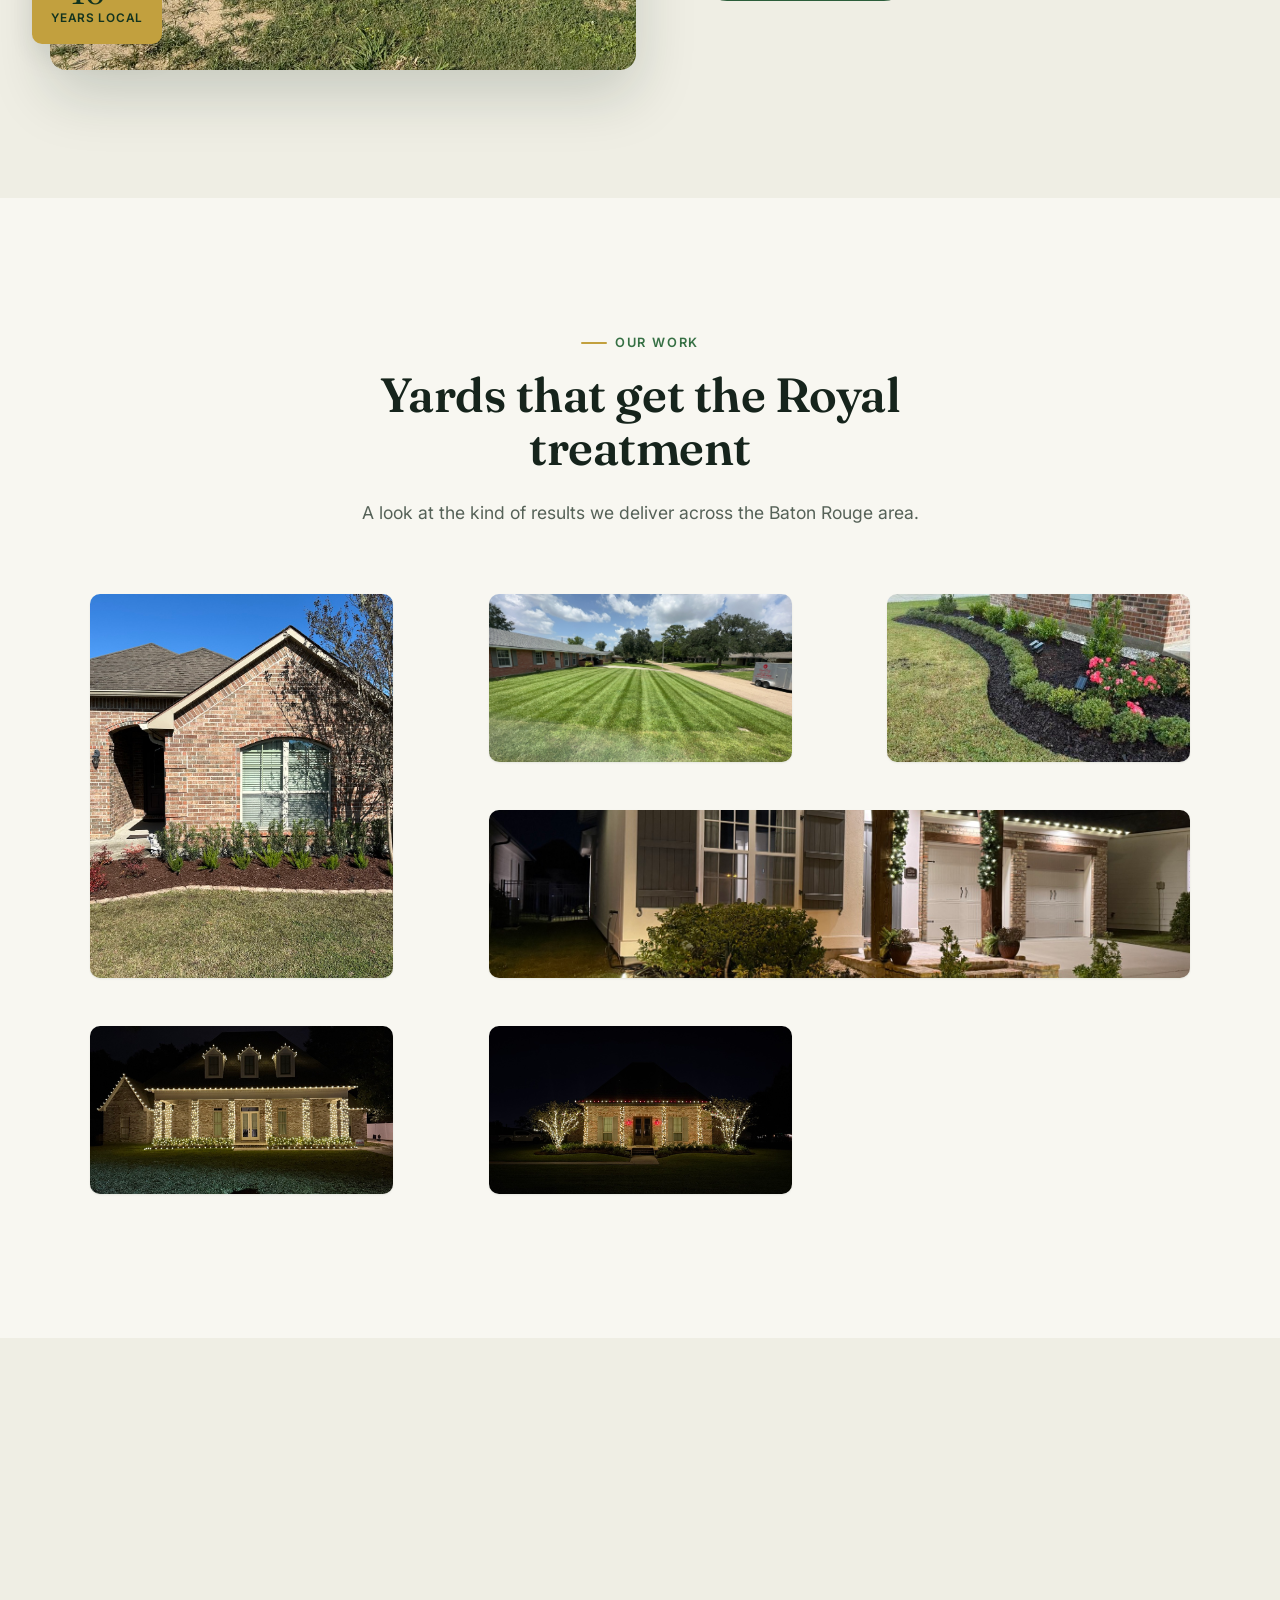
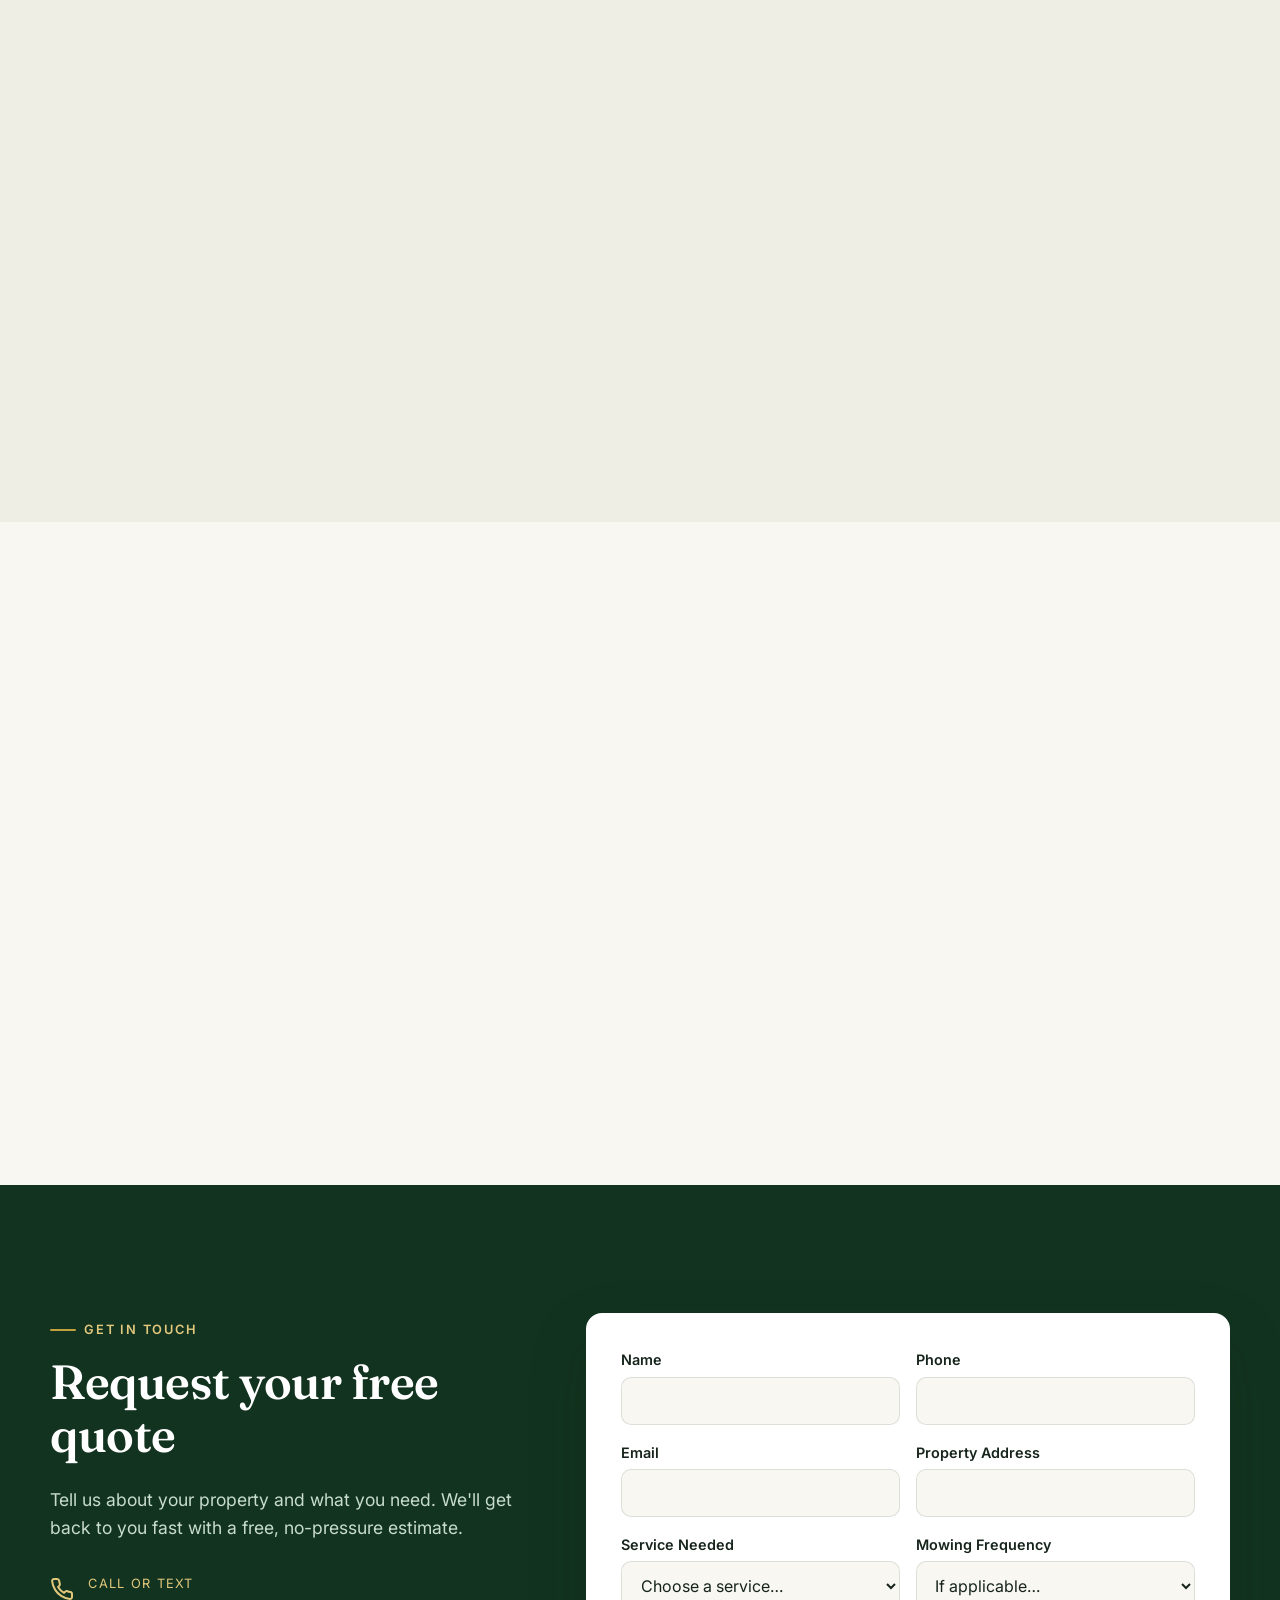
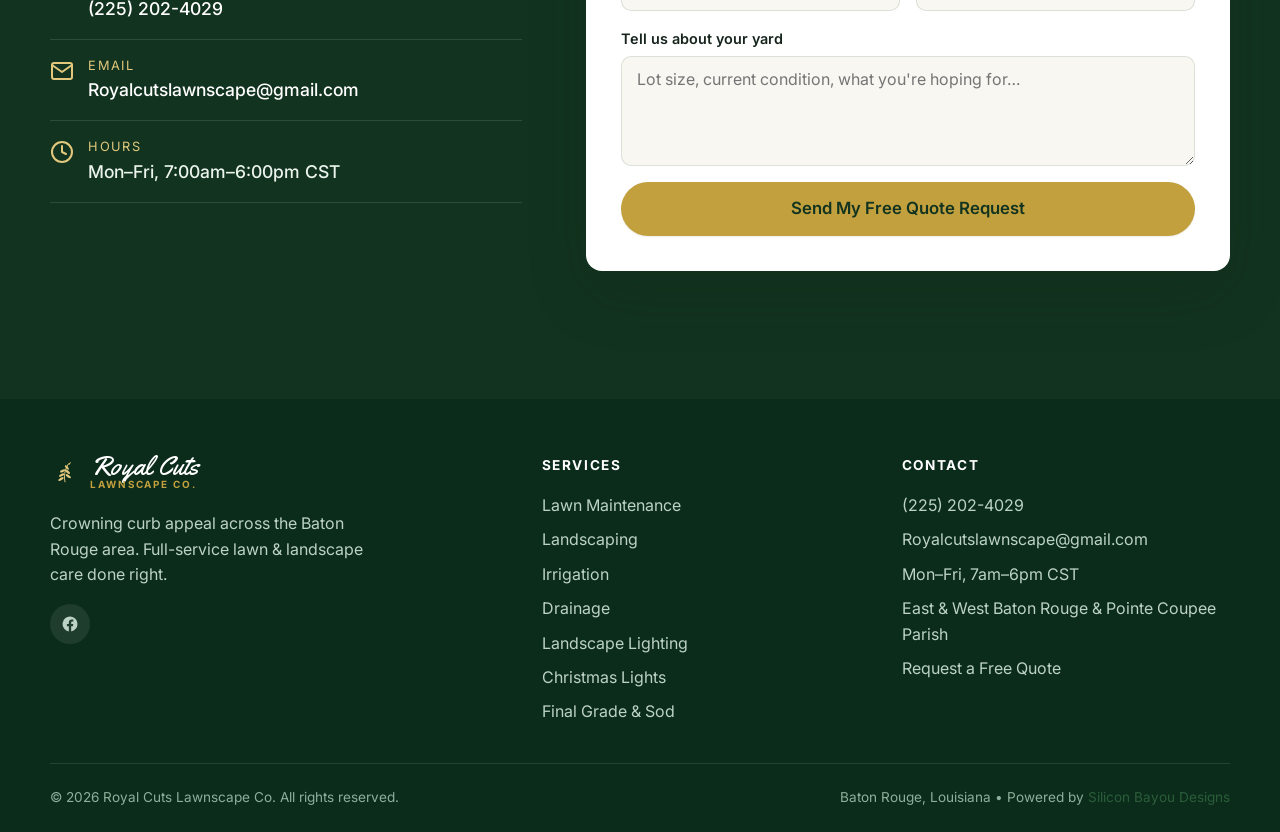
==== commit 8d1c3d85: "Add floating Messenger chat button (m.me/royalcuts.lc) Co-Authored-By: Claude Opus 4.8 (1M context) " ====
--- a/index.html
+++ b/index.html
@@ -392,6 +392,12 @@
   <button class="lightbox-nav next" id="lb-next" aria-label="Next">&#8250;</button>
 </div>
 
+<!-- Messenger chat button -->
+<a class="chat-fab" href="https://m.me/royalcuts.lc" target="_blank" rel="noopener" aria-label="Message Royal Cuts on Facebook Messenger">
+  <svg class="chat-fab-icon" viewBox="0 0 36 36" aria-hidden="true"><path fill="currentColor" d="M18 2.5C9.16 2.5 2 9.12 2 17.27c0 4.64 2.32 8.78 5.95 11.49v5.24l5.44-2.98c1.45.4 2.99.62 4.61.62 8.84 0 16-6.62 16-14.77S26.84 2.5 18 2.5z"/><path fill="#fff" d="M8.4 22.56l4.7-7.46 2.4 2.5 4.2-2.56-4.62 7.4-2.44-2.5-3.84 2.62z"/></svg>
+  <span class="chat-fab-label">Message us</span>
+</a>
+
 <script src="js/main.js"></script>
 </body>
 </html>
--- a/css/styles.css
+++ b/css/styles.css
@@ -344,3 +344,21 @@
   .site-header.scrolled .brand { transform: none; }
   * { scroll-behavior: auto !important; }
 }
+
+/* Messenger chat button (floating) */
+.chat-fab {
+  position: fixed; right: 20px; bottom: 20px; z-index: 150;
+  display: inline-flex; align-items: center; gap: .5rem;
+  padding: .6rem 1rem .6rem .7rem;
+  background: var(--green-700); color: #fff;
+  border-radius: 999px; box-shadow: var(--shadow-md);
+  font-weight: 600; font-size: .95rem; line-height: 1;
+  transition: background .2s, transform .2s, box-shadow .2s;
+}
+.chat-fab:hover { background: var(--green-600); color: #fff; transform: translateY(-2px); box-shadow: var(--shadow-lg); }
+.chat-fab:focus-visible { outline: 3px solid var(--gold-300); outline-offset: 2px; }
+.chat-fab-icon { width: 26px; height: 26px; flex: none; }
+@media (max-width: 560px) {
+  .chat-fab { right: 16px; bottom: 16px; padding: .7rem; }
+  .chat-fab-label { display: none; }
+}
